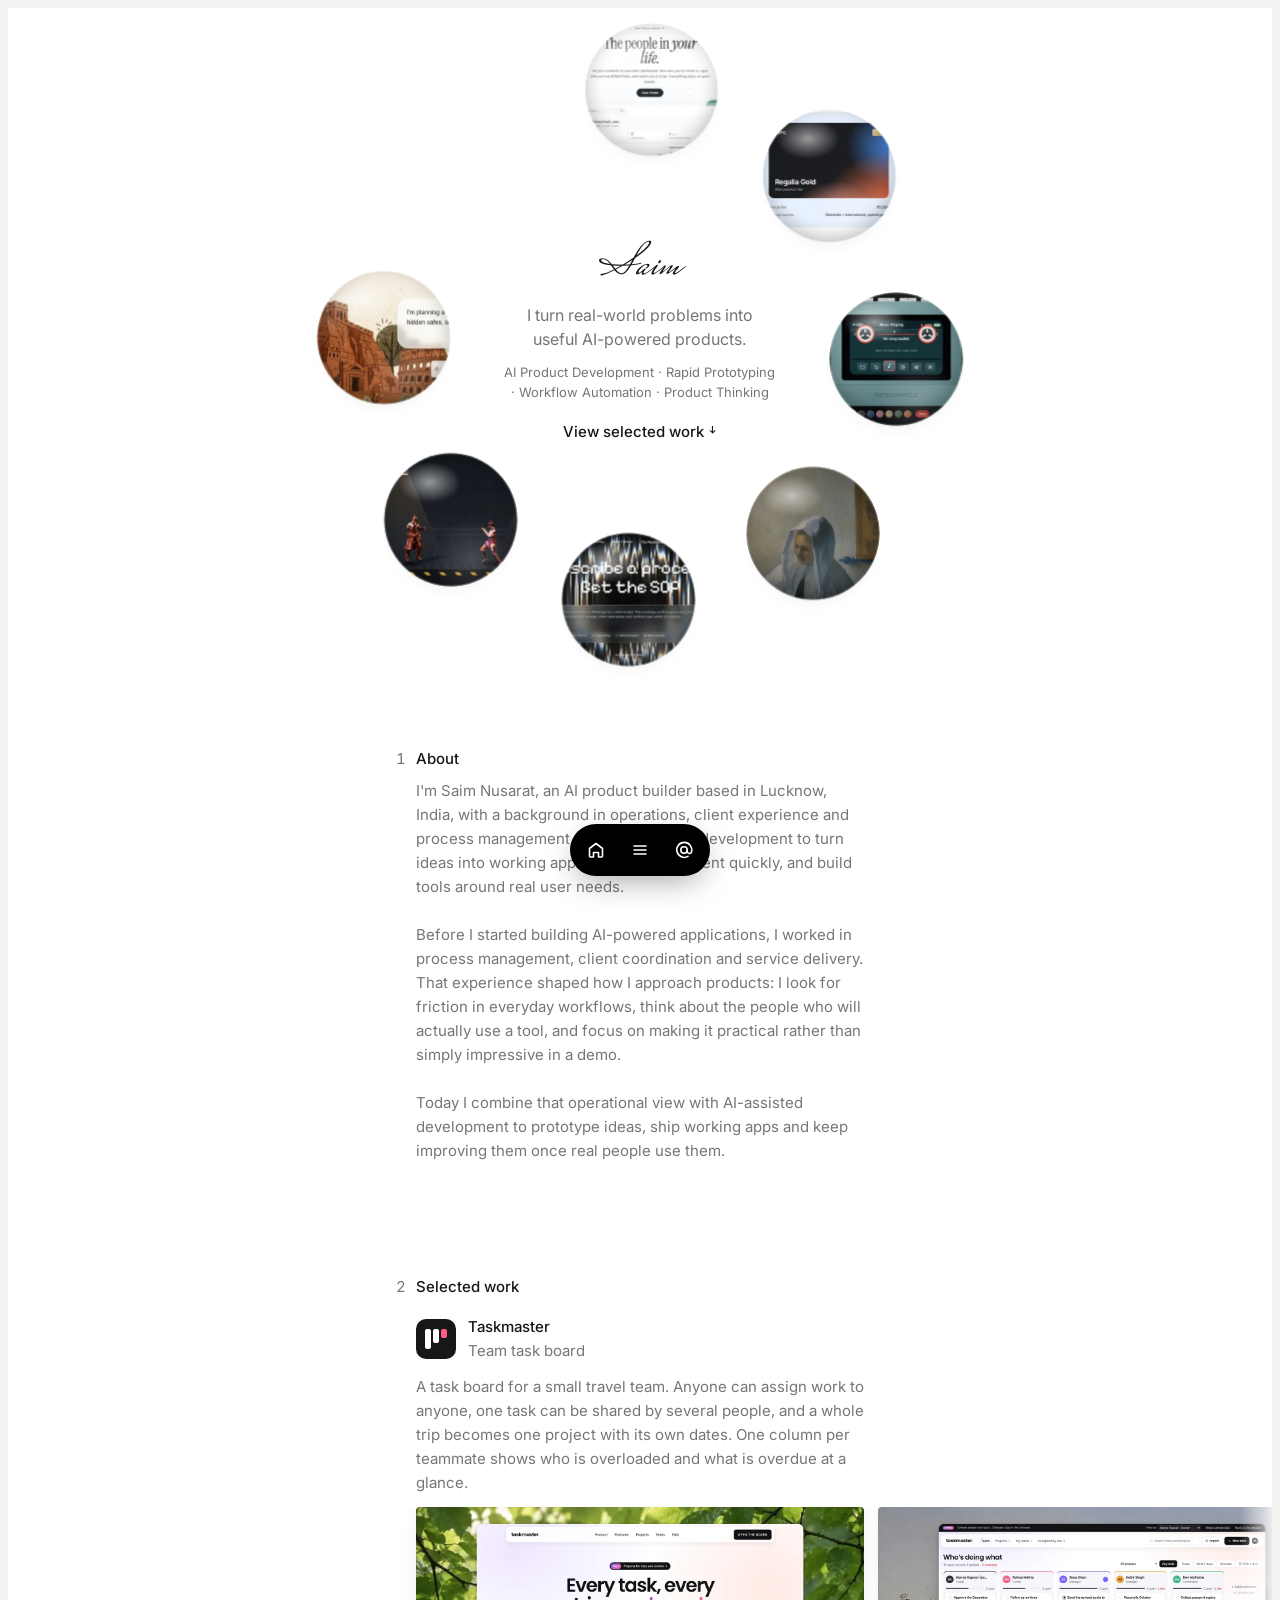
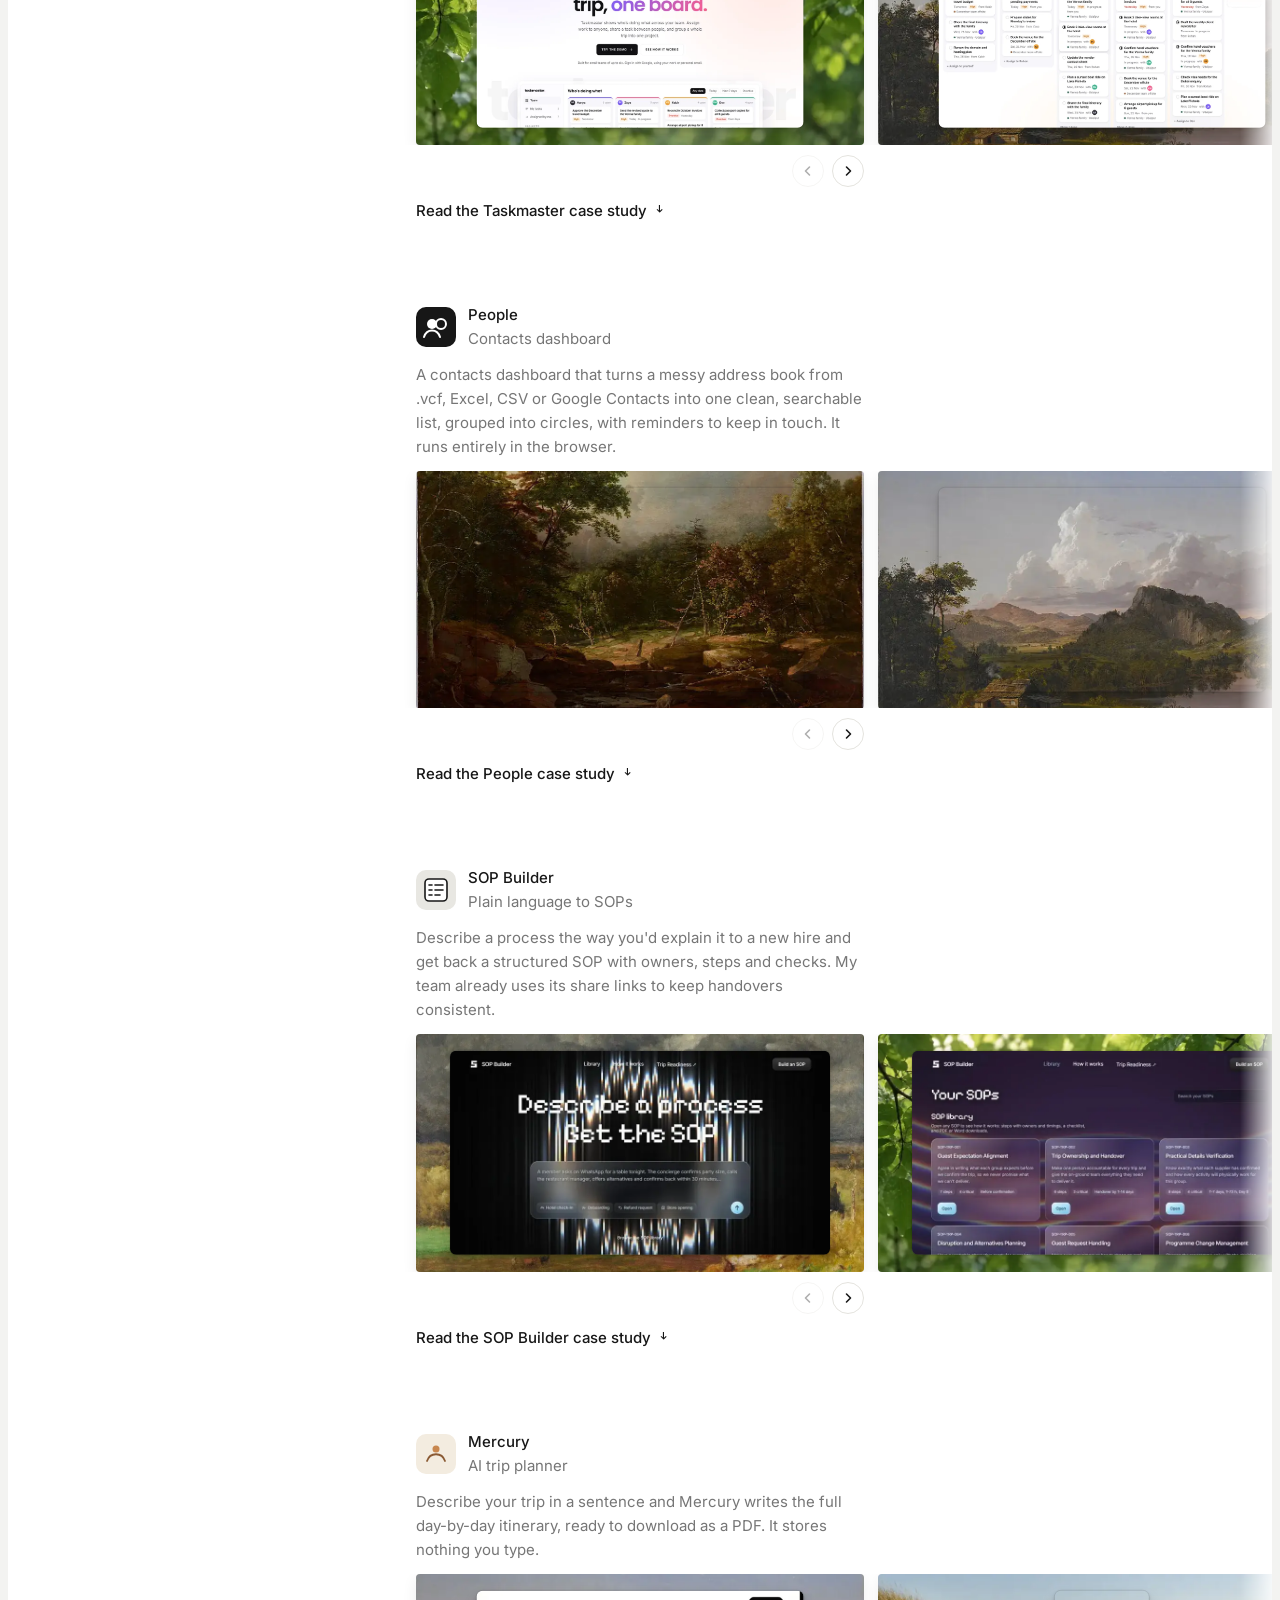
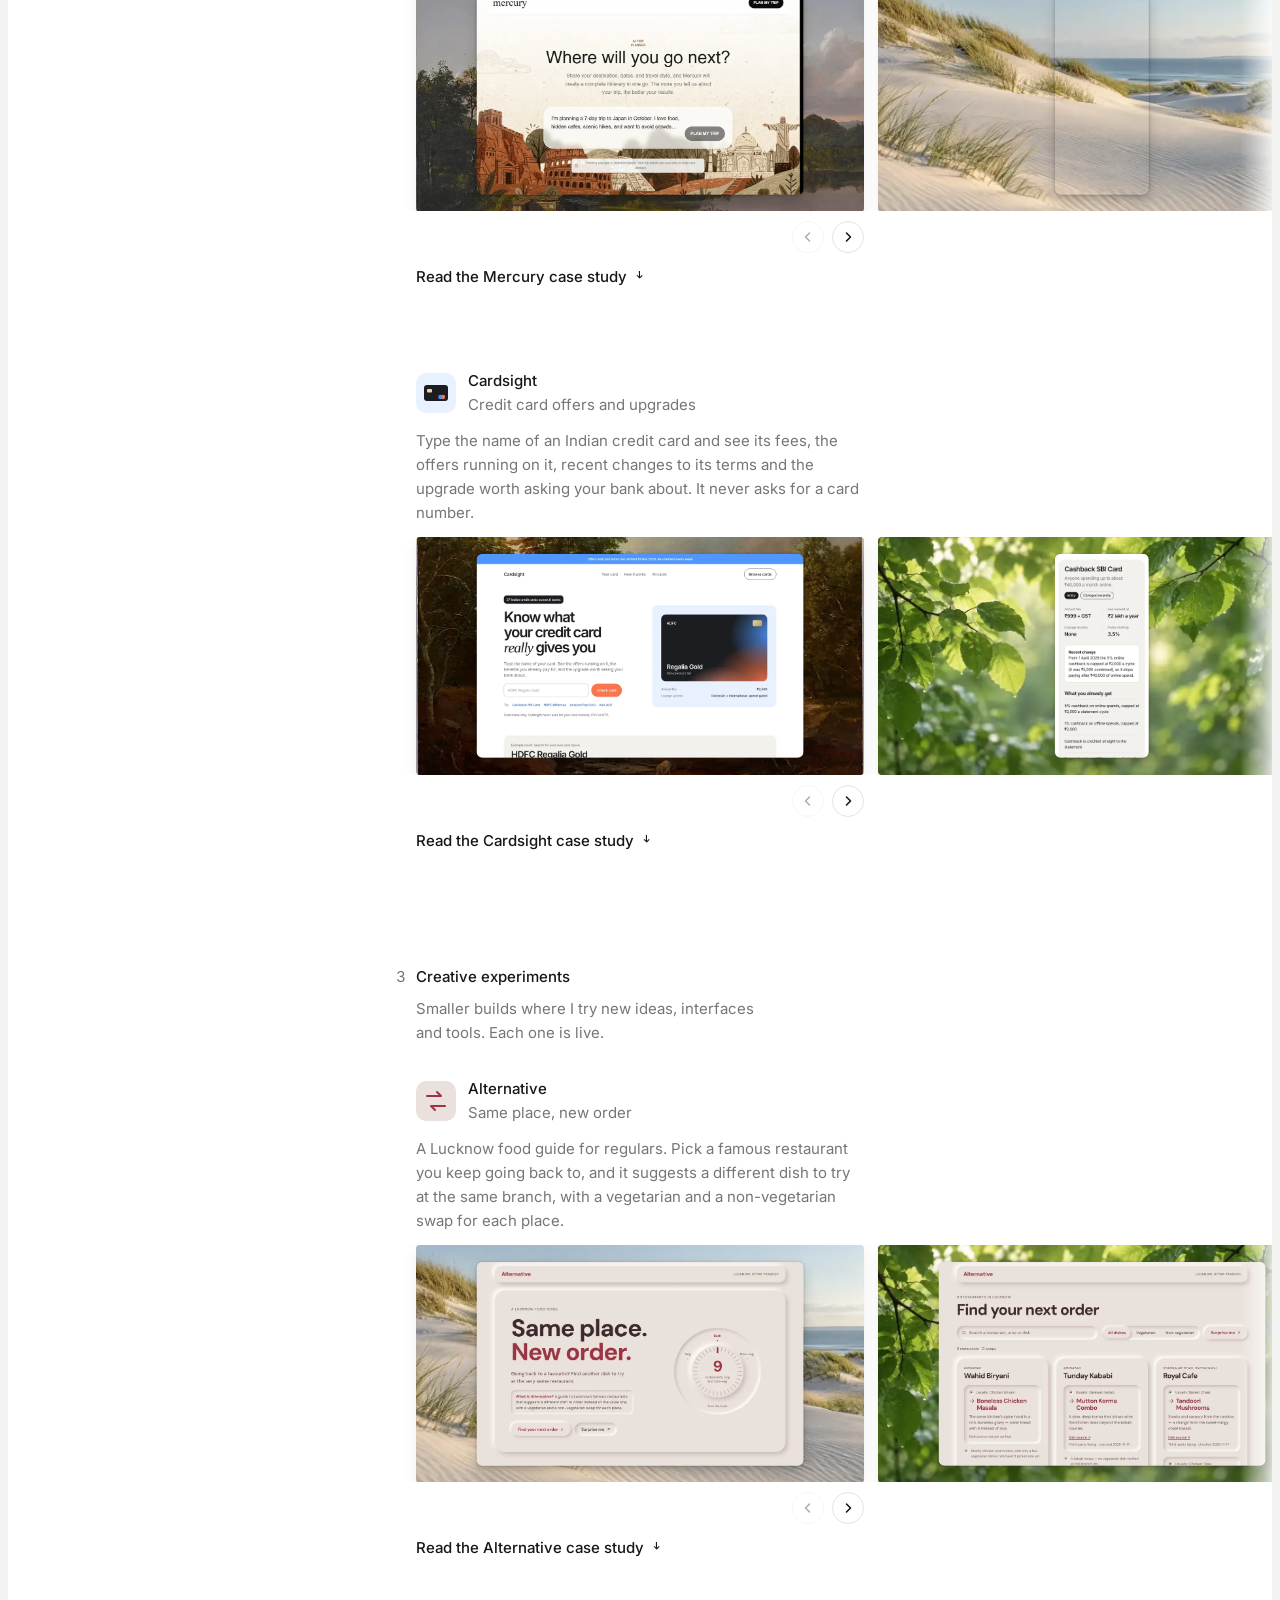
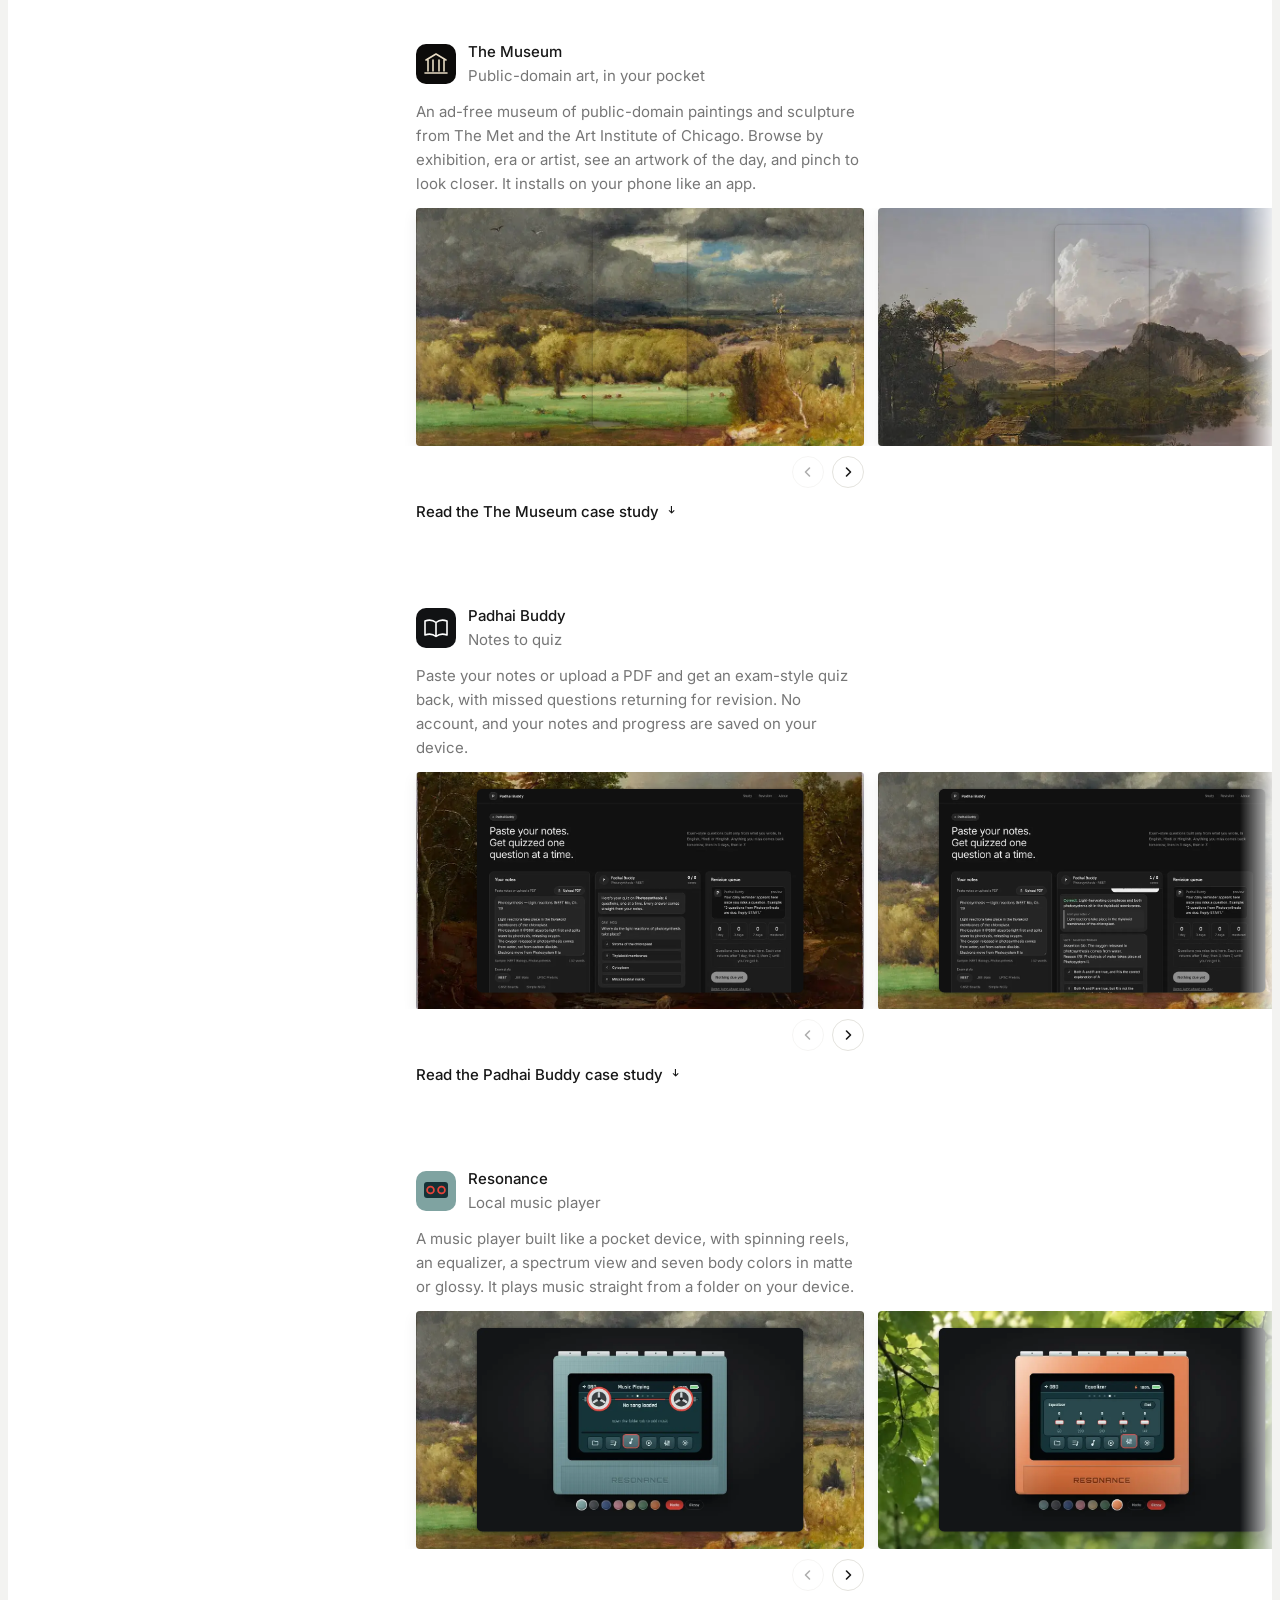
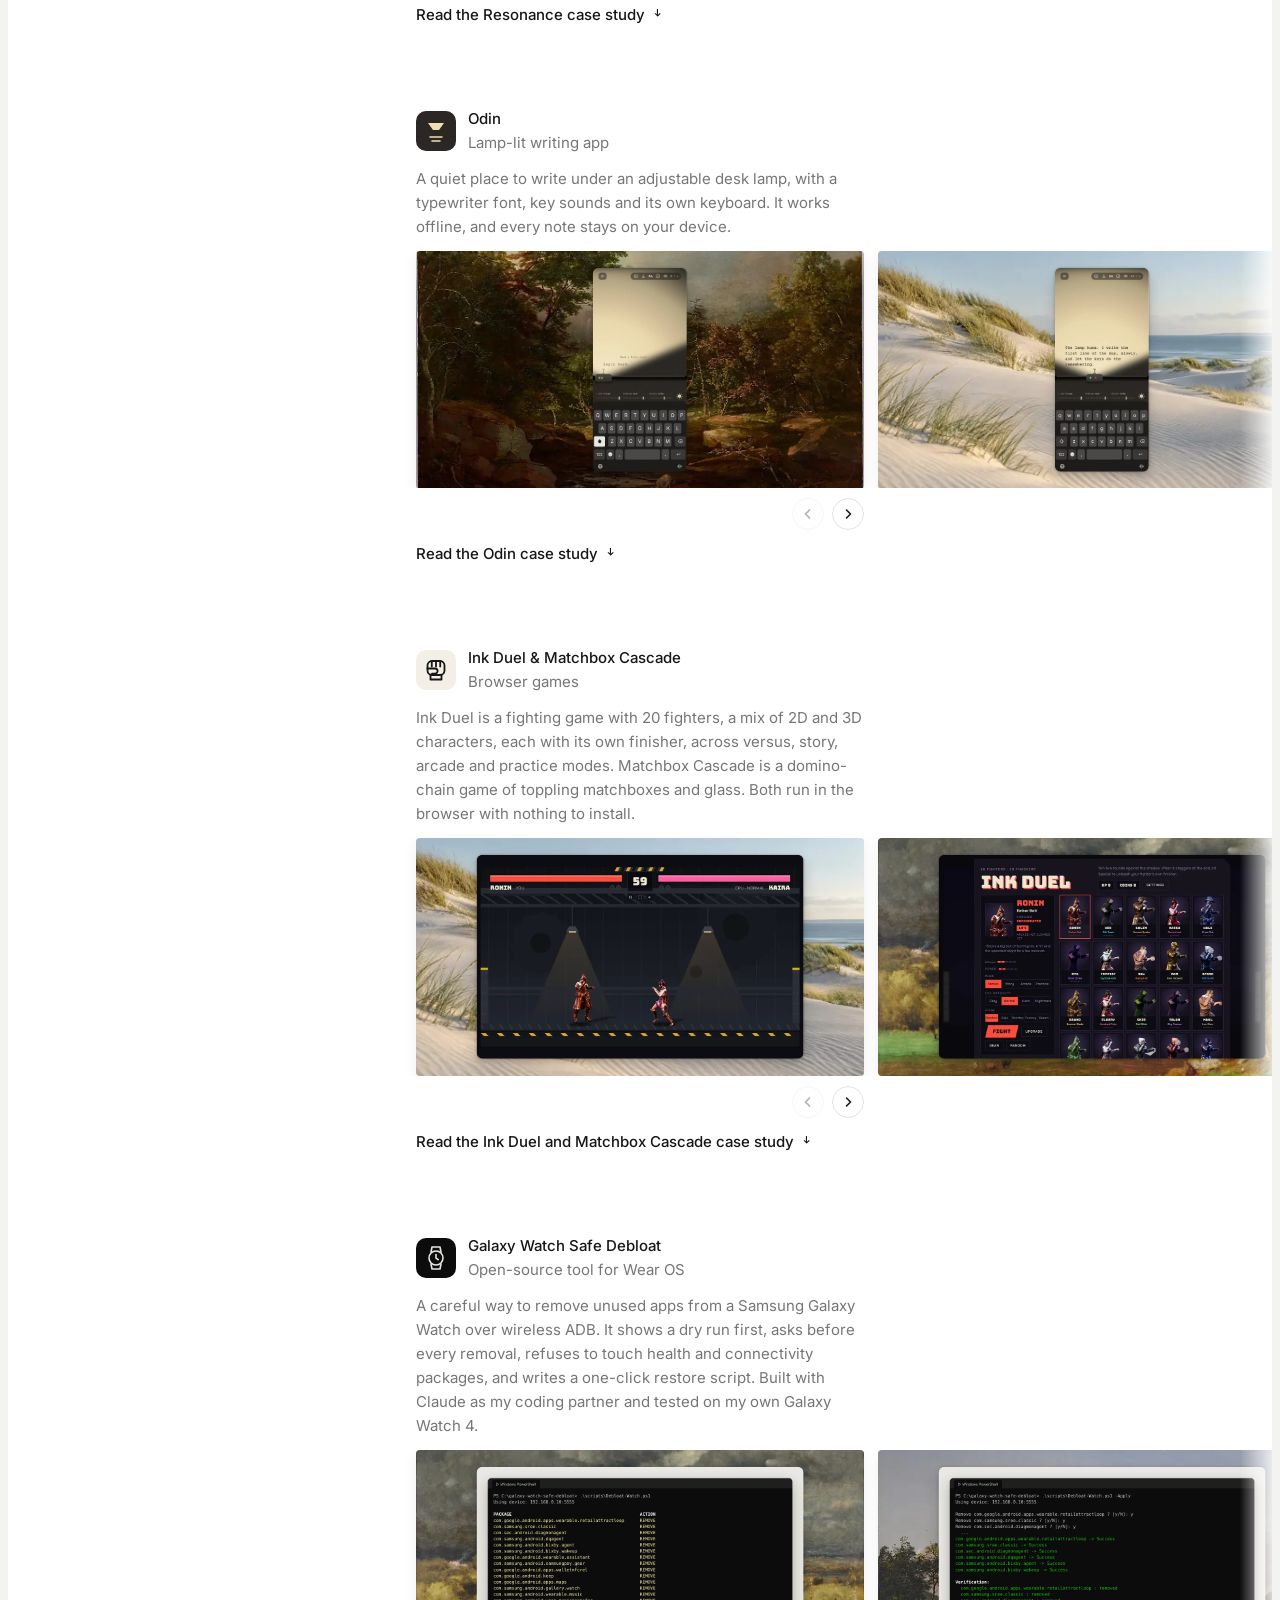
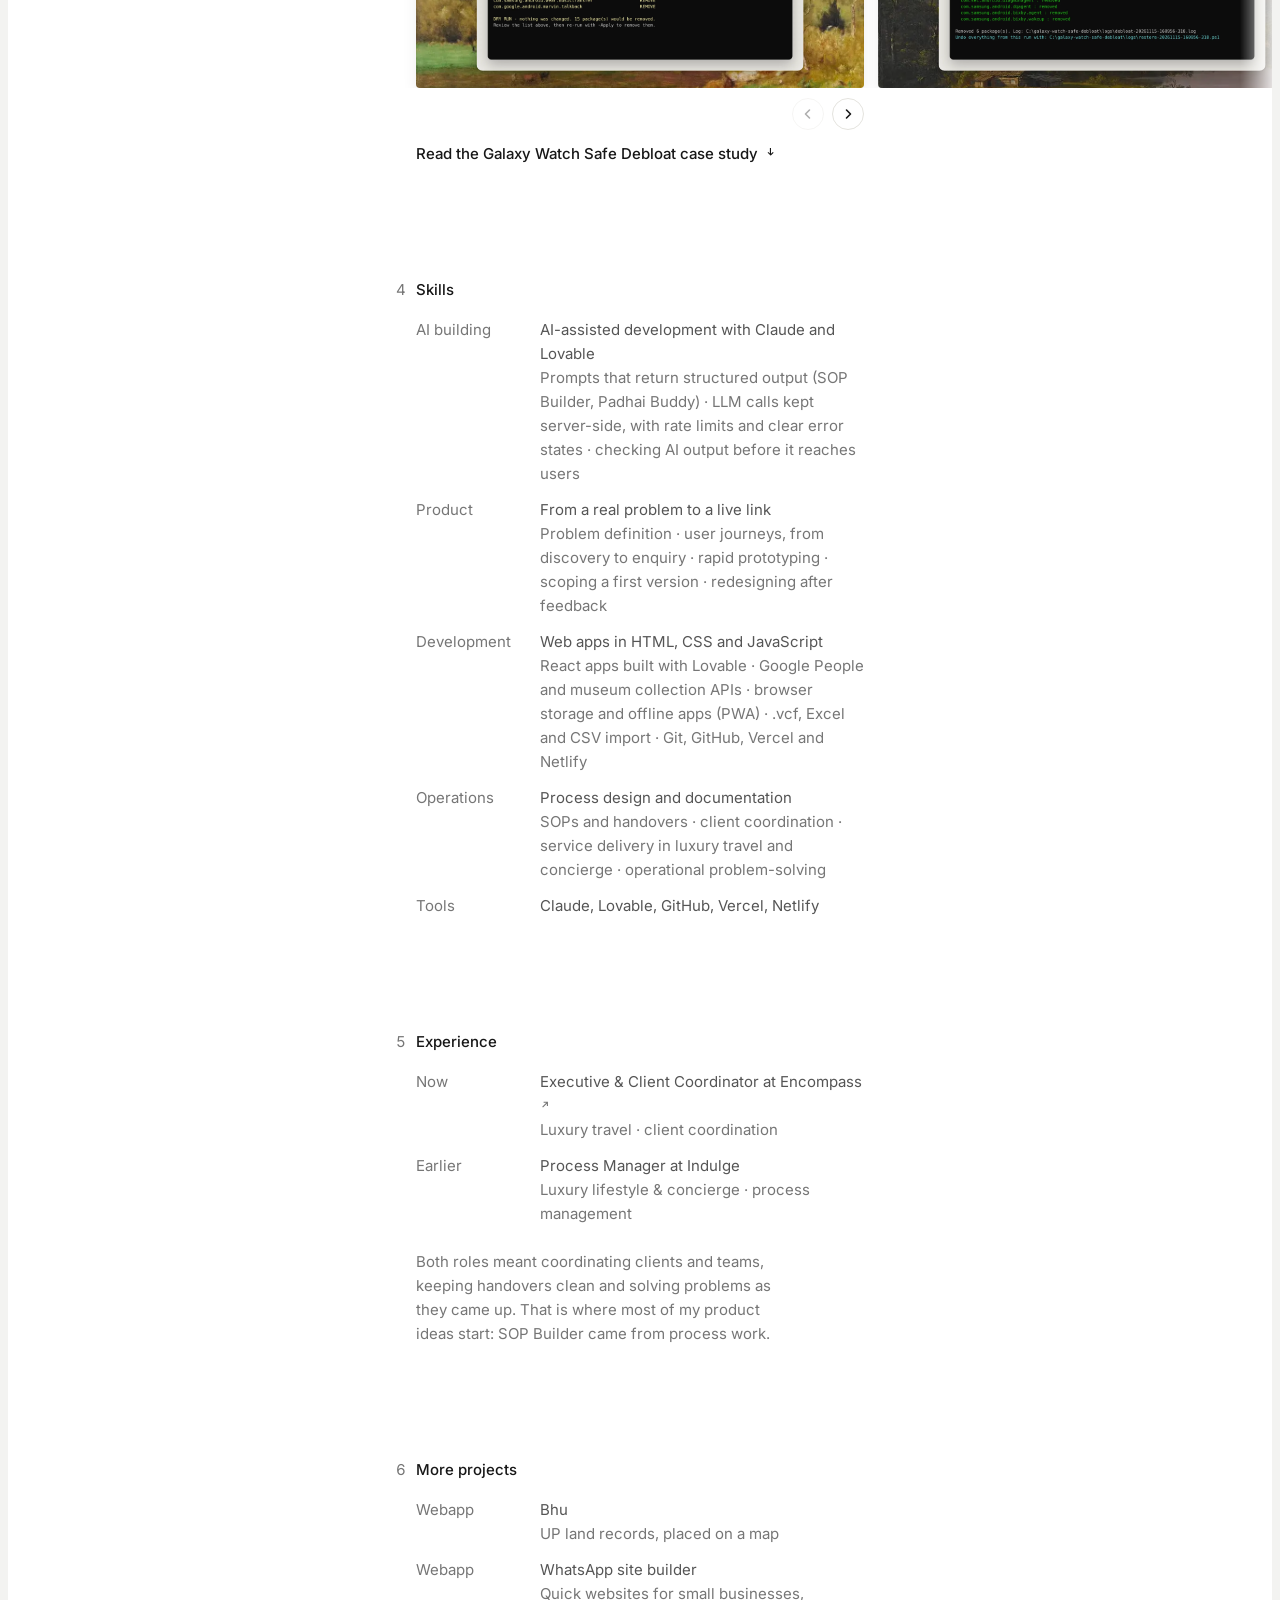
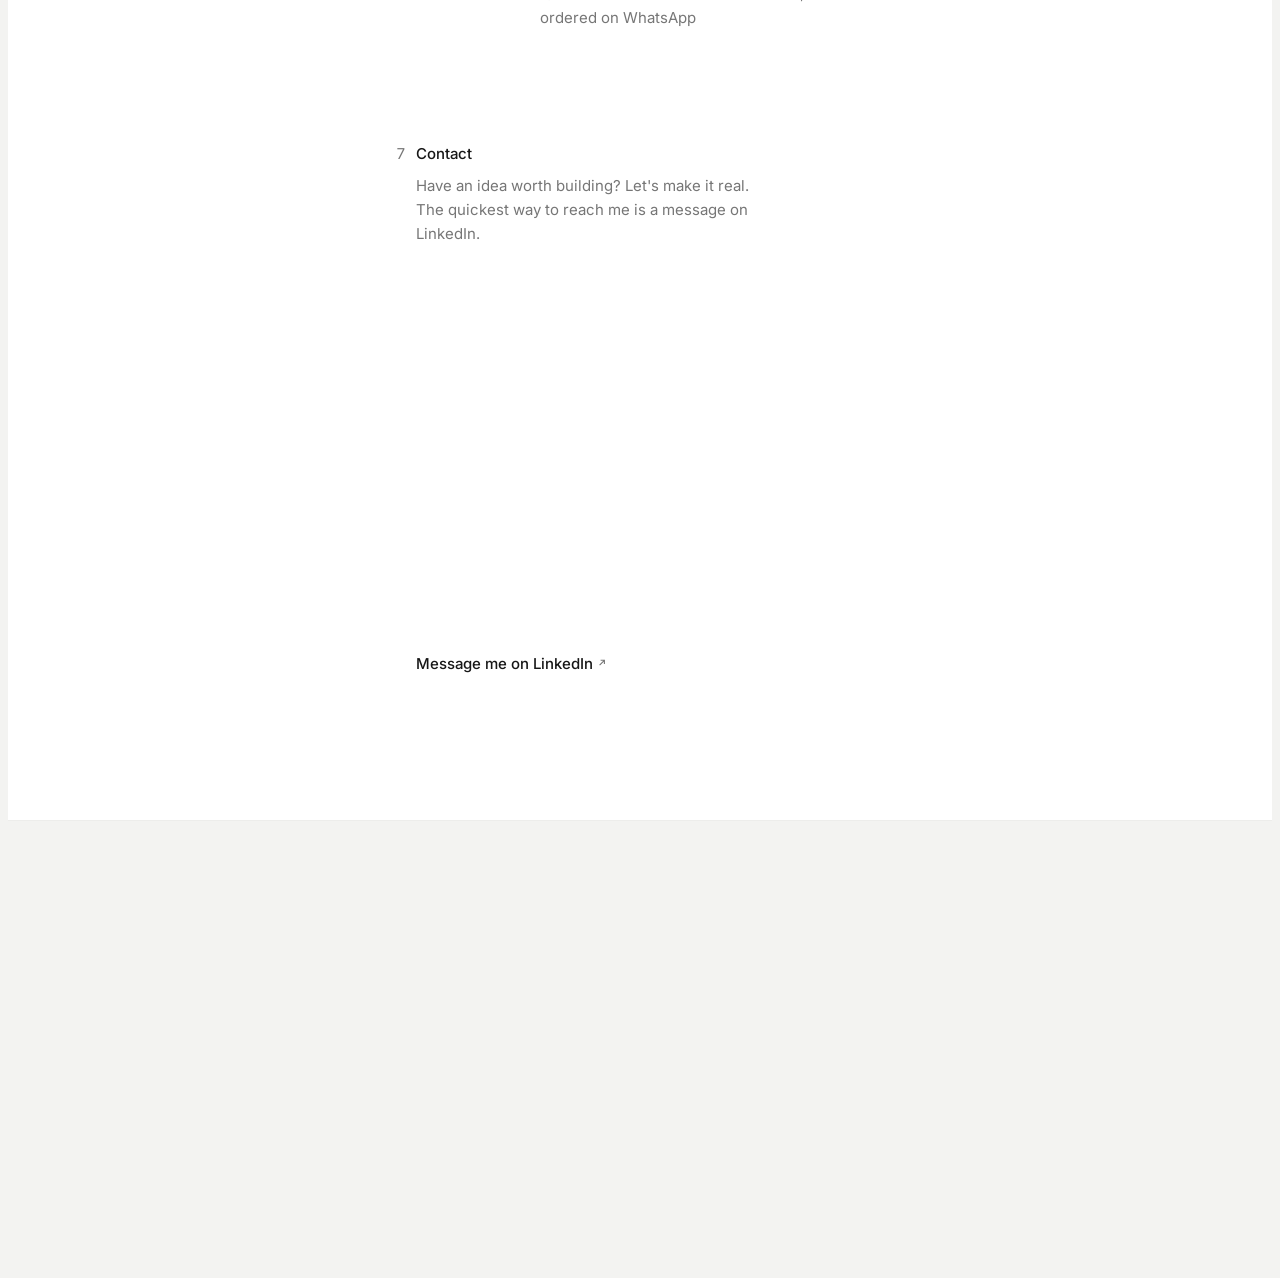
==== index.html @ d8b1626e "Add SOP Builder demo at /sop-builder and link it from the portfolio Co-Authored-By: Claude Opus 5.5 " ====
<!doctype html>
<html lang="en">
<head>
<meta charset="utf-8">
<meta name="viewport" content="width=device-width, initial-scale=1, viewport-fit=cover">
<title>Saim Nusarat — AI Product Builder</title>
<meta name="description" content="Saim Nusarat is an AI product builder with a background in operations, client experience and process management. Case studies of Taskmaster, People, SOP Builder and Mercury.">
<link rel="canonical" href="https://saim-nusarat.vercel.app/">
<link rel="icon" href="data:image/svg+xml,%3Csvg xmlns='http://www.w3.org/2000/svg' viewBox='0 0 64 64'%3E%3Crect width='64' height='64' rx='16' fill='%23171717'/%3E%3Ctext x='32' y='44' font-family='Georgia,serif' font-size='36' font-style='italic' text-anchor='middle' fill='%23fff'%3ES%3C/text%3E%3C/svg%3E">
<meta property="og:title" content="Saim Nusarat — AI Product Builder">
<meta property="og:description" content="I turn real-world problems into useful AI-powered products. Case studies, experiments and résumé.">
<meta property="og:image" content="https://saim-nusarat.vercel.app/og-image.jpg">
<meta property="og:image:width" content="1200">
<meta property="og:image:height" content="630">
<meta property="og:url" content="https://saim-nusarat.vercel.app">
<meta property="og:type" content="website">
<meta name="twitter:card" content="summary_large_image">
<meta name="twitter:title" content="Saim Nusarat — AI Product Builder">
<meta name="twitter:description" content="I turn real-world problems into useful AI-powered products. Case studies, experiments and résumé.">
<meta name="twitter:image" content="https://saim-nusarat.vercel.app/og-image.jpg">
<meta name="claude:viewport-fit-sides" content="cover">
<link rel="preconnect" href="https://fonts.googleapis.com">
<link rel="stylesheet" href="https://fonts.googleapis.com/css2?family=Inter:wght@400;500&family=Mrs+Saint+Delafield&display=swap">
<style>
/* Layout: 448px content column under a hero ring of glass orbs; project galleries bleed full width; content card lifts off a scene-grey footer */
:root{
  color-scheme:light;
  --background:#fff; --scene:#f3f3f1; --foreground:#555; --muted:#767676; --heading:#171717; --preview:#e8e7e2;
  --content:448px; --aspect-project:2874/1524;
  --font-sans:"Inter", Arial, Helvetica, sans-serif;
  --font-sig:"Mrs Saint Delafield", "Brush Script MT", cursive;
}
*{box-sizing:border-box}
html{scroll-behavior:smooth}
body{background:var(--scene);color:var(--foreground);font-family:var(--font-sans);font-size:15px;line-height:24px;-webkit-font-smoothing:antialiased}
a{color:inherit;text-decoration:none}
a:focus-visible,button:focus-visible{outline:2px solid var(--foreground);outline-offset:5px;border-radius:2px}
p,h1,h2,h3,dl,dd{margin:0}
[hidden]{display:none!important}
.sr-only{position:absolute;width:1px;height:1px;overflow:hidden;clip:rect(0 0 0 0)}
.skip{position:absolute;left:-999px}.skip:focus{left:16px;top:16px;z-index:60;background:#fff;padding:12px;border-radius:4px}

main{position:relative;isolation:isolate;min-height:100svh;background:var(--scene)}
.sheet{position:relative;z-index:1;overflow:clip;background:var(--background);box-shadow:0 1px 0 #00000006;transform-origin:bottom center;will-change:transform}

/* hero */
.hero{--hero-height:75svh;--ring:min(320px,37vw,calc(var(--hero-height)*.38));position:relative;height:var(--hero-height);min-height:460px;display:grid;place-items:center;overflow:visible}
.ring{position:absolute;inset:0;pointer-events:none}
.orb{--s:clamp(56px,calc(var(--ring)*.54),128px);position:absolute;left:50%;top:50%;width:var(--s);height:var(--s);margin:calc(var(--s)/-2) 0 0 calc(var(--s)/-2);border-radius:50%;
  pointer-events:auto;cursor:grab;touch-action:none;will-change:transform;
  box-shadow:rgba(255,255,255,.4) 0 0 5px inset,rgba(0,0,0,.06) 0 10px 18px -6px,rgba(0,0,0,.05) 0 2px 5px}
.orb i{position:absolute;inset:0;border-radius:50%;overflow:hidden;background-size:cover;background-position:center;transform:scale(1.04)}
.orb i::before{content:"";position:absolute;inset:0;border-radius:50%;
  background:radial-gradient(circle at 50% 50%,transparent 52%,rgba(0,0,0,.05) 74%,rgba(0,0,0,.24) 100%)}
.orb i::after{content:"";position:absolute;inset:0;border-radius:50%;
  background:radial-gradient(ellipse 34% 22% at 34% 22%,rgba(255,255,255,.55),rgba(255,255,255,0) 70%),
             radial-gradient(circle at 66% 80%,rgba(255,255,255,.18),rgba(255,255,255,0) 30%);
  box-shadow:inset 0 0 0 1px rgba(255,255,255,.25),inset 0 -6px 14px rgba(0,0,0,.18)}
.hero-copy{position:relative;z-index:1;width:min(340px,calc(var(--ring)*1.24));text-align:center;animation:fade .9s ease both .15s}
.sig{display:flex;justify-content:center;margin-bottom:16px;font-family:var(--font-sig);font-weight:400;font-size:46px;line-height:40px;color:var(--heading);letter-spacing:.01em}
.sig span{display:inline-block;padding:0 6px;animation:write 1.8s cubic-bezier(.6,.1,.3,1) both .35s}
@keyframes write{from{clip-path:inset(-20% 100% -20% 0)}to{clip-path:inset(-20% -5% -20% 0)}}
@keyframes fade{from{opacity:.001;transform:translateY(6px)}to{opacity:1;transform:none}}
.hero-copy p{color:var(--muted);font-size:clamp(14px,1.6vw,16px);line-height:1.55;text-wrap:balance}

/* content */
.content{position:relative;padding-top:64px;padding-bottom:144px}
.col{margin:0 auto;width:min(var(--content),calc(100% - 48px));display:flex;flex-direction:column;gap:112px}
.col>section{scroll-margin-top:32px}
h2{position:relative;color:var(--heading);font-size:15px;font-weight:500;line-height:24px;margin-bottom:16px}
h2.tight{margin-bottom:8px}
h2 .n{position:absolute;top:0;right:calc(100% + 4px);width:16px;color:var(--muted);font-weight:400;font-variant-numeric:tabular-nums}
.stack{display:grid;gap:24px;color:var(--muted)}
.works{display:grid;gap:80px;min-width:0}
article{display:flex;flex-direction:column;gap:12px;min-width:0;max-width:var(--content)}
article>p{color:var(--muted)}
.ph{display:flex;width:fit-content;align-items:center;gap:12px}
.ph svg.logo{width:40px;height:40px;flex:none}
.ph h3{font-size:15px;font-weight:500;line-height:24px;color:var(--heading)}
.ph p{color:var(--muted)}
.arr{display:inline-block;width:6px;height:16px;margin-left:2px;vertical-align:text-top;transition:transform .2s,opacity .2s}
.ph .arr{opacity:0}
.ph:hover .arr,.ph:focus-visible .arr{opacity:1;transform:translate(1px,-1px)}
a.ph:not([href]) {cursor:default}

/* gallery */
.gallery{width:100vw;max-width:none;margin-left:calc(224px - 50vw);overflow-x:auto;overscroll-behavior-x:contain;scroll-snap-type:x mandatory;scroll-padding-inline-start:calc(50vw - 224px);scrollbar-width:none;
  -webkit-mask-image:linear-gradient(to right,transparent 0,#000 var(--fs,0px),#000 calc(100% - var(--fe,40px)),transparent 100%);mask-image:linear-gradient(to right,transparent 0,#000 var(--fs,0px),#000 calc(100% - var(--fe,40px)),transparent 100%)}
.gallery::-webkit-scrollbar{display:none}
.track{display:flex;width:max-content;align-items:flex-start;gap:14px;padding-left:calc(50vw - 224px)}
.track>.end{width:calc(50vw - 84px);flex:none}
.card{position:relative;width:var(--content);aspect-ratio:var(--aspect-project);max-width:100%;flex:none;scroll-snap-align:start;scroll-snap-stop:always;container-type:inline-size}
.card>button{position:relative;display:block;width:100%;height:100%;overflow:hidden;border:0;padding:0;border-radius:4px;background:var(--preview) center/cover no-repeat;box-shadow:0 5px 15px #00000012;cursor:zoom-in;appearance:none;font:inherit;text-align:left}
.shot{position:absolute;inset:5%;filter:drop-shadow(0 8px 14px #18160f2e);display:flex}
.shot.n1{inset:12% 21%}.shot.n2{inset:11% 22%}.shot.n3{inset:6% 12%}

.gnav{display:flex;justify-content:flex-end;gap:8px;margin-top:-2px}
.gnav button{width:32px;height:32px;border-radius:50%;border:1px solid #e4e3de;background:#fff;color:var(--heading);display:grid;place-items:center;cursor:pointer;transition:background .15s,opacity .15s}
.gnav button:hover{background:#f3f3f1}.gnav button:disabled{opacity:.35;cursor:default}
.gnav svg{width:14px;height:14px}
.gallery.grab{cursor:grab}.gallery.dragging{cursor:grabbing;scroll-snap-type:none}.gallery.dragging .card>button{cursor:grabbing}
.bgimg{position:absolute;inset:0;width:100%;height:100%;object-fit:cover;user-select:none;-webkit-user-drag:none}
.shotimg{position:absolute;left:50%;top:50%;transform:translate(-50%,-50%);height:86%;width:auto;max-width:92%;object-fit:cover;border-radius:6px;box-shadow:0 0 0 1px rgba(0,0,0,.08),0 8px 14px #18160f2e,0 2px 4px #18160f1f;user-select:none;-webkit-user-drag:none}
/* mini app windows (sized in container units so they scale with the card) */
.w{flex:1;min-width:0;display:flex;flex-direction:column;background:#fbfbfa;border-radius:1.4cqw;border:1px solid rgba(0,0,0,.08);overflow:hidden;font-size:1.75cqw;line-height:1.4;color:#2a2a28;font-family:var(--font-sans)}
.w.dark{background:#111214;color:#e9eaee;border-color:rgba(255,255,255,.08)}
.tb{display:flex;align-items:center;gap:.45em;padding:.6em .8em;border-bottom:1px solid rgba(0,0,0,.06);flex:none}
.dark .tb{border-color:rgba(255,255,255,.07)}
.tb i{width:.62em;height:.62em;border-radius:50%;background:#d9d8d3}.dark .tb i{background:#34363c}
.tb span{margin:0 auto;color:#9a9a95;font-size:.82em;padding-right:2.2em;white-space:nowrap}
.bd{flex:1;min-height:0;display:flex;overflow:hidden}
.side{width:30%;flex:none;border-right:1px solid rgba(0,0,0,.06);padding:.8em .7em;background:#f4f4f1;display:flex;flex-direction:column;gap:.35em}
.side b{font-weight:500;font-size:.8em;color:#9a9a95;text-transform:uppercase;letter-spacing:.06em;margin:.3em 0 .1em}
.side span{padding:.25em .5em;border-radius:.4em;color:#55554f}.side span.on{background:#e7e6e1;color:#1d1d1b}
.mn{flex:1;min-width:0;padding:.9em 1em;display:flex;flex-direction:column;gap:.55em}
.h{font-weight:500;font-size:1.25em;color:#1b1b19;line-height:1.2}.dark .h{color:#f2f3f6}
.m{color:#8d8d87}.dark .m{color:#8b8f99}
.r{display:flex;align-items:center;gap:.55em}.sb{justify-content:space-between}
.li{display:flex;align-items:center;gap:.6em;padding:.38em 0;border-bottom:1px solid rgba(0,0,0,.05)}
.av{width:1.8em;height:1.8em;border-radius:50%;flex:none;display:grid;place-items:center;font-size:.72em;font-weight:500;color:#fff}
.chip{font-size:.78em;padding:.15em .6em;border-radius:99px;border:1px solid rgba(0,0,0,.09);color:#6b6b66;background:#fff;white-space:nowrap}
.chip.k{background:#1b1b19;color:#fff;border-color:transparent}
.dark .chip{background:#1b1d22;border-color:#2a2d34;color:#a9adb7}
.btn{display:inline-block;padding:.35em .9em;border-radius:99px;background:#1b1b19;color:#fff;font-size:.85em;font-weight:500;white-space:nowrap}
.inp{border:1px solid rgba(0,0,0,.1);border-radius:.6em;padding:.6em .7em;background:#fff;color:#8d8d87}
.grid3{display:grid;grid-template-columns:repeat(3,1fr);gap:.6em}
.ph-img{border-radius:.5em;background-size:cover;background-position:center}
.term{font-family:ui-monospace,SFMono-Regular,Menlo,monospace;font-size:.9em}

/* experience / ventures */
dl.tl{display:grid;gap:12px}
dl.tl>div{display:grid;grid-template-columns:89px minmax(0,1fr);gap:35px}
dl.tl dt{white-space:nowrap;color:var(--muted)}
dl.tl dd{color:var(--foreground)}
dl.tl dd span{display:block;color:var(--muted)}
dl.tl a:hover{color:var(--heading)}

/* folders: geometry taken from the reference */
.lead{max-width:360px;margin-bottom:32px;color:var(--muted)}
.folders{display:grid;grid-template-columns:repeat(2,1fr);column-gap:24px;row-gap:30px}
.folder-link{display:block;min-width:0;border-radius:10px}
.folder-shell{--folder-color:#aaa9a3;--folder-edge:#94938e;aspect-ratio:1.34/1;perspective:520px;width:100%;max-width:100%;transform-style:preserve-3d;filter:drop-shadow(rgba(0,0,0,.08) 0 10px 9px) drop-shadow(rgba(0,0,0,.047) 0 2px 2px);display:block;position:relative}
.folder-back{position:absolute;inset:5% 7% 4%;overflow:visible;width:86%;height:91%}
.folder-back path{fill:var(--folder-color);stroke:var(--folder-edge);stroke-width:1px;vector-effect:non-scaling-stroke}
.folder-paper{transform-origin:center bottom;background:#f7f7f3;border:1px solid #ddddd7;border-radius:8px 8px 6px 6px;height:66%;padding:17% 10% 10%;transition:transform .36s cubic-bezier(.2,.75,.2,1);position:absolute;bottom:14%;left:14%;right:14%;overflow:hidden;box-shadow:rgba(0,0,0,.05) 0 1px 2px}
.fp1{transform:translateY(6%) rotate(-2deg)}.fp2{transform:translateY(11%) rotate(1.25deg)}.fp3{transform:translateY(17%) rotate(-.75deg)}
.paper-line{background:#dedfd8;border-radius:99px;width:100%;height:4px;margin-bottom:7px;display:block}
.pl-s{width:48%}.pl-m{width:72%}
.paper-dot{aspect-ratio:1/1;background:#e2e2dc;border-radius:50%;width:15%;position:absolute;top:13%;right:10%}
.folder-front{z-index:2;border:1px solid var(--folder-edge);background:linear-gradient(115deg,#ffffff12 0 25%,transparent 45%),linear-gradient(160deg,color-mix(in oklab,var(--folder-color) 82%,#fff),var(--folder-color) 55%,color-mix(in oklab,var(--folder-color) 86%,#000));transform-origin:center bottom;height:65%;transform-style:preserve-3d;border-radius:8px 8px 15px 15px;justify-content:space-between;align-items:flex-end;padding:0 7% 6%;transition:transform .36s cubic-bezier(.2,.75,.2,1);display:flex;position:absolute;bottom:3%;left:7%;right:7%;overflow:hidden;transform:rotateX(-20deg);box-shadow:rgba(255,255,255,.35) 0 1px inset,color-mix(in oklab,var(--folder-edge) 30%,transparent) 0 -18px 28px inset}
.folder-front::after{content:"";mix-blend-mode:soft-light;opacity:.34;pointer-events:none;background-image:url("data:image/svg+xml,%3Csvg viewBox='0 0 160 160' xmlns='http://www.w3.org/2000/svg'%3E%3Cfilter id='n'%3E%3CfeTurbulence type='fractalNoise' baseFrequency='.85' numOctaves='2' stitchTiles='stitch'/%3E%3C/filter%3E%3Crect width='100%25' height='100%25' filter='url(%23n)' opacity='.16'/%3E%3C/svg%3E");position:absolute;inset:0}
.folder-front span{position:relative;z-index:1;overflow:hidden;text-overflow:ellipsis;white-space:nowrap;font-size:15px;font-weight:500;line-height:20px;letter-spacing:-.01em;color:var(--heading);text-shadow:0 1px #ffffff30}
.folder-link:hover .fp1,.folder-link:focus-visible .fp1{transform:translateY(-3%) rotate(-4deg)}
.folder-link:hover .fp2,.folder-link:focus-visible .fp2{transform:translateY(1%) rotate(2.5deg)}
.folder-link:hover .fp3,.folder-link:focus-visible .fp3{transform:translateY(6%) rotate(-1.25deg)}
.folder-link:hover .folder-front,.folder-link:focus-visible .folder-front{transform:rotateX(-30deg)}

/* dock */
.dock-wrap{position:sticky;bottom:0;z-index:20;height:0}
.dock{position:absolute;bottom:max(24px,calc(env(safe-area-inset-bottom,0px) + 12px));left:50%;transform:translateX(-50%);color:#fff;font-size:14px;line-height:20px;animation:arrive .4s ease both}
@keyframes arrive{from{opacity:0;transform:translate(-50%,16px)}to{opacity:1;transform:translate(-50%,0)}}
.pill{position:relative;width:140px;height:52px;border-radius:28px;background:#000;box-shadow:0 0 0 1px #ffffff14,0 10px 32px -8px #00000066;overflow:hidden;transition:width .42s cubic-bezier(.3,1.25,.4,1),height .42s cubic-bezier(.3,1.25,.4,1),border-radius .42s,box-shadow .3s}
.pill[data-open]{box-shadow:0 0 0 1px #ffffff1f,0 18px 48px -12px #00000080}
.row3{position:absolute;bottom:0;left:50%;margin-left:-70px;display:flex;width:140px;height:52px;padding:4px;transition:opacity .2s,filter .2s}
.pill[data-open] .row3{opacity:0;filter:blur(4px);pointer-events:none}
.db{display:flex;align-items:center;justify-content:center;width:44px;height:44px;flex:none;border:0;border-radius:50%;background:transparent;color:inherit;cursor:pointer;padding:12px;-webkit-tap-highlight-color:transparent;transition:background .14s}
.db:hover{background:rgba(255,255,255,.1)}.db svg{width:20px;height:20px}
.panel{position:absolute;bottom:0;left:50%;margin-left:-134px;width:268px;padding:8px;display:flex;flex-direction:column;opacity:0;pointer-events:none;transition:opacity .2s}
.panel.on{opacity:1;pointer-events:auto;transition-delay:.12s}
.pi{display:flex;align-items:center;gap:12px;height:44px;width:100%;padding:0 14px;border:0;border-radius:20px;background:transparent;color:inherit;font:inherit;font-weight:500;text-align:left;cursor:pointer;white-space:nowrap}
.pi:hover{background:rgba(255,255,255,.1)}
.pi .k{width:20px;text-align:center;color:#a1a1aa;font-variant-numeric:tabular-nums}
.pi svg{width:20px;height:20px;color:#a1a1aa}

/* footer reveal */
footer{height:50svh}
.foot-scene{position:fixed;left:0;right:0;bottom:-25svh;height:100svh;z-index:0;background:var(--scene);pointer-events:none}
.foot-scene .hero{--hero-height:100svh;position:absolute;inset:0;height:100%;min-height:0}
.foot-scene .orb{pointer-events:none}

/* lightbox */
.lb{position:fixed;inset:0;z-index:50;display:grid;place-items:center;background:rgba(243,243,241,.86);backdrop-filter:blur(8px);-webkit-backdrop-filter:blur(8px);padding:24px max(16px,env(safe-area-inset-left,0px));cursor:zoom-out;opacity:0;transition:opacity .25s}
.lb.on{opacity:1}
.lb .card{width:min(1100px,92vw);transition:transform .35s cubic-bezier(.2,.8,.2,1);transform:scale(.96)}
.lb.on .card{transform:none}
.lb .card>button{cursor:zoom-out;box-shadow:0 30px 80px -20px rgba(0,0,0,.35)}

/* hero links + case studies: same type, colours and arrow as the project links above */
.hero-copy p+p{margin-top:10px;font-size:13px}
.hero-links{display:flex;justify-content:center;gap:20px;margin-top:18px}
.hero-links a{color:var(--heading);font-weight:500}
.hero-links a:hover .arr,.hero-links a:focus-visible .arr{transform:translate(1px,-1px)}
details.cs{color:var(--muted)}
details.cs>summary{width:fit-content;cursor:pointer;list-style:none;color:var(--heading);font-weight:500}
details.cs>summary::-webkit-details-marker{display:none}
details.cs>summary .arr{margin-left:6px;transform:rotate(135deg)}
details.cs[open]>summary .arr{transform:rotate(-45deg)}
details.cs>dl{margin-top:16px}
details.cs dd a{color:var(--heading);text-decoration:underline;text-decoration-color:#d4d4d0;text-underline-offset:3px}
.links-row{display:flex;flex-wrap:wrap;gap:6px 20px}

@media (max-width:640px){
  .hero-copy p+p,.hero-links{display:none}
  .hero{--hero-height:62svh}
  .col{width:min(var(--content),calc(100% - 32px));gap:80px}
  .content{padding-top:48px}
  h2 .n{position:static;display:inline-block;margin-right:8px;width:auto}
  .works{gap:64px}
  .gallery{margin-left:-16px;scroll-padding-inline-start:16px}
  .track{padding-left:16px}.track>.end{width:calc(31vw - 16px)}
  .card{width:calc(100vw - 32px)}
  dl.tl>div{grid-template-columns:85px minmax(0,1fr);gap:18px}
  .folders{column-gap:14px;row-gap:24px}
  .folder-front span{font-size:13px}
}
@media (prefers-reduced-motion:reduce){*{animation:none!important;transition:none!important}html{scroll-behavior:auto}}
</style>
</head>
<body>
<a href="#about" class="skip">Skip to content</a>
<main>
<div class="sheet" id="sheet">
  <header class="hero" id="top">
    <div class="ring" data-ring></div>
    <div class="hero-copy">
      <h1 class="sig" aria-label="Saim"><span aria-hidden="true">Saim</span></h1>
      <p>I turn real-world problems into useful AI-powered products.</p>
      <p>AI Product Development · Rapid Prototyping · Workflow Automation · Product Thinking</p>
      <nav class="hero-links" aria-label="Primary">
        <a href="#work">View selected work <svg class="arr" viewBox="0 0 6 16" fill="none" stroke="currentColor" stroke-width="1.1" aria-hidden="true" style="transform:rotate(135deg)"><path d="M.6 11.2 5.4 6.4M1.6 6.2h3.8V10"/></svg></a>
        <a data-resume hidden target="_blank" rel="noreferrer">Download résumé <svg class="arr" viewBox="0 0 6 16" fill="none" stroke="currentColor" stroke-width="1.1" aria-hidden="true"><path d="M.6 11.2 5.4 6.4M1.6 6.2h3.8V10"/></svg></a>
      </nav>
    </div>
  </header>

  <div class="content">
    <div class="col">
      <section id="about" aria-labelledby="about-h">
        <h2 id="about-h" class="tight"><span class="n" aria-hidden="true">1</span>About</h2>
        <div class="stack">
          <p>I'm Saim Nusarat, an AI product builder based in Lucknow, India, with a background in operations, client experience and process management. I use AI-assisted development to turn ideas into working applications, experiment quickly, and build tools around real user needs.</p>
          <p>Before I started building AI-powered applications, I worked in process management, client coordination and service delivery. That experience shaped how I approach products: I look for friction in everyday workflows, think about the people who will actually use a tool, and focus on making it practical rather than simply impressive in a demo.</p>
          <p>Today I combine that operational view with AI-assisted development to prototype ideas, ship working apps and keep improving them once real people use them.</p>
        </div>
      </section>

      <section id="work" aria-labelledby="work-h">
        <h2 id="work-h"><span class="n" aria-hidden="true">2</span>Selected work</h2>
        <div class="works">

          <article>
            <a class="ph" href="https://taskmaster-saim.vercel.app" target="_blank" rel="noreferrer">
              <svg class="logo" viewBox="0 0 40 40" aria-hidden="true"><rect width="40" height="40" rx="10" fill="#171717"/><rect x="9" y="10" width="6" height="20" rx="2" fill="#fff"/><rect x="17" y="10" width="6" height="14" rx="2" fill="#fff"/><rect x="25" y="10" width="6" height="9" rx="2" fill="#ff5c8a"/></svg>
              <div><h3>Taskmaster <svg class="arr" viewBox="0 0 6 16" fill="none" stroke="currentColor" stroke-width="1.1" aria-hidden="true"><path d="M.6 11.2 5.4 6.4M1.6 6.2h3.8V10"/></svg></h3><p>Team task board</p></div>
            </a>
            <p>A task board for a small travel team. Anyone can assign work to anyone, one task can be shared by several people, and a whole trip becomes one project with its own dates. One column per teammate shows who is overloaded and what is overdue at a glance.</p>
            <section class="gallery" aria-label="Taskmaster screenshots"><div class="track"><div class="card"><button type="button" aria-label="Open Taskmaster website"><img class="bgimg" src="img/l_leaves.webp" alt="" loading="lazy" decoding="async"><img class="shotimg" src="img/shot12.webp" alt="Taskmaster website hero" style="aspect-ratio:1.6" draggable="false" loading="lazy" decoding="async"></button></div><div class="card"><button type="button" aria-label="Open Taskmaster team board"><img class="bgimg" src="img/l_lake.webp" alt="" loading="lazy" decoding="async"><img class="shotimg" src="img/shot13.webp" alt="Taskmaster board with one column per teammate" style="aspect-ratio:1.6" draggable="false" loading="lazy" decoding="async"></button></div><div class="card"><button type="button" aria-label="Open Taskmaster trip project"><img class="bgimg" src="img/l_dunes.webp" alt="" loading="lazy" decoding="async"><img class="shotimg" src="img/shot14.webp" alt="A six-guest trip as a Taskmaster project" style="aspect-ratio:1.6" draggable="false" loading="lazy" decoding="async"></button></div><span class="end" aria-hidden="true"></span>
            </div></section>
            <div class="gnav"><button type="button" data-dir="-1" aria-label="Previous screenshot"><svg viewBox="0 0 14 14" fill="none" stroke="currentColor" stroke-width="1.6" stroke-linecap="round" stroke-linejoin="round"><path d="M8.5 3 4.5 7l4 4"/></svg></button><button type="button" data-dir="1" aria-label="Next screenshot"><svg viewBox="0 0 14 14" fill="none" stroke="currentColor" stroke-width="1.6" stroke-linecap="round" stroke-linejoin="round"><path d="M5.5 3l4 4-4 4"/></svg></button></div>
            <details class="cs"><summary>Read the Taskmaster case study <svg class="arr" viewBox="0 0 6 16" fill="none" stroke="currentColor" stroke-width="1.1" aria-hidden="true"><path d="M.6 11.2 5.4 6.4M1.6 6.2h3.8V10"/></svg></summary><dl class="tl"><div><dt>Problem</dt><dd>My team of six plans luxury trips. Our task tool was built for much bigger companies, so most of us avoided it and tasks ended up scattered across WhatsApp threads, where things were missed.</dd></div><div><dt>Users</dt><dd>Owners, a coordinator and managers on a small travel team, mostly working on laptops and sometimes on the move.</dd></div><div><dt>My role</dt><dd>Spotted the problem in my own work, designed the product and its website, and built the clickable demo with AI-assisted development.</dd></div><div><dt>Solution</dt><dd>One board with a column per person. Tasks can go to one person or several and share one status. Trips become projects with travel dates, viewable by person or by date. Filters for today, the next 7 days and overdue, plus a calendar that shows busy days. Old tasks import from the previous tool's Excel export, matched to the same people.</dd></div><div><dt>Built with</dt><dd>A single-page HTML, CSS and JavaScript app with a separate marketing site, hosted on Vercel. The planned full version adds Google sign-in and a Supabase database with row-level security.</dd></div><div><dt>Decisions</dt><dd>Three roles: owners and the coordinator see everything, while managers see their own work and the projects they are part of. Managers can only edit or delete tasks they created. The coordinator role belongs to the job, not the person, so it can be handed over.</dd></div><div><dt>Challenges</dt><dd>Making the board readable with many shared tasks, and keeping permissions strict. I checked every person against every task and project, 630 checks in all, including attempts to change a task around a disabled button.</dd></div><div><dt>Limits</dt><dd>The public demo uses sample data saved in one browser. Real accounts, syncing and reminders come with the full build.</dd></div><div><dt>Evidence</dt><dd>Live demo with sample data. I'll add results here once the team is using it.</dd></div><div><dt>Next</dt><dd>Real sign-in and shared data, email reminders, and a phone layout that works like an app.</dd></div><div><dt>Links</dt><dd><a href="https://taskmaster-saim.vercel.app" target="_blank" rel="noreferrer">Live demo</a></dd></div></dl></details>
          </article>

          <article>
            <a class="ph" href="https://trypeople.vercel.app" target="_blank" rel="noreferrer">
              <svg class="logo" viewBox="0 0 40 40" aria-hidden="true"><rect width="40" height="40" rx="10" fill="#171717"/><circle cx="16" cy="17" r="5" fill="#fff"/><circle cx="25" cy="17" r="5" fill="none" stroke="#fff" stroke-width="2"/><path d="M8 30c1.5-4.5 4.5-6.5 8-6.5s6.5 2 8 6.5" fill="none" stroke="#fff" stroke-width="2" stroke-linecap="round"/></svg>
              <div><h3>People <svg class="arr" viewBox="0 0 6 16" fill="none" stroke="currentColor" stroke-width="1.1" aria-hidden="true"><path d="M.6 11.2 5.4 6.4M1.6 6.2h3.8V10"/></svg></h3><p>Contacts dashboard</p></div>
            </a>
            <p>A contacts dashboard that turns a messy address book from .vcf, Excel, CSV or Google Contacts into one clean, searchable list, grouped into circles, with reminders to keep in touch. It runs entirely in the browser.</p>
            <section class="gallery" aria-label="People screenshots"><div class="track"><div class="card"><button type="button" aria-label="Open People landing page"><img class="bgimg" src="img/l_stream.webp" alt="" loading="lazy" decoding="async"><img class="shotimg" src="img/shot1.webp" alt="People landing page" style="aspect-ratio:1.599" draggable="false" loading="lazy" decoding="async"></button></div><div class="card"><button type="button" aria-label="Open People dashboard"><img class="bgimg" src="img/l_lake.webp" alt="" loading="lazy" decoding="async"><img class="shotimg" src="img/shot2.webp" alt="People dashboard" style="aspect-ratio:1.599" draggable="false" loading="lazy" decoding="async"></button></div><span class="end" aria-hidden="true"></span>
            </div></section>
            <div class="gnav"><button type="button" data-dir="-1" aria-label="Previous screenshot"><svg viewBox="0 0 14 14" fill="none" stroke="currentColor" stroke-width="1.6" stroke-linecap="round" stroke-linejoin="round"><path d="M8.5 3 4.5 7l4 4"/></svg></button><button type="button" data-dir="1" aria-label="Next screenshot"><svg viewBox="0 0 14 14" fill="none" stroke="currentColor" stroke-width="1.6" stroke-linecap="round" stroke-linejoin="round"><path d="M5.5 3l4 4-4 4"/></svg></button></div>
            <details class="cs"><summary>Read the People case study <svg class="arr" viewBox="0 0 6 16" fill="none" stroke="currentColor" stroke-width="1.1" aria-hidden="true"><path d="M.6 11.2 5.4 6.4M1.6 6.2h3.8V10"/></svg></summary><dl class="tl"><div><dt>Problem</dt><dd>Contacts end up scattered across a phone, a Google account and old spreadsheets. My own contacts lived in an .xlsx file, and no tool made it easy to clean them up and remember to stay in touch.</dd></div><div><dt>Users</dt><dd>People who manage a lot of relationships, like client-facing staff and coordinators, who want one tidy list without signing up for a CRM.</dd></div><div><dt>My role</dt><dd>Defined the problem from my own use, designed the flow and the landing page, built it with AI-assisted development and deployed it on Vercel.</dd></div><div><dt>Solution</dt><dd>Import from .vcf, .xlsx, .csv or Google Contacts, then see one cleaned list. Group people into circles, mark favourites, set a keep-in-touch reminder, write private notes, search, and export the clean list back out as a vCard. The dashboard greets you by name.</dd></div><div><dt>Built with</dt><dd>A single-page HTML, CSS and JavaScript app. Google sign-in with the People API, read-only contacts scope. vCard, Excel and CSV parsing in the browser. Data saved in browser storage. Hosted on Vercel.</dd></div><div><dt>Decisions</dt><dd>Local-first storage, so no contact data is sent to a server I run. Read-only Google access, so the app can never change someone's real contacts. Spreadsheet columns are matched automatically, so a group or category column becomes a circle and carries over on export.</dd></div><div><dt>Challenges</dt><dd>Real spreadsheets are messy: odd column names, missing country codes and duplicates. The importer guesses columns by name and explains that adding a country code such as +91 helps catch duplicates.</dd></div><div><dt>Limits</dt><dd>Contacts live in one browser and do not sync between devices. Google import is one-way.</dd></div><div><dt>Evidence</dt><dd>Live and public. I'll add usage and feedback here once I have them.</dd></div><div><dt>Next</dt><dd>Optional account sync across devices, duplicate merging, and two-way Google sync.</dd></div><div><dt>Links</dt><dd><a href="https://trypeople.vercel.app" target="_blank" rel="noreferrer">Live app</a></dd></div></dl></details>
          </article>

          <article>
            <a class="ph" href="/sop-builder/" target="_blank" rel="noreferrer">
              <svg class="logo" viewBox="0 0 40 40" aria-hidden="true"><rect width="40" height="40" rx="10" fill="#e8e7e2"/><rect x="9" y="9" width="22" height="22" rx="4" fill="#fff" stroke="#171717" stroke-width="1.6"/><path d="M13 15h3M19 15h8M13 20h3M19 20h8M13 25h3M19 25h5" stroke="#171717" stroke-width="1.6" stroke-linecap="round"/></svg>
              <div><h3>SOP Builder <svg class="arr" viewBox="0 0 6 16" fill="none" stroke="currentColor" stroke-width="1.1" aria-hidden="true"><path d="M.6 11.2 5.4 6.4M1.6 6.2h3.8V10"/></svg></h3><p>Plain language to SOPs</p></div>
            </a>
            <p>Describe a process the way you'd explain it to a new hire and get back a structured SOP with owners, steps and checks. My team already uses its share links to keep handovers consistent.</p>
            <section class="gallery" aria-label="SOP Builder screenshots"><div class="track"><div class="card"><button type="button" aria-label="Open SOP Builder composer"><img class="bgimg" src="img/l_storm.webp" alt="" loading="lazy" decoding="async"><img class="shotimg" src="img/shot3.webp" alt="SOP Builder composer" style="aspect-ratio:1.860" draggable="false" loading="lazy" decoding="async"></button></div><div class="card"><button type="button" aria-label="Open SOP Builder library"><img class="bgimg" src="img/l_leaves.webp" alt="" loading="lazy" decoding="async"><img class="shotimg" src="img/shot4.webp" alt="SOP Builder library" style="aspect-ratio:1.860" draggable="false" loading="lazy" decoding="async"></button></div><span class="end" aria-hidden="true"></span>
            </div></section>
            <div class="gnav"><button type="button" data-dir="-1" aria-label="Previous screenshot"><svg viewBox="0 0 14 14" fill="none" stroke="currentColor" stroke-width="1.6" stroke-linecap="round" stroke-linejoin="round"><path d="M8.5 3 4.5 7l4 4"/></svg></button><button type="button" data-dir="1" aria-label="Next screenshot"><svg viewBox="0 0 14 14" fill="none" stroke="currentColor" stroke-width="1.6" stroke-linecap="round" stroke-linejoin="round"><path d="M5.5 3l4 4-4 4"/></svg></button></div>
            <details class="cs"><summary>Read the SOP Builder case study <svg class="arr" viewBox="0 0 6 16" fill="none" stroke="currentColor" stroke-width="1.1" aria-hidden="true"><path d="M.6 11.2 5.4 6.4M1.6 6.2h3.8V10"/></svg></summary><dl class="tl"><div><dt>Problem</dt><dd>Teams explain processes out loud and in chat, so handovers depend on who remembers what. Writing proper SOPs takes time nobody has.</dd></div><div><dt>Users</dt><dd>Operations and service teams, team leads, and the new hires they hand work to.</dd></div><div><dt>My role</dt><dd>Came from my own process-management work. I defined the SOP format, wrote the prompt, designed and built the app, and put it in front of my own team first.</dd></div><div><dt>Solution</dt><dd>Describe a process in plain words, or start from an example. Claude returns a titled SOP with 5 to 9 ordered steps, an owner and time for each, critical steps flagged, a checklist, KPIs and an escalation rule. Save it to your library, download it as PDF or Word, copy it as text, or share a read-only link staff can tick through.</dd></div><div><dt>Built with</dt><dd>A Claude artifact using Claude for generation, a per-user saved library, jsPDF for PDF and JSZip for Word export.</dd></div><div><dt>Decisions</dt><dd>The model must reply in a fixed JSON shape, so every SOP renders the same way and can be exported. Staff get a read-only link rather than accounts, so a handover takes one tap. The full version runs inside Claude; this portfolio hosts a public demo with ready-made SOPs, so anyone can try it without signing in.</dd></div><div><dt>Challenges</dt><dd>Model output is not always usable. Descriptions under six words are rejected before sending. Replies without a valid steps list are caught, and rate limits, refusals and cancelled requests each get a clear message instead of a broken page. A Stop button keeps the description so nothing is lost.</dd></div><div><dt>Limits</dt><dd>The public demo shows ready-made SOPs rather than writing new ones. Writing new SOPs, the saved library and share links work in the full version inside Claude.</dd></div><div><dt>Evidence</dt><dd>My team uses its share links to keep handovers consistent.</dd></div><div><dt>Next</dt><dd>Test it with more teams, then add version history and team libraries.</dd></div><div><dt>Links</dt><dd><a href="/sop-builder/" target="_blank" rel="noreferrer">Live demo</a></dd></div></dl></details>
          </article>
          <article>
            <a class="ph" href="https://mercury-travel.lovable.app" target="_blank" rel="noreferrer">
              <svg class="logo" viewBox="0 0 40 40" aria-hidden="true"><rect width="40" height="40" rx="10" fill="#f3ece0"/><path d="M11 27c3-9 15-9 18 0" fill="none" stroke="#8a5a34" stroke-width="1.8" stroke-linecap="round"/><circle cx="20" cy="15" r="3.5" fill="#c8874f"/></svg>
              <div><h3>Mercury <svg class="arr" viewBox="0 0 6 16" fill="none" stroke="currentColor" stroke-width="1.1" aria-hidden="true"><path d="M.6 11.2 5.4 6.4M1.6 6.2h3.8V10"/></svg></h3><p>AI trip planner</p></div>
            </a>
            <p>Describe your trip in a sentence and Mercury writes the full day-by-day itinerary, ready to download as a PDF. It stores nothing you type.</p>
            <section class="gallery" aria-label="Mercury screenshots"><div class="track"><div class="card"><button type="button" aria-label="Open Mercury landing page"><img class="bgimg" src="img/l_lake.webp" alt="" loading="lazy" decoding="async"><img class="shotimg" src="img/merc1.webp" alt="Mercury landing page" style="aspect-ratio:1.600" draggable="false" loading="lazy" decoding="async"></button></div><div class="card"><button type="button" aria-label="Open Mercury on a phone"><img class="bgimg" src="img/l_dunes.webp" alt="" loading="lazy" decoding="async"><img class="shotimg" src="img/merc2.webp" alt="Mercury on a phone" style="aspect-ratio:0.462" draggable="false" loading="lazy" decoding="async"></button></div><span class="end" aria-hidden="true"></span>
            </div></section>
            <div class="gnav"><button type="button" data-dir="-1" aria-label="Previous screenshot"><svg viewBox="0 0 14 14" fill="none" stroke="currentColor" stroke-width="1.6" stroke-linecap="round" stroke-linejoin="round"><path d="M8.5 3 4.5 7l4 4"/></svg></button><button type="button" data-dir="1" aria-label="Next screenshot"><svg viewBox="0 0 14 14" fill="none" stroke="currentColor" stroke-width="1.6" stroke-linecap="round" stroke-linejoin="round"><path d="M5.5 3l4 4-4 4"/></svg></button></div>
            <details class="cs"><summary>Read the Mercury case study <svg class="arr" viewBox="0 0 6 16" fill="none" stroke="currentColor" stroke-width="1.1" aria-hidden="true"><path d="M.6 11.2 5.4 6.4M1.6 6.2h3.8V10"/></svg></summary><dl class="tl"><div><dt>Problem</dt><dd>Planning a trip means stitching together tabs, blogs and notes before you even have a day-by-day plan.</dd></div><div><dt>Users</dt><dd>Travellers who want a complete first draft of an itinerary quickly, to refine or share.</dd></div><div><dt>My role</dt><dd>Built it with Lovable, from the user flow to the interface, and shared it on social media for feedback.</dd></div><div><dt>Solution</dt><dd>Enter your destination, dates and travel style. Mercury writes a complete day-by-day itinerary in one go, which you can download as a PDF.</dd></div><div><dt>Built with</dt><dd>Lovable (React) with a backend function that calls the AI model, so no key sits in the page. The PDF is generated in the browser with jsPDF.</dd></div><div><dt>Decisions</dt><dd>One-shot generation keeps the experience fast. Nothing you type is stored or shared; it is used only to write the itinerary.</dd></div><div><dt>Challenges</dt><dd>Vague requests produce generic plans, so the page asks for more detail up front: the more you share about the trip, the better the itinerary.</dd></div><div><dt>Limits</dt><dd>An AI-written itinerary is a draft. Opening hours, prices and travel times should be checked before booking.</dd></div><div><dt>Evidence</dt><dd>Live and shared publicly for feedback.</dd></div><div><dt>Next</dt><dd>Editing single days without regenerating everything, and live checks on opening hours and travel times.</dd></div><div><dt>Links</dt><dd><a href="https://mercury-travel.lovable.app" target="_blank" rel="noreferrer">Live app</a></dd></div></dl></details>
          </article>

          <article>
            <a class="ph" href="https://card-sight.vercel.app" target="_blank" rel="noreferrer">
              <svg class="logo" viewBox="0 0 40 40" aria-hidden="true"><rect width="40" height="40" rx="10" fill="#e8f1ff"/><rect x="8" y="12" width="24" height="16" rx="3" fill="#1b1d20"/><rect x="11" y="16" width="5" height="3.5" rx="1" fill="#e9d8a6"/><circle cx="27" cy="24" r="2.2" fill="#f9754e"/><circle cx="24.4" cy="24" r="2.2" fill="#5196fe" fill-opacity=".9"/></svg>
              <div><h3>Cardsight <svg class="arr" viewBox="0 0 6 16" fill="none" stroke="currentColor" stroke-width="1.1" aria-hidden="true"><path d="M.6 11.2 5.4 6.4M1.6 6.2h3.8V10"/></svg></h3><p>Credit card offers and upgrades</p></div>
            </a>
            <p>Type the name of an Indian credit card and see its fees, the offers running on it, recent changes to its terms and the upgrade worth asking your bank about. It never asks for a card number.</p>
            <section class="gallery" aria-label="Cardsight screenshots"><div class="track"><div class="card"><button type="button" aria-label="Open Cardsight home"><img class="bgimg" src="img/l_stream.webp" alt="" loading="lazy" decoding="async"><img class="shotimg" src="img/cards1.webp" alt="Cardsight home with card search" style="aspect-ratio:1.600" draggable="false" loading="lazy" decoding="async"></button></div><div class="card"><button type="button" aria-label="Open Cardsight card result on a phone"><img class="bgimg" src="img/l_leaves.webp" alt="" loading="lazy" decoding="async"><img class="shotimg" src="img/cards2.webp" alt="Cardsight result for the Cashback SBI Card on a phone" style="aspect-ratio:0.462" draggable="false" loading="lazy" decoding="async"></button></div><span class="end" aria-hidden="true"></span>
            </div></section>
            <div class="gnav"><button type="button" data-dir="-1" aria-label="Previous screenshot"><svg viewBox="0 0 14 14" fill="none" stroke="currentColor" stroke-width="1.6" stroke-linecap="round" stroke-linejoin="round"><path d="M8.5 3 4.5 7l4 4"/></svg></button><button type="button" data-dir="1" aria-label="Next screenshot"><svg viewBox="0 0 14 14" fill="none" stroke="currentColor" stroke-width="1.6" stroke-linecap="round" stroke-linejoin="round"><path d="M5.5 3l4 4-4 4"/></svg></button></div>
            <details class="cs"><summary>Read the Cardsight case study <svg class="arr" viewBox="0 0 6 16" fill="none" stroke="currentColor" stroke-width="1.1" aria-hidden="true"><path d="M.6 11.2 5.4 6.4M1.6 6.2h3.8V10"/></svg></summary><dl class="tl"><div><dt>Problem</dt><dd>Card terms change quietly. Fee waivers rise, cashback gets capped and lounge access gets tied to spend, and most people only find out after it has cost them. Bank offer pages are scattered and rarely say which card a change affects.</dd></div><div><dt>Users</dt><dd>Indian credit card holders who want to know what their card gives them today, and whether a different card from the same bank would suit them better.</dd></div><div><dt>My role</dt><dd>Came up with the idea, chose the no-API approach and the design direction, and shipped it to Vercel with AI-assisted development.</dd></div><div><dt>Solution</dt><dd>Search by card name to see the annual fee, the spend that waives it, lounge access, forex markup, standing benefits, bank offers with their end dates and the upgrade path within the same bank. Cards whose terms changed in 2026 carry a clear note explaining what changed.</dd></div><div><dt>Built with</dt><dd>A single HTML file with vanilla JavaScript and a hand-checked card database of 27 cards across 8 banks, researched from bank pages and card review sites. Hosted on Vercel.</dd></div><div><dt>Decisions</dt><dd>A curated database instead of live scraping or a paid AI lookup, so searches are instant and free to run. Card name only, never a card number, so people can trust it. Every result shows when it was last verified.</dd></div><div><dt>Challenges</dt><dd>Sources often disagree, especially after a devaluation. Where they did, the card says "check with the bank" instead of guessing, and offers without a published end date say so.</dd></div><div><dt>Limits</dt><dd>Offers go stale between weekly checks, and live bank offers are covered for four banks so far. It is an information tool, not financial advice.</dd></div><div><dt>Evidence</dt><dd>Live and public. I'll add usage and feedback here once I have them.</dd></div><div><dt>Next</dt><dd>An automatic weekly refresh of offers, more cards and banks, and a short quiz that suggests a card from how someone spends.</dd></div><div><dt>Links</dt><dd><a href="https://card-sight.vercel.app" target="_blank" rel="noreferrer">Live app</a></dd></div></dl></details>
          </article>
        </div>
      </section>

      <section id="experiments" aria-labelledby="exp2-h">
        <h2 id="exp2-h" class="tight"><span class="n" aria-hidden="true">3</span>Creative experiments</h2>
        <p class="lead">Smaller builds where I try new ideas, interfaces and tools. Each one is live.</p>
        <div class="works">
          <article>
            <a class="ph" href="https://alternative-lucknow.vercel.app" target="_blank" rel="noreferrer">
              <svg class="logo" viewBox="0 0 40 40" aria-hidden="true"><rect width="40" height="40" rx="10" fill="#ebe1dc"/><path d="M11 15h14l-4-4M29 25H15l4 4" fill="none" stroke="#9b3445" stroke-width="2" stroke-linecap="round" stroke-linejoin="round"/></svg>
              <div><h3>Alternative <svg class="arr" viewBox="0 0 6 16" fill="none" stroke="currentColor" stroke-width="1.1" aria-hidden="true"><path d="M.6 11.2 5.4 6.4M1.6 6.2h3.8V10"/></svg></h3><p>Same place, new order</p></div>
            </a>
            <p>A Lucknow food guide for regulars. Pick a famous restaurant you keep going back to, and it suggests a different dish to try at the same branch, with a vegetarian and a non-vegetarian swap for each place.</p>
            <section class="gallery" aria-label="Alternative screenshots"><div class="track"><div class="card"><button type="button" aria-label="Open Alternative home"><img class="bgimg" src="img/l_dunes.webp" alt="" loading="lazy" decoding="async"><img class="shotimg" src="img/shot15.webp" alt="Alternative home: Same place. New order." style="aspect-ratio:1.6" draggable="false" loading="lazy" decoding="async"></button></div><div class="card"><button type="button" aria-label="Open Alternative guide"><img class="bgimg" src="img/l_leaves.webp" alt="" loading="lazy" decoding="async"><img class="shotimg" src="img/shot16.webp" alt="Alternative guide with search, diet filters and restaurant cards" style="aspect-ratio:1.6" draggable="false" loading="lazy" decoding="async"></button></div><span class="end" aria-hidden="true"></span>
            </div></section>
            <div class="gnav"><button type="button" data-dir="-1" aria-label="Previous screenshot"><svg viewBox="0 0 14 14" fill="none" stroke="currentColor" stroke-width="1.6" stroke-linecap="round" stroke-linejoin="round"><path d="M8.5 3 4.5 7l4 4"/></svg></button><button type="button" data-dir="1" aria-label="Next screenshot"><svg viewBox="0 0 14 14" fill="none" stroke="currentColor" stroke-width="1.6" stroke-linecap="round" stroke-linejoin="round"><path d="M5.5 3l4 4-4 4"/></svg></button></div>
            <details class="cs"><summary>Read the Alternative case study <svg class="arr" viewBox="0 0 6 16" fill="none" stroke="currentColor" stroke-width="1.1" aria-hidden="true"><path d="M.6 11.2 5.4 6.4M1.6 6.2h3.8V10"/></svg></summary><dl class="tl"><div><dt>Problem</dt><dd>At Lucknow's famous places, most people order the one dish the restaurant is known for, every time. The rest of the menu goes untried.</dd></div><div><dt>Users</dt><dd>Locals and visitors heading back to a favourite, vegetarian or not, who want something new without gambling on a new restaurant.</dd></div><div><dt>My role</dt><dd>Came up with the idea, chose the restaurants and swaps, compared nine visual styles before settling on a soft neumorphic look, and built and deployed it with AI-assisted development.</dd></div><div><dt>Solution</dt><dd>Each restaurant card shows the usual order and a different dish to try at the same branch, as a vegetarian and a non-vegetarian pair, with a one-line reason, a source link and directions. Search covers restaurants, areas and dishes, works with the diet filters, and a Surprise me button picks a card for you.</dd></div><div><dt>Built with</dt><dd>A single HTML, CSS and JavaScript page with the guide kept in an editable data list. Hosted on Vercel.</dd></div><div><dt>Decisions</dt><dd>Sources are labelled as an official menu, a delivery listing or a third-party listing, with the date they were checked. Where a pick could not be verified, the card says so instead of guessing, and nothing claims a dish is available right now.</dd></div><div><dt>Challenges</dt><dd>Some famous places are almost all meat or entirely vegetarian, so not every restaurant has both swaps. Those cards say plainly which side is missing and why.</dd></div><div><dt>Limits</dt><dd>Menus change, so visitors are asked to confirm dine-in availability with the branch. Several dish sources still need checking.</dd></div><div><dt>Evidence</dt><dd>Live and public. I'll add usage and feedback here once I have them.</dd></div><div><dt>Next</dt><dd>More restaurants, the missing vegetarian swaps, and official menu links for every pick.</dd></div><div><dt>Links</dt><dd><a href="https://alternative-lucknow.vercel.app" target="_blank" rel="noreferrer">Live app</a></dd></div></dl></details>
          </article>

          <article>
            <a class="ph" href="https://the-museum-flame.vercel.app" target="_blank" rel="noreferrer">
              <svg class="logo" viewBox="0 0 40 40" aria-hidden="true"><rect width="40" height="40" rx="10" fill="#0c0b0a"/><path d="M10 16 20 10l10 6M12 16v11M17 16v11M23 16v11M28 16v11M9 29h22" fill="none" stroke="#e8dcc4" stroke-width="1.6" stroke-linecap="round" stroke-linejoin="round"/></svg>
              <div><h3>The Museum <svg class="arr" viewBox="0 0 6 16" fill="none" stroke="currentColor" stroke-width="1.1" aria-hidden="true"><path d="M.6 11.2 5.4 6.4M1.6 6.2h3.8V10"/></svg></h3><p>Public-domain art, in your pocket</p></div>
            </a>
            <p>An ad-free museum of public-domain paintings and sculpture from The Met and the Art Institute of Chicago. Browse by exhibition, era or artist, see an artwork of the day, and pinch to look closer. It installs on your phone like an app.</p>
            <section class="gallery" aria-label="The Museum screenshots"><div class="track"><div class="card"><button type="button" aria-label="Open The Museum welcome screen"><img class="bgimg" src="img/l_storm.webp" alt="" loading="lazy" decoding="async"><img class="shotimg" src="img/museum1.webp" alt="The Museum welcome screen with a Vermeer painting" style="aspect-ratio:0.462" draggable="false" loading="lazy" decoding="async"></button></div><div class="card"><button type="button" aria-label="Open The Museum home gallery"><img class="bgimg" src="img/l_lake.webp" alt="" loading="lazy" decoding="async"><img class="shotimg" src="img/museum2.webp" alt="The Museum home with search, collection filters and exhibitions" style="aspect-ratio:0.462" draggable="false" loading="lazy" decoding="async"></button></div><span class="end" aria-hidden="true"></span>
            </div></section>
            <div class="gnav"><button type="button" data-dir="-1" aria-label="Previous screenshot"><svg viewBox="0 0 14 14" fill="none" stroke="currentColor" stroke-width="1.6" stroke-linecap="round" stroke-linejoin="round"><path d="M8.5 3 4.5 7l4 4"/></svg></button><button type="button" data-dir="1" aria-label="Next screenshot"><svg viewBox="0 0 14 14" fill="none" stroke="currentColor" stroke-width="1.6" stroke-linecap="round" stroke-linejoin="round"><path d="M5.5 3l4 4-4 4"/></svg></button></div>
            <details class="cs"><summary>Read the The Museum case study <svg class="arr" viewBox="0 0 6 16" fill="none" stroke="currentColor" stroke-width="1.1" aria-hidden="true"><path d="M.6 11.2 5.4 6.4M1.6 6.2h3.8V10"/></svg></summary><dl class="tl"><div><dt>Problem</dt><dd>Great public-domain art is free to look at, but museum websites are built for research, not for browsing on a phone, and most art apps are full of ads.</dd></div><div><dt>Users</dt><dd>Anyone curious about old art who wants to wander a collection on their phone without signing up or seeing ads.</dd></div><div><dt>My role</dt><dd>Chose the idea, compared three design directions of my own and picked the final look, then built and shipped it with AI-assisted development.</dd></div><div><dt>Solution</dt><dd>Paintings and sculpture from The Met and the Art Institute of Chicago, grouped into exhibitions, eras and artists, with an artwork of the day and pinch-to-zoom on every piece. It installs on a phone like an app.</dd></div><div><dt>Built with</dt><dd>HTML, CSS and JavaScript as an installable web app (PWA), reading live from The Met and Art Institute of Chicago open-access collection APIs. Hosted on Vercel.</dd></div><div><dt>Decisions</dt><dd>Only public-domain works, so every image can be shown in full without licensing questions. A dark gallery look with spotlit art and serif captions, so the paintings carry the colour.</dd></div><div><dt>Challenges</dt><dd>The first gallery design looked like a generic image grid. I rebuilt it around the dark museum mockup I started from, which is what made it feel like walking through a gallery.</dd></div><div><dt>Limits</dt><dd>Depends on the two museums' APIs being up, and only covers what they mark as public domain.</dd></div><div><dt>Evidence</dt><dd>Live and public. I'll add usage and feedback here once I have them.</dd></div><div><dt>Next</dt><dd>A history timeline across the collection and saved favourites.</dd></div><div><dt>Links</dt><dd><a href="https://the-museum-flame.vercel.app" target="_blank" rel="noreferrer">Live app</a></dd></div></dl></details>
          </article>

          <article>
            <a class="ph" href="/padhai-buddy/" target="_blank" rel="noreferrer">
              <svg class="logo" viewBox="0 0 40 40" aria-hidden="true"><rect width="40" height="40" rx="10" fill="#111214"/><path d="M9 13c4-1.5 8-1 11 1.5v14c-3-2.5-7-3-11-1.5zM31 13c-4-1.5-8-1-11 1.5v14c3-2.5 7-3 11-1.5z" fill="none" stroke="#fff" stroke-width="1.6" stroke-linejoin="round"/></svg>
              <div><h3>Padhai Buddy <svg class="arr" viewBox="0 0 6 16" fill="none" stroke="currentColor" stroke-width="1.1" aria-hidden="true"><path d="M.6 11.2 5.4 6.4M1.6 6.2h3.8V10"/></svg></h3><p>Notes to quiz</p></div>
            </a>
            <p>Paste your notes or upload a PDF and get an exam-style quiz back, with missed questions returning for revision. No account, and your notes and progress are saved on your device.</p>
            <section class="gallery" aria-label="Padhai Buddy screenshots"><div class="track"><div class="card"><button type="button" aria-label="Open Padhai Buddy quiz"><img class="bgimg" src="img/l_stream.webp" alt="" loading="lazy" decoding="async"><img class="shotimg" src="img/shot7.webp" alt="Padhai Buddy quiz" style="aspect-ratio:1.599" draggable="false" loading="lazy" decoding="async"></button></div><div class="card"><button type="button" aria-label="Open Padhai Buddy answer feedback"><img class="bgimg" src="img/l_storm.webp" alt="" loading="lazy" decoding="async"><img class="shotimg" src="img/shot8.webp" alt="Padhai Buddy answer feedback" style="aspect-ratio:1.599" draggable="false" loading="lazy" decoding="async"></button></div><span class="end" aria-hidden="true"></span>
            </div></section>
            <div class="gnav"><button type="button" data-dir="-1" aria-label="Previous screenshot"><svg viewBox="0 0 14 14" fill="none" stroke="currentColor" stroke-width="1.6" stroke-linecap="round" stroke-linejoin="round"><path d="M8.5 3 4.5 7l4 4"/></svg></button><button type="button" data-dir="1" aria-label="Next screenshot"><svg viewBox="0 0 14 14" fill="none" stroke="currentColor" stroke-width="1.6" stroke-linecap="round" stroke-linejoin="round"><path d="M5.5 3l4 4-4 4"/></svg></button></div>
            <details class="cs"><summary>Read the Padhai Buddy case study <svg class="arr" viewBox="0 0 6 16" fill="none" stroke="currentColor" stroke-width="1.1" aria-hidden="true"><path d="M.6 11.2 5.4 6.4M1.6 6.2h3.8V10"/></svg></summary><dl class="tl"><div><dt>Problem</dt><dd>Students revise by rereading notes, which feels productive but rarely sticks. Turning notes into practice questions by hand takes longer than the revision itself.</dd></div><div><dt>Users</dt><dd>Students preparing for NEET, JEE, UPSC Prelims and CBSE boards, studying in English, Hindi or Hinglish.</dd></div><div><dt>My role</dt><dd>Defined the idea and the exam styles, chose the design direction and built it with AI-assisted development, including the server function that writes the quiz.</dd></div><div><dt>Solution</dt><dd>Paste notes or upload a PDF, pick an exam style and language, and get a quiz one question at a time. Questions you miss come back after 1, 3 and 7 days in a revision queue.</dd></div><div><dt>Built with</dt><dd>A single-page HTML and JavaScript app with pdf.js to read PDFs in the browser, and a Vercel serverless function that asks Claude for the quiz. The API key lives only on the server.</dd></div><div><dt>Decisions</dt><dd>No accounts: notes, progress and the revision queue are kept in the browser on your device, and the notes text is sent only to write the quiz. Each exam style has its own question formats, such as assertion-reason for NEET and statement-based questions for UPSC.</dd></div><div><dt>Challenges</dt><dd>Model output has to be reliable enough to grade. The function asks for a fixed format, rejects notes that are too short, rate-limits to 8 quizzes per 10 minutes, and falls back to a sample quiz when generation is not available.</dd></div><div><dt>Limits</dt><dd>Progress does not sync between devices, and a quiz is only as good as the notes it is written from.</dd></div><div><dt>Evidence</dt><dd>Live and public. I'll add usage and feedback here once I have them.</dd></div><div><dt>Next</dt><dd>Optional sync across devices and question banks shared by a class.</dd></div><div><dt>Links</dt><dd><a href="/padhai-buddy/" target="_blank" rel="noreferrer">Live app</a></dd></div></dl></details>
          </article>


          <article>
            <a class="ph" href="https://resonance-player.netlify.app" target="_blank" rel="noreferrer">
              <svg class="logo" viewBox="0 0 40 40" aria-hidden="true"><rect width="40" height="40" rx="10" fill="#7fa3a1"/><rect x="8" y="11" width="24" height="16" rx="3" fill="#163236"/><circle cx="14.5" cy="19" r="3.4" fill="none" stroke="#e7443a" stroke-width="1.8"/><circle cx="25.5" cy="19" r="3.4" fill="none" stroke="#e7443a" stroke-width="1.8"/></svg>
              <div><h3>Resonance <svg class="arr" viewBox="0 0 6 16" fill="none" stroke="currentColor" stroke-width="1.1" aria-hidden="true"><path d="M.6 11.2 5.4 6.4M1.6 6.2h3.8V10"/></svg></h3><p>Local music player</p></div>
            </a>
            <p>A music player built like a pocket device, with spinning reels, an equalizer, a spectrum view and seven body colors in matte or glossy. It plays music straight from a folder on your device.</p>
            <section class="gallery" aria-label="Resonance screenshots"><div class="track"><div class="card"><button type="button" aria-label="Open Resonance player"><img class="bgimg" src="img/l_storm.webp" alt="" loading="lazy" decoding="async"><img class="shotimg" src="img/reso1.webp" alt="Resonance player" style="aspect-ratio:1.600" draggable="false" loading="lazy" decoding="async"></button></div><div class="card"><button type="button" aria-label="Open Resonance in another color"><img class="bgimg" src="img/l_leaves.webp" alt="" loading="lazy" decoding="async"><img class="shotimg" src="img/reso2.webp" alt="Resonance in another color" style="aspect-ratio:1.600" draggable="false" loading="lazy" decoding="async"></button></div><span class="end" aria-hidden="true"></span>
            </div></section>
            <div class="gnav"><button type="button" data-dir="-1" aria-label="Previous screenshot"><svg viewBox="0 0 14 14" fill="none" stroke="currentColor" stroke-width="1.6" stroke-linecap="round" stroke-linejoin="round"><path d="M8.5 3 4.5 7l4 4"/></svg></button><button type="button" data-dir="1" aria-label="Next screenshot"><svg viewBox="0 0 14 14" fill="none" stroke="currentColor" stroke-width="1.6" stroke-linecap="round" stroke-linejoin="round"><path d="M5.5 3l4 4-4 4"/></svg></button></div>
            <details class="cs"><summary>Read the Resonance case study <svg class="arr" viewBox="0 0 6 16" fill="none" stroke="currentColor" stroke-width="1.1" aria-hidden="true"><path d="M.6 11.2 5.4 6.4M1.6 6.2h3.8V10"/></svg></summary><dl class="tl"><div><dt>Problem</dt><dd>Music players are either streaming apps or plain file lists. I wanted my own music folder to feel like holding a physical device again.</dd></div><div><dt>Users</dt><dd>People with their own music files who want a player with character, starting with me.</dd></div><div><dt>My role</dt><dd>Designed the device, its controls and finishes, and built it with AI-assisted development.</dd></div><div><dt>Solution</dt><dd>A pocket-device player with spinning reels, an equalizer, a spectrum view and seven body colours in matte or glossy. You point it at a folder of music on your device and it plays from there.</dd></div><div><dt>Built with</dt><dd>HTML, CSS and JavaScript using the browser's audio features. Hosted on Netlify.</dd></div><div><dt>Decisions</dt><dd>It plays local files rather than a streaming service, so it works without an account and nothing is uploaded.</dd></div><div><dt>Challenges</dt><dd>A web page cannot read your music on its own, so the player asks you to pick the folder and explains why before it can play anything.</dd></div><div><dt>Limits</dt><dd>Plays only files on the device you open it on.</dd></div><div><dt>Evidence</dt><dd>Live and public.</dd></div><div><dt>Next</dt><dd>Playlists and remembering the last folder between visits.</dd></div><div><dt>Links</dt><dd><a href="https://resonance-player.netlify.app" target="_blank" rel="noreferrer">Live app</a></dd></div></dl></details>
          </article>

          <article>
            <a class="ph" href="https://odin-writer.netlify.app" target="_blank" rel="noreferrer">
              <svg class="logo" viewBox="0 0 40 40" aria-hidden="true"><rect width="40" height="40" rx="10" fill="#2a2724"/><path d="M12 12h16l-5 7h-6z" fill="#f2deb3"/><path d="M14 26h12M16 30h8" stroke="#f2deb3" stroke-width="1.6" stroke-linecap="round"/></svg>
              <div><h3>Odin <svg class="arr" viewBox="0 0 6 16" fill="none" stroke="currentColor" stroke-width="1.1" aria-hidden="true"><path d="M.6 11.2 5.4 6.4M1.6 6.2h3.8V10"/></svg></h3><p>Lamp-lit writing app</p></div>
            </a>
            <p>A quiet place to write under an adjustable desk lamp, with a typewriter font, key sounds and its own keyboard. It works offline, and every note stays on your device.</p>
            <section class="gallery" aria-label="Odin screenshots"><div class="track"><div class="card"><button type="button" aria-label="Open Odin before writing"><img class="bgimg" src="img/l_stream.webp" alt="" loading="lazy" decoding="async"><img class="shotimg" src="img/odin1.webp" alt="Odin before writing" style="aspect-ratio:0.462" draggable="false" loading="lazy" decoding="async"></button></div><div class="card"><button type="button" aria-label="Open Odin with a first line written"><img class="bgimg" src="img/l_dunes.webp" alt="" loading="lazy" decoding="async"><img class="shotimg" src="img/odin2.webp" alt="Odin with a first line written" style="aspect-ratio:0.462" draggable="false" loading="lazy" decoding="async"></button></div><span class="end" aria-hidden="true"></span>
            </div></section>
            <div class="gnav"><button type="button" data-dir="-1" aria-label="Previous screenshot"><svg viewBox="0 0 14 14" fill="none" stroke="currentColor" stroke-width="1.6" stroke-linecap="round" stroke-linejoin="round"><path d="M8.5 3 4.5 7l4 4"/></svg></button><button type="button" data-dir="1" aria-label="Next screenshot"><svg viewBox="0 0 14 14" fill="none" stroke="currentColor" stroke-width="1.6" stroke-linecap="round" stroke-linejoin="round"><path d="M5.5 3l4 4-4 4"/></svg></button></div>
            <details class="cs"><summary>Read the Odin case study <svg class="arr" viewBox="0 0 6 16" fill="none" stroke="currentColor" stroke-width="1.1" aria-hidden="true"><path d="M.6 11.2 5.4 6.4M1.6 6.2h3.8V10"/></svg></summary><dl class="tl"><div><dt>Problem</dt><dd>Writing apps are built for productivity, with sync, menus and notifications. Sometimes you just want a quiet page and a warm light.</dd></div><div><dt>Users</dt><dd>People who write for themselves, like journals, letters and drafts, and want it to stay private.</dd></div><div><dt>My role</dt><dd>Took a writing-screen idea from a video and rebuilt it for English, then designed the details: the lamp, the keyboard, the key sound and the icon. Named it Odin, after the Norse god of letters.</dd></div><div><dt>Solution</dt><dd>A writing page under an adjustable desk lamp, with a typewriter font, a full keyboard of its own, a soft key sound you can turn off and no length limit. Notes are saved on the device.</dd></div><div><dt>Built with</dt><dd>HTML, CSS and JavaScript as an installable offline web app (PWA), with notes kept in browser storage. Hosted on Netlify.</dd></div><div><dt>Decisions</dt><dd>Fully offline, with a clear note that nothing is collected or sent anywhere. A custom keyboard so typing never drops letters on a phone.</dd></div><div><dt>Challenges</dt><dd>The first key sound was a loud chime. I replaced it with a quieter, Apple-style click so typing feels calm rather than noisy.</dd></div><div><dt>Limits</dt><dd>Notes live in one browser, so clearing site data deletes them, and the app warns about this.</dd></div><div><dt>Evidence</dt><dd>Used by me and people I know.</dd></div><div><dt>Next</dt><dd>Export notes to a file.</dd></div><div><dt>Links</dt><dd><a href="https://odin-writer.netlify.app" target="_blank" rel="noreferrer">Live app</a></dd></div></dl></details>
          </article>

          <article>
            <a class="ph" href="https://inkduel.netlify.app" target="_blank" rel="noreferrer">
              <svg class="logo" viewBox="0 0 40 40" aria-hidden="true"><rect width="40" height="40" rx="10" fill="#f4efe6"/><g fill="none" stroke="#171717" stroke-width="1.8" stroke-linecap="round" stroke-linejoin="round"><rect x="11.5" y="11" width="17" height="14" rx="4.5"/><path d="M15.8 11v5.5M20 11v5.5M24.2 11v5.5"/><path d="M11.5 18.5h7.5a2.6 2.6 0 0 1 0 5.2h-3"/><path d="M14.5 25v4.5h11V25"/></g></svg>
              <div><h3>Ink Duel &amp; Matchbox Cascade <svg class="arr" viewBox="0 0 6 16" fill="none" stroke="currentColor" stroke-width="1.1" aria-hidden="true"><path d="M.6 11.2 5.4 6.4M1.6 6.2h3.8V10"/></svg></h3><p>Browser games</p></div>
            </a>
            <p>Ink Duel is a fighting game with 20 fighters, a mix of 2D and 3D characters, each with its own finisher, across versus, story, arcade and practice modes. Matchbox Cascade is a domino-chain game of toppling matchboxes and glass. Both run in the browser with nothing to install.</p>
            <section class="gallery" aria-label="Game screenshots"><div class="track"><div class="card"><button type="button" aria-label="Open Ink Duel fight"><img class="bgimg" src="img/l_dunes.webp" alt="" loading="lazy" decoding="async"><img class="shotimg" src="img/shot9.webp" alt="Ink Duel fight" style="aspect-ratio:1.600" draggable="false" loading="lazy" decoding="async"></button></div><div class="card"><button type="button" aria-label="Open Ink Duel fighter select"><img class="bgimg" src="img/l_storm.webp" alt="" loading="lazy" decoding="async"><img class="shotimg" src="img/shot10.webp" alt="Ink Duel fighter select" style="aspect-ratio:1.600" draggable="false" loading="lazy" decoding="async"></button></div><div class="card"><button type="button" aria-label="Open Matchbox Cascade levels"><img class="bgimg" src="img/l_leaves.webp" alt="" loading="lazy" decoding="async"><img class="shotimg" src="img/shot11.webp" alt="Matchbox Cascade levels" style="aspect-ratio:1.599" draggable="false" loading="lazy" decoding="async"></button></div><span class="end" aria-hidden="true"></span>
            </div></section>
            <div class="gnav"><button type="button" data-dir="-1" aria-label="Previous screenshot"><svg viewBox="0 0 14 14" fill="none" stroke="currentColor" stroke-width="1.6" stroke-linecap="round" stroke-linejoin="round"><path d="M8.5 3 4.5 7l4 4"/></svg></button><button type="button" data-dir="1" aria-label="Next screenshot"><svg viewBox="0 0 14 14" fill="none" stroke="currentColor" stroke-width="1.6" stroke-linecap="round" stroke-linejoin="round"><path d="M5.5 3l4 4-4 4"/></svg></button></div>
            <details class="cs"><summary>Read the Ink Duel and Matchbox Cascade case study <svg class="arr" viewBox="0 0 6 16" fill="none" stroke="currentColor" stroke-width="1.1" aria-hidden="true"><path d="M.6 11.2 5.4 6.4M1.6 6.2h3.8V10"/></svg></summary><dl class="tl"><div><dt>Problem</dt><dd>I wanted to see how far browser games built with AI assistance could go, from a full fighting game to a small physics toy.</dd></div><div><dt>Users</dt><dd>Anyone with a browser and a few minutes, on a laptop or a phone.</dd></div><div><dt>My role</dt><dd>Designed both games, their modes and their look, and built and deployed them with AI-assisted development.</dd></div><div><dt>Solution</dt><dd>Ink Duel is a fighting game with 20 fighters, a mix of 2D and 3D characters, each with its own finisher, across versus, story, arcade and practice modes. Matchbox Cascade is a domino-chain puzzle where you lay a trail of matchboxes and glass pieces and topple it in one push, across levels from beginner to master.</dd></div><div><dt>Built with</dt><dd>HTML canvas and JavaScript. Ink Duel is deployed from GitHub to Vercel and Netlify.</dd></div><div><dt>Decisions</dt><dd>Nothing to install and no account, so a link is all it takes to play. Matchbox Cascade started from a video of a real matchbox domino run.</dd></div><div><dt>Challenges</dt><dd>A fighting game needs 20 fighters to feel different from each other, so each has its own finisher rather than sharing one move set.</dd></div><div><dt>Limits</dt><dd>No online multiplayer and no saved progress between devices.</dd></div><div><dt>Evidence</dt><dd>Both live and playable.</dd></div><div><dt>Next</dt><dd>More in-game features for Ink Duel, without changing its look.</dd></div><div><dt>Links</dt><dd><span class="links-row"><a href="https://inkduel.netlify.app" target="_blank" rel="noreferrer">Play Ink Duel</a><a href="https://github.com/saimvibecoder/Inkduel" target="_blank" rel="noreferrer">Source code</a></span></dd></div></dl></details>
          </article>

          <article>
            <a class="ph" href="https://github.com/saimvibecoder/galaxy-watch-safe-debloat" target="_blank" rel="noreferrer">
              <svg class="logo" viewBox="0 0 40 40" aria-hidden="true"><rect width="40" height="40" rx="10" fill="#0c0c0c"/><g fill="none" stroke="#e8e6e1" stroke-width="1.6" stroke-linecap="round" stroke-linejoin="round"><path d="M16 9h8l1 5M16 9l-1 5M16 31h8l1-5M16 31l-1-5"/><circle cx="20" cy="20" r="7"/><path d="M20 16.5V20l2.2 1.6"/></g></svg>
              <div><h3>Galaxy Watch Safe Debloat <svg class="arr" viewBox="0 0 6 16" fill="none" stroke="currentColor" stroke-width="1.1" aria-hidden="true"><path d="M.6 11.2 5.4 6.4M1.6 6.2h3.8V10"/></svg></h3><p>Open-source tool for Wear OS</p></div>
            </a>
            <p>A careful way to remove unused apps from a Samsung Galaxy Watch over wireless ADB. It shows a dry run first, asks before every removal, refuses to touch health and connectivity packages, and writes a one-click restore script. Built with Claude as my coding partner and tested on my own Galaxy Watch 4.</p>
            <section class="gallery" aria-label="Galaxy Watch Safe Debloat screenshots"><div class="track"><div class="card"><button type="button" aria-label="Open the dry-run plan"><img class="bgimg" src="img/l_storm.webp" alt="" loading="lazy" decoding="async"><img class="shotimg" src="img/watch1.webp" alt="PowerShell dry run listing 15 watch packages it would remove, with nothing changed" style="aspect-ratio:1.600" draggable="false" loading="lazy" decoding="async"></button></div><div class="card"><button type="button" aria-label="Open the removal and verification"><img class="bgimg" src="img/l_lake.webp" alt="" loading="lazy" decoding="async"><img class="shotimg" src="img/watch2.webp" alt="PowerShell removing approved packages, verifying each one, and pointing to a restore script" style="aspect-ratio:1.600" draggable="false" loading="lazy" decoding="async"></button></div><span class="end" aria-hidden="true"></span>
            </div></section>
            <div class="gnav"><button type="button" data-dir="-1" aria-label="Previous screenshot"><svg viewBox="0 0 14 14" fill="none" stroke="currentColor" stroke-width="1.6" stroke-linecap="round" stroke-linejoin="round"><path d="M8.5 3 4.5 7l4 4"/></svg></button><button type="button" data-dir="1" aria-label="Next screenshot"><svg viewBox="0 0 14 14" fill="none" stroke="currentColor" stroke-width="1.6" stroke-linecap="round" stroke-linejoin="round"><path d="M5.5 3l4 4-4 4"/></svg></button></div>
            <details class="cs"><summary>Read the Galaxy Watch Safe Debloat case study <svg class="arr" viewBox="0 0 6 16" fill="none" stroke="currentColor" stroke-width="1.1" aria-hidden="true"><path d="M.6 11.2 5.4 6.4M1.6 6.2h3.8V10"/></svg></summary><dl class="tl"><div><dt>Problem</dt><dd>Galaxy Watches ship with apps many people never use. Most debloat guides online are long removal lists with no explanations, and a wrong removal can break health tracking, notifications or the phone connection.</dd></div><div><dt>Users</dt><dd>Galaxy Watch owners who want a faster, quieter watch without risking their health data or having to factory reset.</dd></div><div><dt>My role</dt><dd>Ran the whole process on my own Galaxy Watch 4, decided which packages to remove and which to keep, and turned it into a public tool. Built with Claude as my coding partner, credited as co-author on GitHub.</dd></div><div><dt>Solution</dt><dd>Four PowerShell scripts and a guide. The debloater does a dry run first, then asks before every removal, writes a log and generates a one-click restore script. Separate scripts save a snapshot of packages and settings, restore any package, and speed up animations.</dd></div><div><dt>Built with</dt><dd>PowerShell 5.1 and 7, Android Debug Bridge (ADB) over Wi-Fi, and Markdown docs. Open source under the MIT license.</dd></div><div><dt>Decisions</dt><dd>Nothing is permanently deleted: packages are removed for the user only, so each one can be brought back without a reset. Health, connectivity, safety and update packages are on a protected list the script refuses to touch. Packages whose role is unclear are left out of the list, not guessed at.</dd></div><div><dt>Challenges</dt><dd>Wireless pairing uses a different port from connecting, which tripped me up on the first run, so the guide now has a troubleshooting table built from the real errors I hit.</dd></div><div><dt>Limits</dt><dd>Windows only for now. Tested on one Galaxy Watch 4; package names can differ by model, region and firmware.</dd></div><div><dt>Evidence</dt><dd>Removed 15 packages from my own watch, with notifications, health tracking and the phone connection still working. Every script was tested against a simulated watch loaded with my real list of 232 packages.</dd></div><div><dt>Next</dt><dd>A macOS and Linux version, and package notes from other Galaxy Watch models.</dd></div><div><dt>Links</dt><dd><a href="https://github.com/saimvibecoder/galaxy-watch-safe-debloat" target="_blank" rel="noreferrer">Source code and guide</a></dd></div></dl></details>
          </article>

        </div>
      </section>

      <section id="skills" aria-labelledby="skills-h">
        <h2 id="skills-h"><span class="n" aria-hidden="true">4</span>Skills</h2>
        <!-- Edit a row's text to change a skill; add or remove a whole <div> row to add or remove a group. -->
        <dl class="tl">
          <div><dt>AI building</dt><dd>AI-assisted development with Claude and Lovable<span>Prompts that return structured output (SOP Builder, Padhai Buddy) · LLM calls kept server-side, with rate limits and clear error states · checking AI output before it reaches users</span></dd></div>
          <div><dt>Product</dt><dd>From a real problem to a live link<span>Problem definition · user journeys, from discovery to enquiry · rapid prototyping · scoping a first version · redesigning after feedback</span></dd></div>
          <div><dt>Development</dt><dd>Web apps in HTML, CSS and JavaScript<span>React apps built with Lovable · Google People and museum collection APIs · browser storage and offline apps (PWA) · .vcf, Excel and CSV import · Git, GitHub, Vercel and Netlify</span></dd></div>
          <div><dt>Operations</dt><dd>Process design and documentation<span>SOPs and handovers · client coordination · service delivery in luxury travel and concierge · operational problem-solving</span></dd></div>
          <div><dt>Tools</dt><dd>Claude, Lovable, GitHub, Vercel, Netlify</dd></div>
        </dl>
      </section>

      <section id="experience" aria-labelledby="exp-h">
        <h2 id="exp-h"><span class="n" aria-hidden="true">5</span>Experience</h2>
        <dl class="tl">
          <div><dt>Now</dt><dd><a href="https://goencompass.in" target="_blank" rel="noreferrer">Executive &amp; Client Coordinator at Encompass <svg class="arr" style="color:var(--muted)" viewBox="0 0 6 16" fill="none" stroke="currentColor" stroke-width="1.1" aria-hidden="true"><path d="M.6 11.2 5.4 6.4M1.6 6.2h3.8V10"/></svg></a><span>Luxury travel · client coordination</span></dd></div>
          <div><dt>Earlier</dt><dd>Process Manager at Indulge<span>Luxury lifestyle &amp; concierge · process management</span></dd></div>
        </dl>
        <p class="lead" style="margin:24px 0 0">Both roles meant coordinating clients and teams, keeping handovers clean and solving problems as they came up. That is where most of my product ideas start: SOP Builder came from process work.</p>
      </section>

      <section id="more" aria-labelledby="ven-h">
        <h2 id="ven-h"><span class="n" aria-hidden="true">6</span>More projects</h2>
        <dl class="tl">
          <div><dt>Webapp</dt><dd>Bhu<span>UP land records, placed on a map</span></dd></div>
          <div><dt>Webapp</dt><dd>WhatsApp site builder<span>Quick websites for small businesses, ordered on WhatsApp</span></dd></div>
        </dl>
      </section>

      <section id="contact" aria-labelledby="else-h">
        <h2 id="else-h" class="tight"><span class="n" aria-hidden="true">7</span>Contact</h2>
        <p class="lead">Have an idea worth building? Let's make it real. The quickest way to reach me is a message on LinkedIn.</p>
        <div class="folders"><a class="folder-link" href="https://in.linkedin.com/in/saimnusarat" target="_blank" rel="noreferrer" aria-label="Saim Nusarat on LinkedIn"><span class="folder-shell" aria-hidden="true" style="--folder-color:#9db4d4;--folder-edge:#8199bb"><svg class="folder-back" viewBox="0 0 200 120" preserveAspectRatio="none" focusable="false" aria-hidden="true"><path d="M17 4H79C83 4 86 5 89 8L102 20H185C193 20 197 25 197 32V106C197 113 192 117 185 117H15C8 117 3 112 3 105V18C3 10 9 4 17 4Z"/></svg><span class="folder-paper fp1"><span class="paper-line pl-s"></span><span class="paper-line"></span><span class="paper-line"></span></span><span class="folder-paper fp2"><span class="paper-dot"></span><span class="paper-line pl-s"></span><span class="paper-line"></span></span><span class="folder-paper fp3"><span class="paper-line pl-s"></span><span class="paper-line"></span><span class="paper-line pl-m"></span></span><span class="folder-front"><span>LinkedIn</span></span></span></a><a class="folder-link" href="https://github.com/saimvibecoder" target="_blank" rel="noreferrer" aria-label="Code on GitHub"><span class="folder-shell" aria-hidden="true" style="--folder-color:#b3b6c2;--folder-edge:#9a9dab"><svg class="folder-back" viewBox="0 0 200 120" preserveAspectRatio="none" focusable="false" aria-hidden="true"><path d="M17 4H79C83 4 86 5 89 8L102 20H185C193 20 197 25 197 32V106C197 113 192 117 185 117H15C8 117 3 112 3 105V18C3 10 9 4 17 4Z"/></svg><span class="folder-paper fp1"><span class="paper-line pl-s"></span><span class="paper-line"></span><span class="paper-line"></span></span><span class="folder-paper fp2"><span class="paper-dot"></span><span class="paper-line pl-s"></span><span class="paper-line"></span></span><span class="folder-paper fp3"><span class="paper-line pl-s"></span><span class="paper-line"></span><span class="paper-line pl-m"></span></span><span class="folder-front"><span>GitHub</span></span></span></a><a class="folder-link" href="https://trypeople.vercel.app" target="_blank" rel="noreferrer" aria-label="People, contacts dashboard"><span class="folder-shell" aria-hidden="true" style="--folder-color:#b9b2dc;--folder-edge:#9f97c8"><svg class="folder-back" viewBox="0 0 200 120" preserveAspectRatio="none" focusable="false" aria-hidden="true"><path d="M17 4H79C83 4 86 5 89 8L102 20H185C193 20 197 25 197 32V106C197 113 192 117 185 117H15C8 117 3 112 3 105V18C3 10 9 4 17 4Z"/></svg><span class="folder-paper fp1"><span class="paper-line pl-s"></span><span class="paper-line"></span><span class="paper-line"></span></span><span class="folder-paper fp2"><span class="paper-dot"></span><span class="paper-line pl-s"></span><span class="paper-line"></span></span><span class="folder-paper fp3"><span class="paper-line pl-s"></span><span class="paper-line"></span><span class="paper-line pl-m"></span></span><span class="folder-front"><span>People</span></span></span></a><a class="folder-link" href="https://inkduel.netlify.app" target="_blank" rel="noreferrer" aria-label="Ink Duel, browser game"><span class="folder-shell" aria-hidden="true" style="--folder-color:#ddb29c;--folder-edge:#c69a84"><svg class="folder-back" viewBox="0 0 200 120" preserveAspectRatio="none" focusable="false" aria-hidden="true"><path d="M17 4H79C83 4 86 5 89 8L102 20H185C193 20 197 25 197 32V106C197 113 192 117 185 117H15C8 117 3 112 3 105V18C3 10 9 4 17 4Z"/></svg><span class="folder-paper fp1"><span class="paper-line pl-s"></span><span class="paper-line"></span><span class="paper-line"></span></span><span class="folder-paper fp2"><span class="paper-dot"></span><span class="paper-line pl-s"></span><span class="paper-line"></span></span><span class="folder-paper fp3"><span class="paper-line pl-s"></span><span class="paper-line"></span><span class="paper-line pl-m"></span></span><span class="folder-front"><span>Ink Duel</span></span></span></a></div>
        <p class="links-row" style="margin-top:28px"><a href="https://in.linkedin.com/in/saimnusarat" target="_blank" rel="noreferrer" style="color:var(--heading);font-weight:500">Message me on LinkedIn <svg class="arr" style="color:var(--muted)" viewBox="0 0 6 16" fill="none" stroke="currentColor" stroke-width="1.1" aria-hidden="true"><path d="M.6 11.2 5.4 6.4M1.6 6.2h3.8V10"/></svg></a><a data-resume hidden target="_blank" rel="noreferrer" style="color:var(--heading);font-weight:500">Download résumé <svg class="arr" style="color:var(--muted)" viewBox="0 0 6 16" fill="none" stroke="currentColor" stroke-width="1.1" aria-hidden="true"><path d="M.6 11.2 5.4 6.4M1.6 6.2h3.8V10"/></svg></a></p>
      </section>
    </div>
  </div>

  <div class="dock-wrap">
    <nav class="dock" aria-label="Site navigation">
      <div class="pill" id="pill">
        <div class="row3">
          <button class="db" type="button" data-act="home" aria-label="Home"><svg viewBox="0 0 20 20" fill="none" stroke="currentColor" stroke-width="1.6" stroke-linejoin="round"><path d="M3.5 8.5 10 3.5l6.5 5V16a1 1 0 0 1-1 1h-3v-4.5h-5V17h-3a1 1 0 0 1-1-1z"/></svg></button>
          <button class="db" type="button" data-act="sections" aria-label="Sections" aria-expanded="false"><svg viewBox="0 0 20 20" fill="none" stroke="currentColor" stroke-width="1.6" stroke-linecap="round"><path d="M4 6h12M4 10h12M4 14h12"/></svg></button>
          <button class="db" type="button" data-act="contact" aria-label="Links" aria-expanded="false"><svg viewBox="0 0 20 20" fill="none" stroke="currentColor" stroke-width="1.6"><circle cx="10" cy="10" r="3.2"/><path d="M13.2 10v1.3a2.2 2.2 0 0 0 4.3.6A7.5 7.5 0 1 0 14 16.4" stroke-linecap="round"/></svg></button>
        </div>
        <div class="panel" id="p-sections" inert>
          <a class="pi" href="#about"><span class="k">1</span>About</a>
          <a class="pi" href="#work"><span class="k">2</span>Work</a>
          <a class="pi" href="#experiments"><span class="k">3</span>Experiments</a>
          <a class="pi" href="#skills"><span class="k">4</span>Skills</a>
          <a class="pi" href="#experience"><span class="k">5</span>Experience</a>
          <a class="pi" href="#more"><span class="k">6</span>More projects</a>
          <a class="pi" href="#contact"><span class="k">7</span>Contact</a>
          <button class="pi" type="button" data-act="back"><svg viewBox="0 0 20 20" fill="none" stroke="currentColor" stroke-width="1.6" stroke-linecap="round" stroke-linejoin="round"><path d="M11.5 5.5 7 10l4.5 4.5"/></svg>Back</button>
        </div>
        <div class="panel" id="p-contact" inert>
          <a class="pi" href="https://in.linkedin.com/in/saimnusarat" target="_blank" rel="noreferrer"><svg viewBox="0 0 20 20" fill="currentColor"><path d="M4.5 3a1.7 1.7 0 1 1 0 3.4 1.7 1.7 0 0 1 0-3.4zM3 7.8h3V17H3zM8 7.8h2.9v1.3c.4-.8 1.4-1.5 2.9-1.5 3 0 3.6 2 3.6 4.5V17h-3v-4.3c0-1 0-2.4-1.5-2.4s-1.8 1.1-1.8 2.3V17H8z"/></svg>LinkedIn</a>
          <a class="pi" href="https://github.com/saimvibecoder" target="_blank" rel="noreferrer"><svg viewBox="0 0 20 20" fill="currentColor"><path d="M10 2a8 8 0 0 0-2.5 15.6c.4 0 .5-.2.5-.4v-1.4c-2.2.5-2.7-1-2.7-1-.4-.9-.9-1.2-.9-1.2-.7-.5.1-.5.1-.5.8.1 1.2.8 1.2.8.7 1.3 1.9.9 2.4.7 0-.5.3-.9.5-1.1-1.8-.2-3.6-.9-3.6-4 0-.9.3-1.6.8-2.1-.1-.2-.4-1 .1-2.1 0 0 .7-.2 2.2.8a7.5 7.5 0 0 1 4 0c1.5-1 2.2-.8 2.2-.8.4 1.1.2 1.9.1 2.1.5.6.8 1.3.8 2.1 0 3.1-1.9 3.8-3.6 4 .3.3.6.8.6 1.5v2.2c0 .2.1.5.6.4A8 8 0 0 0 10 2z"/></svg>GitHub</a>
          <a class="pi" href="https://trypeople.vercel.app" target="_blank" rel="noreferrer"><svg viewBox="0 0 20 20" fill="none" stroke="currentColor" stroke-width="1.6"><circle cx="8" cy="7.5" r="3"/><path d="M2.5 16c.8-3 3-4.5 5.5-4.5s4.7 1.5 5.5 4.5M13 4.8a3 3 0 0 1 0 5.4M15.5 12.2c1 .8 1.7 2.1 2 3.8" stroke-linecap="round"/></svg>People</a>
          <a class="pi" href="https://inkduel.netlify.app" target="_blank" rel="noreferrer"><svg viewBox="0 0 20 20" fill="none" stroke="currentColor" stroke-width="1.6" stroke-linecap="round"><rect x="4.5" y="3.5" width="11" height="9" rx="3"/><path d="M7.3 3.5V7M10 3.5V7M12.7 3.5V7M4.5 8.3h4.7a1.7 1.7 0 0 1 0 3.4H7.4M6.5 12.5v3.5h7v-3.5"/></svg>Ink Duel</a>
          <a class="pi" data-resume hidden target="_blank" rel="noreferrer"><svg viewBox="0 0 20 20" fill="none" stroke="currentColor" stroke-width="1.6" stroke-linecap="round" stroke-linejoin="round"><path d="M11.5 2.5H5.5a1 1 0 0 0-1 1v13a1 1 0 0 0 1 1h9a1 1 0 0 0 1-1V6.5z"/><path d="M11.5 2.5v4h4M10 9.5v5M7.8 12.3 10 14.5l2.2-2.2"/></svg>Résumé</a>
          <button class="pi" type="button" data-act="back"><svg viewBox="0 0 20 20" fill="none" stroke="currentColor" stroke-width="1.6" stroke-linecap="round" stroke-linejoin="round"><path d="M11.5 5.5 7 10l4.5 4.5"/></svg>Back</button>
        </div>
      </div>
    </nav>
  </div>
</div>

<footer aria-hidden="true"><div class="foot-scene"><div class="hero"><div class="ring" data-ring data-foot></div></div></div></footer>
</main>

<script>
/* RÉSUMÉ: put your PDF in this repo (for example resume.pdf) and set its path here.
   While it is empty, every "Download résumé" link stays hidden, so nothing on the page points to a missing file. */
var RESUME_URL = "";
(function(){
  if(RESUME_URL){document.querySelectorAll("[data-resume]").forEach(function(a){a.href=RESUME_URL;a.hidden=false;if(/\.pdf$/i.test(RESUME_URL))a.setAttribute("download","")})}
  var ORBS=["img/orb0.webp", "img/orb1.webp", "img/orb3.webp", "img/orb4.webp", "img/orb5.webp", "img/orb6.webp", "img/orb7.webp"];
  var reduce=matchMedia("(prefers-reduced-motion: reduce)").matches;
  var rings=[].map.call(document.querySelectorAll("[data-ring]"),function(el){
    var orbs=ORBS.map(function(src,i){var o=document.createElement("div");o.className="orb";o.innerHTML='<i style="background-image:url('+src+')"></i>';el.appendChild(o);return o});
    return {el:el,orbs:orbs,off:el.hasAttribute("data-foot")?Math.PI/8:-Math.PI*5/8+Math.PI/8,vel:0,drag:null,foot:el.hasAttribute("data-foot")};
  });
  function layout(r,t){
    var R=r.el.getBoundingClientRect(),rad=Math.min(320,innerWidth*.37,R.height*.38);
    if(r.foot){if(document.documentElement.scrollHeight-innerHeight-scrollY>innerHeight)return}else if(R.bottom<0||R.top>innerHeight)return;
    r.orbs.forEach(function(o,i){
      var a=r.off+i*Math.PI/4,bob=reduce?0:Math.sin(t/1400+i*1.3)*3;
      var x=Math.cos(a)*rad,y=Math.sin(a)*rad+bob;
      var d=r.drag===i?1.08:1;
      o.style.transform="translate("+x.toFixed(1)+"px,"+y.toFixed(1)+"px) scale("+d+")";
      o.firstChild.style.backgroundPosition=(50+Math.cos(a)*14).toFixed(1)+"% "+(50+Math.sin(a)*14).toFixed(1)+"%";
    });
  }
  rings.forEach(function(r){
    if(r.foot)return;
    r.orbs.forEach(function(o,i){
      var last=null;
      o.addEventListener("pointerdown",function(e){r.drag=i;o.setPointerCapture(e.pointerId);o.style.cursor="grabbing";last=angle(e)});
      o.addEventListener("pointermove",function(e){if(r.drag!==i)return;var a=angle(e),d=a-last;if(d>Math.PI)d-=2*Math.PI;if(d<-Math.PI)d+=2*Math.PI;r.off+=d;r.vel=d;last=a});
      o.addEventListener("pointerup",function(){r.drag=null;o.style.cursor=""});
      o.addEventListener("pointercancel",function(){r.drag=null;o.style.cursor=""});
    });
    function angle(e){var b=r.el.getBoundingClientRect();return Math.atan2(e.clientY-(b.top+b.height/2),e.clientX-(b.left+b.width/2))}
  });
  function tick(t){
    rings.forEach(function(r){
      if(r.drag===null){r.vel*=.94;r.off+=r.vel+(reduce?0:.00045)}
      layout(r,t);
    });
    rings.forEach(function(r){var f=r.foot;r.foot=false;layout(r,0);r.foot=f});
  requestAnimationFrame(tick);
  }
  requestAnimationFrame(tick);

  /* sheet lifts off the footer scene as you reach the end */
  var sheet=document.getElementById("sheet");
  function onScroll(){
    var rest=document.documentElement.scrollHeight-innerHeight-scrollY,f=innerHeight*.5,p=Math.max(0,Math.min(1,1-rest/f));
    var rad=(p*16).toFixed(1)+"px";
    sheet.style.borderBottomLeftRadius=rad;sheet.style.borderBottomRightRadius=rad;
    sheet.style.transform=p>0?"scale("+(1-p*.03).toFixed(4)+")":"none";
  }
  addEventListener("scroll",onScroll,{passive:true});addEventListener("resize",onScroll);onScroll();

  /* gallery: arrows, mouse drag, edge fades */
  document.querySelectorAll(".gallery").forEach(function(g){
    var nav=g.parentNode.querySelector(".gnav"),prev=nav&&nav.children[0],next=nav&&nav.children[1];
    function f(){var m=g.scrollWidth-g.clientWidth;g.style.setProperty("--fs",Math.min(40,g.scrollLeft)+"px");g.style.setProperty("--fe",Math.min(40,m-g.scrollLeft)+"px");
      if(prev){prev.disabled=g.scrollLeft<4;next.disabled=g.scrollLeft>m-4}}
    g.addEventListener("scroll",f,{passive:true});addEventListener("resize",f);f();
    function step(d){var c=g.querySelector(".card");g.scrollBy({left:d*(c.offsetWidth+14),behavior:reduce?"auto":"smooth"})}
    if(nav)nav.addEventListener("click",function(e){var b=e.target.closest("button[data-dir]");if(b)step(+b.dataset.dir)});
    g.tabIndex=-1;g.addEventListener("keydown",function(e){if(e.key==="ArrowRight"){e.preventDefault();step(1)}if(e.key==="ArrowLeft"){e.preventDefault();step(-1)}});
    var down=null,moved=false;g.classList.add("grab");
    g.addEventListener("pointerdown",function(e){if(e.pointerType!=="mouse"||e.button!==0)return;down={x:e.clientX,s:g.scrollLeft};moved=false});
    addEventListener("pointermove",function(e){if(!down)return;var dx=e.clientX-down.x;if(Math.abs(dx)>5){moved=true;g.classList.add("dragging")}if(moved){g.scrollLeft=down.s-dx;e.preventDefault()}});
    addEventListener("pointerup",function(){if(!down)return;down=null;if(moved){g.classList.remove("dragging");var c=g.querySelector(".card"),w=c.offsetWidth+14;g.scrollTo({left:Math.round(g.scrollLeft/w)*w,behavior:"smooth"})}});
    g.addEventListener("click",function(e){if(moved){e.stopPropagation();e.preventDefault();moved=false}},true);
    g.addEventListener("dragstart",function(e){e.preventDefault()});
  });

  /* lightbox */
  document.querySelectorAll(".card>button").forEach(function(b){
    b.addEventListener("click",function(){
      var lb=document.createElement("div");lb.className="lb";lb.setAttribute("role","dialog");lb.setAttribute("aria-label",b.getAttribute("aria-label").replace("Open ",""));
      var c=b.parentNode.cloneNode(true);lb.appendChild(c);document.body.appendChild(lb);
      requestAnimationFrame(function(){lb.classList.add("on")});
      var btn=c.querySelector("button");btn.focus();
      function close(){lb.classList.remove("on");setTimeout(function(){lb.remove()},250);removeEventListener("keydown",k);b.focus()}
      function k(e){if(e.key==="Escape")close()}
      lb.addEventListener("click",close);addEventListener("keydown",k);
    });
  });

  /* dock */
  var pill=document.getElementById("pill"),rows=function(id){return [].filter.call(document.getElementById(id).children,function(c){return !c.hidden}).length},sizes={sections:[268,rows("p-sections")*44+16],contact:[268,rows("p-contact")*44+16]};
  function open(name){
    pill.querySelectorAll(".panel").forEach(function(p){var on=p.id==="p-"+name;p.classList.toggle("on",on);if(on)p.removeAttribute("inert");else p.setAttribute("inert","")});
    pill.querySelectorAll("[aria-expanded]").forEach(function(b){b.setAttribute("aria-expanded",b.dataset.act===name)});
    if(name){var s=sizes[name];pill.style.width=s[0]+"px";pill.style.height=s[1]+"px";pill.style.borderRadius="28px";pill.setAttribute("data-open","")}
    else{pill.style.width="";pill.style.height="";pill.removeAttribute("data-open")}
  }
  pill.addEventListener("click",function(e){
    var t=e.target.closest("[data-act],a.pi");if(!t)return;
    if(t.matches("a.pi")){open(null);return}
    var a=t.dataset.act;
    if(a==="home"){scrollTo({top:0,behavior:reduce?"auto":"smooth"})}
    else if(a==="back"){open(null)}
    else open(a);
  });
  document.addEventListener("click",function(e){if(!pill.contains(e.target))open(null)});
  addEventListener("keydown",function(e){if(e.key==="Escape")open(null)});
})();
</script>
</body>
</html>
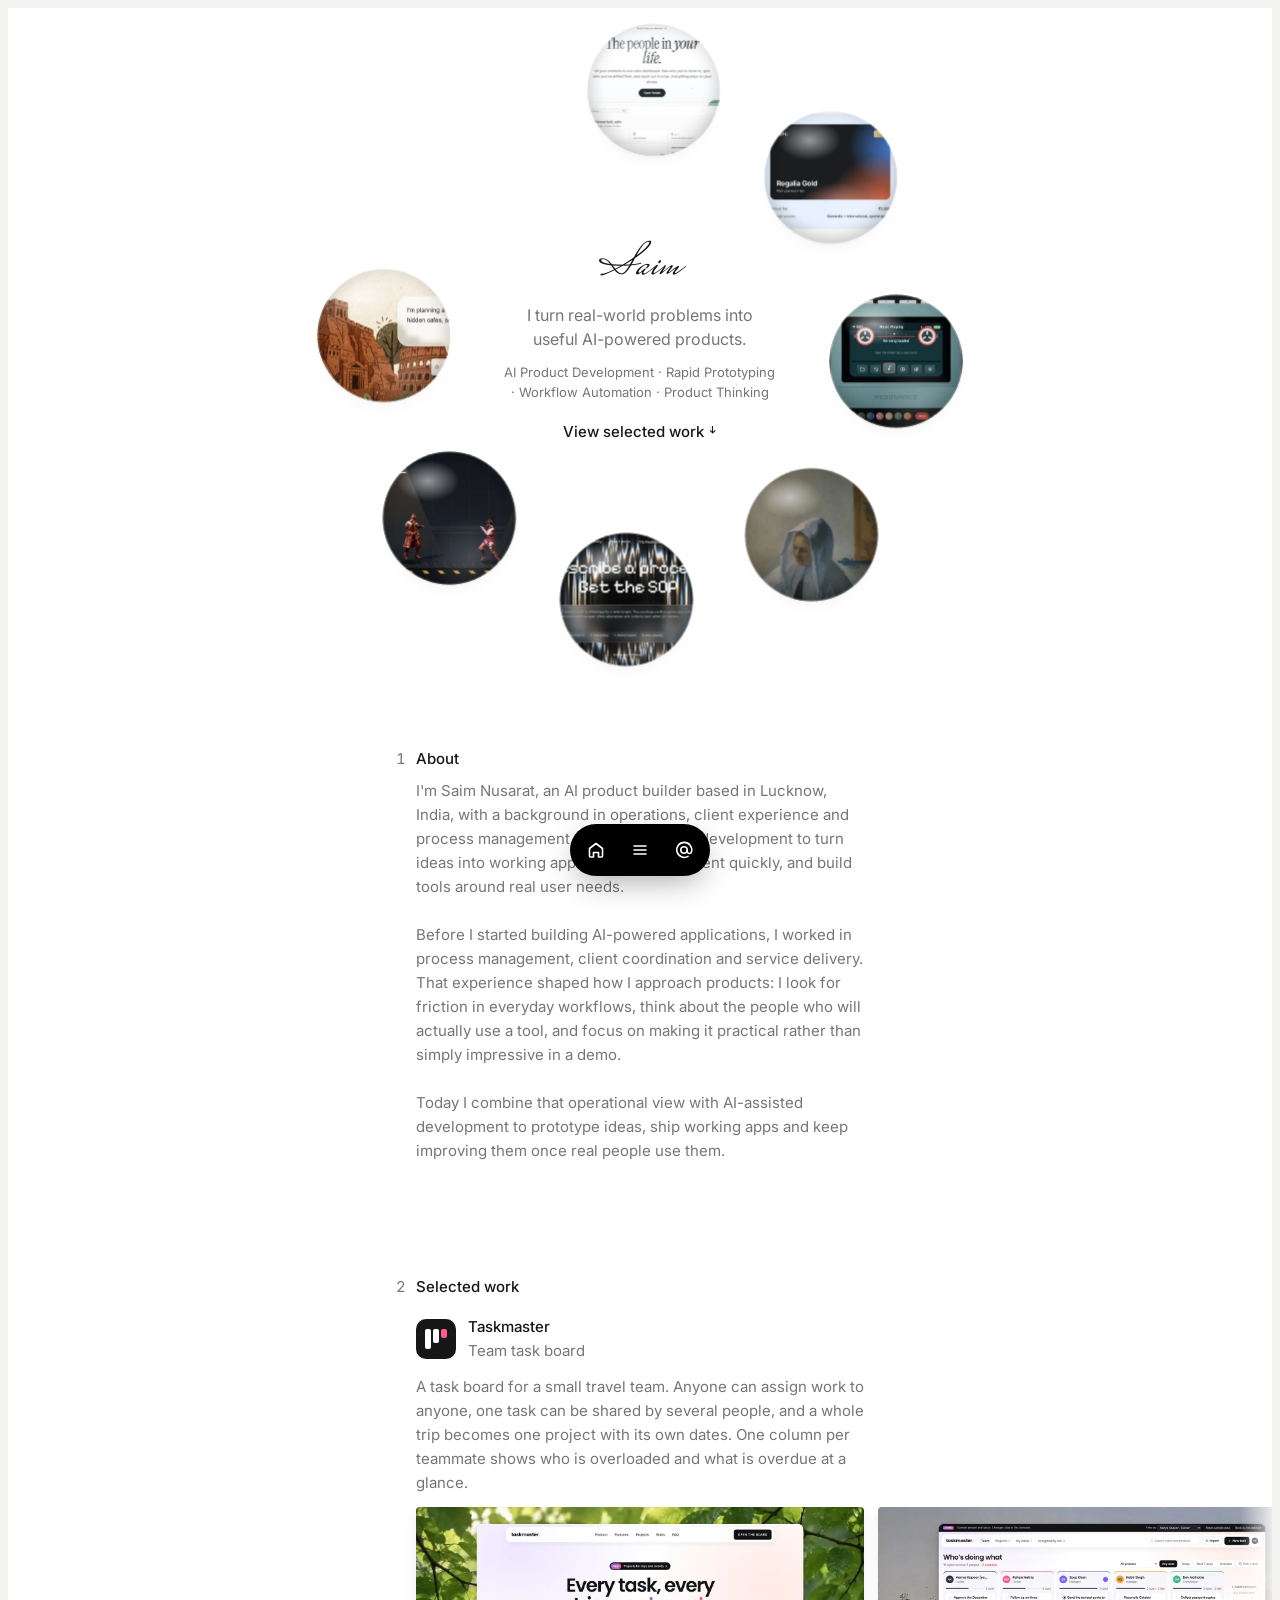
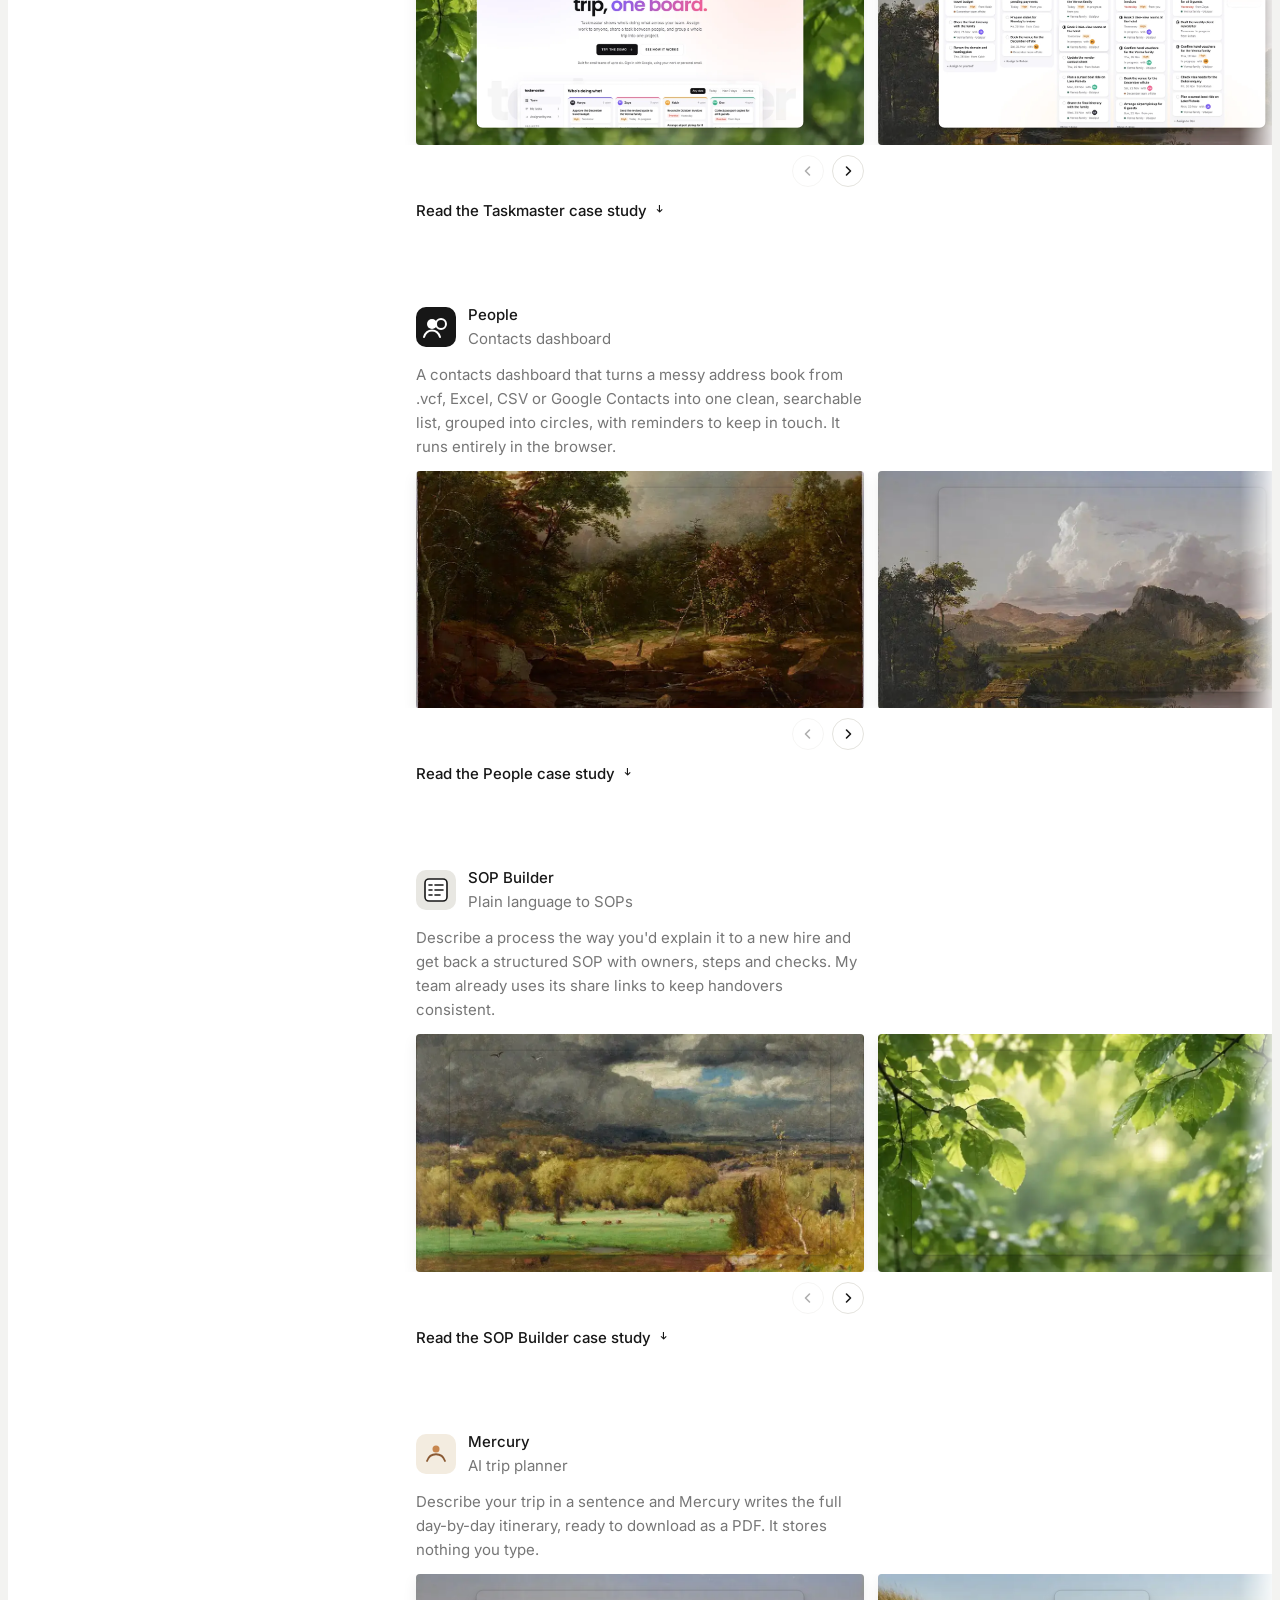
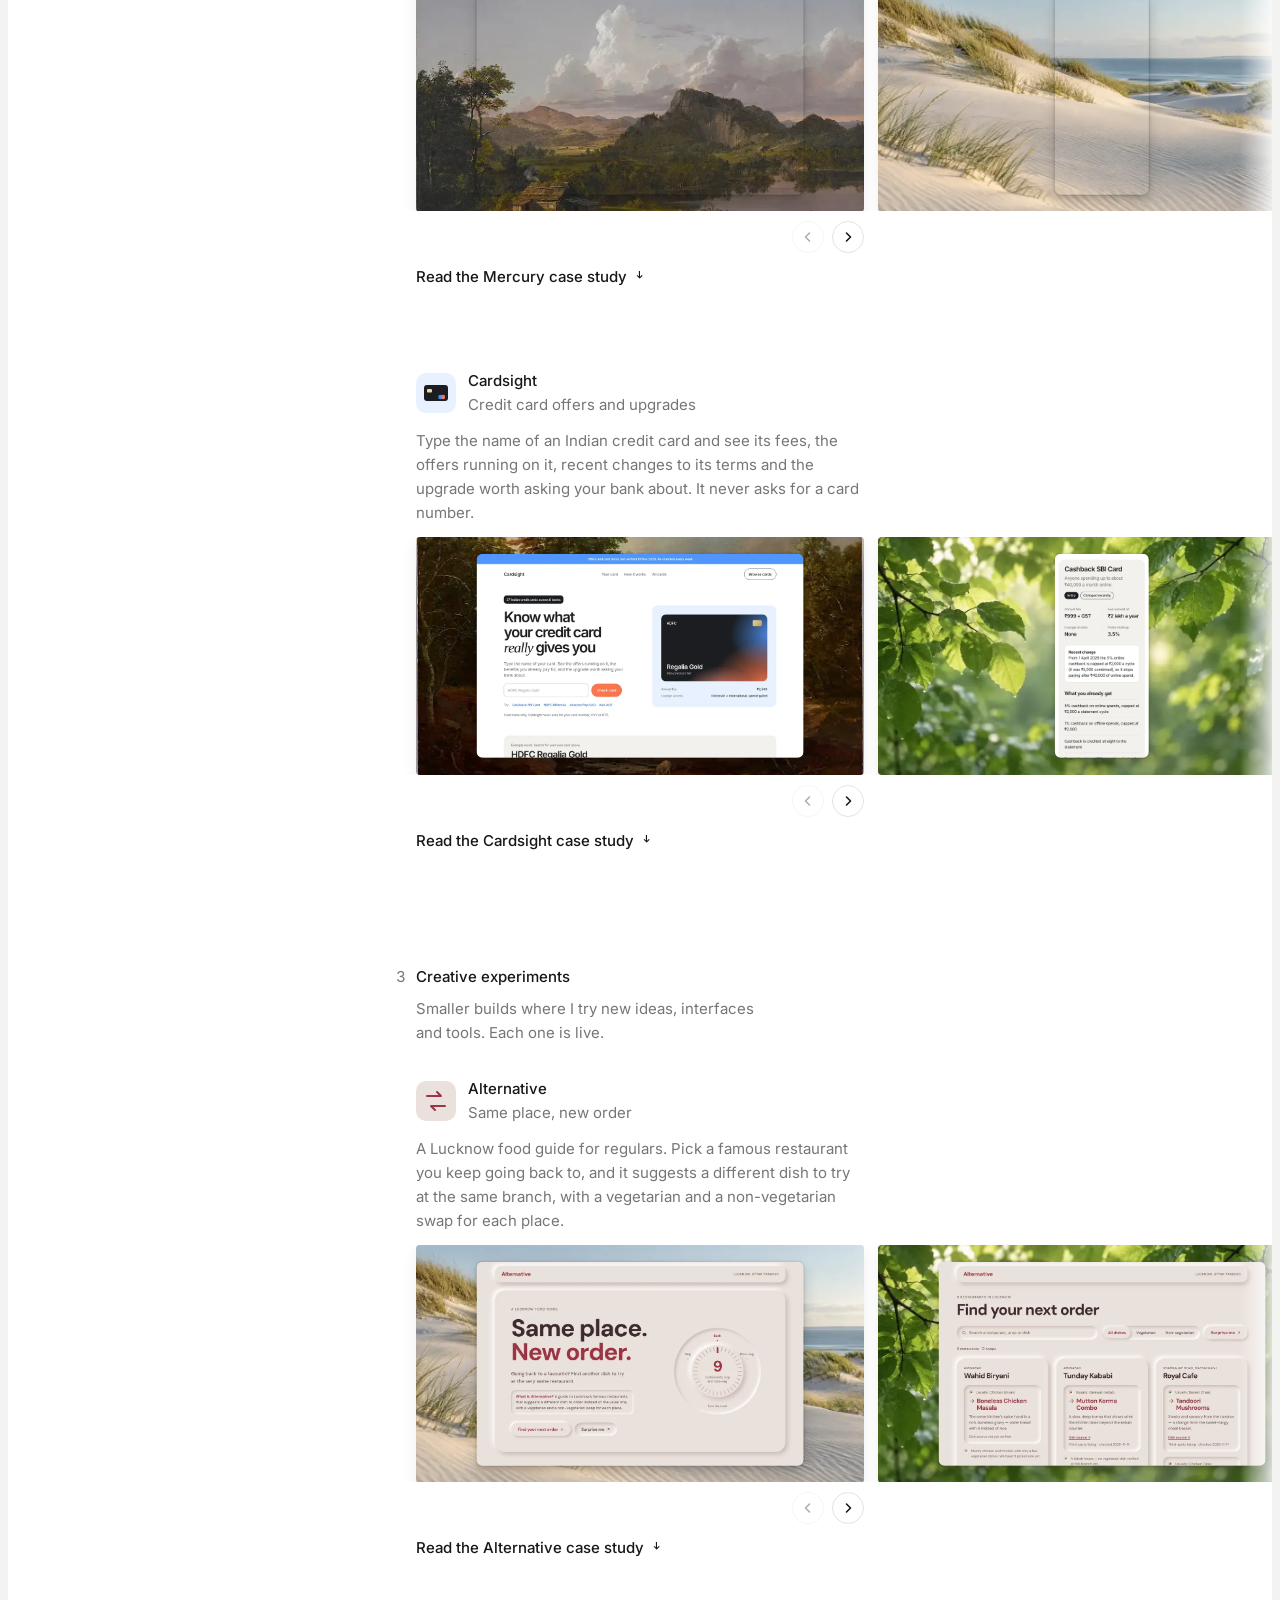
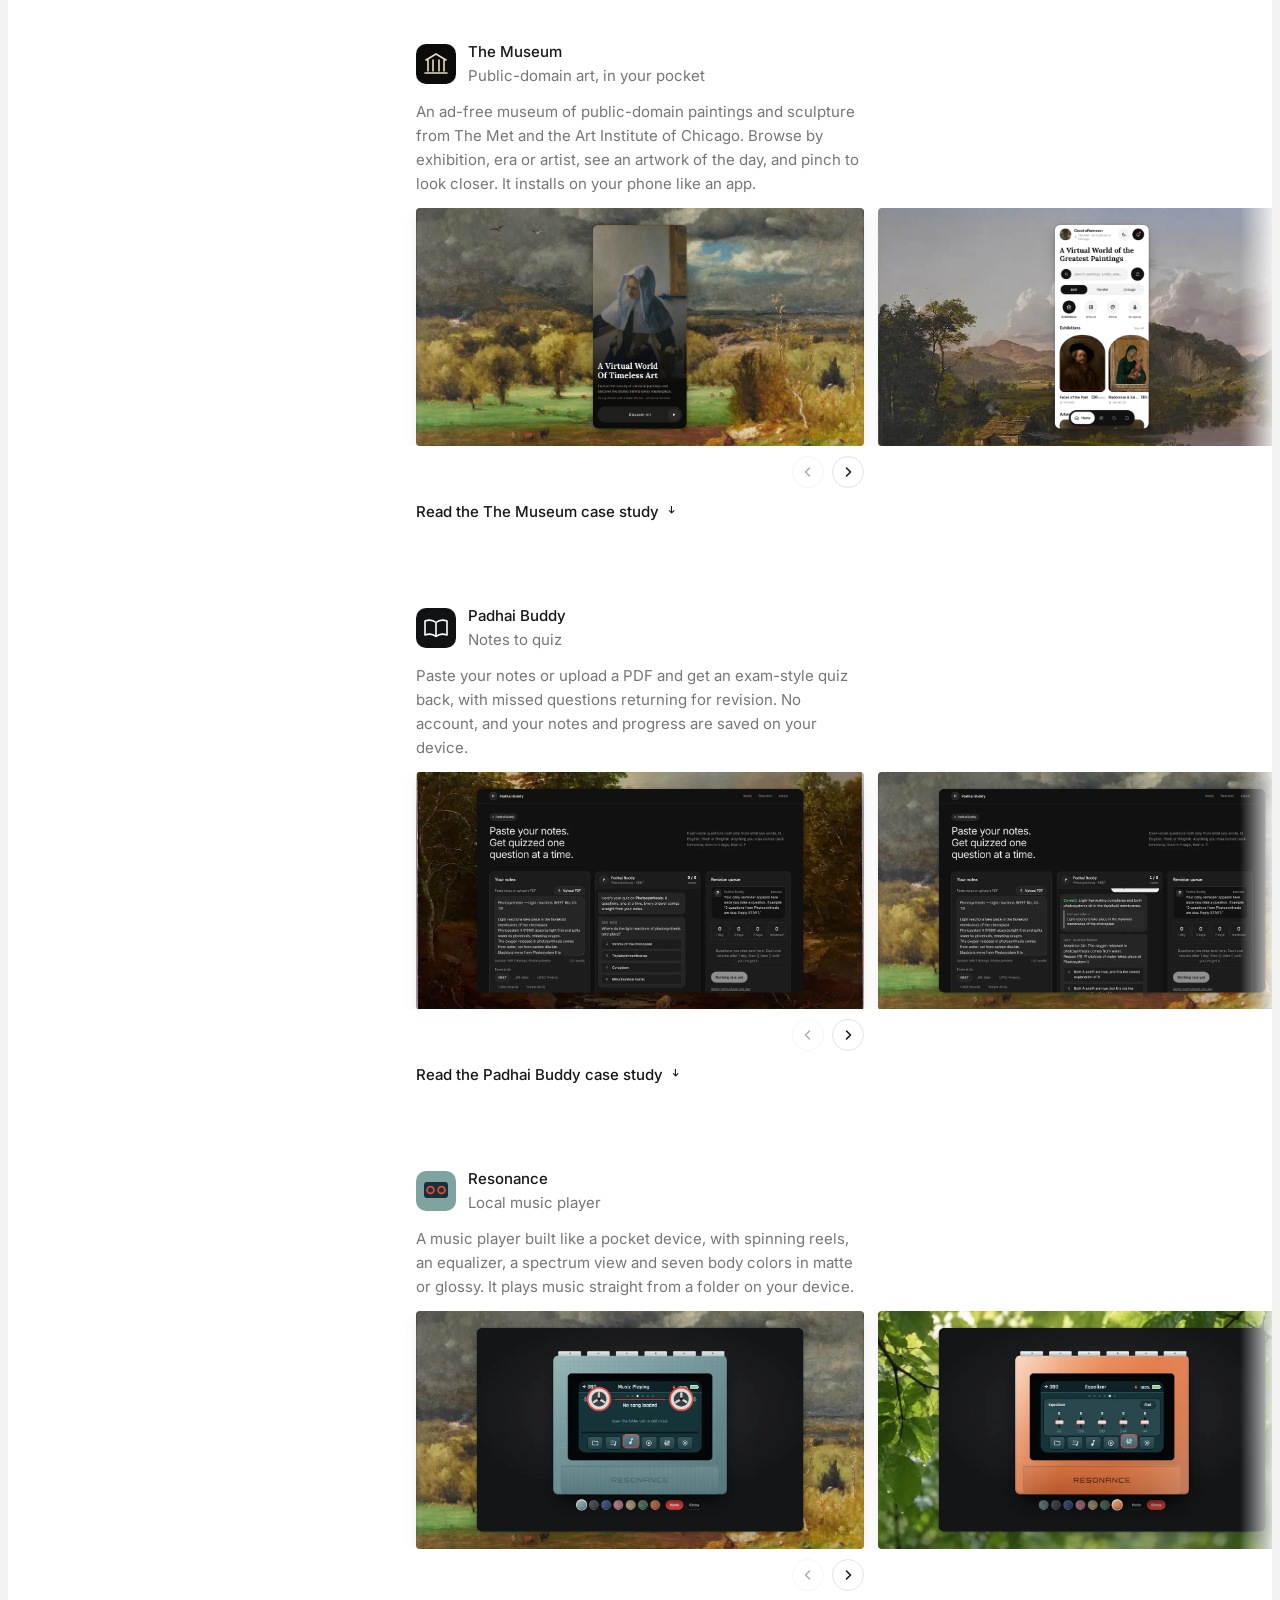
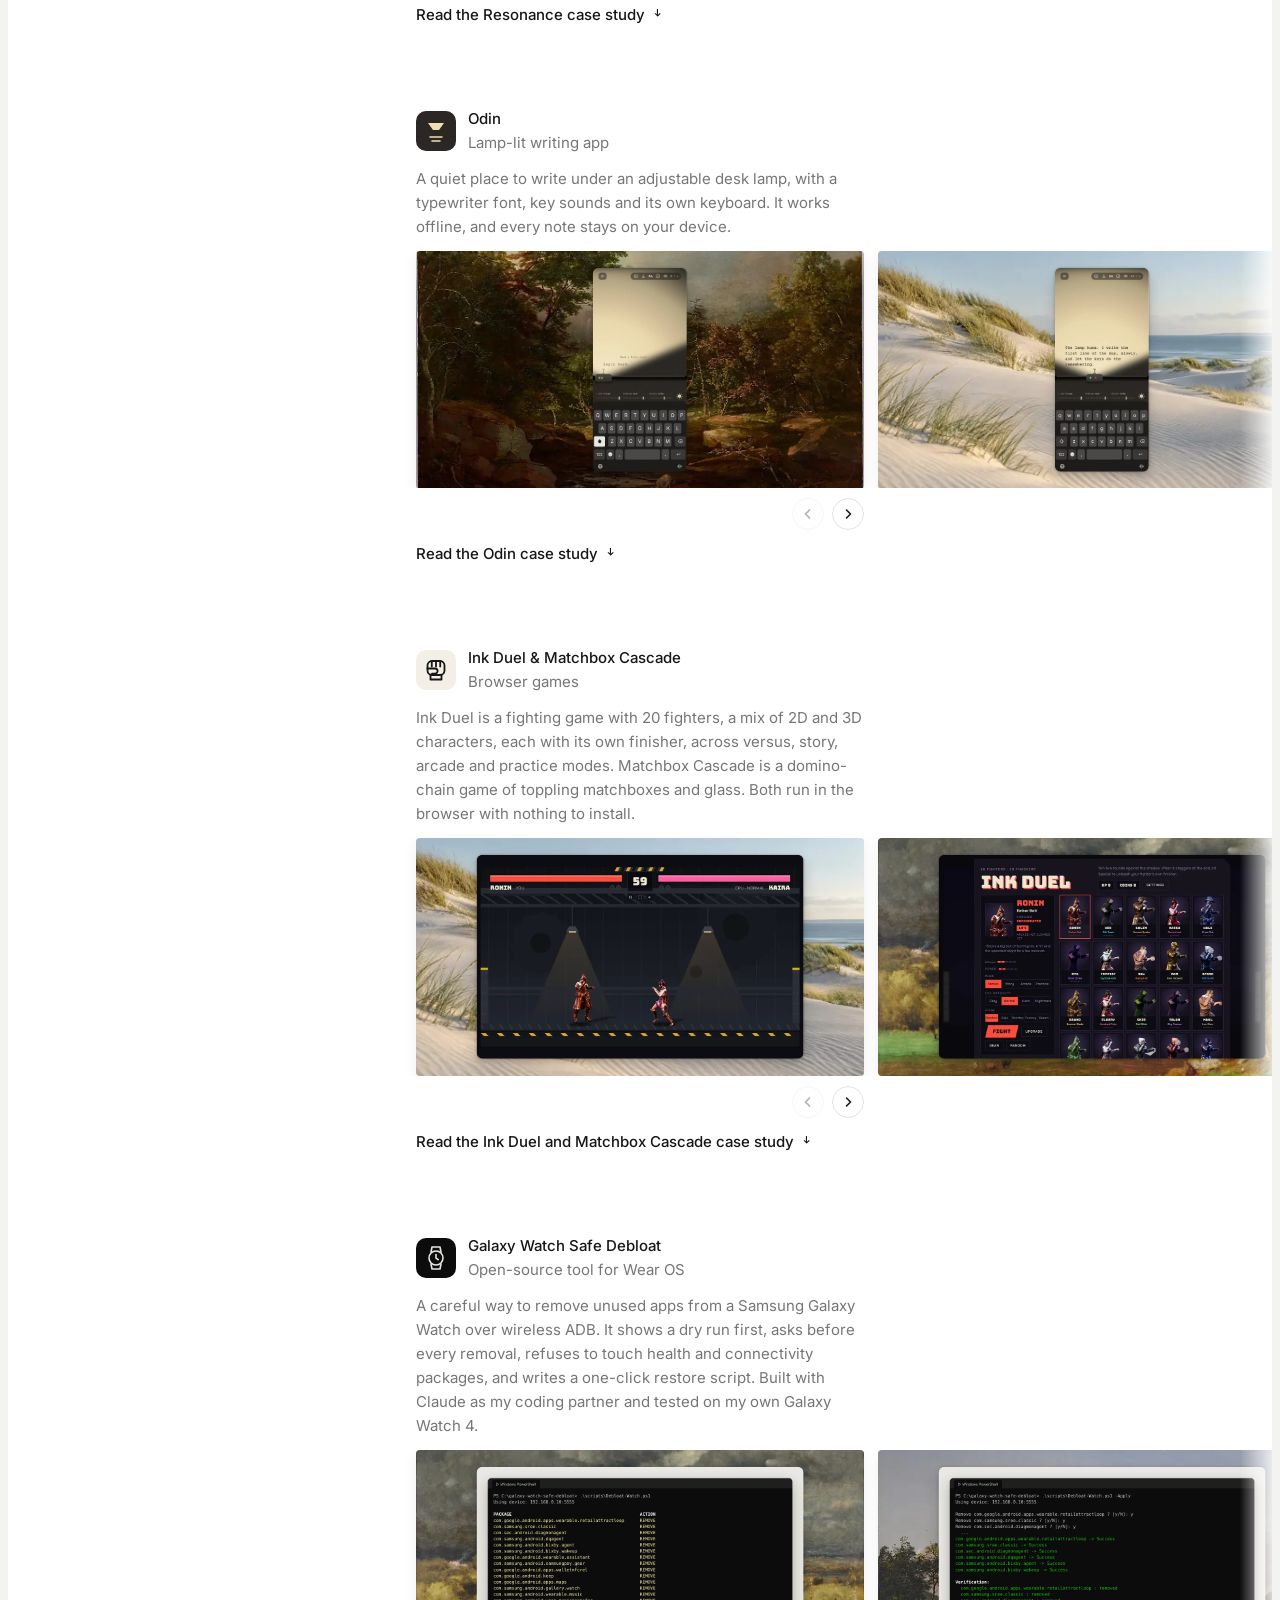
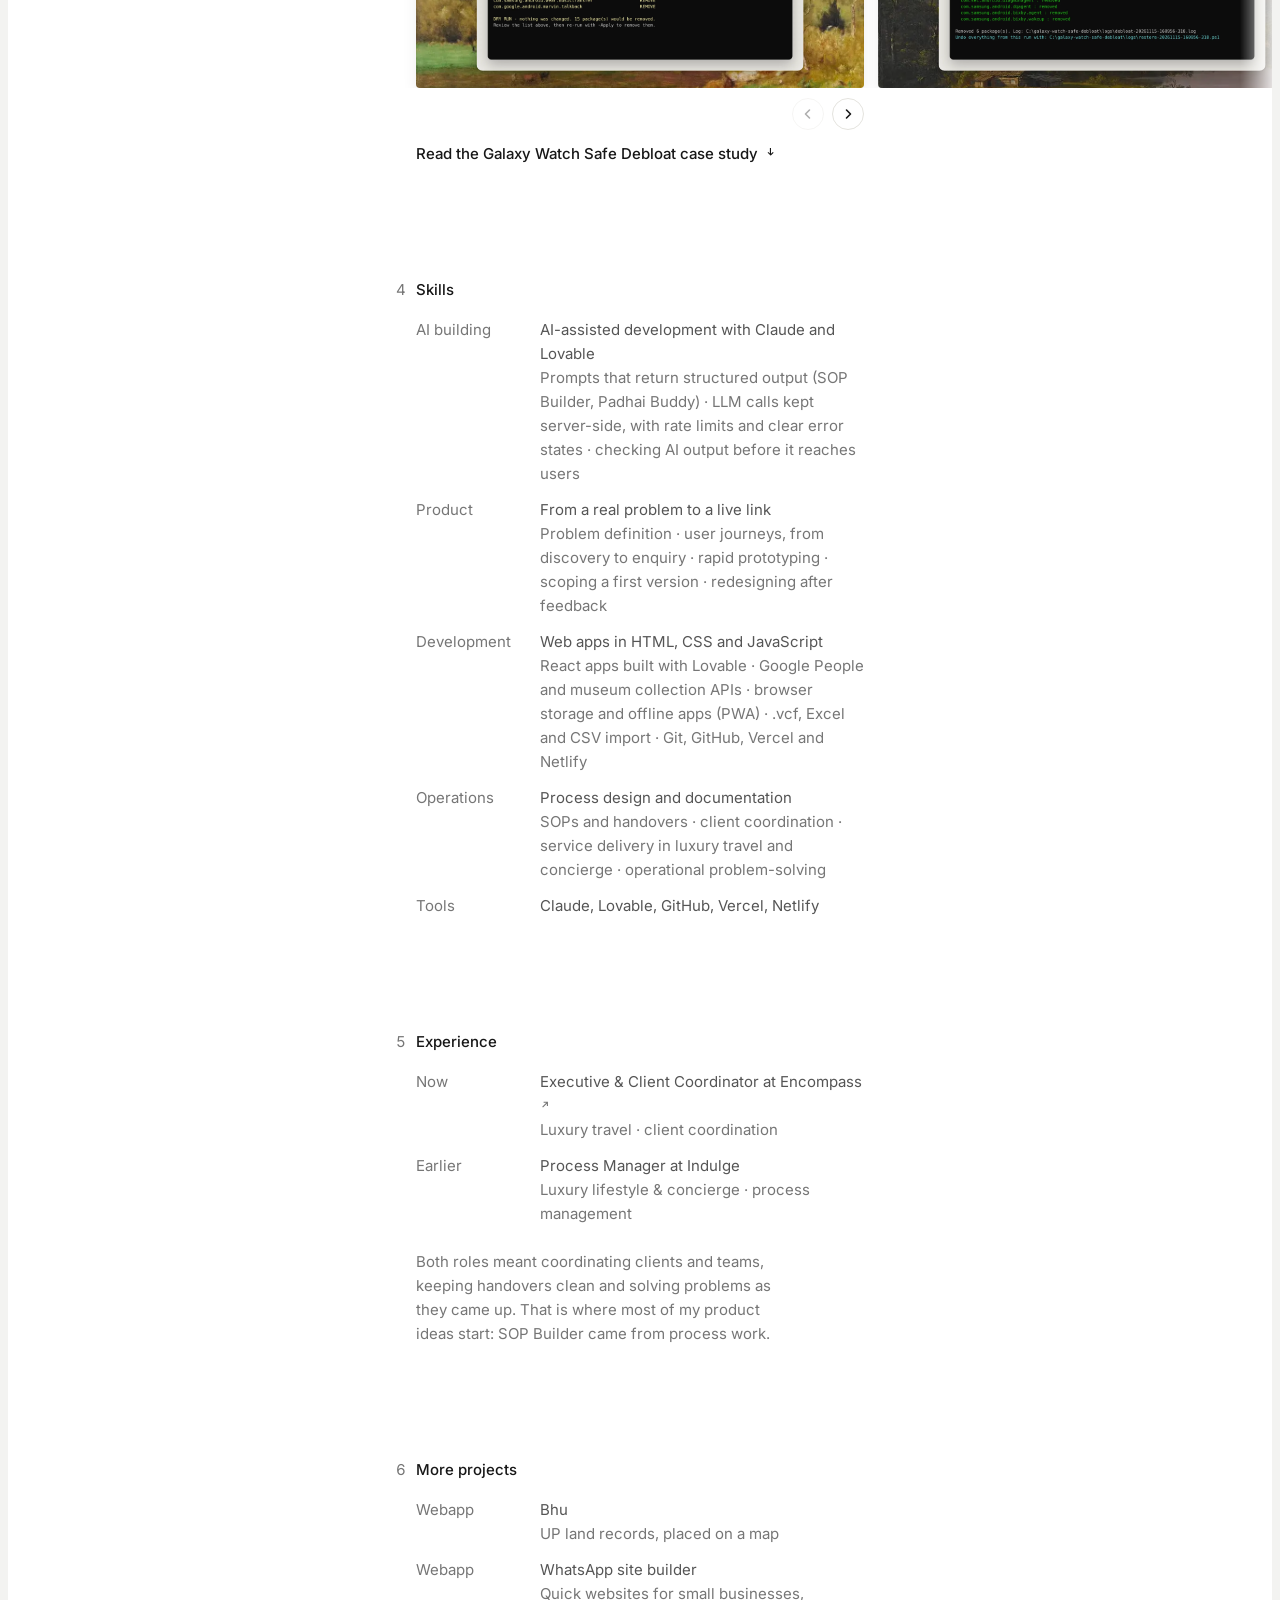
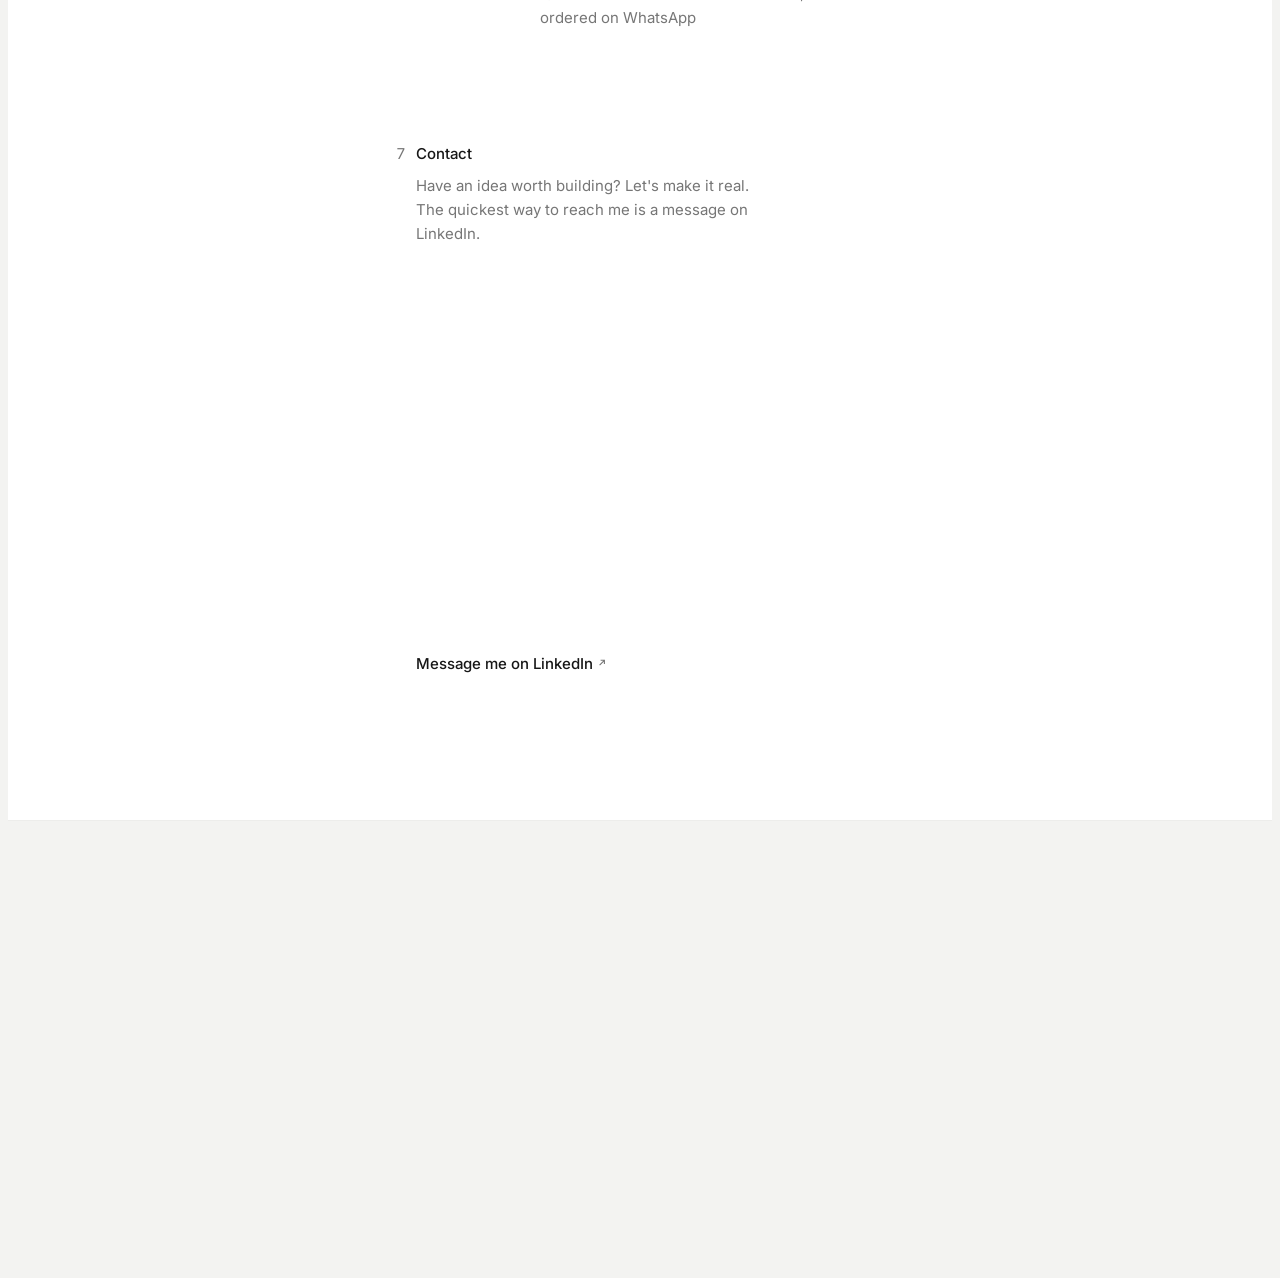
==== commit 5602b89a: "SOP Builder: own link, use cases on site and in case study Co-Authored-By: Claude Opus 5.5 <noreply@" ====
--- a/index.html
+++ b/index.html
@@ -273,7 +273,7 @@
           </article>
 
           <article>
-            <a class="ph" href="/sop-builder/" target="_blank" rel="noreferrer">
+            <a class="ph" href="https://sop-builder-saim.vercel.app" target="_blank" rel="noreferrer">
               <svg class="logo" viewBox="0 0 40 40" aria-hidden="true"><rect width="40" height="40" rx="10" fill="#e8e7e2"/><rect x="9" y="9" width="22" height="22" rx="4" fill="#fff" stroke="#171717" stroke-width="1.6"/><path d="M13 15h3M19 15h8M13 20h3M19 20h8M13 25h3M19 25h5" stroke="#171717" stroke-width="1.6" stroke-linecap="round"/></svg>
               <div><h3>SOP Builder <svg class="arr" viewBox="0 0 6 16" fill="none" stroke="currentColor" stroke-width="1.1" aria-hidden="true"><path d="M.6 11.2 5.4 6.4M1.6 6.2h3.8V10"/></svg></h3><p>Plain language to SOPs</p></div>
             </a>
@@ -281,7 +281,7 @@
             <section class="gallery" aria-label="SOP Builder screenshots"><div class="track"><div class="card"><button type="button" aria-label="Open SOP Builder composer"><img class="bgimg" src="img/l_storm.webp" alt="" loading="lazy" decoding="async"><img class="shotimg" src="img/shot3.webp" alt="SOP Builder composer" style="aspect-ratio:1.860" draggable="false" loading="lazy" decoding="async"></button></div><div class="card"><button type="button" aria-label="Open SOP Builder library"><img class="bgimg" src="img/l_leaves.webp" alt="" loading="lazy" decoding="async"><img class="shotimg" src="img/shot4.webp" alt="SOP Builder library" style="aspect-ratio:1.860" draggable="false" loading="lazy" decoding="async"></button></div><span class="end" aria-hidden="true"></span>
             </div></section>
             <div class="gnav"><button type="button" data-dir="-1" aria-label="Previous screenshot"><svg viewBox="0 0 14 14" fill="none" stroke="currentColor" stroke-width="1.6" stroke-linecap="round" stroke-linejoin="round"><path d="M8.5 3 4.5 7l4 4"/></svg></button><button type="button" data-dir="1" aria-label="Next screenshot"><svg viewBox="0 0 14 14" fill="none" stroke="currentColor" stroke-width="1.6" stroke-linecap="round" stroke-linejoin="round"><path d="M5.5 3l4 4-4 4"/></svg></button></div>
-            <details class="cs"><summary>Read the SOP Builder case study <svg class="arr" viewBox="0 0 6 16" fill="none" stroke="currentColor" stroke-width="1.1" aria-hidden="true"><path d="M.6 11.2 5.4 6.4M1.6 6.2h3.8V10"/></svg></summary><dl class="tl"><div><dt>Problem</dt><dd>Teams explain processes out loud and in chat, so handovers depend on who remembers what. Writing proper SOPs takes time nobody has.</dd></div><div><dt>Users</dt><dd>Operations and service teams, team leads, and the new hires they hand work to.</dd></div><div><dt>My role</dt><dd>Came from my own process-management work. I defined the SOP format, wrote the prompt, designed and built the app, and put it in front of my own team first.</dd></div><div><dt>Solution</dt><dd>Describe a process in plain words, or start from an example. Claude returns a titled SOP with 5 to 9 ordered steps, an owner and time for each, critical steps flagged, a checklist, KPIs and an escalation rule. Save it to your library, download it as PDF or Word, copy it as text, or share a read-only link staff can tick through.</dd></div><div><dt>Built with</dt><dd>A Claude artifact using Claude for generation, a per-user saved library, jsPDF for PDF and JSZip for Word export.</dd></div><div><dt>Decisions</dt><dd>The model must reply in a fixed JSON shape, so every SOP renders the same way and can be exported. Staff get a read-only link rather than accounts, so a handover takes one tap. The full version runs inside Claude; this portfolio hosts a public demo with ready-made SOPs, so anyone can try it without signing in.</dd></div><div><dt>Challenges</dt><dd>Model output is not always usable. Descriptions under six words are rejected before sending. Replies without a valid steps list are caught, and rate limits, refusals and cancelled requests each get a clear message instead of a broken page. A Stop button keeps the description so nothing is lost.</dd></div><div><dt>Limits</dt><dd>The public demo shows ready-made SOPs rather than writing new ones. Writing new SOPs, the saved library and share links work in the full version inside Claude.</dd></div><div><dt>Evidence</dt><dd>My team uses its share links to keep handovers consistent.</dd></div><div><dt>Next</dt><dd>Test it with more teams, then add version history and team libraries.</dd></div><div><dt>Links</dt><dd><a href="/sop-builder/" target="_blank" rel="noreferrer">Live demo</a></dd></div></dl></details>
+            <details class="cs"><summary>Read the SOP Builder case study <svg class="arr" viewBox="0 0 6 16" fill="none" stroke="currentColor" stroke-width="1.1" aria-hidden="true"><path d="M.6 11.2 5.4 6.4M1.6 6.2h3.8V10"/></svg></summary><dl class="tl"><div><dt>Problem</dt><dd>Teams explain processes out loud and in chat, so handovers depend on who remembers what. Writing proper SOPs takes time nobody has.</dd></div><div><dt>Users</dt><dd>Operations and service teams, team leads, and the new hires they hand work to.</dd></div><div><dt>Use cases</dt><dd>Hotel front desks writing check-in steps for new staff, retail stores standardising opening and closing, HR teams turning onboarding into a checklist, support teams documenting refunds and escalations, and concierge teams handling same-day requests. Any team that explains a process out loud and wants it written down the same way every time.</dd></div><div><dt>My role</dt><dd>Came from my own process-management work. I defined the SOP format, wrote the prompt, designed and built the app, and put it in front of my own team first.</dd></div><div><dt>Solution</dt><dd>Describe a process in plain words, or start from an example. Claude returns a titled SOP with 5 to 9 ordered steps, an owner and time for each, critical steps flagged, a checklist, KPIs and an escalation rule. Save it to your library, download it as PDF or Word, copy it as text, or share a read-only link staff can tick through.</dd></div><div><dt>Built with</dt><dd>A Claude artifact using Claude for generation, a per-user saved library, jsPDF for PDF and JSZip for Word export.</dd></div><div><dt>Decisions</dt><dd>The model must reply in a fixed JSON shape, so every SOP renders the same way and can be exported. Staff get a read-only link rather than accounts, so a handover takes one tap. The full version runs inside Claude; this portfolio hosts a public demo with ready-made SOPs, so anyone can try it without signing in.</dd></div><div><dt>Challenges</dt><dd>Model output is not always usable. Descriptions under six words are rejected before sending. Replies without a valid steps list are caught, and rate limits, refusals and cancelled requests each get a clear message instead of a broken page. A Stop button keeps the description so nothing is lost.</dd></div><div><dt>Limits</dt><dd>The public demo shows ready-made SOPs rather than writing new ones. Writing new SOPs, the saved library and share links work in the full version inside Claude.</dd></div><div><dt>Evidence</dt><dd>My team uses its share links to keep handovers consistent.</dd></div><div><dt>Next</dt><dd>Test it with more teams, then add version history and team libraries.</dd></div><div><dt>Links</dt><dd><a href="https://sop-builder-saim.vercel.app" target="_blank" rel="noreferrer">Live demo</a></dd></div></dl></details>
           </article>
           <article>
             <a class="ph" href="https://mercury-travel.lovable.app" target="_blank" rel="noreferrer">
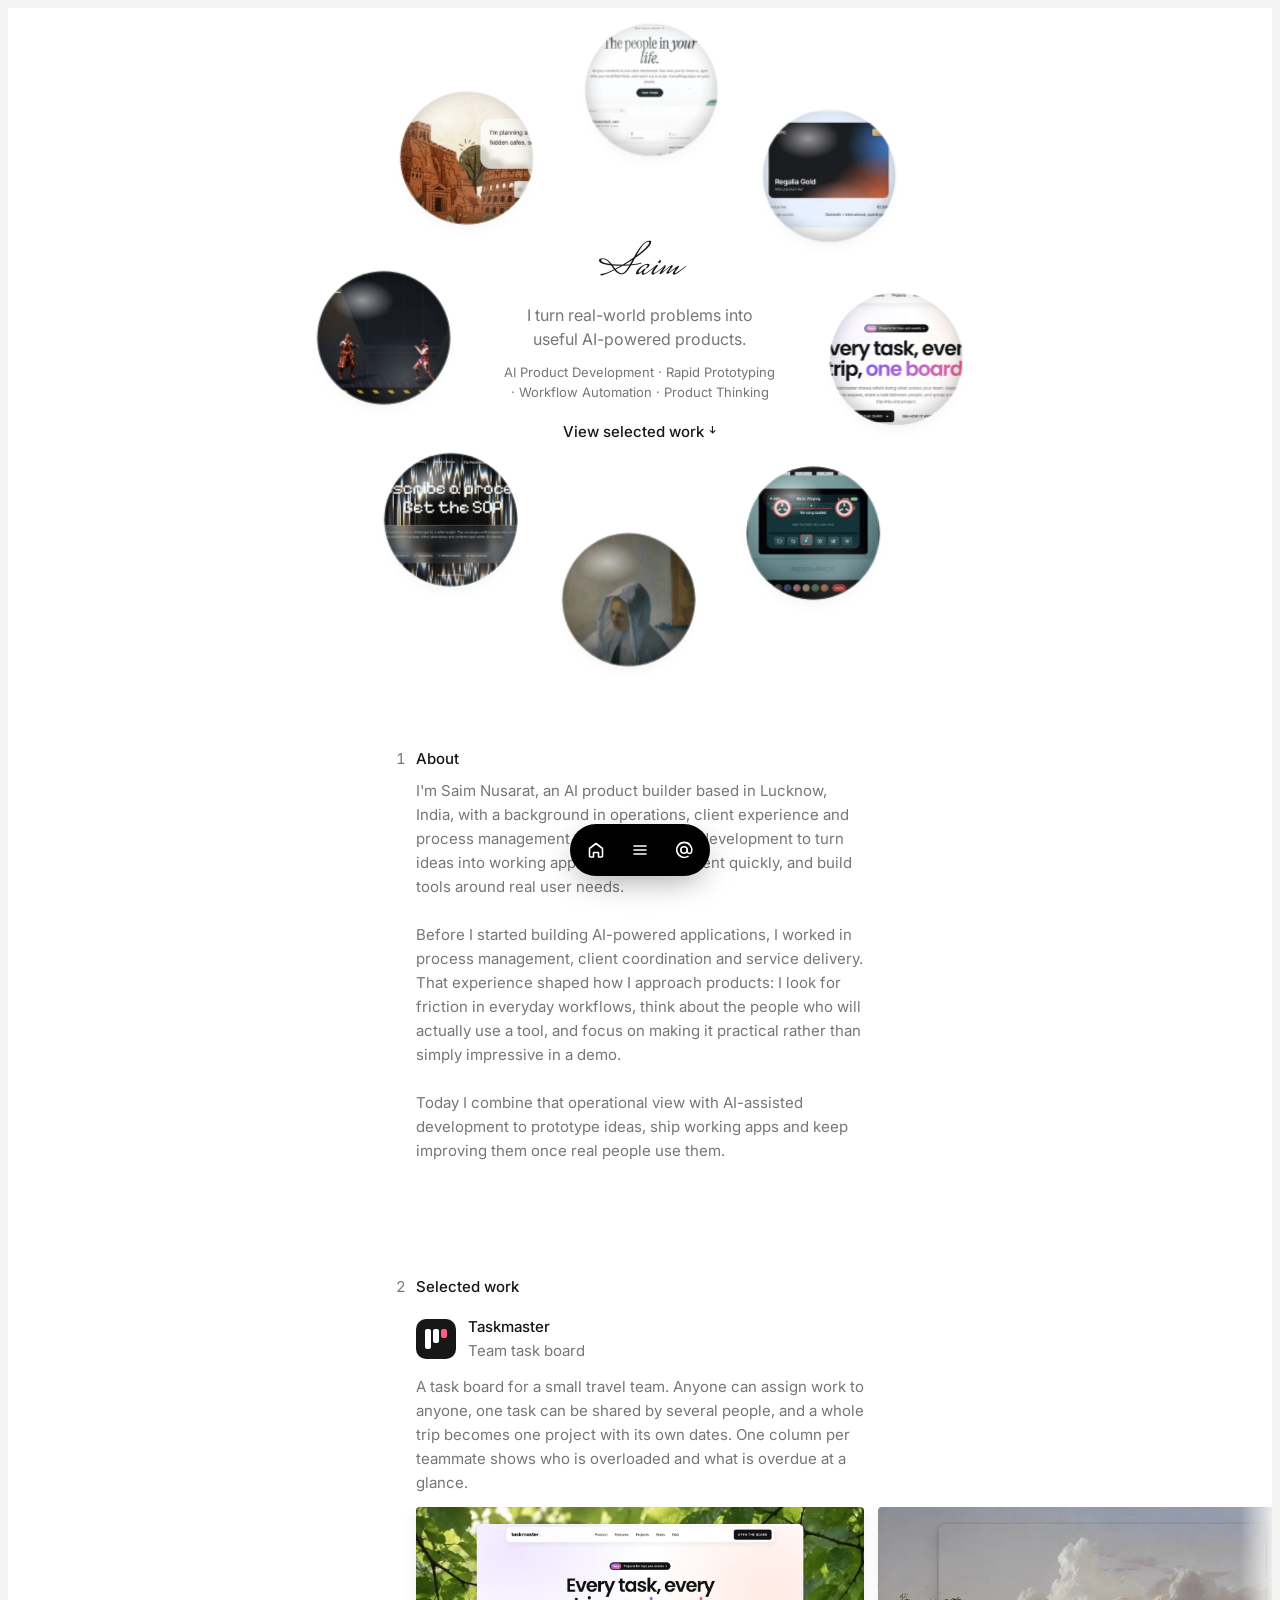
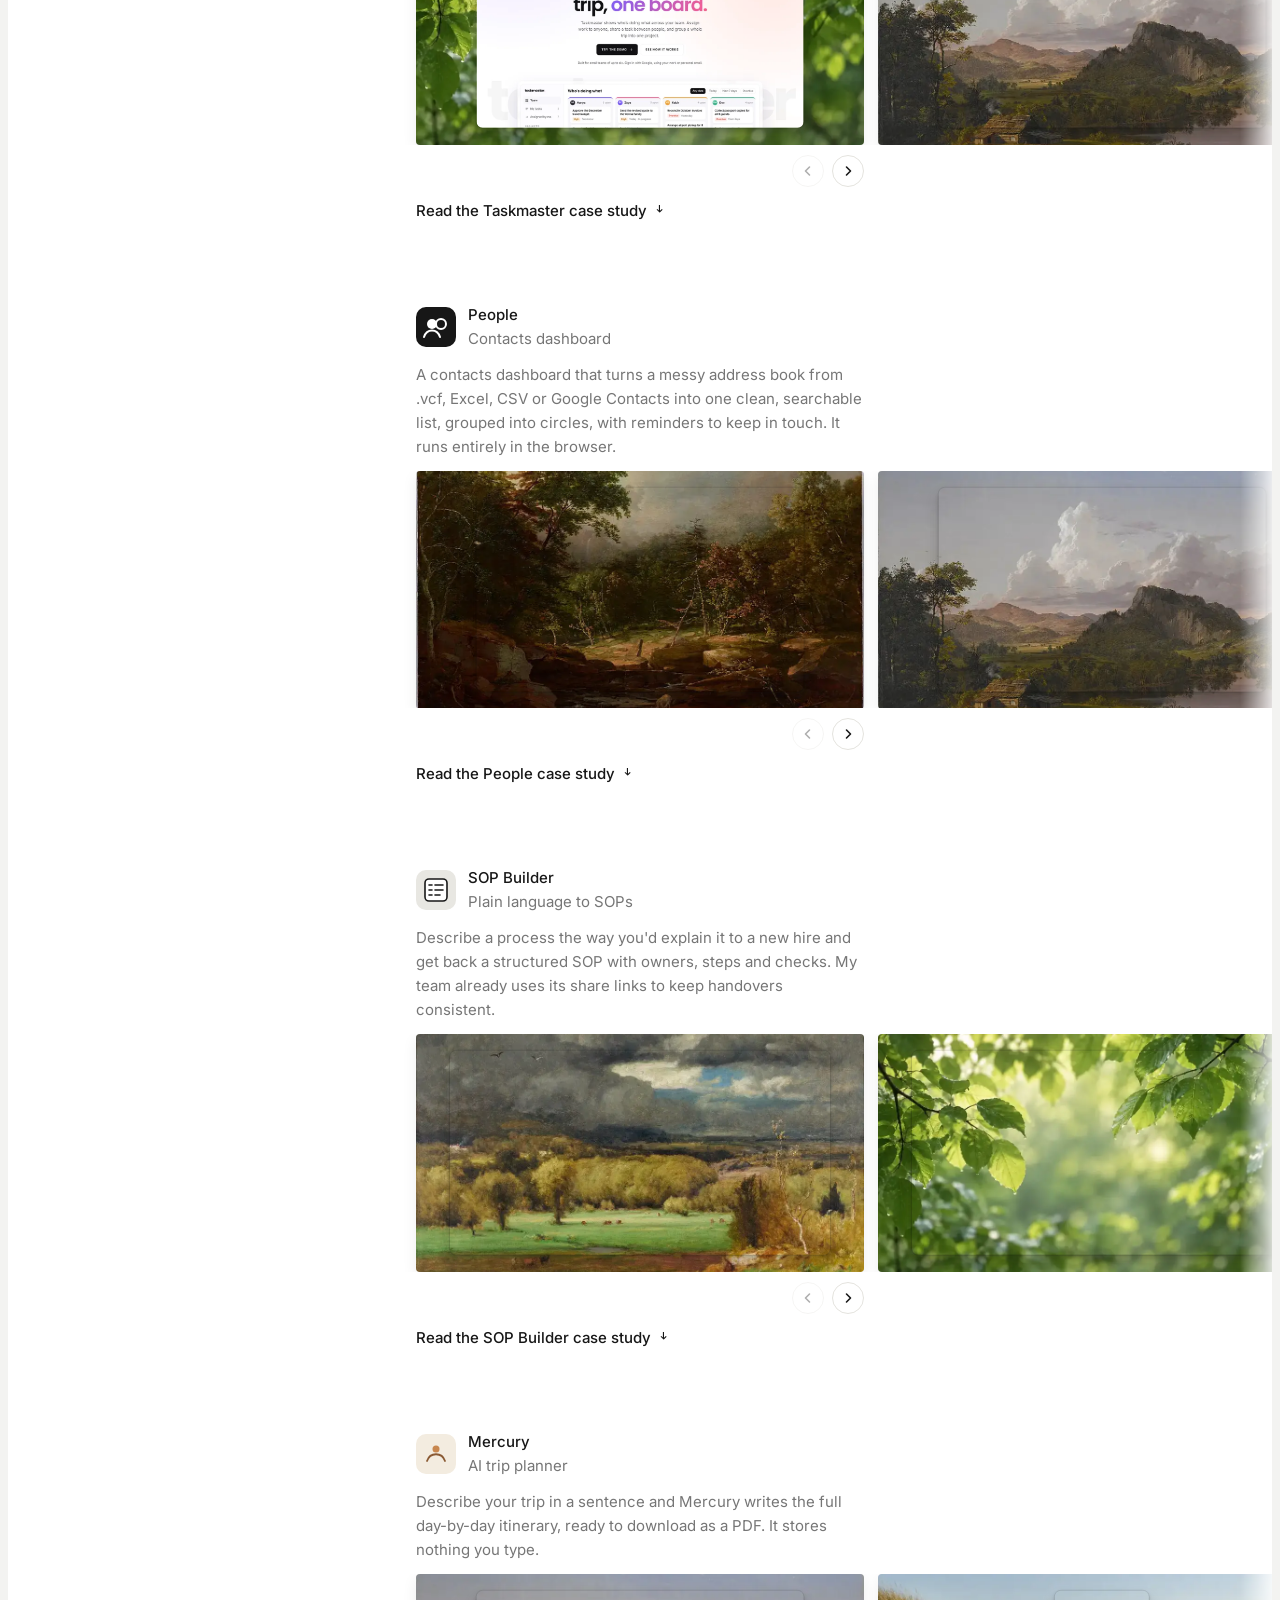
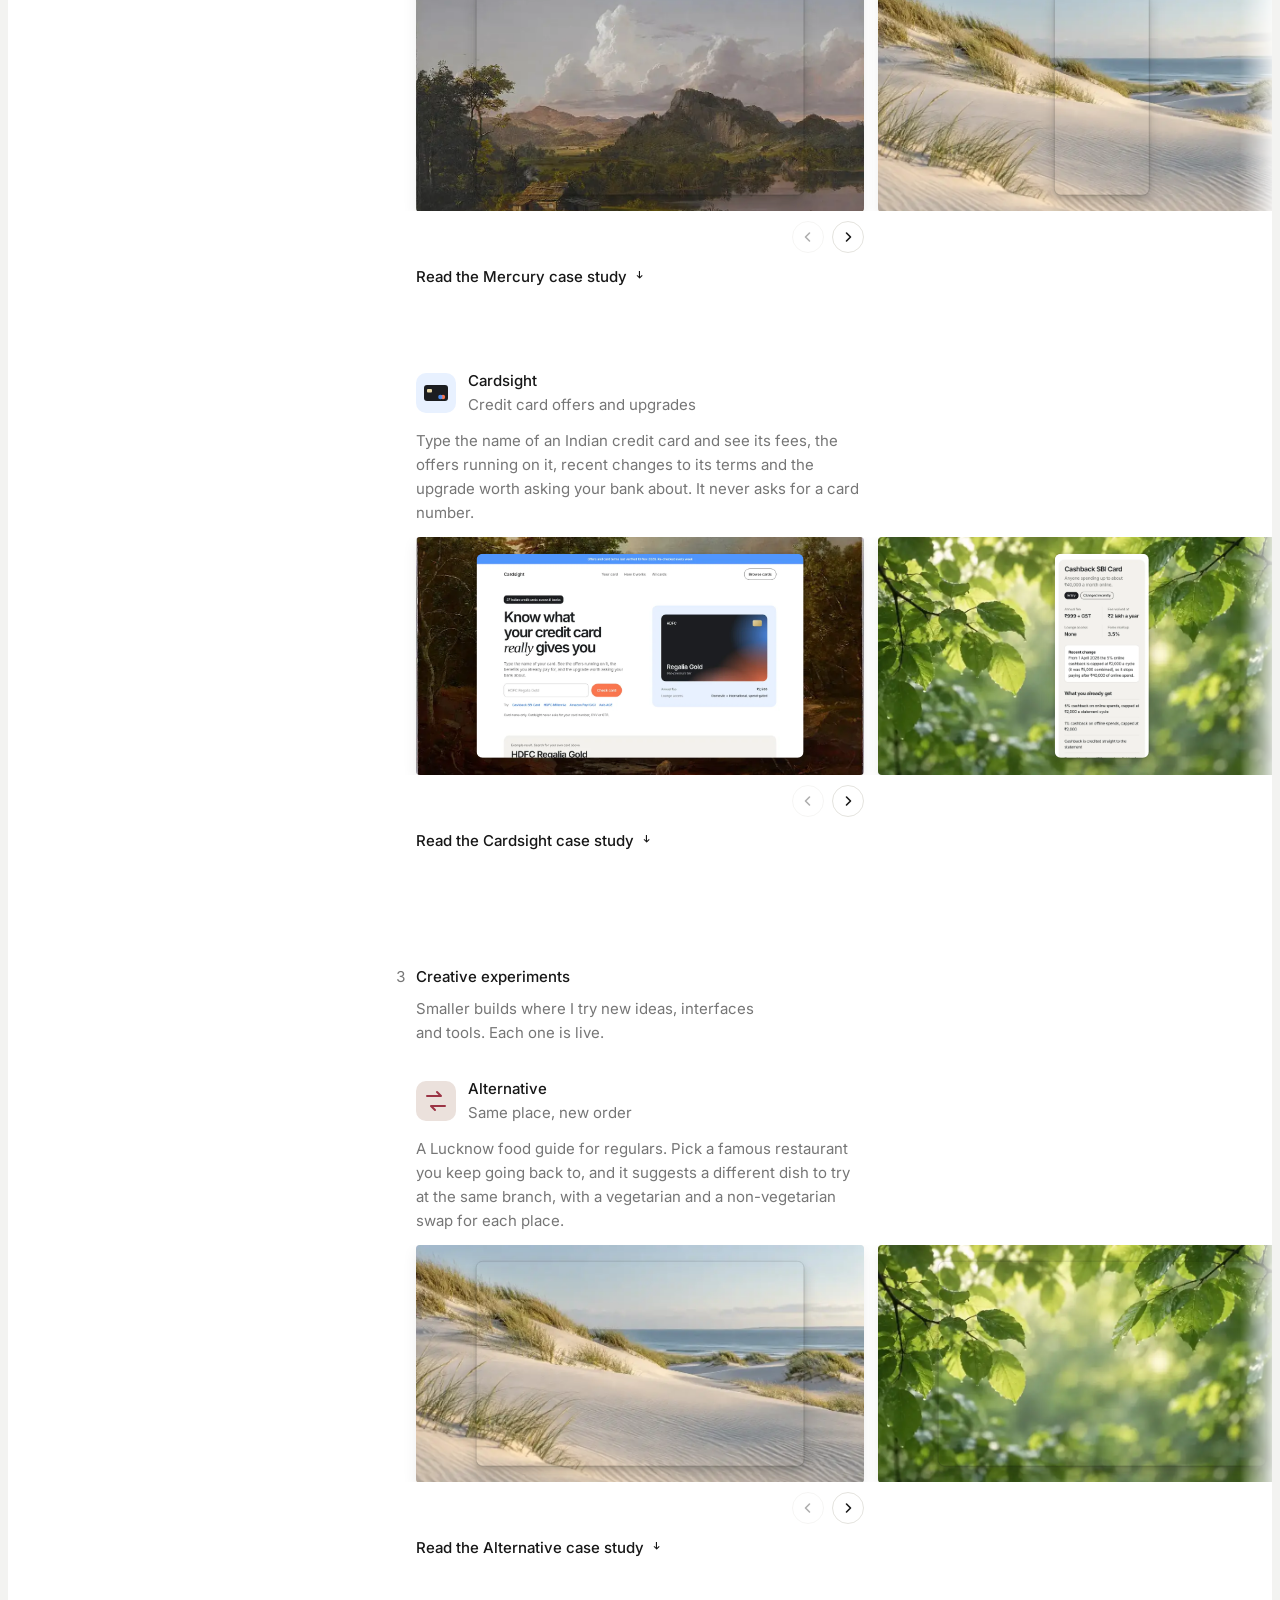
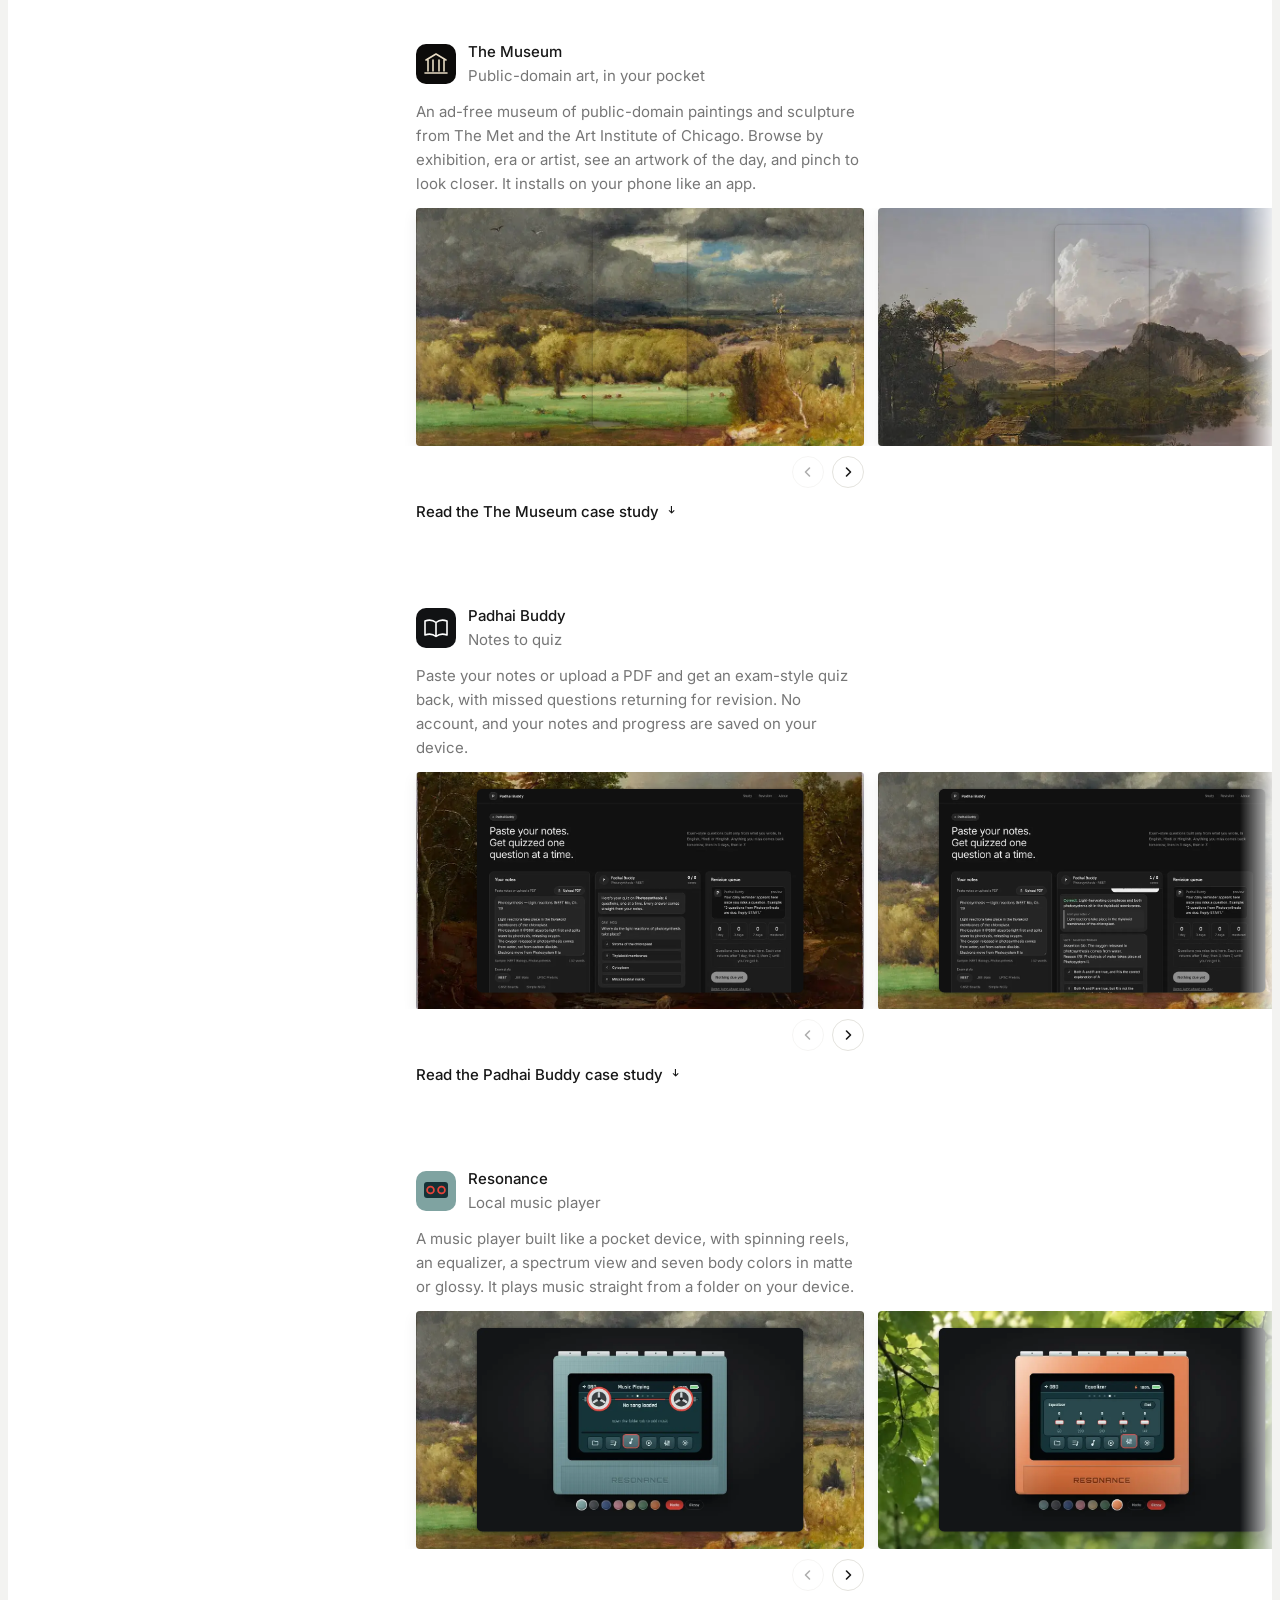
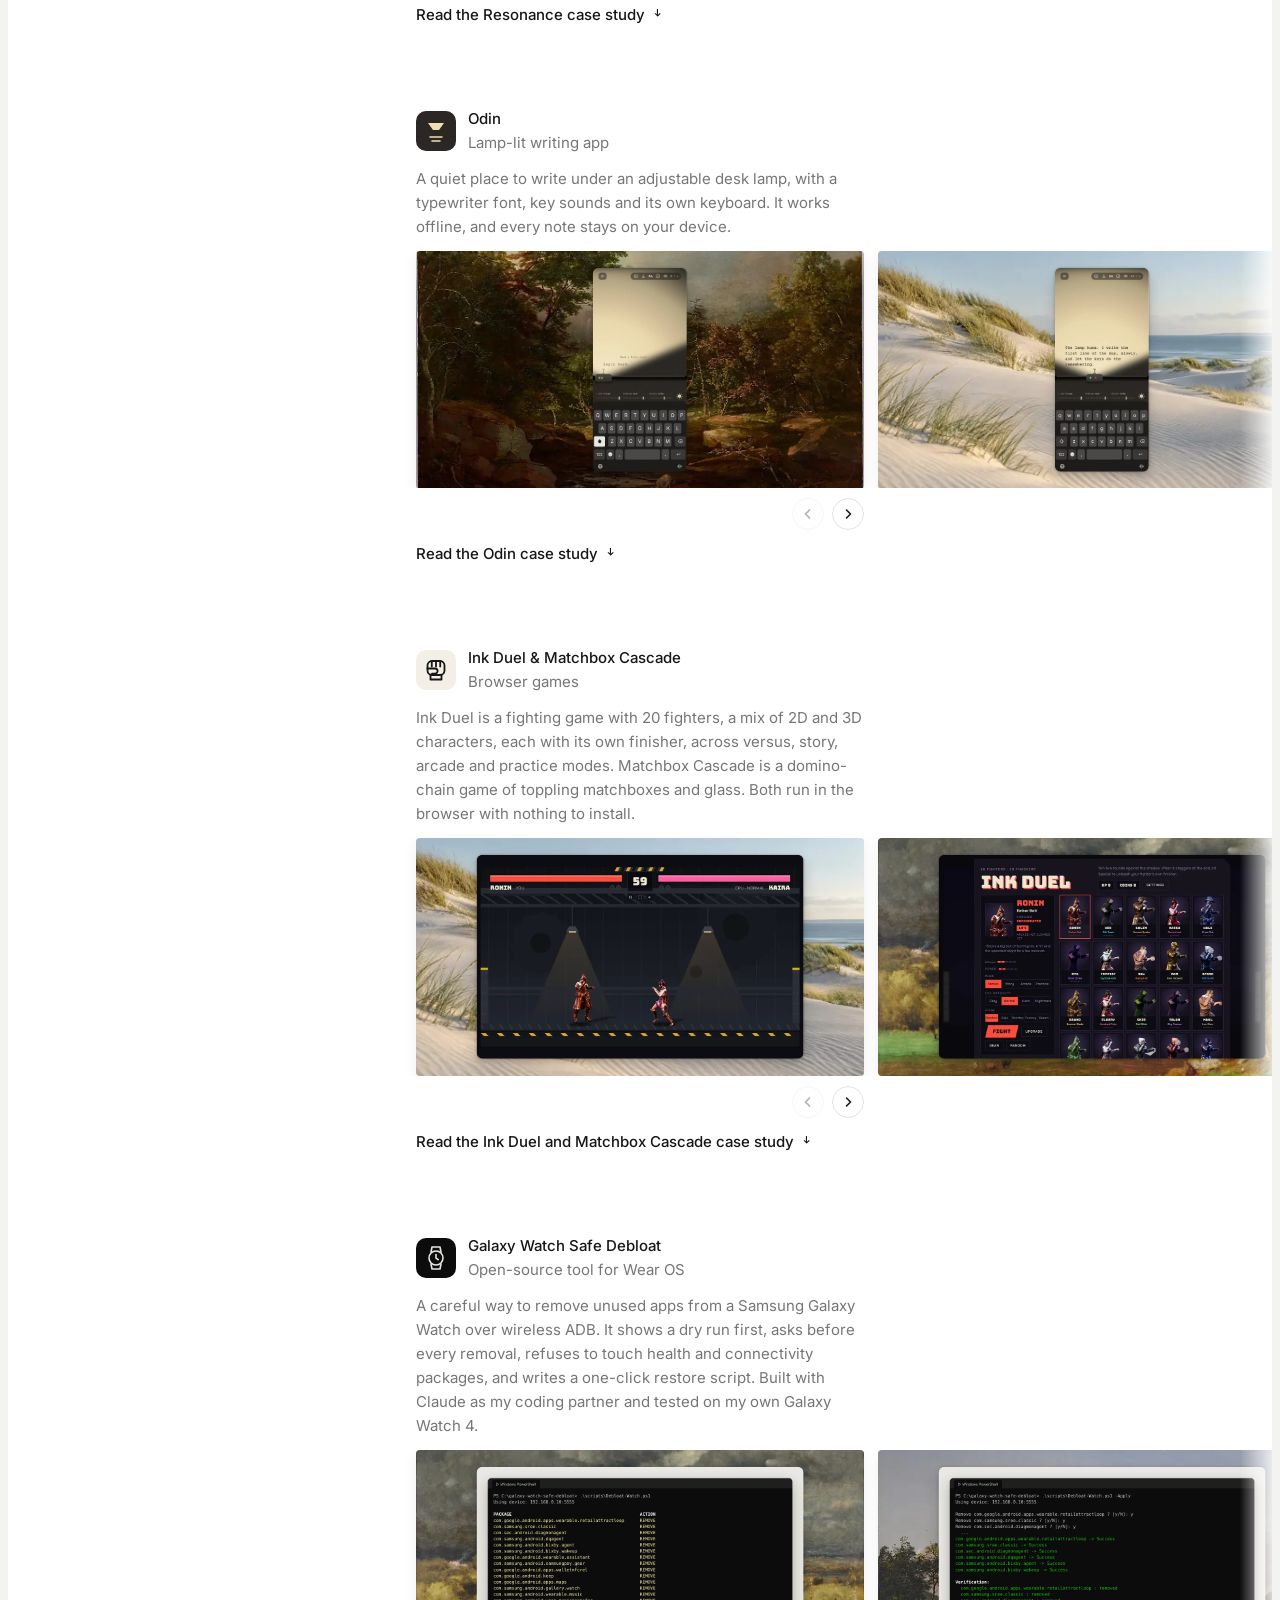
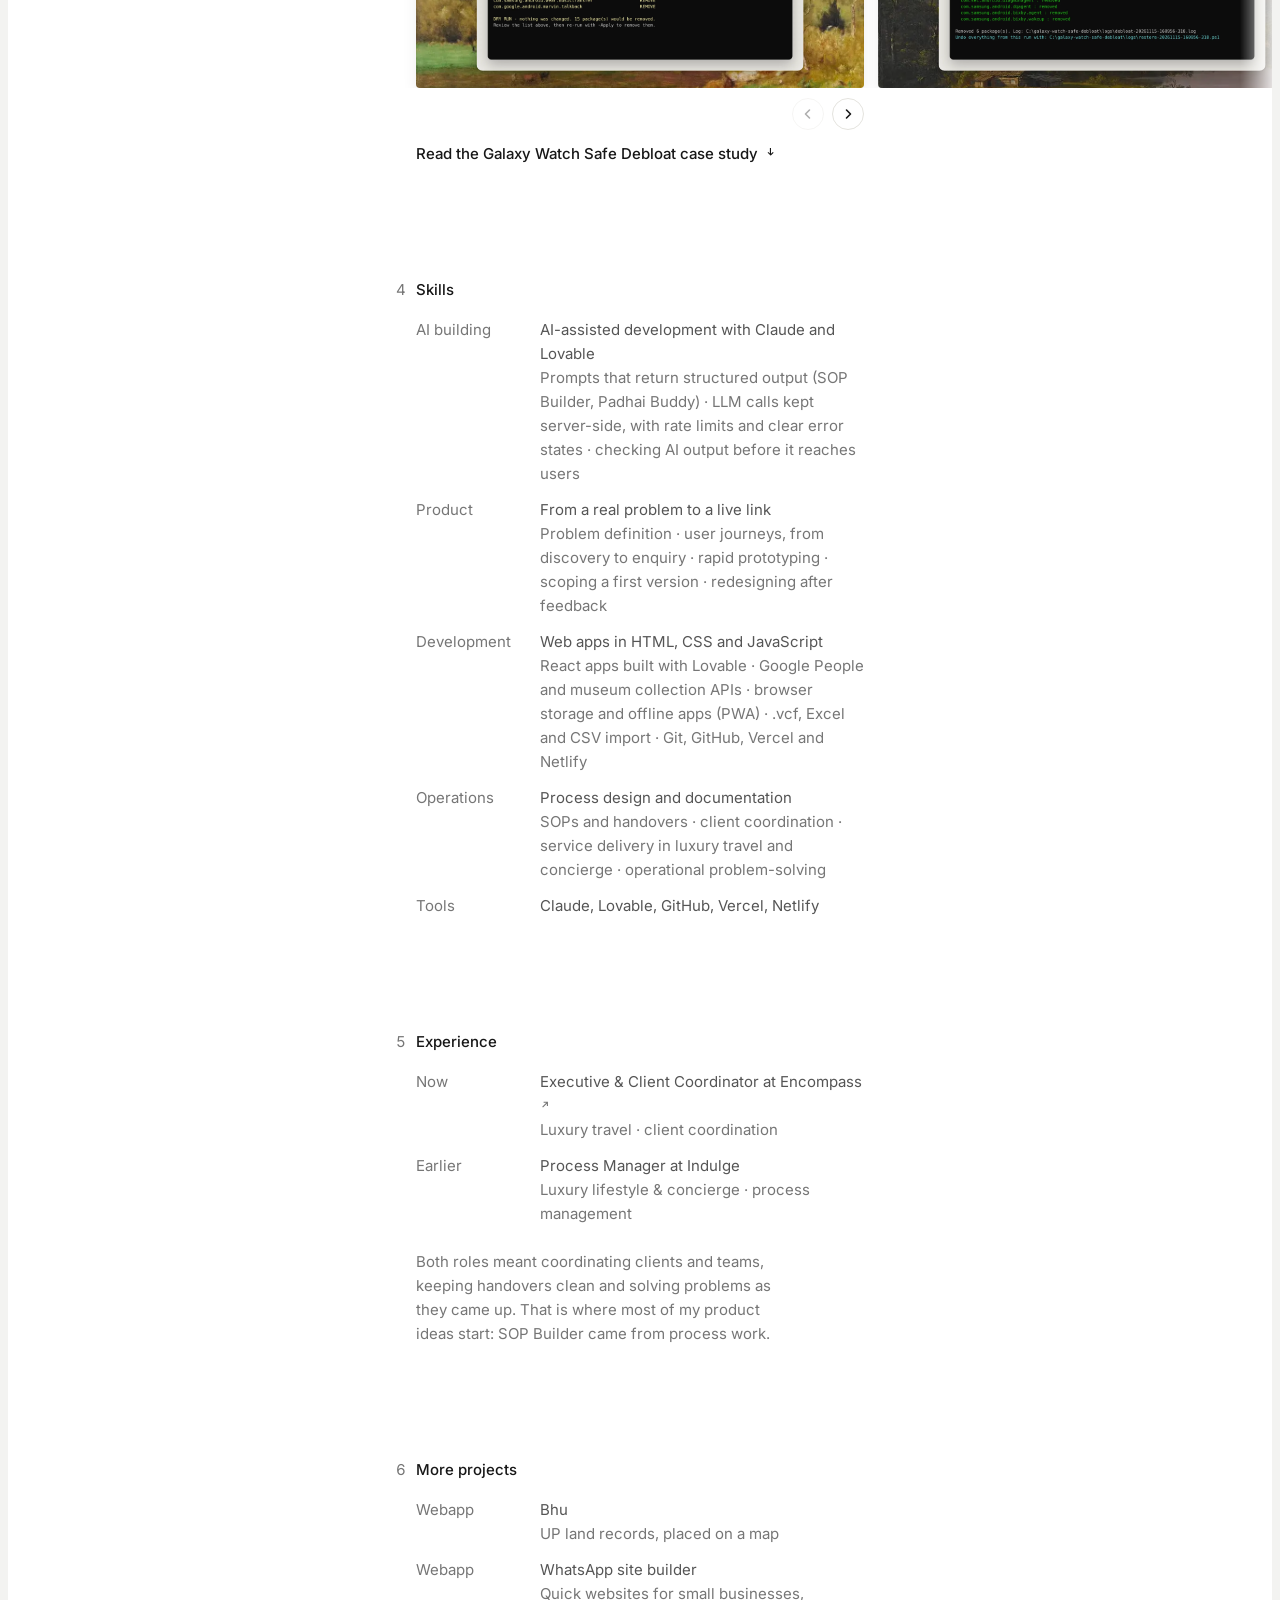
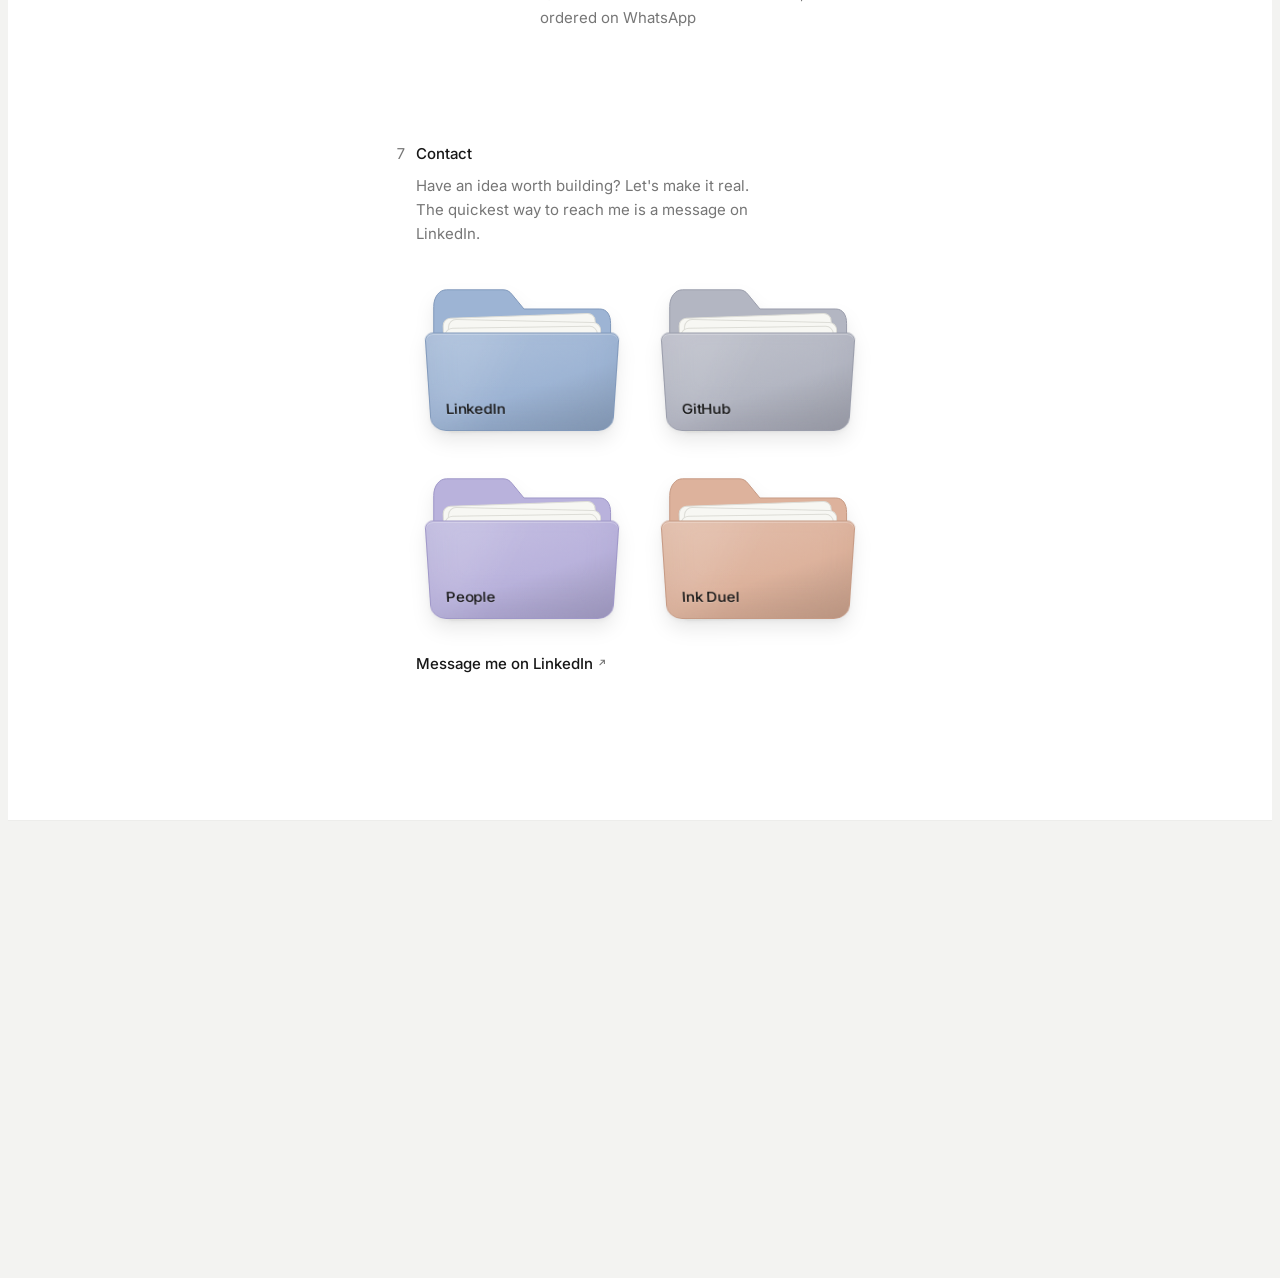
==== commit adc839ed: "Fill hero ring with Taskmaster circle, add Use cases to every project Co-Authored-By: Claude Opus 5." ====
--- a/index.html
+++ b/index.html
@@ -257,7 +257,7 @@
             <section class="gallery" aria-label="Taskmaster screenshots"><div class="track"><div class="card"><button type="button" aria-label="Open Taskmaster website"><img class="bgimg" src="img/l_leaves.webp" alt="" loading="lazy" decoding="async"><img class="shotimg" src="img/shot12.webp" alt="Taskmaster website hero" style="aspect-ratio:1.6" draggable="false" loading="lazy" decoding="async"></button></div><div class="card"><button type="button" aria-label="Open Taskmaster team board"><img class="bgimg" src="img/l_lake.webp" alt="" loading="lazy" decoding="async"><img class="shotimg" src="img/shot13.webp" alt="Taskmaster board with one column per teammate" style="aspect-ratio:1.6" draggable="false" loading="lazy" decoding="async"></button></div><div class="card"><button type="button" aria-label="Open Taskmaster trip project"><img class="bgimg" src="img/l_dunes.webp" alt="" loading="lazy" decoding="async"><img class="shotimg" src="img/shot14.webp" alt="A six-guest trip as a Taskmaster project" style="aspect-ratio:1.6" draggable="false" loading="lazy" decoding="async"></button></div><span class="end" aria-hidden="true"></span>
             </div></section>
             <div class="gnav"><button type="button" data-dir="-1" aria-label="Previous screenshot"><svg viewBox="0 0 14 14" fill="none" stroke="currentColor" stroke-width="1.6" stroke-linecap="round" stroke-linejoin="round"><path d="M8.5 3 4.5 7l4 4"/></svg></button><button type="button" data-dir="1" aria-label="Next screenshot"><svg viewBox="0 0 14 14" fill="none" stroke="currentColor" stroke-width="1.6" stroke-linecap="round" stroke-linejoin="round"><path d="M5.5 3l4 4-4 4"/></svg></button></div>
-            <details class="cs"><summary>Read the Taskmaster case study <svg class="arr" viewBox="0 0 6 16" fill="none" stroke="currentColor" stroke-width="1.1" aria-hidden="true"><path d="M.6 11.2 5.4 6.4M1.6 6.2h3.8V10"/></svg></summary><dl class="tl"><div><dt>Problem</dt><dd>My team of six plans luxury trips. Our task tool was built for much bigger companies, so most of us avoided it and tasks ended up scattered across WhatsApp threads, where things were missed.</dd></div><div><dt>Users</dt><dd>Owners, a coordinator and managers on a small travel team, mostly working on laptops and sometimes on the move.</dd></div><div><dt>My role</dt><dd>Spotted the problem in my own work, designed the product and its website, and built the clickable demo with AI-assisted development.</dd></div><div><dt>Solution</dt><dd>One board with a column per person. Tasks can go to one person or several and share one status. Trips become projects with travel dates, viewable by person or by date. Filters for today, the next 7 days and overdue, plus a calendar that shows busy days. Old tasks import from the previous tool's Excel export, matched to the same people.</dd></div><div><dt>Built with</dt><dd>A single-page HTML, CSS and JavaScript app with a separate marketing site, hosted on Vercel. The planned full version adds Google sign-in and a Supabase database with row-level security.</dd></div><div><dt>Decisions</dt><dd>Three roles: owners and the coordinator see everything, while managers see their own work and the projects they are part of. Managers can only edit or delete tasks they created. The coordinator role belongs to the job, not the person, so it can be handed over.</dd></div><div><dt>Challenges</dt><dd>Making the board readable with many shared tasks, and keeping permissions strict. I checked every person against every task and project, 630 checks in all, including attempts to change a task around a disabled button.</dd></div><div><dt>Limits</dt><dd>The public demo uses sample data saved in one browser. Real accounts, syncing and reminders come with the full build.</dd></div><div><dt>Evidence</dt><dd>Live demo with sample data. I'll add results here once the team is using it.</dd></div><div><dt>Next</dt><dd>Real sign-in and shared data, email reminders, and a phone layout that works like an app.</dd></div><div><dt>Links</dt><dd><a href="https://taskmaster-saim.vercel.app" target="_blank" rel="noreferrer">Live demo</a></dd></div></dl></details>
+            <details class="cs"><summary>Read the Taskmaster case study <svg class="arr" viewBox="0 0 6 16" fill="none" stroke="currentColor" stroke-width="1.1" aria-hidden="true"><path d="M.6 11.2 5.4 6.4M1.6 6.2h3.8V10"/></svg></summary><dl class="tl"><div><dt>Problem</dt><dd>My team of six plans luxury trips. Our task tool was built for much bigger companies, so most of us avoided it and tasks ended up scattered across WhatsApp threads, where things were missed.</dd></div><div><dt>Users</dt><dd>Owners, a coordinator and managers on a small travel team, mostly working on laptops and sometimes on the move.</dd></div><div><dt>Use cases</dt><dd>Seeing who is overloaded before assigning a new task, splitting one booking between two people, tracking everything for a group trip or event in one project, and checking what is overdue at the start of the day.</dd></div><div><dt>My role</dt><dd>Spotted the problem in my own work, designed the product and its website, and built the clickable demo with AI-assisted development.</dd></div><div><dt>Solution</dt><dd>One board with a column per person. Tasks can go to one person or several and share one status. Trips become projects with travel dates, viewable by person or by date. Filters for today, the next 7 days and overdue, plus a calendar that shows busy days. Old tasks import from the previous tool's Excel export, matched to the same people.</dd></div><div><dt>Built with</dt><dd>A single-page HTML, CSS and JavaScript app with a separate marketing site, hosted on Vercel. The planned full version adds Google sign-in and a Supabase database with row-level security.</dd></div><div><dt>Decisions</dt><dd>Three roles: owners and the coordinator see everything, while managers see their own work and the projects they are part of. Managers can only edit or delete tasks they created. The coordinator role belongs to the job, not the person, so it can be handed over.</dd></div><div><dt>Challenges</dt><dd>Making the board readable with many shared tasks, and keeping permissions strict. I checked every person against every task and project, 630 checks in all, including attempts to change a task around a disabled button.</dd></div><div><dt>Limits</dt><dd>The public demo uses sample data saved in one browser. Real accounts, syncing and reminders come with the full build.</dd></div><div><dt>Evidence</dt><dd>Live demo with sample data. I'll add results here once the team is using it.</dd></div><div><dt>Next</dt><dd>Real sign-in and shared data, email reminders, and a phone layout that works like an app.</dd></div><div><dt>Links</dt><dd><a href="https://taskmaster-saim.vercel.app" target="_blank" rel="noreferrer">Live demo</a></dd></div></dl></details>
           </article>
 
           <article>
@@ -269,7 +269,7 @@
             <section class="gallery" aria-label="People screenshots"><div class="track"><div class="card"><button type="button" aria-label="Open People landing page"><img class="bgimg" src="img/l_stream.webp" alt="" loading="lazy" decoding="async"><img class="shotimg" src="img/shot1.webp" alt="People landing page" style="aspect-ratio:1.599" draggable="false" loading="lazy" decoding="async"></button></div><div class="card"><button type="button" aria-label="Open People dashboard"><img class="bgimg" src="img/l_lake.webp" alt="" loading="lazy" decoding="async"><img class="shotimg" src="img/shot2.webp" alt="People dashboard" style="aspect-ratio:1.599" draggable="false" loading="lazy" decoding="async"></button></div><span class="end" aria-hidden="true"></span>
             </div></section>
             <div class="gnav"><button type="button" data-dir="-1" aria-label="Previous screenshot"><svg viewBox="0 0 14 14" fill="none" stroke="currentColor" stroke-width="1.6" stroke-linecap="round" stroke-linejoin="round"><path d="M8.5 3 4.5 7l4 4"/></svg></button><button type="button" data-dir="1" aria-label="Next screenshot"><svg viewBox="0 0 14 14" fill="none" stroke="currentColor" stroke-width="1.6" stroke-linecap="round" stroke-linejoin="round"><path d="M5.5 3l4 4-4 4"/></svg></button></div>
-            <details class="cs"><summary>Read the People case study <svg class="arr" viewBox="0 0 6 16" fill="none" stroke="currentColor" stroke-width="1.1" aria-hidden="true"><path d="M.6 11.2 5.4 6.4M1.6 6.2h3.8V10"/></svg></summary><dl class="tl"><div><dt>Problem</dt><dd>Contacts end up scattered across a phone, a Google account and old spreadsheets. My own contacts lived in an .xlsx file, and no tool made it easy to clean them up and remember to stay in touch.</dd></div><div><dt>Users</dt><dd>People who manage a lot of relationships, like client-facing staff and coordinators, who want one tidy list without signing up for a CRM.</dd></div><div><dt>My role</dt><dd>Defined the problem from my own use, designed the flow and the landing page, built it with AI-assisted development and deployed it on Vercel.</dd></div><div><dt>Solution</dt><dd>Import from .vcf, .xlsx, .csv or Google Contacts, then see one cleaned list. Group people into circles, mark favourites, set a keep-in-touch reminder, write private notes, search, and export the clean list back out as a vCard. The dashboard greets you by name.</dd></div><div><dt>Built with</dt><dd>A single-page HTML, CSS and JavaScript app. Google sign-in with the People API, read-only contacts scope. vCard, Excel and CSV parsing in the browser. Data saved in browser storage. Hosted on Vercel.</dd></div><div><dt>Decisions</dt><dd>Local-first storage, so no contact data is sent to a server I run. Read-only Google access, so the app can never change someone's real contacts. Spreadsheet columns are matched automatically, so a group or category column becomes a circle and carries over on export.</dd></div><div><dt>Challenges</dt><dd>Real spreadsheets are messy: odd column names, missing country codes and duplicates. The importer guesses columns by name and explains that adding a country code such as +91 helps catch duplicates.</dd></div><div><dt>Limits</dt><dd>Contacts live in one browser and do not sync between devices. Google import is one-way.</dd></div><div><dt>Evidence</dt><dd>Live and public. I'll add usage and feedback here once I have them.</dd></div><div><dt>Next</dt><dd>Optional account sync across devices, duplicate merging, and two-way Google sync.</dd></div><div><dt>Links</dt><dd><a href="https://trypeople.vercel.app" target="_blank" rel="noreferrer">Live app</a></dd></div></dl></details>
+            <details class="cs"><summary>Read the People case study <svg class="arr" viewBox="0 0 6 16" fill="none" stroke="currentColor" stroke-width="1.1" aria-hidden="true"><path d="M.6 11.2 5.4 6.4M1.6 6.2h3.8V10"/></svg></summary><dl class="tl"><div><dt>Problem</dt><dd>Contacts end up scattered across a phone, a Google account and old spreadsheets. My own contacts lived in an .xlsx file, and no tool made it easy to clean them up and remember to stay in touch.</dd></div><div><dt>Users</dt><dd>People who manage a lot of relationships, like client-facing staff and coordinators, who want one tidy list without signing up for a CRM.</dd></div><div><dt>Use cases</dt><dd>Cleaning up a messy contact list after changing phones, keeping client and supplier contacts in one place, getting a nudge to call someone you've lost touch with, and keeping private notes on people you meet.</dd></div><div><dt>My role</dt><dd>Defined the problem from my own use, designed the flow and the landing page, built it with AI-assisted development and deployed it on Vercel.</dd></div><div><dt>Solution</dt><dd>Import from .vcf, .xlsx, .csv or Google Contacts, then see one cleaned list. Group people into circles, mark favourites, set a keep-in-touch reminder, write private notes, search, and export the clean list back out as a vCard. The dashboard greets you by name.</dd></div><div><dt>Built with</dt><dd>A single-page HTML, CSS and JavaScript app. Google sign-in with the People API, read-only contacts scope. vCard, Excel and CSV parsing in the browser. Data saved in browser storage. Hosted on Vercel.</dd></div><div><dt>Decisions</dt><dd>Local-first storage, so no contact data is sent to a server I run. Read-only Google access, so the app can never change someone's real contacts. Spreadsheet columns are matched automatically, so a group or category column becomes a circle and carries over on export.</dd></div><div><dt>Challenges</dt><dd>Real spreadsheets are messy: odd column names, missing country codes and duplicates. The importer guesses columns by name and explains that adding a country code such as +91 helps catch duplicates.</dd></div><div><dt>Limits</dt><dd>Contacts live in one browser and do not sync between devices. Google import is one-way.</dd></div><div><dt>Evidence</dt><dd>Live and public. I'll add usage and feedback here once I have them.</dd></div><div><dt>Next</dt><dd>Optional account sync across devices, duplicate merging, and two-way Google sync.</dd></div><div><dt>Links</dt><dd><a href="https://trypeople.vercel.app" target="_blank" rel="noreferrer">Live app</a></dd></div></dl></details>
           </article>
 
           <article>
@@ -292,7 +292,7 @@
             <section class="gallery" aria-label="Mercury screenshots"><div class="track"><div class="card"><button type="button" aria-label="Open Mercury landing page"><img class="bgimg" src="img/l_lake.webp" alt="" loading="lazy" decoding="async"><img class="shotimg" src="img/merc1.webp" alt="Mercury landing page" style="aspect-ratio:1.600" draggable="false" loading="lazy" decoding="async"></button></div><div class="card"><button type="button" aria-label="Open Mercury on a phone"><img class="bgimg" src="img/l_dunes.webp" alt="" loading="lazy" decoding="async"><img class="shotimg" src="img/merc2.webp" alt="Mercury on a phone" style="aspect-ratio:0.462" draggable="false" loading="lazy" decoding="async"></button></div><span class="end" aria-hidden="true"></span>
             </div></section>
             <div class="gnav"><button type="button" data-dir="-1" aria-label="Previous screenshot"><svg viewBox="0 0 14 14" fill="none" stroke="currentColor" stroke-width="1.6" stroke-linecap="round" stroke-linejoin="round"><path d="M8.5 3 4.5 7l4 4"/></svg></button><button type="button" data-dir="1" aria-label="Next screenshot"><svg viewBox="0 0 14 14" fill="none" stroke="currentColor" stroke-width="1.6" stroke-linecap="round" stroke-linejoin="round"><path d="M5.5 3l4 4-4 4"/></svg></button></div>
-            <details class="cs"><summary>Read the Mercury case study <svg class="arr" viewBox="0 0 6 16" fill="none" stroke="currentColor" stroke-width="1.1" aria-hidden="true"><path d="M.6 11.2 5.4 6.4M1.6 6.2h3.8V10"/></svg></summary><dl class="tl"><div><dt>Problem</dt><dd>Planning a trip means stitching together tabs, blogs and notes before you even have a day-by-day plan.</dd></div><div><dt>Users</dt><dd>Travellers who want a complete first draft of an itinerary quickly, to refine or share.</dd></div><div><dt>My role</dt><dd>Built it with Lovable, from the user flow to the interface, and shared it on social media for feedback.</dd></div><div><dt>Solution</dt><dd>Enter your destination, dates and travel style. Mercury writes a complete day-by-day itinerary in one go, which you can download as a PDF.</dd></div><div><dt>Built with</dt><dd>Lovable (React) with a backend function that calls the AI model, so no key sits in the page. The PDF is generated in the browser with jsPDF.</dd></div><div><dt>Decisions</dt><dd>One-shot generation keeps the experience fast. Nothing you type is stored or shared; it is used only to write the itinerary.</dd></div><div><dt>Challenges</dt><dd>Vague requests produce generic plans, so the page asks for more detail up front: the more you share about the trip, the better the itinerary.</dd></div><div><dt>Limits</dt><dd>An AI-written itinerary is a draft. Opening hours, prices and travel times should be checked before booking.</dd></div><div><dt>Evidence</dt><dd>Live and shared publicly for feedback.</dd></div><div><dt>Next</dt><dd>Editing single days without regenerating everything, and live checks on opening hours and travel times.</dd></div><div><dt>Links</dt><dd><a href="https://mercury-travel.lovable.app" target="_blank" rel="noreferrer">Live app</a></dd></div></dl></details>
+            <details class="cs"><summary>Read the Mercury case study <svg class="arr" viewBox="0 0 6 16" fill="none" stroke="currentColor" stroke-width="1.1" aria-hidden="true"><path d="M.6 11.2 5.4 6.4M1.6 6.2h3.8V10"/></svg></summary><dl class="tl"><div><dt>Problem</dt><dd>Planning a trip means stitching together tabs, blogs and notes before you even have a day-by-day plan.</dd></div><div><dt>Users</dt><dd>Travellers who want a complete first draft of an itinerary quickly, to refine or share.</dd></div><div><dt>Use cases</dt><dd>Getting a first-draft plan for a weekend away, sharing a day-by-day itinerary with friends or family before booking, and comparing two destinations by seeing what a few days in each would look like.</dd></div><div><dt>My role</dt><dd>Built it with Lovable, from the user flow to the interface, and shared it on social media for feedback.</dd></div><div><dt>Solution</dt><dd>Enter your destination, dates and travel style. Mercury writes a complete day-by-day itinerary in one go, which you can download as a PDF.</dd></div><div><dt>Built with</dt><dd>Lovable (React) with a backend function that calls the AI model, so no key sits in the page. The PDF is generated in the browser with jsPDF.</dd></div><div><dt>Decisions</dt><dd>One-shot generation keeps the experience fast. Nothing you type is stored or shared; it is used only to write the itinerary.</dd></div><div><dt>Challenges</dt><dd>Vague requests produce generic plans, so the page asks for more detail up front: the more you share about the trip, the better the itinerary.</dd></div><div><dt>Limits</dt><dd>An AI-written itinerary is a draft. Opening hours, prices and travel times should be checked before booking.</dd></div><div><dt>Evidence</dt><dd>Live and shared publicly for feedback.</dd></div><div><dt>Next</dt><dd>Editing single days without regenerating everything, and live checks on opening hours and travel times.</dd></div><div><dt>Links</dt><dd><a href="https://mercury-travel.lovable.app" target="_blank" rel="noreferrer">Live app</a></dd></div></dl></details>
           </article>
 
           <article>
@@ -304,7 +304,7 @@
             <section class="gallery" aria-label="Cardsight screenshots"><div class="track"><div class="card"><button type="button" aria-label="Open Cardsight home"><img class="bgimg" src="img/l_stream.webp" alt="" loading="lazy" decoding="async"><img class="shotimg" src="img/cards1.webp" alt="Cardsight home with card search" style="aspect-ratio:1.600" draggable="false" loading="lazy" decoding="async"></button></div><div class="card"><button type="button" aria-label="Open Cardsight card result on a phone"><img class="bgimg" src="img/l_leaves.webp" alt="" loading="lazy" decoding="async"><img class="shotimg" src="img/cards2.webp" alt="Cardsight result for the Cashback SBI Card on a phone" style="aspect-ratio:0.462" draggable="false" loading="lazy" decoding="async"></button></div><span class="end" aria-hidden="true"></span>
             </div></section>
             <div class="gnav"><button type="button" data-dir="-1" aria-label="Previous screenshot"><svg viewBox="0 0 14 14" fill="none" stroke="currentColor" stroke-width="1.6" stroke-linecap="round" stroke-linejoin="round"><path d="M8.5 3 4.5 7l4 4"/></svg></button><button type="button" data-dir="1" aria-label="Next screenshot"><svg viewBox="0 0 14 14" fill="none" stroke="currentColor" stroke-width="1.6" stroke-linecap="round" stroke-linejoin="round"><path d="M5.5 3l4 4-4 4"/></svg></button></div>
-            <details class="cs"><summary>Read the Cardsight case study <svg class="arr" viewBox="0 0 6 16" fill="none" stroke="currentColor" stroke-width="1.1" aria-hidden="true"><path d="M.6 11.2 5.4 6.4M1.6 6.2h3.8V10"/></svg></summary><dl class="tl"><div><dt>Problem</dt><dd>Card terms change quietly. Fee waivers rise, cashback gets capped and lounge access gets tied to spend, and most people only find out after it has cost them. Bank offer pages are scattered and rarely say which card a change affects.</dd></div><div><dt>Users</dt><dd>Indian credit card holders who want to know what their card gives them today, and whether a different card from the same bank would suit them better.</dd></div><div><dt>My role</dt><dd>Came up with the idea, chose the no-API approach and the design direction, and shipped it to Vercel with AI-assisted development.</dd></div><div><dt>Solution</dt><dd>Search by card name to see the annual fee, the spend that waives it, lounge access, forex markup, standing benefits, bank offers with their end dates and the upgrade path within the same bank. Cards whose terms changed in 2026 carry a clear note explaining what changed.</dd></div><div><dt>Built with</dt><dd>A single HTML file with vanilla JavaScript and a hand-checked card database of 27 cards across 8 banks, researched from bank pages and card review sites. Hosted on Vercel.</dd></div><div><dt>Decisions</dt><dd>A curated database instead of live scraping or a paid AI lookup, so searches are instant and free to run. Card name only, never a card number, so people can trust it. Every result shows when it was last verified.</dd></div><div><dt>Challenges</dt><dd>Sources often disagree, especially after a devaluation. Where they did, the card says "check with the bank" instead of guessing, and offers without a published end date say so.</dd></div><div><dt>Limits</dt><dd>Offers go stale between weekly checks, and live bank offers are covered for four banks so far. It is an information tool, not financial advice.</dd></div><div><dt>Evidence</dt><dd>Live and public. I'll add usage and feedback here once I have them.</dd></div><div><dt>Next</dt><dd>An automatic weekly refresh of offers, more cards and banks, and a short quiz that suggests a card from how someone spends.</dd></div><div><dt>Links</dt><dd><a href="https://card-sight.vercel.app" target="_blank" rel="noreferrer">Live app</a></dd></div></dl></details>
+            <details class="cs"><summary>Read the Cardsight case study <svg class="arr" viewBox="0 0 6 16" fill="none" stroke="currentColor" stroke-width="1.1" aria-hidden="true"><path d="M.6 11.2 5.4 6.4M1.6 6.2h3.8V10"/></svg></summary><dl class="tl"><div><dt>Problem</dt><dd>Card terms change quietly. Fee waivers rise, cashback gets capped and lounge access gets tied to spend, and most people only find out after it has cost them. Bank offer pages are scattered and rarely say which card a change affects.</dd></div><div><dt>Users</dt><dd>Indian credit card holders who want to know what their card gives them today, and whether a different card from the same bank would suit them better.</dd></div><div><dt>Use cases</dt><dd>Checking whether your card's fee is still worth paying, finding the offer to use on a big purchase this month, seeing if your card's benefits were cut quietly, and deciding which card to ask your bank to upgrade to.</dd></div><div><dt>My role</dt><dd>Came up with the idea, chose the no-API approach and the design direction, and shipped it to Vercel with AI-assisted development.</dd></div><div><dt>Solution</dt><dd>Search by card name to see the annual fee, the spend that waives it, lounge access, forex markup, standing benefits, bank offers with their end dates and the upgrade path within the same bank. Cards whose terms changed in 2026 carry a clear note explaining what changed.</dd></div><div><dt>Built with</dt><dd>A single HTML file with vanilla JavaScript and a hand-checked card database of 27 cards across 8 banks, researched from bank pages and card review sites. Hosted on Vercel.</dd></div><div><dt>Decisions</dt><dd>A curated database instead of live scraping or a paid AI lookup, so searches are instant and free to run. Card name only, never a card number, so people can trust it. Every result shows when it was last verified.</dd></div><div><dt>Challenges</dt><dd>Sources often disagree, especially after a devaluation. Where they did, the card says "check with the bank" instead of guessing, and offers without a published end date say so.</dd></div><div><dt>Limits</dt><dd>Offers go stale between weekly checks, and live bank offers are covered for four banks so far. It is an information tool, not financial advice.</dd></div><div><dt>Evidence</dt><dd>Live and public. I'll add usage and feedback here once I have them.</dd></div><div><dt>Next</dt><dd>An automatic weekly refresh of offers, more cards and banks, and a short quiz that suggests a card from how someone spends.</dd></div><div><dt>Links</dt><dd><a href="https://card-sight.vercel.app" target="_blank" rel="noreferrer">Live app</a></dd></div></dl></details>
           </article>
         </div>
       </section>
@@ -322,7 +322,7 @@
             <section class="gallery" aria-label="Alternative screenshots"><div class="track"><div class="card"><button type="button" aria-label="Open Alternative home"><img class="bgimg" src="img/l_dunes.webp" alt="" loading="lazy" decoding="async"><img class="shotimg" src="img/shot15.webp" alt="Alternative home: Same place. New order." style="aspect-ratio:1.6" draggable="false" loading="lazy" decoding="async"></button></div><div class="card"><button type="button" aria-label="Open Alternative guide"><img class="bgimg" src="img/l_leaves.webp" alt="" loading="lazy" decoding="async"><img class="shotimg" src="img/shot16.webp" alt="Alternative guide with search, diet filters and restaurant cards" style="aspect-ratio:1.6" draggable="false" loading="lazy" decoding="async"></button></div><span class="end" aria-hidden="true"></span>
             </div></section>
             <div class="gnav"><button type="button" data-dir="-1" aria-label="Previous screenshot"><svg viewBox="0 0 14 14" fill="none" stroke="currentColor" stroke-width="1.6" stroke-linecap="round" stroke-linejoin="round"><path d="M8.5 3 4.5 7l4 4"/></svg></button><button type="button" data-dir="1" aria-label="Next screenshot"><svg viewBox="0 0 14 14" fill="none" stroke="currentColor" stroke-width="1.6" stroke-linecap="round" stroke-linejoin="round"><path d="M5.5 3l4 4-4 4"/></svg></button></div>
-            <details class="cs"><summary>Read the Alternative case study <svg class="arr" viewBox="0 0 6 16" fill="none" stroke="currentColor" stroke-width="1.1" aria-hidden="true"><path d="M.6 11.2 5.4 6.4M1.6 6.2h3.8V10"/></svg></summary><dl class="tl"><div><dt>Problem</dt><dd>At Lucknow's famous places, most people order the one dish the restaurant is known for, every time. The rest of the menu goes untried.</dd></div><div><dt>Users</dt><dd>Locals and visitors heading back to a favourite, vegetarian or not, who want something new without gambling on a new restaurant.</dd></div><div><dt>My role</dt><dd>Came up with the idea, chose the restaurants and swaps, compared nine visual styles before settling on a soft neumorphic look, and built and deployed it with AI-assisted development.</dd></div><div><dt>Solution</dt><dd>Each restaurant card shows the usual order and a different dish to try at the same branch, as a vegetarian and a non-vegetarian pair, with a one-line reason, a source link and directions. Search covers restaurants, areas and dishes, works with the diet filters, and a Surprise me button picks a card for you.</dd></div><div><dt>Built with</dt><dd>A single HTML, CSS and JavaScript page with the guide kept in an editable data list. Hosted on Vercel.</dd></div><div><dt>Decisions</dt><dd>Sources are labelled as an official menu, a delivery listing or a third-party listing, with the date they were checked. Where a pick could not be verified, the card says so instead of guessing, and nothing claims a dish is available right now.</dd></div><div><dt>Challenges</dt><dd>Some famous places are almost all meat or entirely vegetarian, so not every restaurant has both swaps. Those cards say plainly which side is missing and why.</dd></div><div><dt>Limits</dt><dd>Menus change, so visitors are asked to confirm dine-in availability with the branch. Several dish sources still need checking.</dd></div><div><dt>Evidence</dt><dd>Live and public. I'll add usage and feedback here once I have them.</dd></div><div><dt>Next</dt><dd>More restaurants, the missing vegetarian swaps, and official menu links for every pick.</dd></div><div><dt>Links</dt><dd><a href="https://alternative-lucknow.vercel.app" target="_blank" rel="noreferrer">Live app</a></dd></div></dl></details>
+            <details class="cs"><summary>Read the Alternative case study <svg class="arr" viewBox="0 0 6 16" fill="none" stroke="currentColor" stroke-width="1.1" aria-hidden="true"><path d="M.6 11.2 5.4 6.4M1.6 6.2h3.8V10"/></svg></summary><dl class="tl"><div><dt>Problem</dt><dd>At Lucknow's famous places, most people order the one dish the restaurant is known for, every time. The rest of the menu goes untried.</dd></div><div><dt>Users</dt><dd>Locals and visitors heading back to a favourite, vegetarian or not, who want something new without gambling on a new restaurant.</dd></div><div><dt>Use cases</dt><dd>Trying something new at a favourite restaurant, finding a vegetarian pick at a famous non-vegetarian place, and showing visiting friends more of Lucknow's food than the one famous dish.</dd></div><div><dt>My role</dt><dd>Came up with the idea, chose the restaurants and swaps, compared nine visual styles before settling on a soft neumorphic look, and built and deployed it with AI-assisted development.</dd></div><div><dt>Solution</dt><dd>Each restaurant card shows the usual order and a different dish to try at the same branch, as a vegetarian and a non-vegetarian pair, with a one-line reason, a source link and directions. Search covers restaurants, areas and dishes, works with the diet filters, and a Surprise me button picks a card for you.</dd></div><div><dt>Built with</dt><dd>A single HTML, CSS and JavaScript page with the guide kept in an editable data list. Hosted on Vercel.</dd></div><div><dt>Decisions</dt><dd>Sources are labelled as an official menu, a delivery listing or a third-party listing, with the date they were checked. Where a pick could not be verified, the card says so instead of guessing, and nothing claims a dish is available right now.</dd></div><div><dt>Challenges</dt><dd>Some famous places are almost all meat or entirely vegetarian, so not every restaurant has both swaps. Those cards say plainly which side is missing and why.</dd></div><div><dt>Limits</dt><dd>Menus change, so visitors are asked to confirm dine-in availability with the branch. Several dish sources still need checking.</dd></div><div><dt>Evidence</dt><dd>Live and public. I'll add usage and feedback here once I have them.</dd></div><div><dt>Next</dt><dd>More restaurants, the missing vegetarian swaps, and official menu links for every pick.</dd></div><div><dt>Links</dt><dd><a href="https://alternative-lucknow.vercel.app" target="_blank" rel="noreferrer">Live app</a></dd></div></dl></details>
           </article>
 
           <article>
@@ -334,7 +334,7 @@
             <section class="gallery" aria-label="The Museum screenshots"><div class="track"><div class="card"><button type="button" aria-label="Open The Museum welcome screen"><img class="bgimg" src="img/l_storm.webp" alt="" loading="lazy" decoding="async"><img class="shotimg" src="img/museum1.webp" alt="The Museum welcome screen with a Vermeer painting" style="aspect-ratio:0.462" draggable="false" loading="lazy" decoding="async"></button></div><div class="card"><button type="button" aria-label="Open The Museum home gallery"><img class="bgimg" src="img/l_lake.webp" alt="" loading="lazy" decoding="async"><img class="shotimg" src="img/museum2.webp" alt="The Museum home with search, collection filters and exhibitions" style="aspect-ratio:0.462" draggable="false" loading="lazy" decoding="async"></button></div><span class="end" aria-hidden="true"></span>
             </div></section>
             <div class="gnav"><button type="button" data-dir="-1" aria-label="Previous screenshot"><svg viewBox="0 0 14 14" fill="none" stroke="currentColor" stroke-width="1.6" stroke-linecap="round" stroke-linejoin="round"><path d="M8.5 3 4.5 7l4 4"/></svg></button><button type="button" data-dir="1" aria-label="Next screenshot"><svg viewBox="0 0 14 14" fill="none" stroke="currentColor" stroke-width="1.6" stroke-linecap="round" stroke-linejoin="round"><path d="M5.5 3l4 4-4 4"/></svg></button></div>
-            <details class="cs"><summary>Read the The Museum case study <svg class="arr" viewBox="0 0 6 16" fill="none" stroke="currentColor" stroke-width="1.1" aria-hidden="true"><path d="M.6 11.2 5.4 6.4M1.6 6.2h3.8V10"/></svg></summary><dl class="tl"><div><dt>Problem</dt><dd>Great public-domain art is free to look at, but museum websites are built for research, not for browsing on a phone, and most art apps are full of ads.</dd></div><div><dt>Users</dt><dd>Anyone curious about old art who wants to wander a collection on their phone without signing up or seeing ads.</dd></div><div><dt>My role</dt><dd>Chose the idea, compared three design directions of my own and picked the final look, then built and shipped it with AI-assisted development.</dd></div><div><dt>Solution</dt><dd>Paintings and sculpture from The Met and the Art Institute of Chicago, grouped into exhibitions, eras and artists, with an artwork of the day and pinch-to-zoom on every piece. It installs on a phone like an app.</dd></div><div><dt>Built with</dt><dd>HTML, CSS and JavaScript as an installable web app (PWA), reading live from The Met and Art Institute of Chicago open-access collection APIs. Hosted on Vercel.</dd></div><div><dt>Decisions</dt><dd>Only public-domain works, so every image can be shown in full without licensing questions. A dark gallery look with spotlit art and serif captions, so the paintings carry the colour.</dd></div><div><dt>Challenges</dt><dd>The first gallery design looked like a generic image grid. I rebuilt it around the dark museum mockup I started from, which is what made it feel like walking through a gallery.</dd></div><div><dt>Limits</dt><dd>Depends on the two museums' APIs being up, and only covers what they mark as public domain.</dd></div><div><dt>Evidence</dt><dd>Live and public. I'll add usage and feedback here once I have them.</dd></div><div><dt>Next</dt><dd>A history timeline across the collection and saved favourites.</dd></div><div><dt>Links</dt><dd><a href="https://the-museum-flame.vercel.app" target="_blank" rel="noreferrer">Live app</a></dd></div></dl></details>
+            <details class="cs"><summary>Read the The Museum case study <svg class="arr" viewBox="0 0 6 16" fill="none" stroke="currentColor" stroke-width="1.1" aria-hidden="true"><path d="M.6 11.2 5.4 6.4M1.6 6.2h3.8V10"/></svg></summary><dl class="tl"><div><dt>Problem</dt><dd>Great public-domain art is free to look at, but museum websites are built for research, not for browsing on a phone, and most art apps are full of ads.</dd></div><div><dt>Users</dt><dd>Anyone curious about old art who wants to wander a collection on their phone without signing up or seeing ads.</dd></div><div><dt>Use cases</dt><dd>Browsing great paintings on a commute, discovering an artist through a themed exhibition, looking closely at details with zoom, and keeping an artwork of the day as a small daily habit.</dd></div><div><dt>My role</dt><dd>Chose the idea, compared three design directions of my own and picked the final look, then built and shipped it with AI-assisted development.</dd></div><div><dt>Solution</dt><dd>Paintings and sculpture from The Met and the Art Institute of Chicago, grouped into exhibitions, eras and artists, with an artwork of the day and pinch-to-zoom on every piece. It installs on a phone like an app.</dd></div><div><dt>Built with</dt><dd>HTML, CSS and JavaScript as an installable web app (PWA), reading live from The Met and Art Institute of Chicago open-access collection APIs. Hosted on Vercel.</dd></div><div><dt>Decisions</dt><dd>Only public-domain works, so every image can be shown in full without licensing questions. A dark gallery look with spotlit art and serif captions, so the paintings carry the colour.</dd></div><div><dt>Challenges</dt><dd>The first gallery design looked like a generic image grid. I rebuilt it around the dark museum mockup I started from, which is what made it feel like walking through a gallery.</dd></div><div><dt>Limits</dt><dd>Depends on the two museums' APIs being up, and only covers what they mark as public domain.</dd></div><div><dt>Evidence</dt><dd>Live and public. I'll add usage and feedback here once I have them.</dd></div><div><dt>Next</dt><dd>A history timeline across the collection and saved favourites.</dd></div><div><dt>Links</dt><dd><a href="https://the-museum-flame.vercel.app" target="_blank" rel="noreferrer">Live app</a></dd></div></dl></details>
           </article>
 
           <article>
@@ -346,7 +346,7 @@
             <section class="gallery" aria-label="Padhai Buddy screenshots"><div class="track"><div class="card"><button type="button" aria-label="Open Padhai Buddy quiz"><img class="bgimg" src="img/l_stream.webp" alt="" loading="lazy" decoding="async"><img class="shotimg" src="img/shot7.webp" alt="Padhai Buddy quiz" style="aspect-ratio:1.599" draggable="false" loading="lazy" decoding="async"></button></div><div class="card"><button type="button" aria-label="Open Padhai Buddy answer feedback"><img class="bgimg" src="img/l_storm.webp" alt="" loading="lazy" decoding="async"><img class="shotimg" src="img/shot8.webp" alt="Padhai Buddy answer feedback" style="aspect-ratio:1.599" draggable="false" loading="lazy" decoding="async"></button></div><span class="end" aria-hidden="true"></span>
             </div></section>
             <div class="gnav"><button type="button" data-dir="-1" aria-label="Previous screenshot"><svg viewBox="0 0 14 14" fill="none" stroke="currentColor" stroke-width="1.6" stroke-linecap="round" stroke-linejoin="round"><path d="M8.5 3 4.5 7l4 4"/></svg></button><button type="button" data-dir="1" aria-label="Next screenshot"><svg viewBox="0 0 14 14" fill="none" stroke="currentColor" stroke-width="1.6" stroke-linecap="round" stroke-linejoin="round"><path d="M5.5 3l4 4-4 4"/></svg></button></div>
-            <details class="cs"><summary>Read the Padhai Buddy case study <svg class="arr" viewBox="0 0 6 16" fill="none" stroke="currentColor" stroke-width="1.1" aria-hidden="true"><path d="M.6 11.2 5.4 6.4M1.6 6.2h3.8V10"/></svg></summary><dl class="tl"><div><dt>Problem</dt><dd>Students revise by rereading notes, which feels productive but rarely sticks. Turning notes into practice questions by hand takes longer than the revision itself.</dd></div><div><dt>Users</dt><dd>Students preparing for NEET, JEE, UPSC Prelims and CBSE boards, studying in English, Hindi or Hinglish.</dd></div><div><dt>My role</dt><dd>Defined the idea and the exam styles, chose the design direction and built it with AI-assisted development, including the server function that writes the quiz.</dd></div><div><dt>Solution</dt><dd>Paste notes or upload a PDF, pick an exam style and language, and get a quiz one question at a time. Questions you miss come back after 1, 3 and 7 days in a revision queue.</dd></div><div><dt>Built with</dt><dd>A single-page HTML and JavaScript app with pdf.js to read PDFs in the browser, and a Vercel serverless function that asks Claude for the quiz. The API key lives only on the server.</dd></div><div><dt>Decisions</dt><dd>No accounts: notes, progress and the revision queue are kept in the browser on your device, and the notes text is sent only to write the quiz. Each exam style has its own question formats, such as assertion-reason for NEET and statement-based questions for UPSC.</dd></div><div><dt>Challenges</dt><dd>Model output has to be reliable enough to grade. The function asks for a fixed format, rejects notes that are too short, rate-limits to 8 quizzes per 10 minutes, and falls back to a sample quiz when generation is not available.</dd></div><div><dt>Limits</dt><dd>Progress does not sync between devices, and a quiz is only as good as the notes it is written from.</dd></div><div><dt>Evidence</dt><dd>Live and public. I'll add usage and feedback here once I have them.</dd></div><div><dt>Next</dt><dd>Optional sync across devices and question banks shared by a class.</dd></div><div><dt>Links</dt><dd><a href="/padhai-buddy/" target="_blank" rel="noreferrer">Live app</a></dd></div></dl></details>
+            <details class="cs"><summary>Read the Padhai Buddy case study <svg class="arr" viewBox="0 0 6 16" fill="none" stroke="currentColor" stroke-width="1.1" aria-hidden="true"><path d="M.6 11.2 5.4 6.4M1.6 6.2h3.8V10"/></svg></summary><dl class="tl"><div><dt>Problem</dt><dd>Students revise by rereading notes, which feels productive but rarely sticks. Turning notes into practice questions by hand takes longer than the revision itself.</dd></div><div><dt>Users</dt><dd>Students preparing for NEET, JEE, UPSC Prelims and CBSE boards, studying in English, Hindi or Hinglish.</dd></div><div><dt>Use cases</dt><dd>Turning a chapter of notes into a quick test before an exam, revising in Hindi or Hinglish, practising in the style of a specific exam, and going back over the questions you got wrong a few days later.</dd></div><div><dt>My role</dt><dd>Defined the idea and the exam styles, chose the design direction and built it with AI-assisted development, including the server function that writes the quiz.</dd></div><div><dt>Solution</dt><dd>Paste notes or upload a PDF, pick an exam style and language, and get a quiz one question at a time. Questions you miss come back after 1, 3 and 7 days in a revision queue.</dd></div><div><dt>Built with</dt><dd>A single-page HTML and JavaScript app with pdf.js to read PDFs in the browser, and a Vercel serverless function that asks Claude for the quiz. The API key lives only on the server.</dd></div><div><dt>Decisions</dt><dd>No accounts: notes, progress and the revision queue are kept in the browser on your device, and the notes text is sent only to write the quiz. Each exam style has its own question formats, such as assertion-reason for NEET and statement-based questions for UPSC.</dd></div><div><dt>Challenges</dt><dd>Model output has to be reliable enough to grade. The function asks for a fixed format, rejects notes that are too short, rate-limits to 8 quizzes per 10 minutes, and falls back to a sample quiz when generation is not available.</dd></div><div><dt>Limits</dt><dd>Progress does not sync between devices, and a quiz is only as good as the notes it is written from.</dd></div><div><dt>Evidence</dt><dd>Live and public. I'll add usage and feedback here once I have them.</dd></div><div><dt>Next</dt><dd>Optional sync across devices and question banks shared by a class.</dd></div><div><dt>Links</dt><dd><a href="/padhai-buddy/" target="_blank" rel="noreferrer">Live app</a></dd></div></dl></details>
           </article>
 
 
@@ -359,7 +359,7 @@
             <section class="gallery" aria-label="Resonance screenshots"><div class="track"><div class="card"><button type="button" aria-label="Open Resonance player"><img class="bgimg" src="img/l_storm.webp" alt="" loading="lazy" decoding="async"><img class="shotimg" src="img/reso1.webp" alt="Resonance player" style="aspect-ratio:1.600" draggable="false" loading="lazy" decoding="async"></button></div><div class="card"><button type="button" aria-label="Open Resonance in another color"><img class="bgimg" src="img/l_leaves.webp" alt="" loading="lazy" decoding="async"><img class="shotimg" src="img/reso2.webp" alt="Resonance in another color" style="aspect-ratio:1.600" draggable="false" loading="lazy" decoding="async"></button></div><span class="end" aria-hidden="true"></span>
             </div></section>
             <div class="gnav"><button type="button" data-dir="-1" aria-label="Previous screenshot"><svg viewBox="0 0 14 14" fill="none" stroke="currentColor" stroke-width="1.6" stroke-linecap="round" stroke-linejoin="round"><path d="M8.5 3 4.5 7l4 4"/></svg></button><button type="button" data-dir="1" aria-label="Next screenshot"><svg viewBox="0 0 14 14" fill="none" stroke="currentColor" stroke-width="1.6" stroke-linecap="round" stroke-linejoin="round"><path d="M5.5 3l4 4-4 4"/></svg></button></div>
-            <details class="cs"><summary>Read the Resonance case study <svg class="arr" viewBox="0 0 6 16" fill="none" stroke="currentColor" stroke-width="1.1" aria-hidden="true"><path d="M.6 11.2 5.4 6.4M1.6 6.2h3.8V10"/></svg></summary><dl class="tl"><div><dt>Problem</dt><dd>Music players are either streaming apps or plain file lists. I wanted my own music folder to feel like holding a physical device again.</dd></div><div><dt>Users</dt><dd>People with their own music files who want a player with character, starting with me.</dd></div><div><dt>My role</dt><dd>Designed the device, its controls and finishes, and built it with AI-assisted development.</dd></div><div><dt>Solution</dt><dd>A pocket-device player with spinning reels, an equalizer, a spectrum view and seven body colours in matte or glossy. You point it at a folder of music on your device and it plays from there.</dd></div><div><dt>Built with</dt><dd>HTML, CSS and JavaScript using the browser's audio features. Hosted on Netlify.</dd></div><div><dt>Decisions</dt><dd>It plays local files rather than a streaming service, so it works without an account and nothing is uploaded.</dd></div><div><dt>Challenges</dt><dd>A web page cannot read your music on its own, so the player asks you to pick the folder and explains why before it can play anything.</dd></div><div><dt>Limits</dt><dd>Plays only files on the device you open it on.</dd></div><div><dt>Evidence</dt><dd>Live and public.</dd></div><div><dt>Next</dt><dd>Playlists and remembering the last folder between visits.</dd></div><div><dt>Links</dt><dd><a href="https://resonance-player.netlify.app" target="_blank" rel="noreferrer">Live app</a></dd></div></dl></details>
+            <details class="cs"><summary>Read the Resonance case study <svg class="arr" viewBox="0 0 6 16" fill="none" stroke="currentColor" stroke-width="1.1" aria-hidden="true"><path d="M.6 11.2 5.4 6.4M1.6 6.2h3.8V10"/></svg></summary><dl class="tl"><div><dt>Problem</dt><dd>Music players are either streaming apps or plain file lists. I wanted my own music folder to feel like holding a physical device again.</dd></div><div><dt>Users</dt><dd>People with their own music files who want a player with character, starting with me.</dd></div><div><dt>Use cases</dt><dd>Listening to your own downloaded music without a streaming subscription, playing music offline, and giving a personal music collection a player that feels like a real device.</dd></div><div><dt>My role</dt><dd>Designed the device, its controls and finishes, and built it with AI-assisted development.</dd></div><div><dt>Solution</dt><dd>A pocket-device player with spinning reels, an equalizer, a spectrum view and seven body colours in matte or glossy. You point it at a folder of music on your device and it plays from there.</dd></div><div><dt>Built with</dt><dd>HTML, CSS and JavaScript using the browser's audio features. Hosted on Netlify.</dd></div><div><dt>Decisions</dt><dd>It plays local files rather than a streaming service, so it works without an account and nothing is uploaded.</dd></div><div><dt>Challenges</dt><dd>A web page cannot read your music on its own, so the player asks you to pick the folder and explains why before it can play anything.</dd></div><div><dt>Limits</dt><dd>Plays only files on the device you open it on.</dd></div><div><dt>Evidence</dt><dd>Live and public.</dd></div><div><dt>Next</dt><dd>Playlists and remembering the last folder between visits.</dd></div><div><dt>Links</dt><dd><a href="https://resonance-player.netlify.app" target="_blank" rel="noreferrer">Live app</a></dd></div></dl></details>
           </article>
 
           <article>
@@ -371,7 +371,7 @@
             <section class="gallery" aria-label="Odin screenshots"><div class="track"><div class="card"><button type="button" aria-label="Open Odin before writing"><img class="bgimg" src="img/l_stream.webp" alt="" loading="lazy" decoding="async"><img class="shotimg" src="img/odin1.webp" alt="Odin before writing" style="aspect-ratio:0.462" draggable="false" loading="lazy" decoding="async"></button></div><div class="card"><button type="button" aria-label="Open Odin with a first line written"><img class="bgimg" src="img/l_dunes.webp" alt="" loading="lazy" decoding="async"><img class="shotimg" src="img/odin2.webp" alt="Odin with a first line written" style="aspect-ratio:0.462" draggable="false" loading="lazy" decoding="async"></button></div><span class="end" aria-hidden="true"></span>
             </div></section>
             <div class="gnav"><button type="button" data-dir="-1" aria-label="Previous screenshot"><svg viewBox="0 0 14 14" fill="none" stroke="currentColor" stroke-width="1.6" stroke-linecap="round" stroke-linejoin="round"><path d="M8.5 3 4.5 7l4 4"/></svg></button><button type="button" data-dir="1" aria-label="Next screenshot"><svg viewBox="0 0 14 14" fill="none" stroke="currentColor" stroke-width="1.6" stroke-linecap="round" stroke-linejoin="round"><path d="M5.5 3l4 4-4 4"/></svg></button></div>
-            <details class="cs"><summary>Read the Odin case study <svg class="arr" viewBox="0 0 6 16" fill="none" stroke="currentColor" stroke-width="1.1" aria-hidden="true"><path d="M.6 11.2 5.4 6.4M1.6 6.2h3.8V10"/></svg></summary><dl class="tl"><div><dt>Problem</dt><dd>Writing apps are built for productivity, with sync, menus and notifications. Sometimes you just want a quiet page and a warm light.</dd></div><div><dt>Users</dt><dd>People who write for themselves, like journals, letters and drafts, and want it to stay private.</dd></div><div><dt>My role</dt><dd>Took a writing-screen idea from a video and rebuilt it for English, then designed the details: the lamp, the keyboard, the key sound and the icon. Named it Odin, after the Norse god of letters.</dd></div><div><dt>Solution</dt><dd>A writing page under an adjustable desk lamp, with a typewriter font, a full keyboard of its own, a soft key sound you can turn off and no length limit. Notes are saved on the device.</dd></div><div><dt>Built with</dt><dd>HTML, CSS and JavaScript as an installable offline web app (PWA), with notes kept in browser storage. Hosted on Netlify.</dd></div><div><dt>Decisions</dt><dd>Fully offline, with a clear note that nothing is collected or sent anywhere. A custom keyboard so typing never drops letters on a phone.</dd></div><div><dt>Challenges</dt><dd>The first key sound was a loud chime. I replaced it with a quieter, Apple-style click so typing feels calm rather than noisy.</dd></div><div><dt>Limits</dt><dd>Notes live in one browser, so clearing site data deletes them, and the app warns about this.</dd></div><div><dt>Evidence</dt><dd>Used by me and people I know.</dd></div><div><dt>Next</dt><dd>Export notes to a file.</dd></div><div><dt>Links</dt><dd><a href="https://odin-writer.netlify.app" target="_blank" rel="noreferrer">Live app</a></dd></div></dl></details>
+            <details class="cs"><summary>Read the Odin case study <svg class="arr" viewBox="0 0 6 16" fill="none" stroke="currentColor" stroke-width="1.1" aria-hidden="true"><path d="M.6 11.2 5.4 6.4M1.6 6.2h3.8V10"/></svg></summary><dl class="tl"><div><dt>Problem</dt><dd>Writing apps are built for productivity, with sync, menus and notifications. Sometimes you just want a quiet page and a warm light.</dd></div><div><dt>Users</dt><dd>People who write for themselves, like journals, letters and drafts, and want it to stay private.</dd></div><div><dt>Use cases</dt><dd>Journaling at the end of the day, drafting a letter or a message you're not ready to send, and writing without notifications or distractions.</dd></div><div><dt>My role</dt><dd>Took a writing-screen idea from a video and rebuilt it for English, then designed the details: the lamp, the keyboard, the key sound and the icon. Named it Odin, after the Norse god of letters.</dd></div><div><dt>Solution</dt><dd>A writing page under an adjustable desk lamp, with a typewriter font, a full keyboard of its own, a soft key sound you can turn off and no length limit. Notes are saved on the device.</dd></div><div><dt>Built with</dt><dd>HTML, CSS and JavaScript as an installable offline web app (PWA), with notes kept in browser storage. Hosted on Netlify.</dd></div><div><dt>Decisions</dt><dd>Fully offline, with a clear note that nothing is collected or sent anywhere. A custom keyboard so typing never drops letters on a phone.</dd></div><div><dt>Challenges</dt><dd>The first key sound was a loud chime. I replaced it with a quieter, Apple-style click so typing feels calm rather than noisy.</dd></div><div><dt>Limits</dt><dd>Notes live in one browser, so clearing site data deletes them, and the app warns about this.</dd></div><div><dt>Evidence</dt><dd>Used by me and people I know.</dd></div><div><dt>Next</dt><dd>Export notes to a file.</dd></div><div><dt>Links</dt><dd><a href="https://odin-writer.netlify.app" target="_blank" rel="noreferrer">Live app</a></dd></div></dl></details>
           </article>
 
           <article>
@@ -383,7 +383,7 @@
             <section class="gallery" aria-label="Game screenshots"><div class="track"><div class="card"><button type="button" aria-label="Open Ink Duel fight"><img class="bgimg" src="img/l_dunes.webp" alt="" loading="lazy" decoding="async"><img class="shotimg" src="img/shot9.webp" alt="Ink Duel fight" style="aspect-ratio:1.600" draggable="false" loading="lazy" decoding="async"></button></div><div class="card"><button type="button" aria-label="Open Ink Duel fighter select"><img class="bgimg" src="img/l_storm.webp" alt="" loading="lazy" decoding="async"><img class="shotimg" src="img/shot10.webp" alt="Ink Duel fighter select" style="aspect-ratio:1.600" draggable="false" loading="lazy" decoding="async"></button></div><div class="card"><button type="button" aria-label="Open Matchbox Cascade levels"><img class="bgimg" src="img/l_leaves.webp" alt="" loading="lazy" decoding="async"><img class="shotimg" src="img/shot11.webp" alt="Matchbox Cascade levels" style="aspect-ratio:1.599" draggable="false" loading="lazy" decoding="async"></button></div><span class="end" aria-hidden="true"></span>
             </div></section>
             <div class="gnav"><button type="button" data-dir="-1" aria-label="Previous screenshot"><svg viewBox="0 0 14 14" fill="none" stroke="currentColor" stroke-width="1.6" stroke-linecap="round" stroke-linejoin="round"><path d="M8.5 3 4.5 7l4 4"/></svg></button><button type="button" data-dir="1" aria-label="Next screenshot"><svg viewBox="0 0 14 14" fill="none" stroke="currentColor" stroke-width="1.6" stroke-linecap="round" stroke-linejoin="round"><path d="M5.5 3l4 4-4 4"/></svg></button></div>
-            <details class="cs"><summary>Read the Ink Duel and Matchbox Cascade case study <svg class="arr" viewBox="0 0 6 16" fill="none" stroke="currentColor" stroke-width="1.1" aria-hidden="true"><path d="M.6 11.2 5.4 6.4M1.6 6.2h3.8V10"/></svg></summary><dl class="tl"><div><dt>Problem</dt><dd>I wanted to see how far browser games built with AI assistance could go, from a full fighting game to a small physics toy.</dd></div><div><dt>Users</dt><dd>Anyone with a browser and a few minutes, on a laptop or a phone.</dd></div><div><dt>My role</dt><dd>Designed both games, their modes and their look, and built and deployed them with AI-assisted development.</dd></div><div><dt>Solution</dt><dd>Ink Duel is a fighting game with 20 fighters, a mix of 2D and 3D characters, each with its own finisher, across versus, story, arcade and practice modes. Matchbox Cascade is a domino-chain puzzle where you lay a trail of matchboxes and glass pieces and topple it in one push, across levels from beginner to master.</dd></div><div><dt>Built with</dt><dd>HTML canvas and JavaScript. Ink Duel is deployed from GitHub to Vercel and Netlify.</dd></div><div><dt>Decisions</dt><dd>Nothing to install and no account, so a link is all it takes to play. Matchbox Cascade started from a video of a real matchbox domino run.</dd></div><div><dt>Challenges</dt><dd>A fighting game needs 20 fighters to feel different from each other, so each has its own finisher rather than sharing one move set.</dd></div><div><dt>Limits</dt><dd>No online multiplayer and no saved progress between devices.</dd></div><div><dt>Evidence</dt><dd>Both live and playable.</dd></div><div><dt>Next</dt><dd>More in-game features for Ink Duel, without changing its look.</dd></div><div><dt>Links</dt><dd><span class="links-row"><a href="https://inkduel.netlify.app" target="_blank" rel="noreferrer">Play Ink Duel</a><a href="https://github.com/saimvibecoder/Inkduel" target="_blank" rel="noreferrer">Source code</a></span></dd></div></dl></details>
+            <details class="cs"><summary>Read the Ink Duel and Matchbox Cascade case study <svg class="arr" viewBox="0 0 6 16" fill="none" stroke="currentColor" stroke-width="1.1" aria-hidden="true"><path d="M.6 11.2 5.4 6.4M1.6 6.2h3.8V10"/></svg></summary><dl class="tl"><div><dt>Problem</dt><dd>I wanted to see how far browser games built with AI assistance could go, from a full fighting game to a small physics toy.</dd></div><div><dt>Users</dt><dd>Anyone with a browser and a few minutes, on a laptop or a phone.</dd></div><div><dt>Use cases</dt><dd>A quick game in a short break, playing a friend on the same screen, and showing what browser games built with AI can do.</dd></div><div><dt>My role</dt><dd>Designed both games, their modes and their look, and built and deployed them with AI-assisted development.</dd></div><div><dt>Solution</dt><dd>Ink Duel is a fighting game with 20 fighters, a mix of 2D and 3D characters, each with its own finisher, across versus, story, arcade and practice modes. Matchbox Cascade is a domino-chain puzzle where you lay a trail of matchboxes and glass pieces and topple it in one push, across levels from beginner to master.</dd></div><div><dt>Built with</dt><dd>HTML canvas and JavaScript. Ink Duel is deployed from GitHub to Vercel and Netlify.</dd></div><div><dt>Decisions</dt><dd>Nothing to install and no account, so a link is all it takes to play. Matchbox Cascade started from a video of a real matchbox domino run.</dd></div><div><dt>Challenges</dt><dd>A fighting game needs 20 fighters to feel different from each other, so each has its own finisher rather than sharing one move set.</dd></div><div><dt>Limits</dt><dd>No online multiplayer and no saved progress between devices.</dd></div><div><dt>Evidence</dt><dd>Both live and playable.</dd></div><div><dt>Next</dt><dd>More in-game features for Ink Duel, without changing its look.</dd></div><div><dt>Links</dt><dd><span class="links-row"><a href="https://inkduel.netlify.app" target="_blank" rel="noreferrer">Play Ink Duel</a><a href="https://github.com/saimvibecoder/Inkduel" target="_blank" rel="noreferrer">Source code</a></span></dd></div></dl></details>
           </article>
 
           <article>
@@ -395,7 +395,7 @@
             <section class="gallery" aria-label="Galaxy Watch Safe Debloat screenshots"><div class="track"><div class="card"><button type="button" aria-label="Open the dry-run plan"><img class="bgimg" src="img/l_storm.webp" alt="" loading="lazy" decoding="async"><img class="shotimg" src="img/watch1.webp" alt="PowerShell dry run listing 15 watch packages it would remove, with nothing changed" style="aspect-ratio:1.600" draggable="false" loading="lazy" decoding="async"></button></div><div class="card"><button type="button" aria-label="Open the removal and verification"><img class="bgimg" src="img/l_lake.webp" alt="" loading="lazy" decoding="async"><img class="shotimg" src="img/watch2.webp" alt="PowerShell removing approved packages, verifying each one, and pointing to a restore script" style="aspect-ratio:1.600" draggable="false" loading="lazy" decoding="async"></button></div><span class="end" aria-hidden="true"></span>
             </div></section>
             <div class="gnav"><button type="button" data-dir="-1" aria-label="Previous screenshot"><svg viewBox="0 0 14 14" fill="none" stroke="currentColor" stroke-width="1.6" stroke-linecap="round" stroke-linejoin="round"><path d="M8.5 3 4.5 7l4 4"/></svg></button><button type="button" data-dir="1" aria-label="Next screenshot"><svg viewBox="0 0 14 14" fill="none" stroke="currentColor" stroke-width="1.6" stroke-linecap="round" stroke-linejoin="round"><path d="M5.5 3l4 4-4 4"/></svg></button></div>
-            <details class="cs"><summary>Read the Galaxy Watch Safe Debloat case study <svg class="arr" viewBox="0 0 6 16" fill="none" stroke="currentColor" stroke-width="1.1" aria-hidden="true"><path d="M.6 11.2 5.4 6.4M1.6 6.2h3.8V10"/></svg></summary><dl class="tl"><div><dt>Problem</dt><dd>Galaxy Watches ship with apps many people never use. Most debloat guides online are long removal lists with no explanations, and a wrong removal can break health tracking, notifications or the phone connection.</dd></div><div><dt>Users</dt><dd>Galaxy Watch owners who want a faster, quieter watch without risking their health data or having to factory reset.</dd></div><div><dt>My role</dt><dd>Ran the whole process on my own Galaxy Watch 4, decided which packages to remove and which to keep, and turned it into a public tool. Built with Claude as my coding partner, credited as co-author on GitHub.</dd></div><div><dt>Solution</dt><dd>Four PowerShell scripts and a guide. The debloater does a dry run first, then asks before every removal, writes a log and generates a one-click restore script. Separate scripts save a snapshot of packages and settings, restore any package, and speed up animations.</dd></div><div><dt>Built with</dt><dd>PowerShell 5.1 and 7, Android Debug Bridge (ADB) over Wi-Fi, and Markdown docs. Open source under the MIT license.</dd></div><div><dt>Decisions</dt><dd>Nothing is permanently deleted: packages are removed for the user only, so each one can be brought back without a reset. Health, connectivity, safety and update packages are on a protected list the script refuses to touch. Packages whose role is unclear are left out of the list, not guessed at.</dd></div><div><dt>Challenges</dt><dd>Wireless pairing uses a different port from connecting, which tripped me up on the first run, so the guide now has a troubleshooting table built from the real errors I hit.</dd></div><div><dt>Limits</dt><dd>Windows only for now. Tested on one Galaxy Watch 4; package names can differ by model, region and firmware.</dd></div><div><dt>Evidence</dt><dd>Removed 15 packages from my own watch, with notifications, health tracking and the phone connection still working. Every script was tested against a simulated watch loaded with my real list of 232 packages.</dd></div><div><dt>Next</dt><dd>A macOS and Linux version, and package notes from other Galaxy Watch models.</dd></div><div><dt>Links</dt><dd><a href="https://github.com/saimvibecoder/galaxy-watch-safe-debloat" target="_blank" rel="noreferrer">Source code and guide</a></dd></div></dl></details>
+            <details class="cs"><summary>Read the Galaxy Watch Safe Debloat case study <svg class="arr" viewBox="0 0 6 16" fill="none" stroke="currentColor" stroke-width="1.1" aria-hidden="true"><path d="M.6 11.2 5.4 6.4M1.6 6.2h3.8V10"/></svg></summary><dl class="tl"><div><dt>Problem</dt><dd>Galaxy Watches ship with apps many people never use. Most debloat guides online are long removal lists with no explanations, and a wrong removal can break health tracking, notifications or the phone connection.</dd></div><div><dt>Users</dt><dd>Galaxy Watch owners who want a faster, quieter watch without risking their health data or having to factory reset.</dd></div><div><dt>Use cases</dt><dd>Speeding up a slow watch, extending battery life by removing apps you never use, and undoing any change safely with the restore script.</dd></div><div><dt>My role</dt><dd>Ran the whole process on my own Galaxy Watch 4, decided which packages to remove and which to keep, and turned it into a public tool. Built with Claude as my coding partner, credited as co-author on GitHub.</dd></div><div><dt>Solution</dt><dd>Four PowerShell scripts and a guide. The debloater does a dry run first, then asks before every removal, writes a log and generates a one-click restore script. Separate scripts save a snapshot of packages and settings, restore any package, and speed up animations.</dd></div><div><dt>Built with</dt><dd>PowerShell 5.1 and 7, Android Debug Bridge (ADB) over Wi-Fi, and Markdown docs. Open source under the MIT license.</dd></div><div><dt>Decisions</dt><dd>Nothing is permanently deleted: packages are removed for the user only, so each one can be brought back without a reset. Health, connectivity, safety and update packages are on a protected list the script refuses to touch. Packages whose role is unclear are left out of the list, not guessed at.</dd></div><div><dt>Challenges</dt><dd>Wireless pairing uses a different port from connecting, which tripped me up on the first run, so the guide now has a troubleshooting table built from the real errors I hit.</dd></div><div><dt>Limits</dt><dd>Windows only for now. Tested on one Galaxy Watch 4; package names can differ by model, region and firmware.</dd></div><div><dt>Evidence</dt><dd>Removed 15 packages from my own watch, with notifications, health tracking and the phone connection still working. Every script was tested against a simulated watch loaded with my real list of 232 packages.</dd></div><div><dt>Next</dt><dd>A macOS and Linux version, and package notes from other Galaxy Watch models.</dd></div><div><dt>Links</dt><dd><a href="https://github.com/saimvibecoder/galaxy-watch-safe-debloat" target="_blank" rel="noreferrer">Source code and guide</a></dd></div></dl></details>
           </article>
 
         </div>
@@ -479,7 +479,7 @@
 var RESUME_URL = "";
 (function(){
   if(RESUME_URL){document.querySelectorAll("[data-resume]").forEach(function(a){a.href=RESUME_URL;a.hidden=false;if(/\.pdf$/i.test(RESUME_URL))a.setAttribute("download","")})}
-  var ORBS=["img/orb0.webp", "img/orb1.webp", "img/orb3.webp", "img/orb4.webp", "img/orb5.webp", "img/orb6.webp", "img/orb7.webp"];
+  var ORBS=["img/orb0.webp", "img/orb1.webp", "img/orb8.webp", "img/orb3.webp", "img/orb4.webp", "img/orb5.webp", "img/orb6.webp", "img/orb7.webp"];
   var reduce=matchMedia("(prefers-reduced-motion: reduce)").matches;
   var rings=[].map.call(document.querySelectorAll("[data-ring]"),function(el){
     var orbs=ORBS.map(function(src,i){var o=document.createElement("div");o.className="orb";o.innerHTML='<i style="background-image:url('+src+')"></i>';el.appendChild(o);return o});
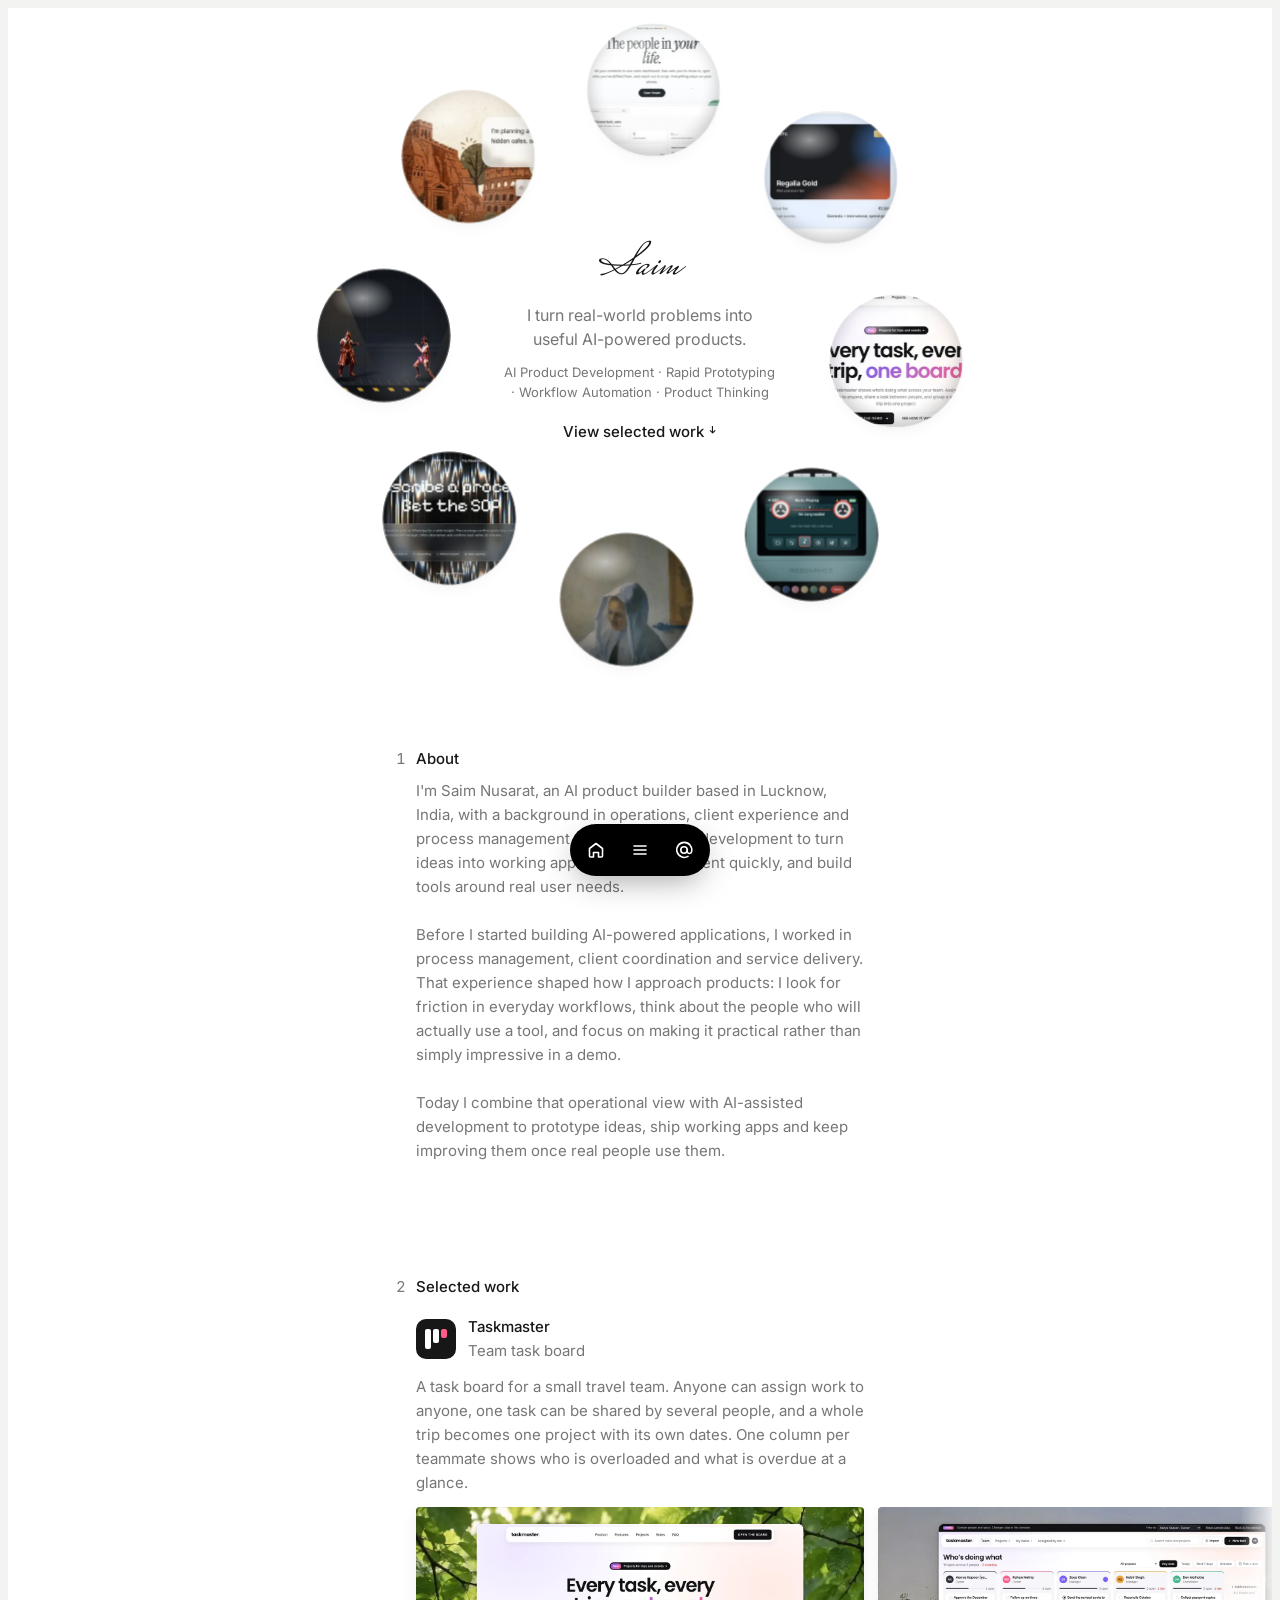
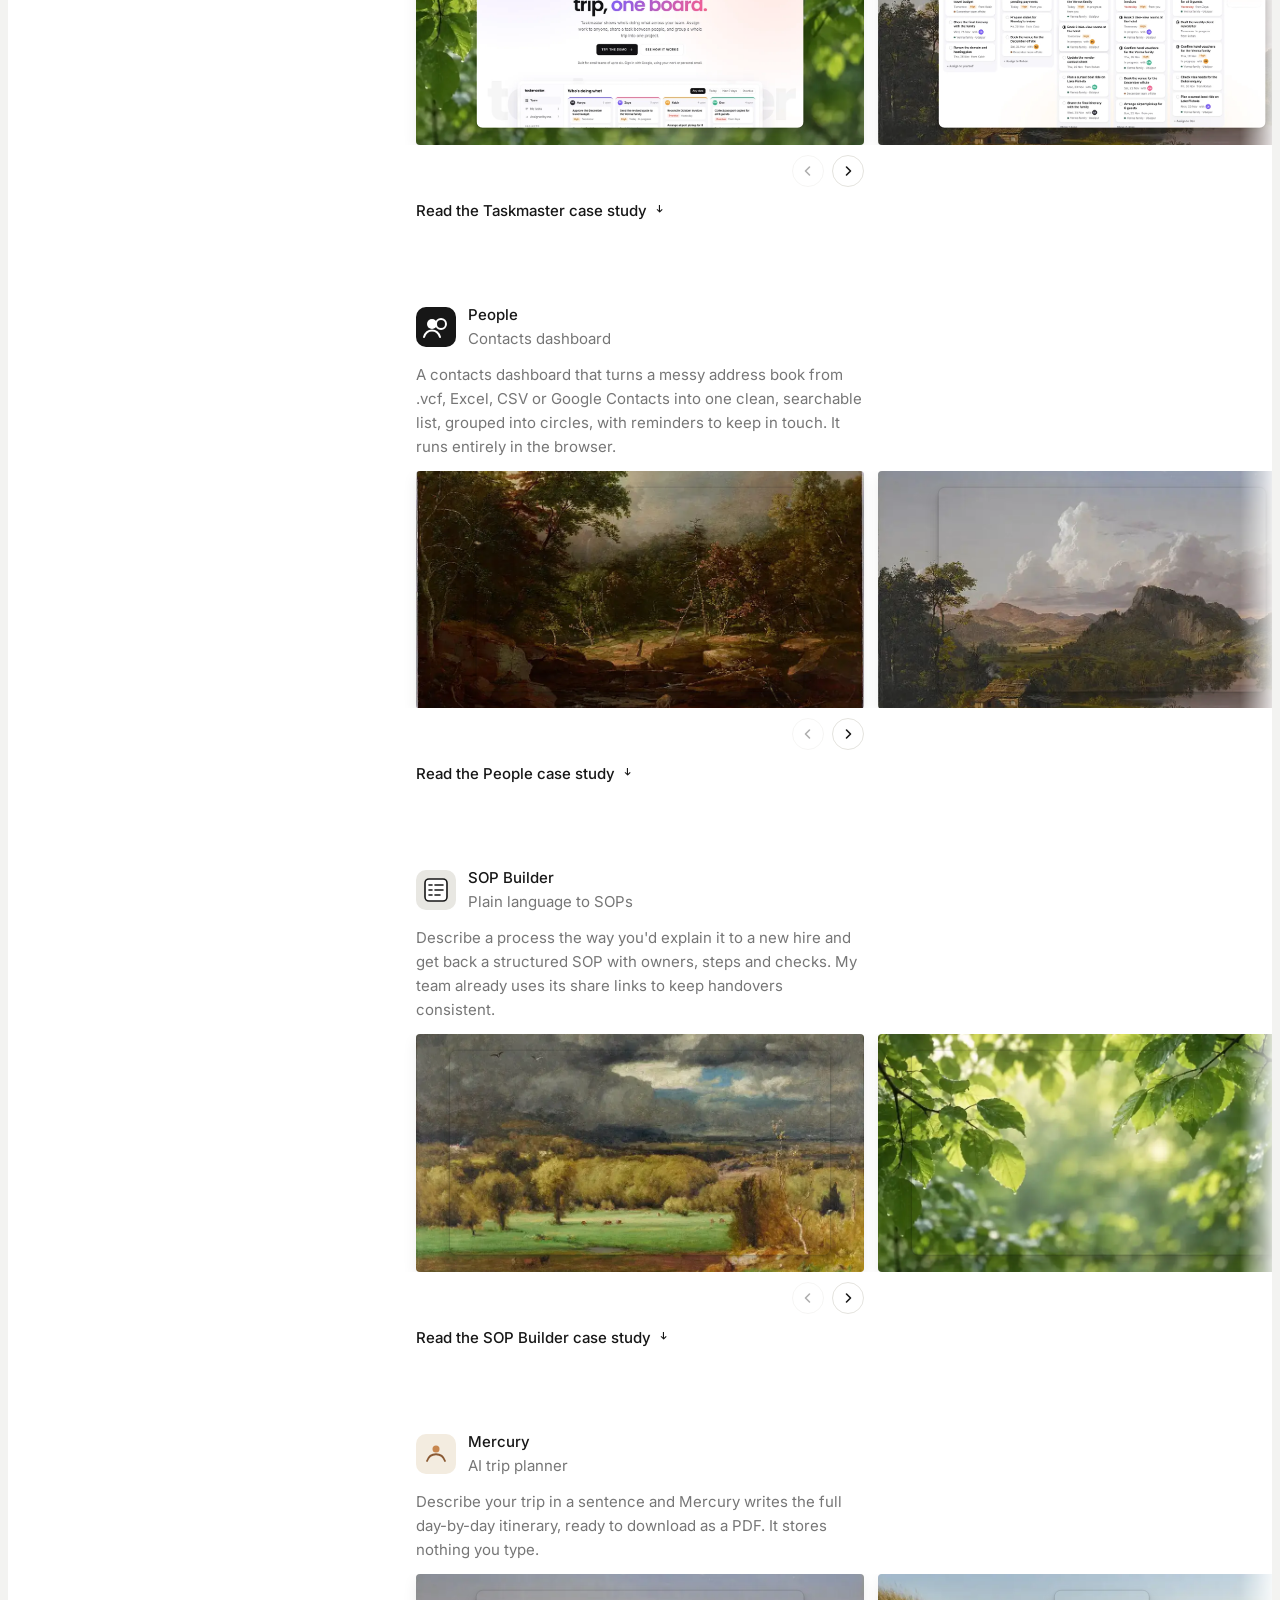
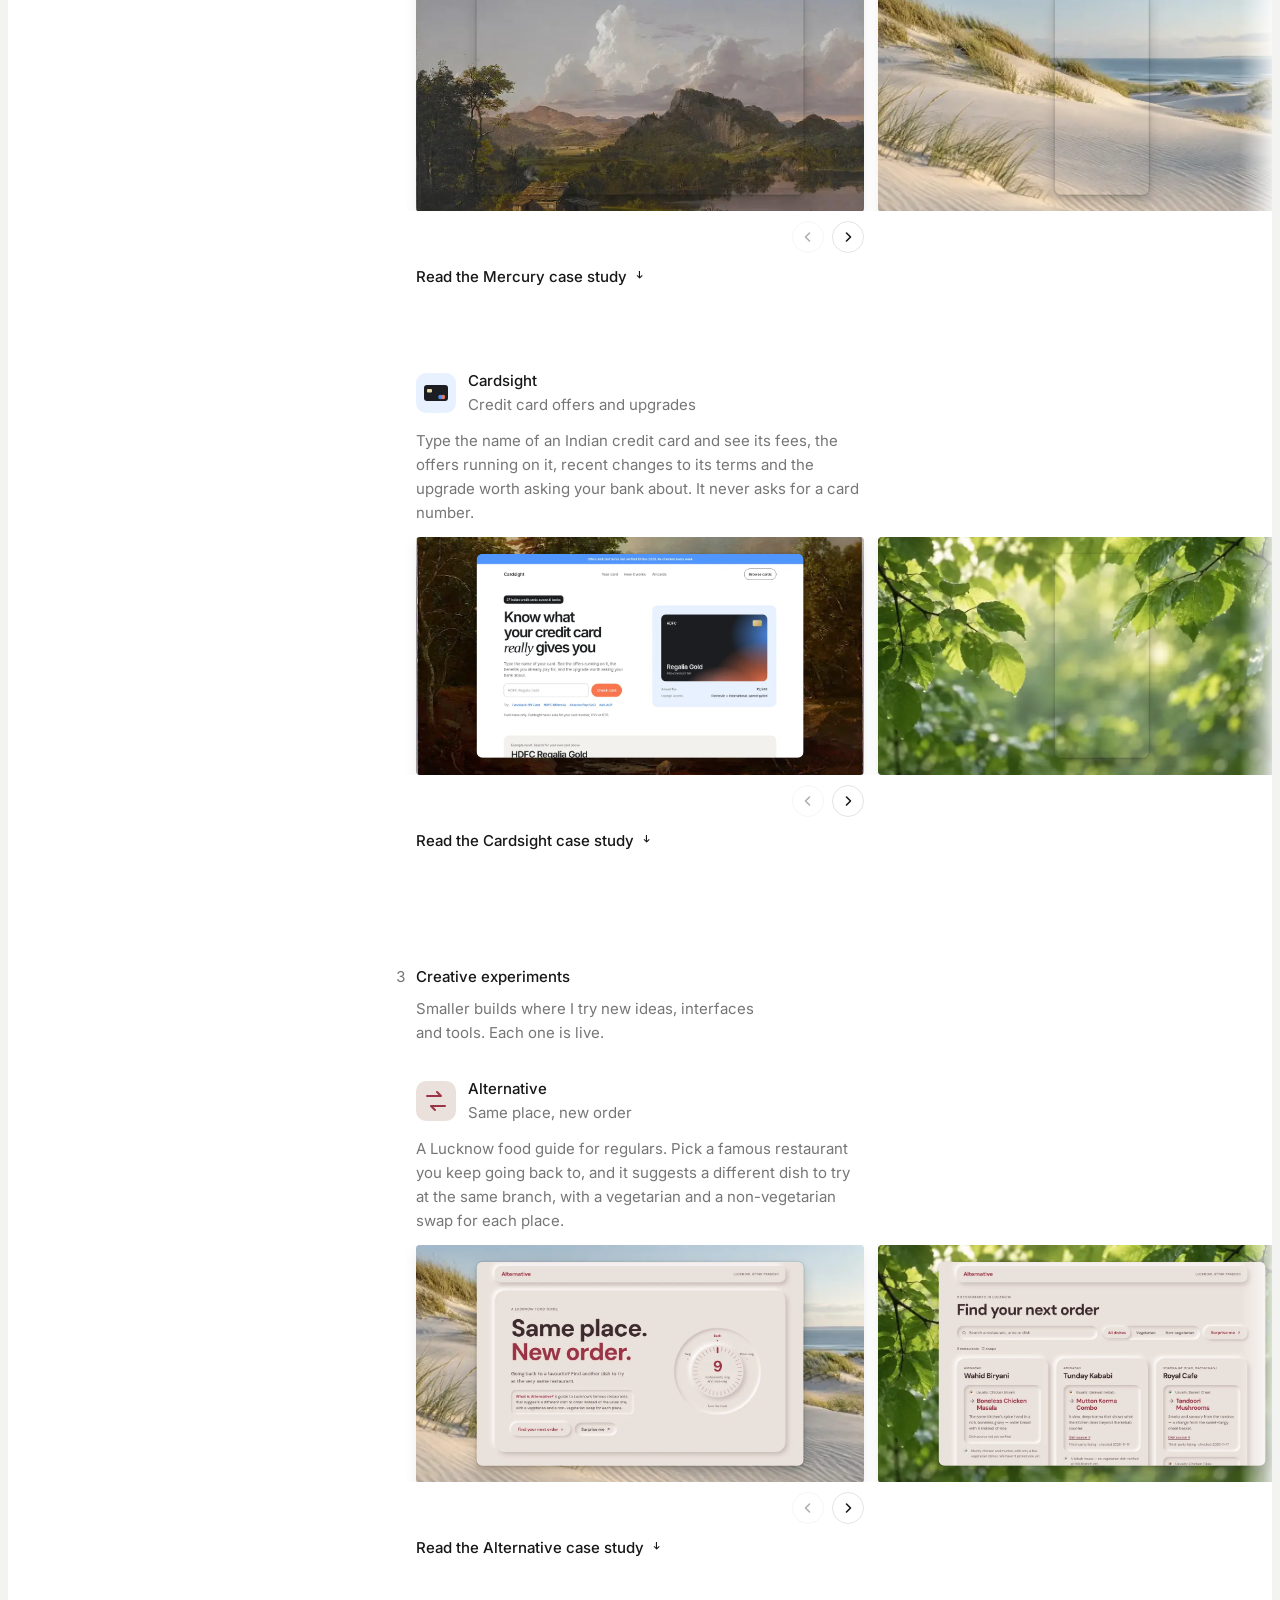
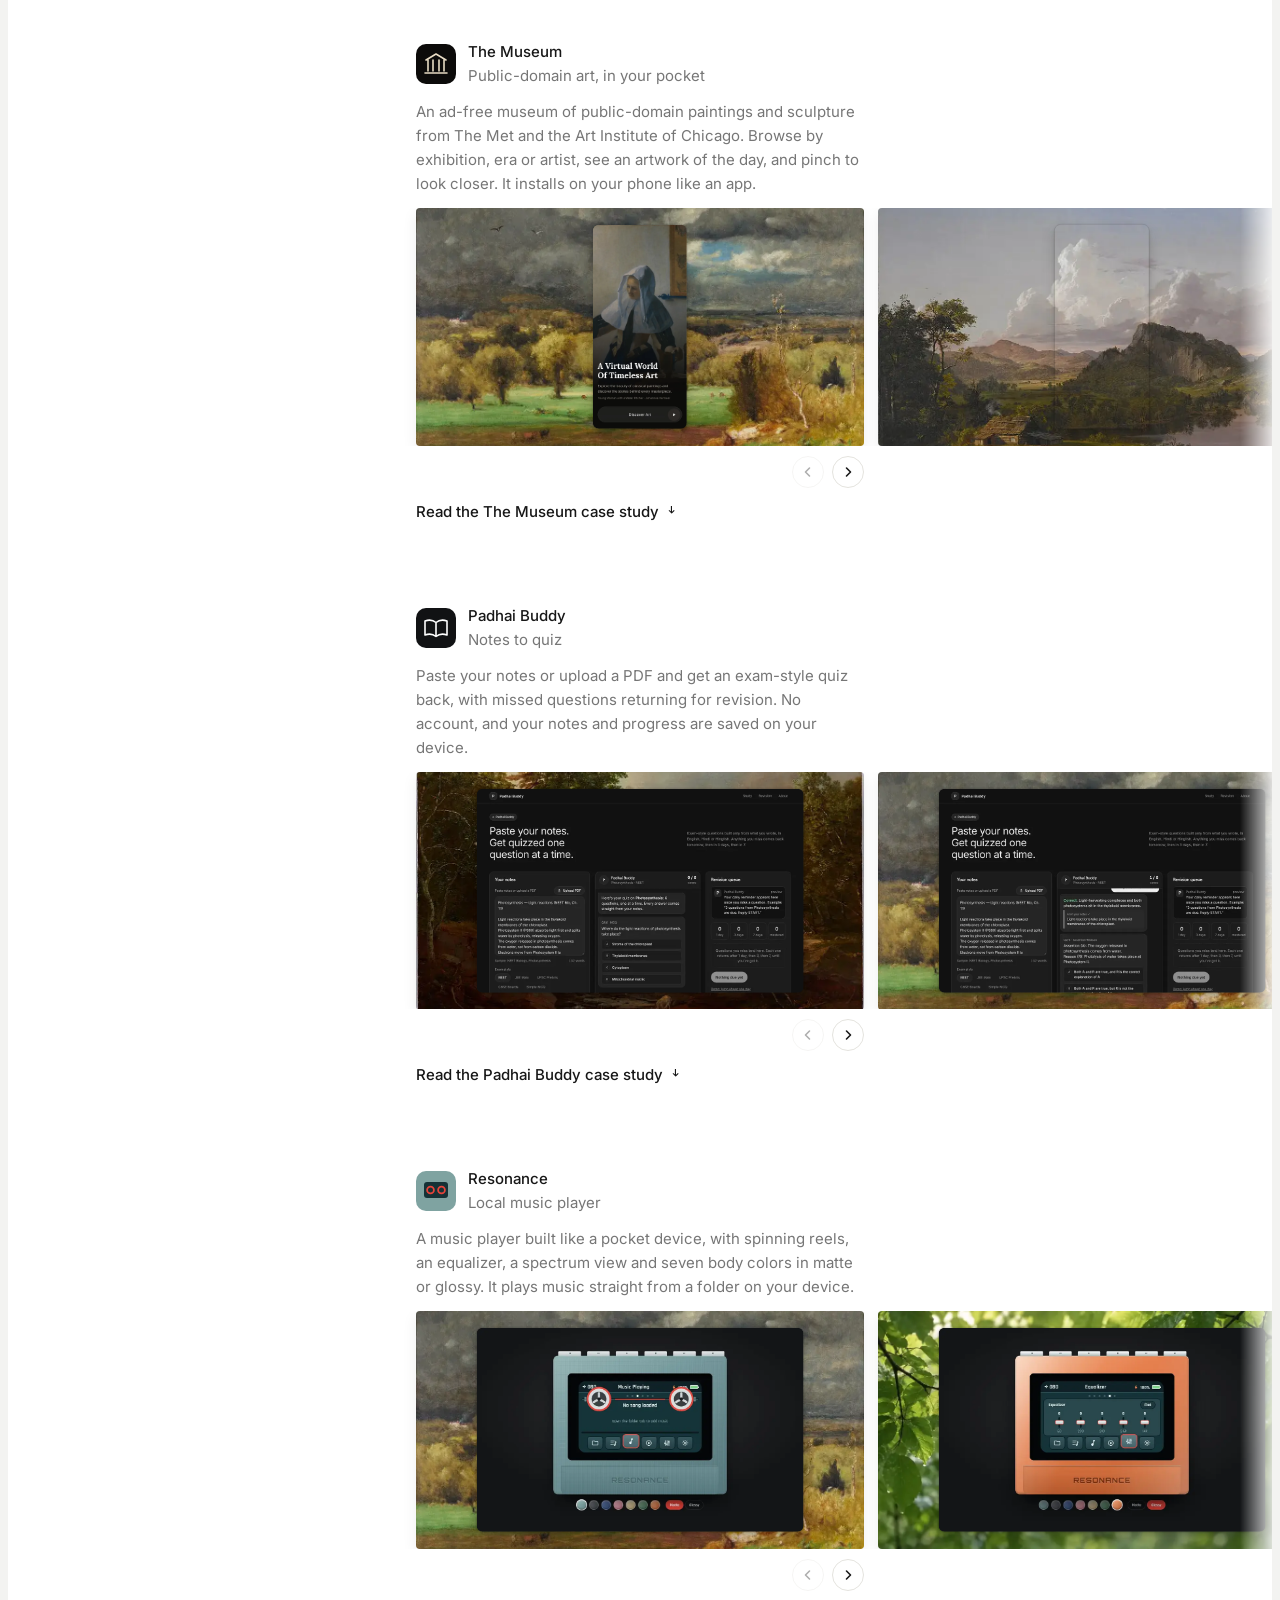
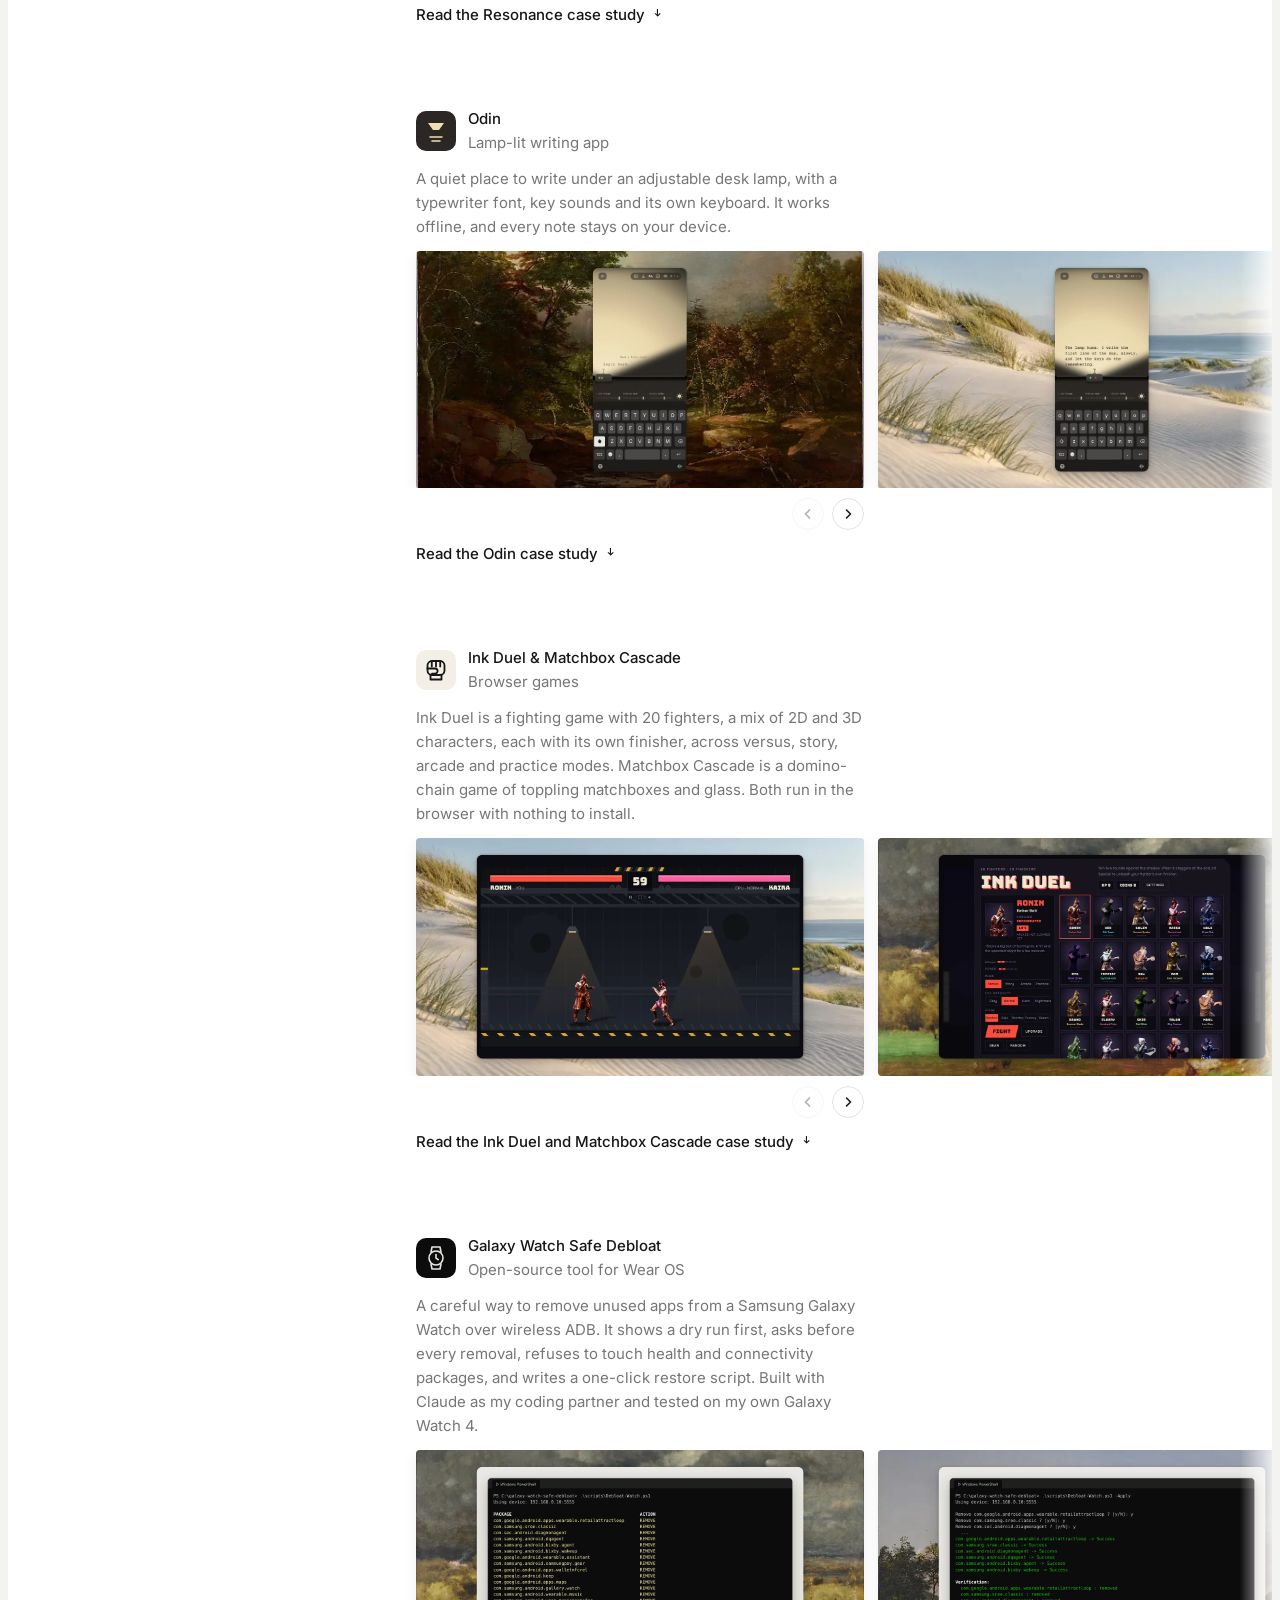
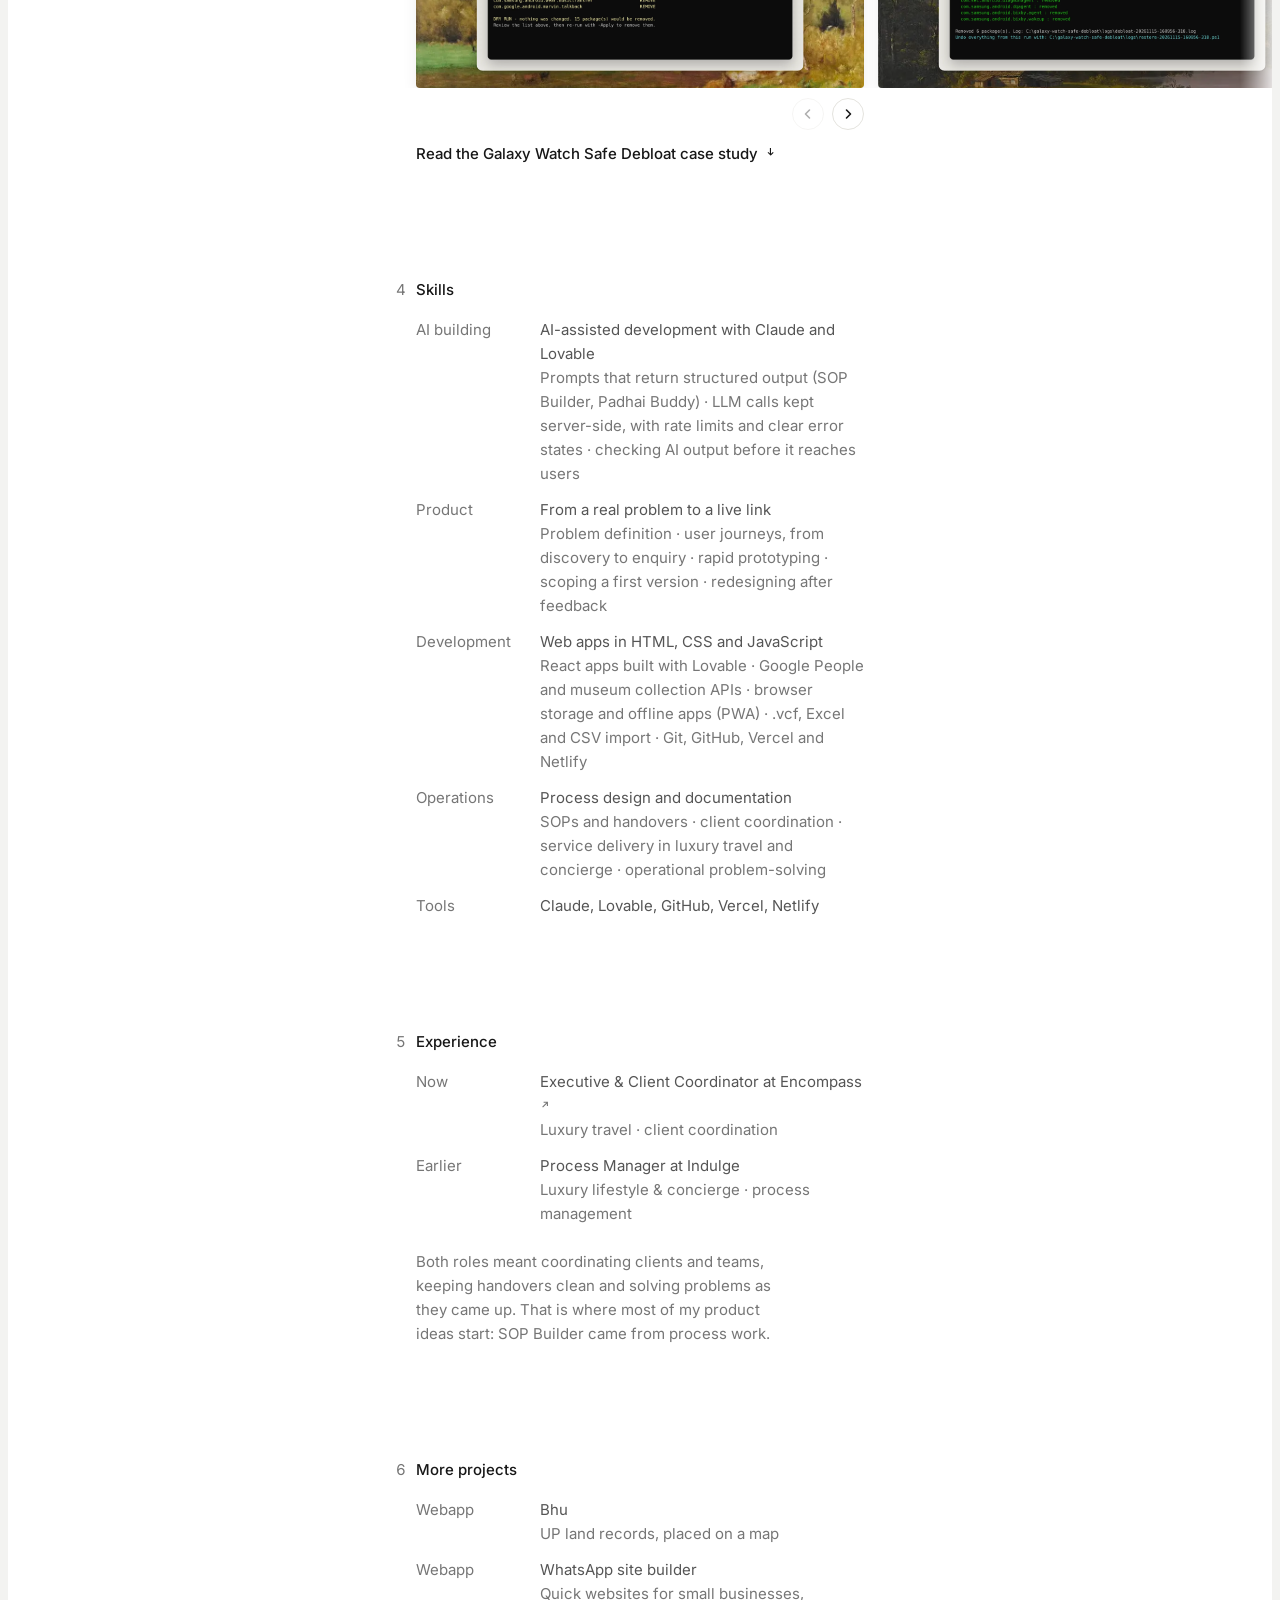
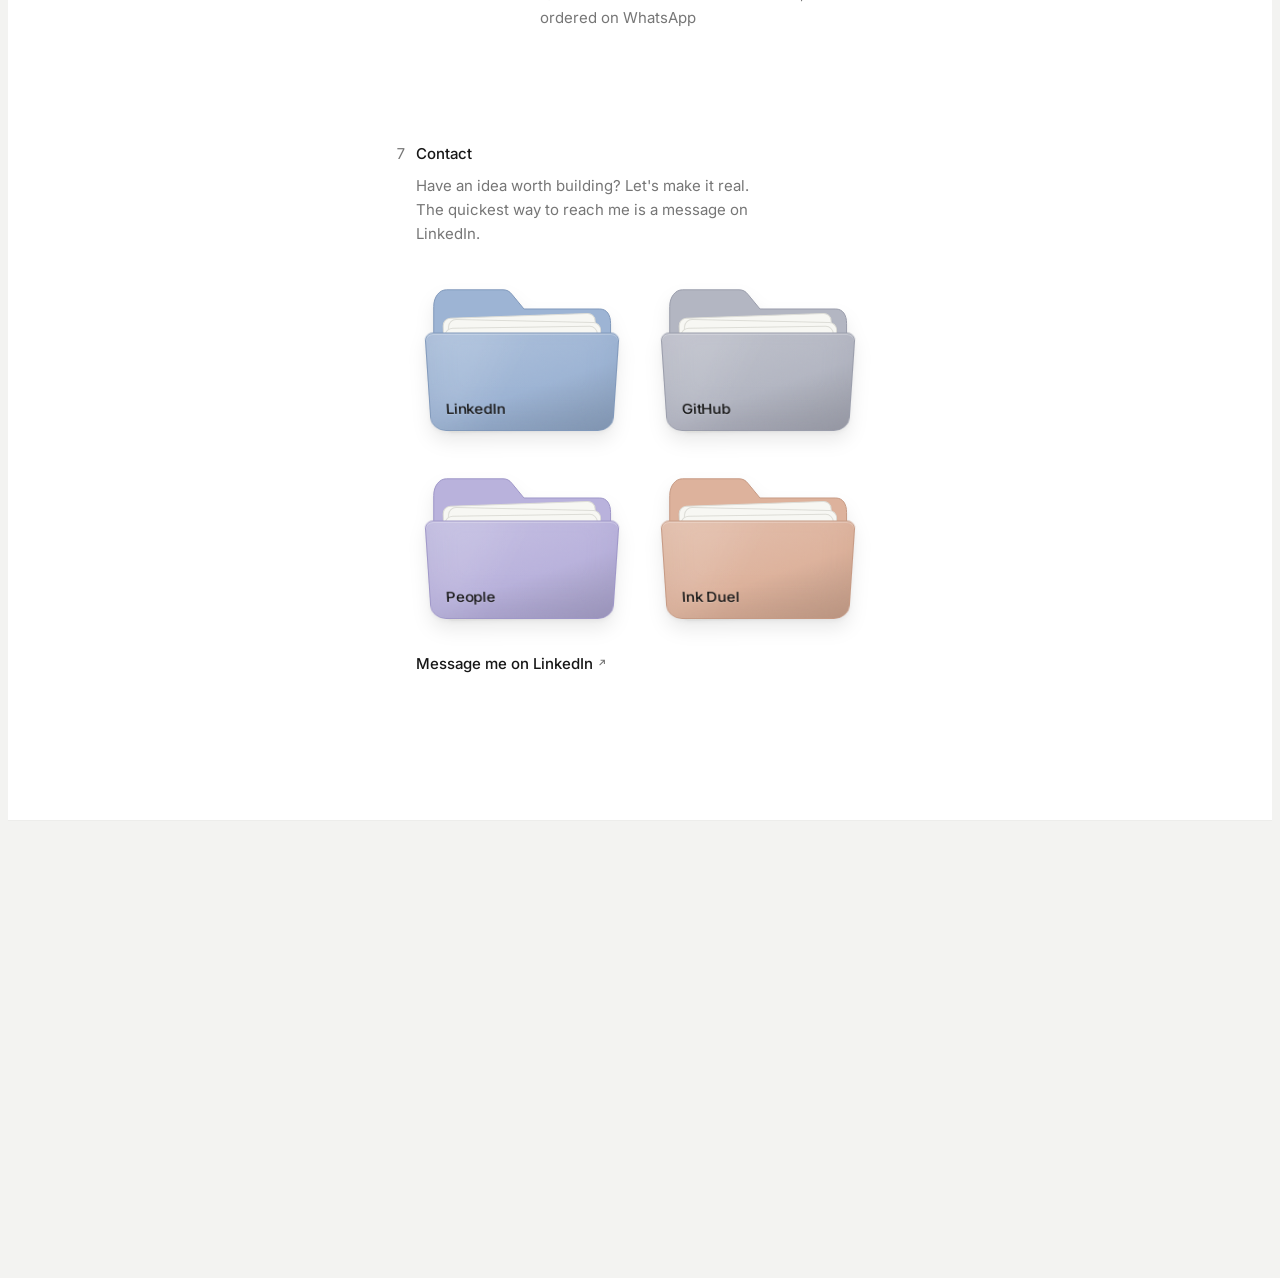
==== commit 2a1fba50: "Install and Configure Vercel Web Analytics Implemented Vercel Web Analytics for this static HTML por" ====
--- a/index.html
+++ b/index.html
@@ -21,6 +21,10 @@
 <meta name="claude:viewport-fit-sides" content="cover">
 <link rel="preconnect" href="https://fonts.googleapis.com">
 <link rel="stylesheet" href="https://fonts.googleapis.com/css2?family=Inter:wght@400;500&family=Mrs+Saint+Delafield&display=swap">
+<script>
+  window.va = window.va || function () { (window.vaq = window.vaq || []).push(arguments); };
+</script>
+<script defer src="/_vercel/insights/script.js"></script>
 <style>
 /* Layout: 448px content column under a hero ring of glass orbs; project galleries bleed full width; content card lifts off a scene-grey footer */
 :root{
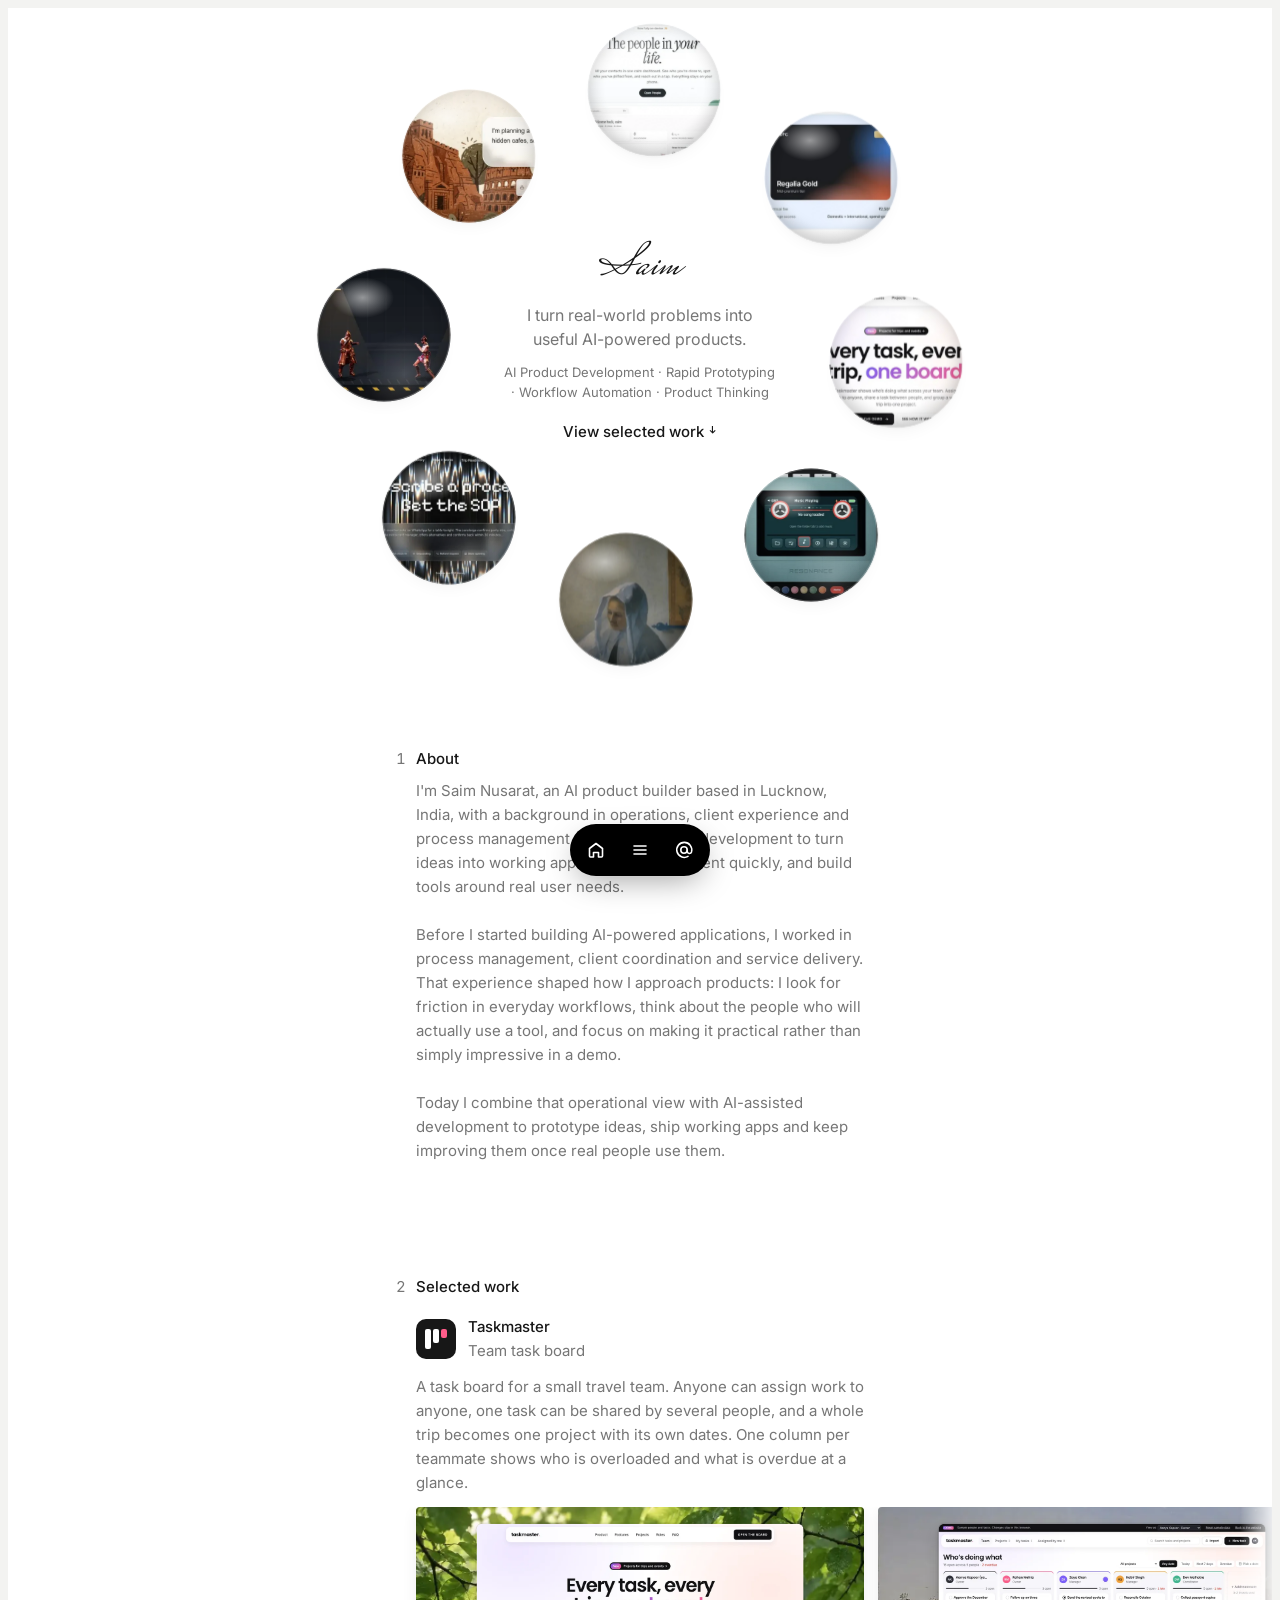
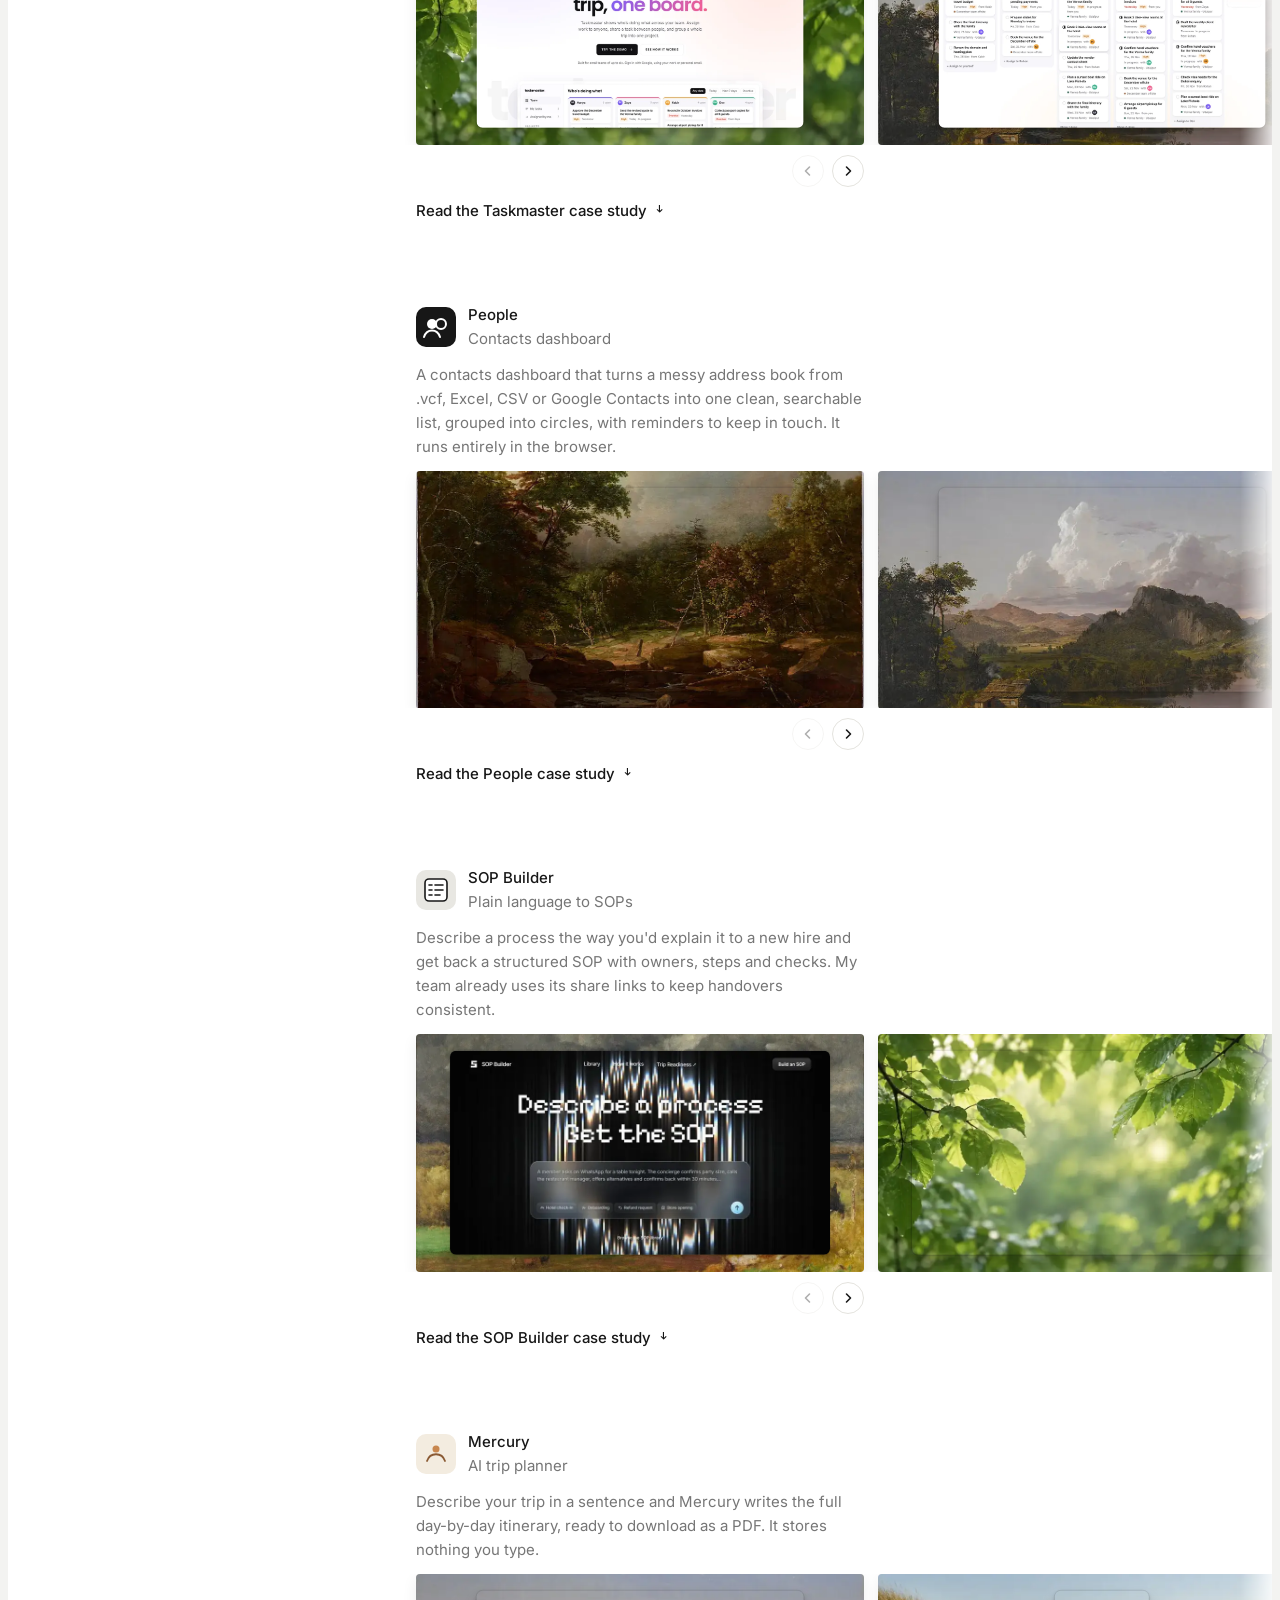
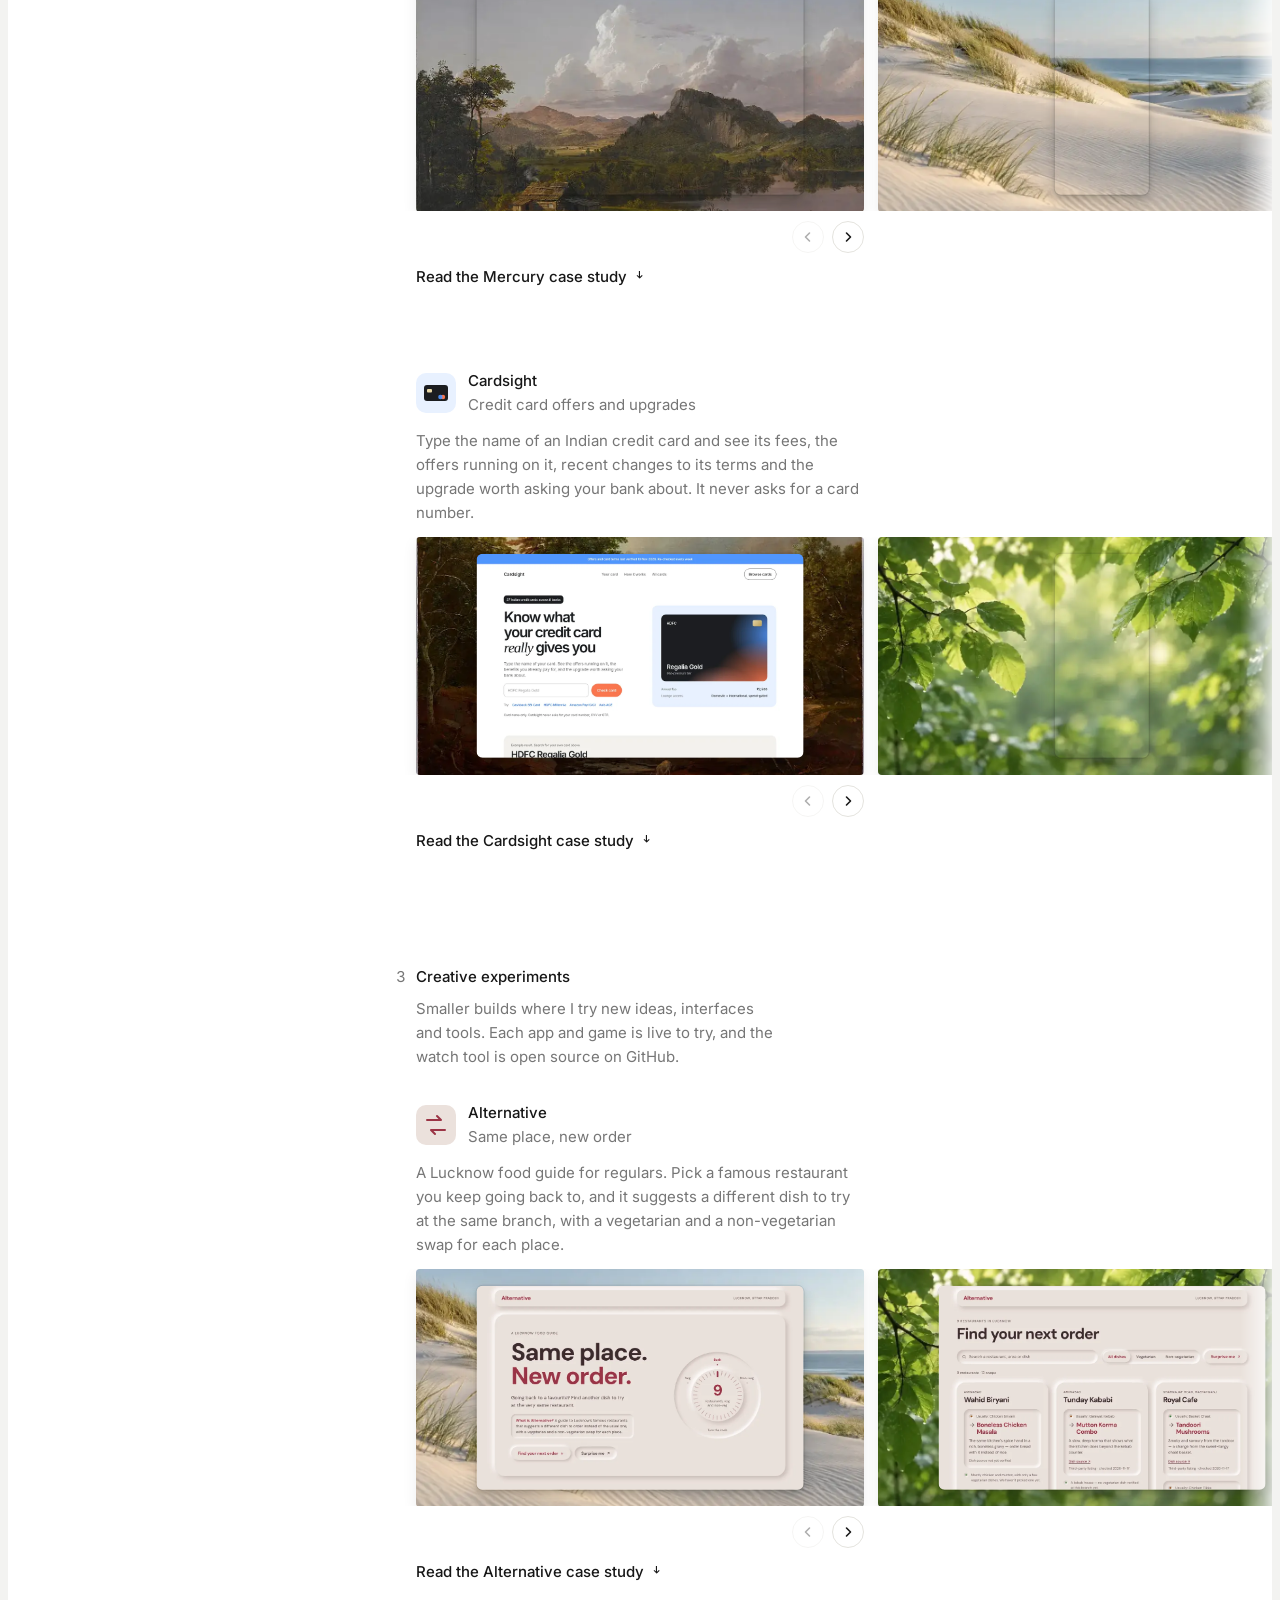
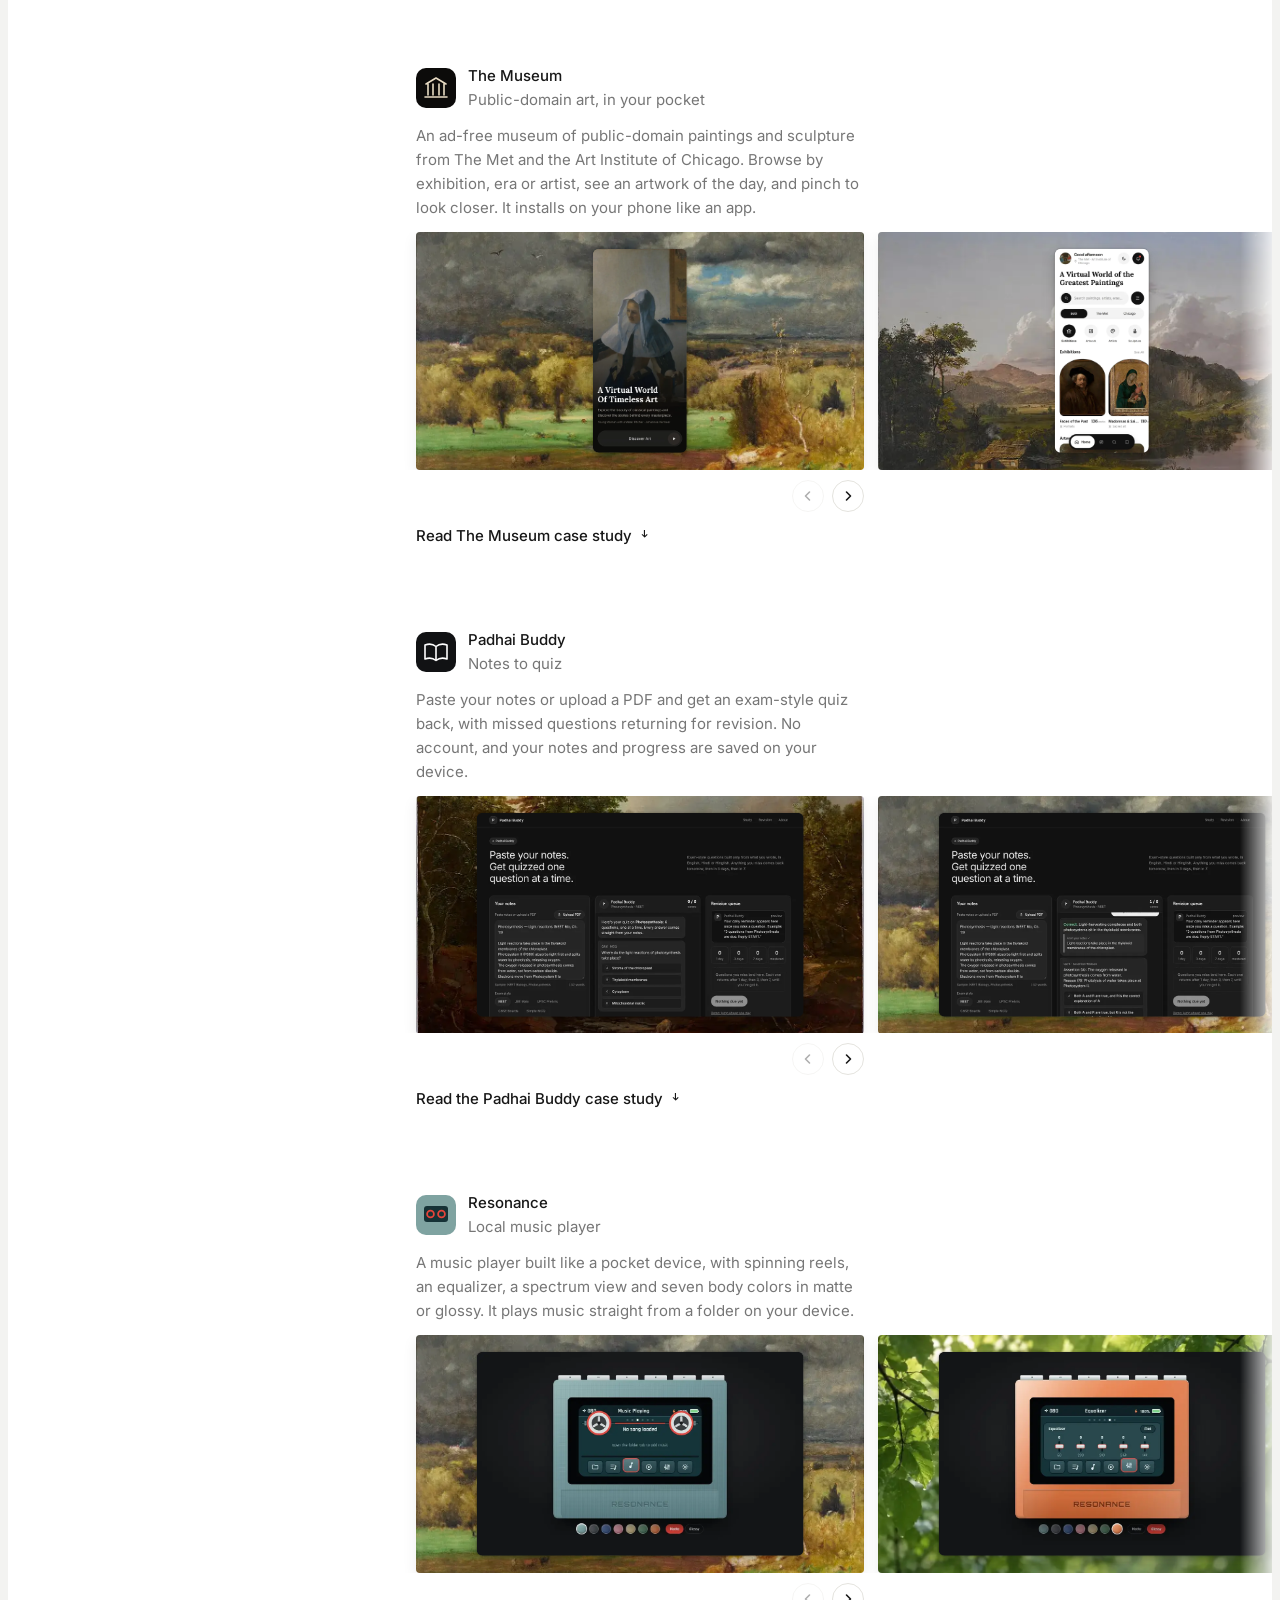
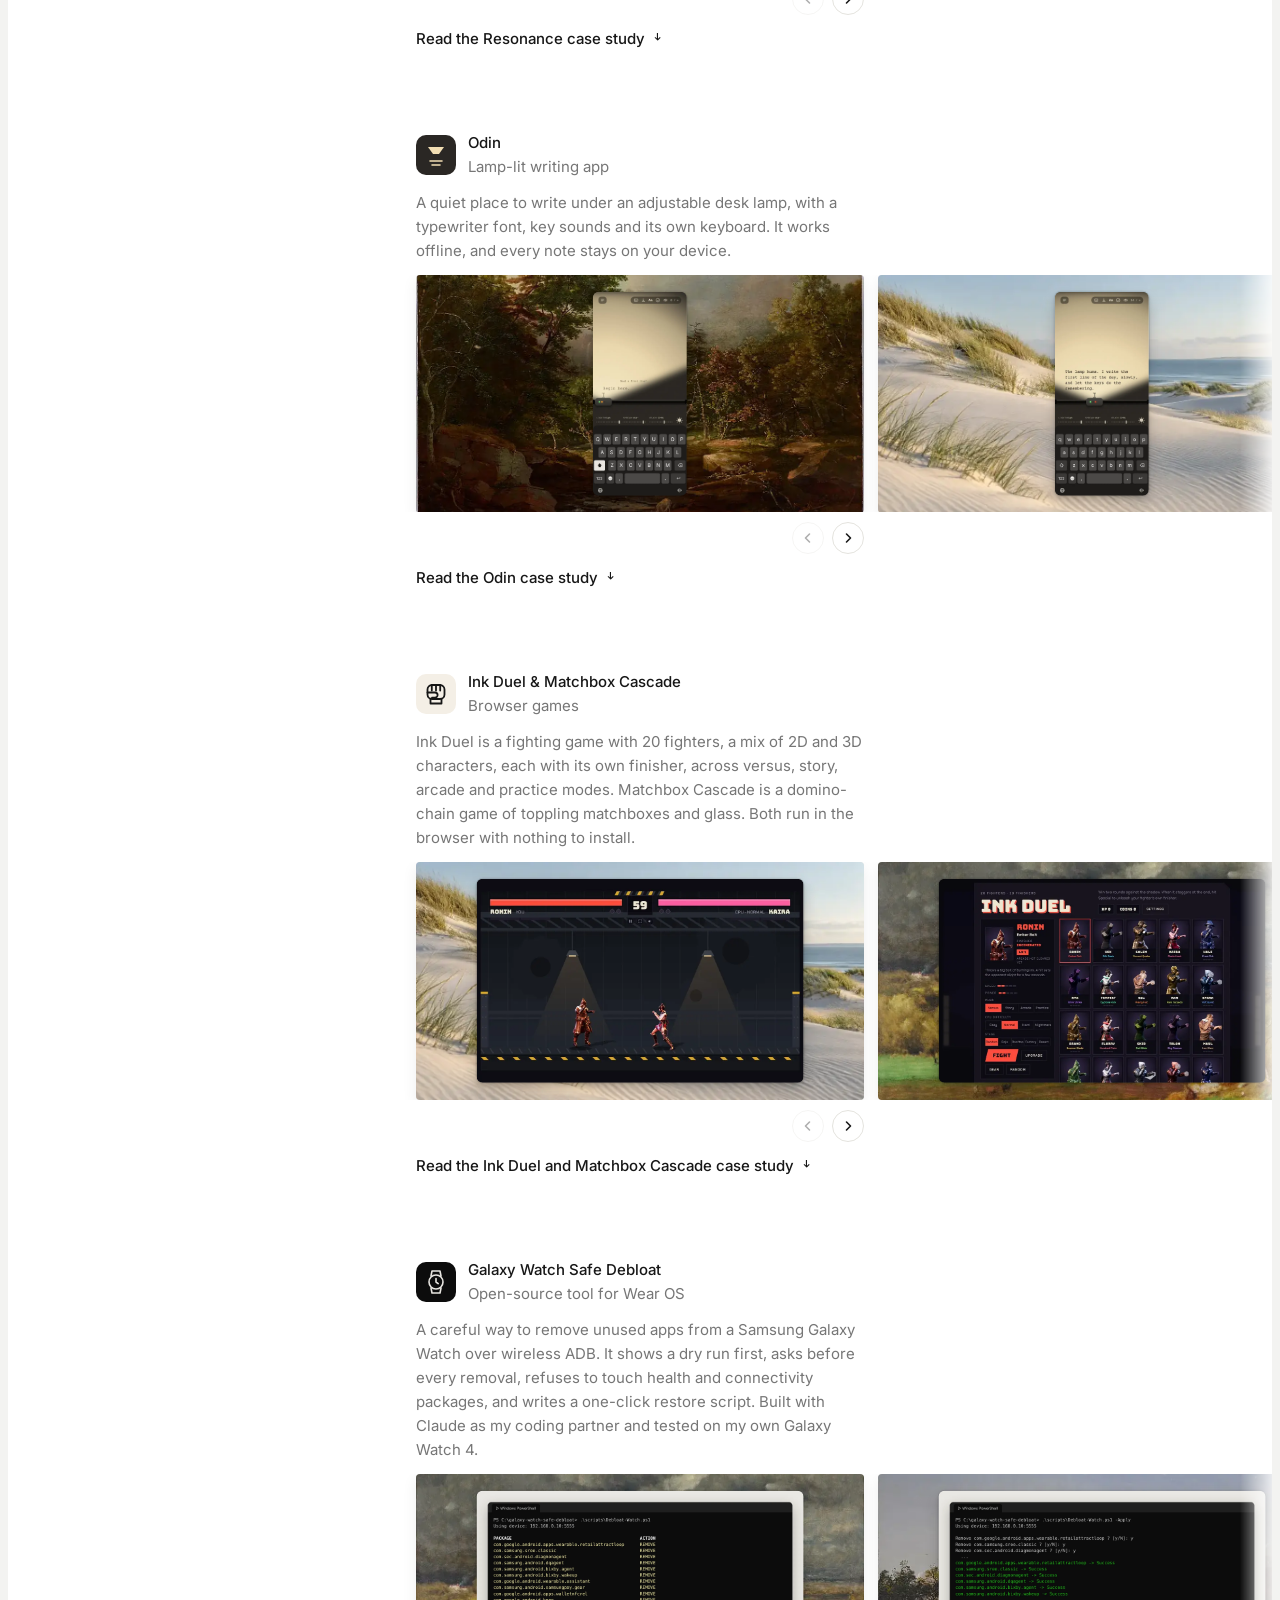
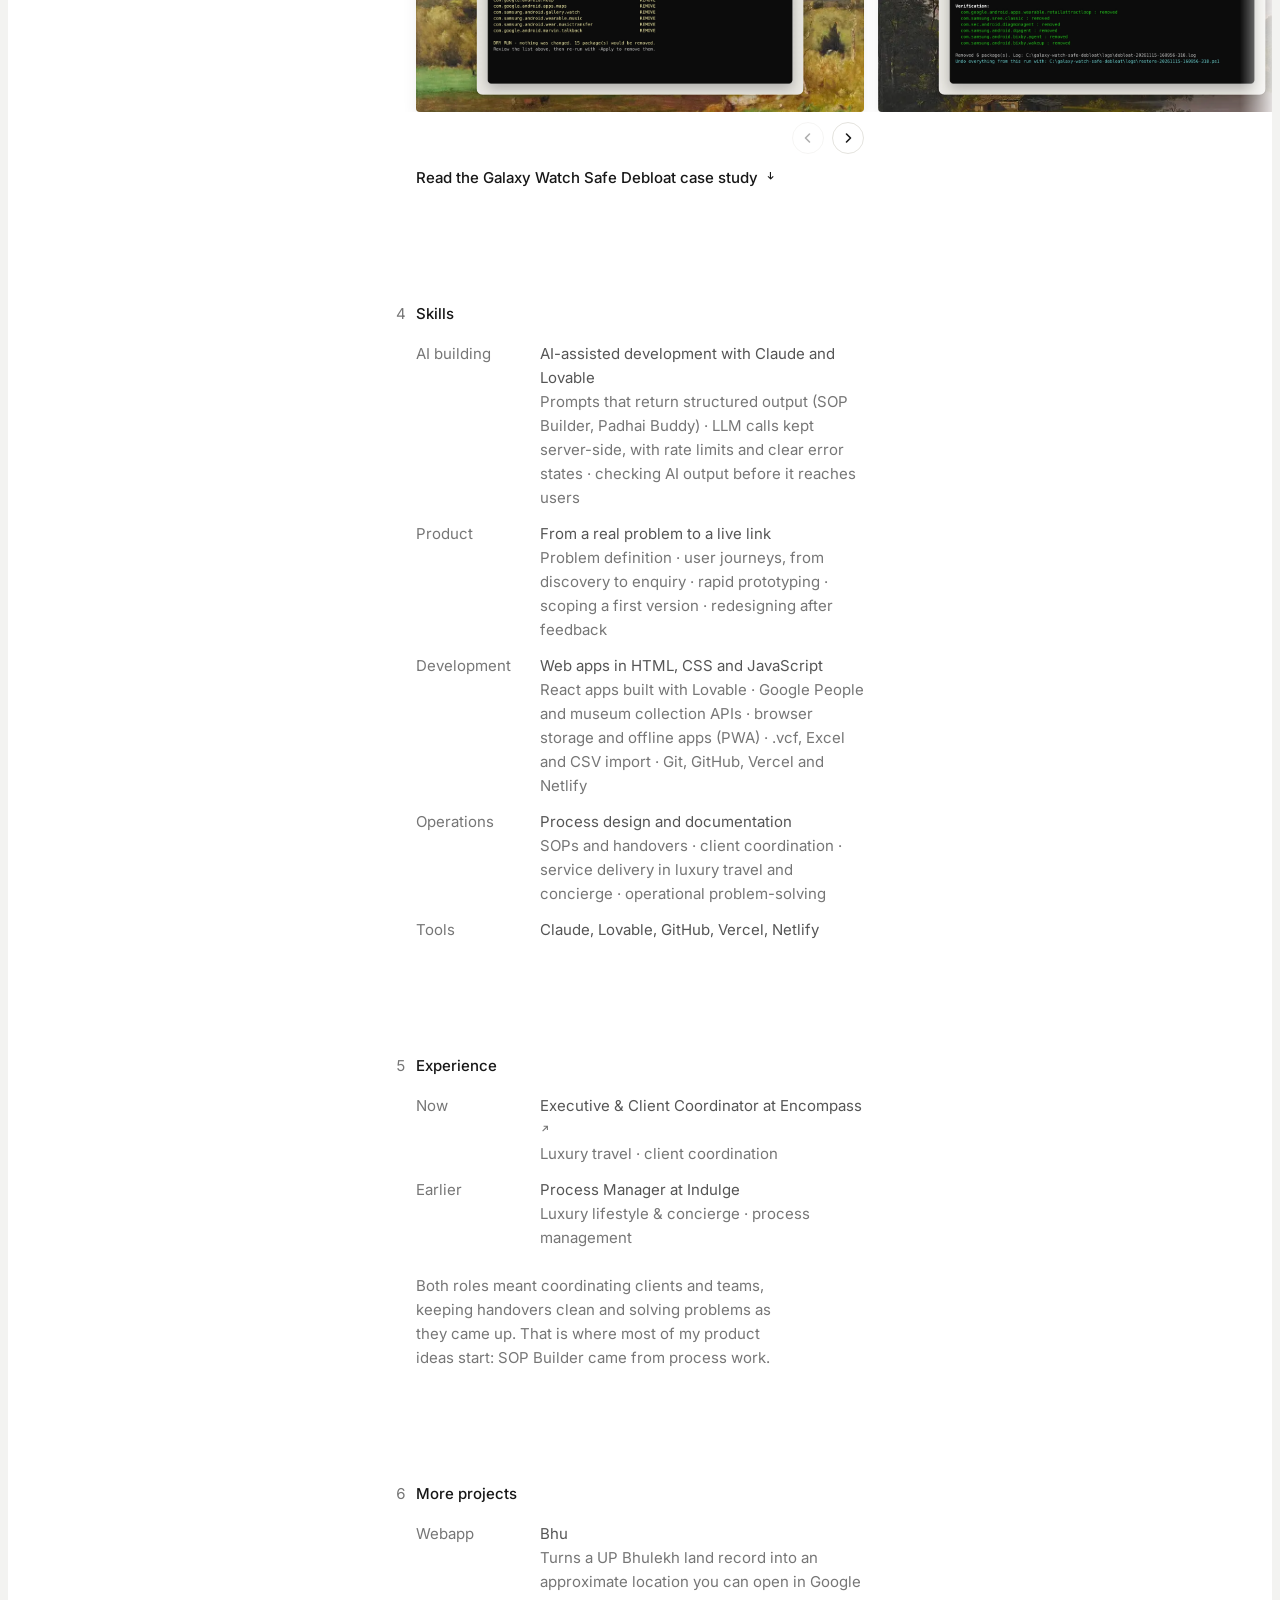
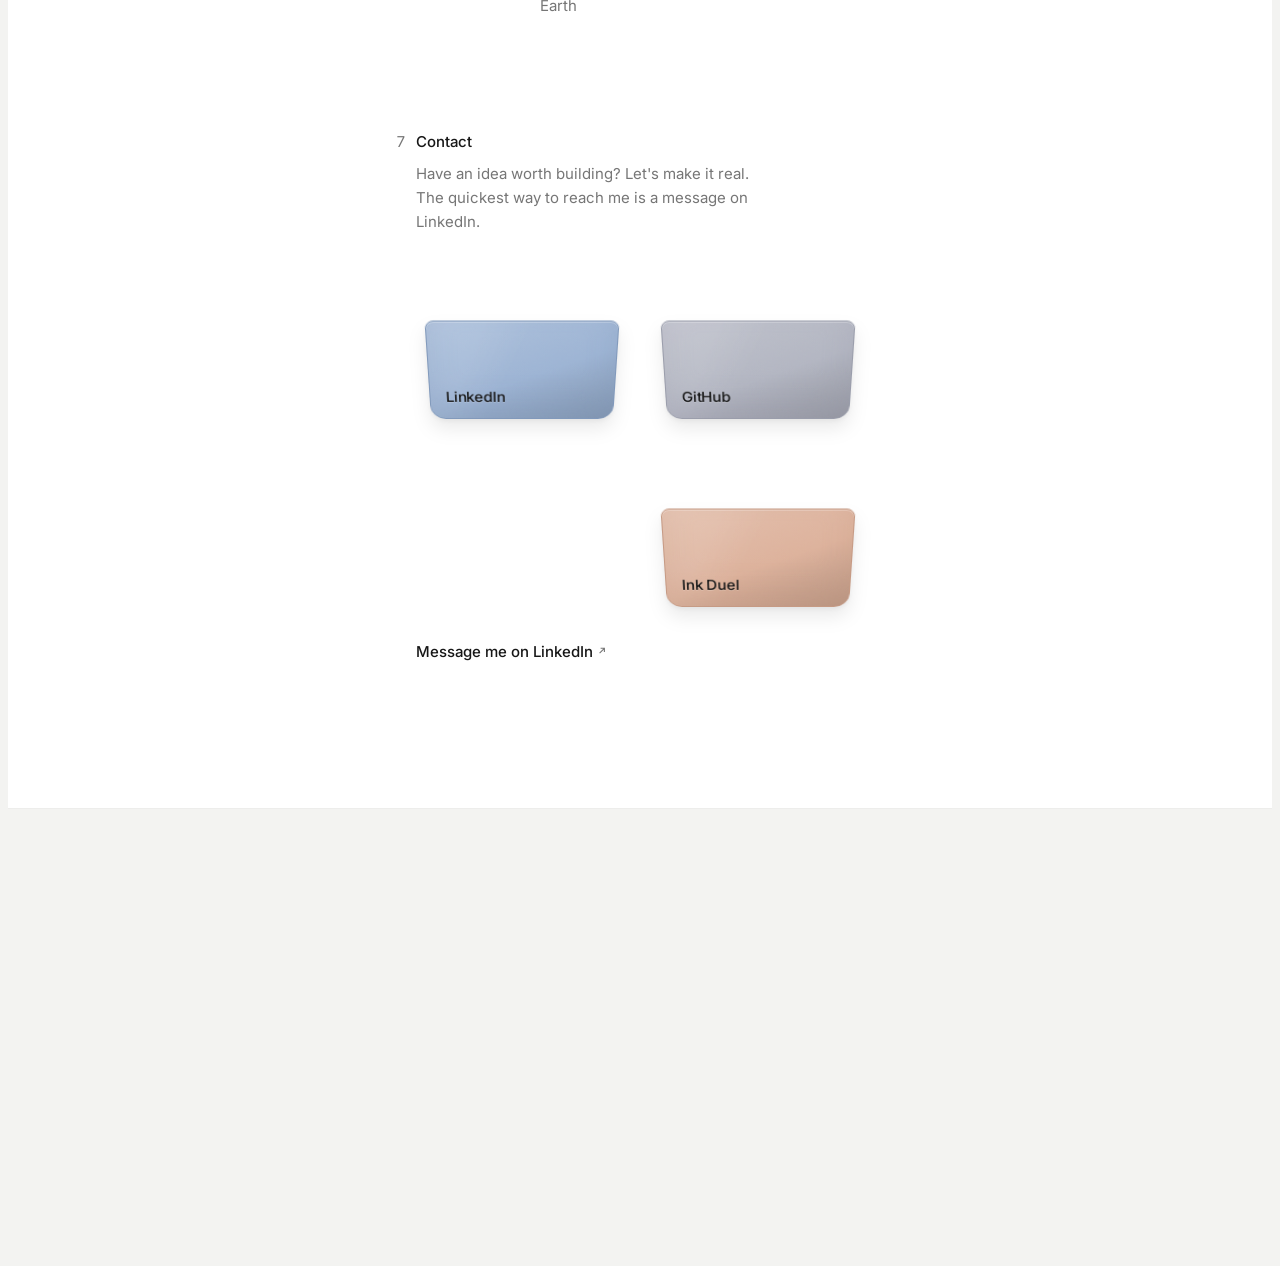
==== commit c4440b50: "Portfolio fixes: typo, live-links copy, Matchbox Cascade link, Bhu line, remove WhatsApp builder, li" ====
--- a/index.html
+++ b/index.html
@@ -12,7 +12,7 @@
 <meta property="og:image" content="https://saim-nusarat.vercel.app/og-image.jpg">
 <meta property="og:image:width" content="1200">
 <meta property="og:image:height" content="630">
-<meta property="og:url" content="https://saim-nusarat.vercel.app">
+<meta property="og:url" content="https://saim-nusarat.vercel.app/">
 <meta property="og:type" content="website">
 <meta name="twitter:card" content="summary_large_image">
 <meta name="twitter:title" content="Saim Nusarat — AI Product Builder">
@@ -136,7 +136,7 @@
 dl.tl>div{display:grid;grid-template-columns:89px minmax(0,1fr);gap:35px}
 dl.tl dt{white-space:nowrap;color:var(--muted)}
 dl.tl dd{color:var(--foreground)}
-dl.tl dd span{display:block;color:var(--muted)}
+dl.tl dd span{display:block;color:var(--muted)}.tl dd .links-row{display:flex}
 dl.tl a:hover{color:var(--heading)}
 
 /* folders: geometry taken from the reference */
@@ -227,7 +227,7 @@
   <header class="hero" id="top">
     <div class="ring" data-ring></div>
     <div class="hero-copy">
-      <h1 class="sig" aria-label="Saim"><span aria-hidden="true">Saim</span></h1>
+      <h1 class="sig" aria-label="Saim Nusarat"><span aria-hidden="true">Saim</span></h1>
       <p>I turn real-world problems into useful AI-powered products.</p>
       <p>AI Product Development · Rapid Prototyping · Workflow Automation · Product Thinking</p>
       <nav class="hero-links" aria-label="Primary">
@@ -315,7 +315,7 @@
 
       <section id="experiments" aria-labelledby="exp2-h">
         <h2 id="exp2-h" class="tight"><span class="n" aria-hidden="true">3</span>Creative experiments</h2>
-        <p class="lead">Smaller builds where I try new ideas, interfaces and tools. Each one is live.</p>
+        <p class="lead">Smaller builds where I try new ideas, interfaces and tools. Each app and game is live to try, and the watch tool is open source on GitHub.</p>
         <div class="works">
           <article>
             <a class="ph" href="https://alternative-lucknow.vercel.app" target="_blank" rel="noreferrer">
@@ -338,7 +338,7 @@
             <section class="gallery" aria-label="The Museum screenshots"><div class="track"><div class="card"><button type="button" aria-label="Open The Museum welcome screen"><img class="bgimg" src="img/l_storm.webp" alt="" loading="lazy" decoding="async"><img class="shotimg" src="img/museum1.webp" alt="The Museum welcome screen with a Vermeer painting" style="aspect-ratio:0.462" draggable="false" loading="lazy" decoding="async"></button></div><div class="card"><button type="button" aria-label="Open The Museum home gallery"><img class="bgimg" src="img/l_lake.webp" alt="" loading="lazy" decoding="async"><img class="shotimg" src="img/museum2.webp" alt="The Museum home with search, collection filters and exhibitions" style="aspect-ratio:0.462" draggable="false" loading="lazy" decoding="async"></button></div><span class="end" aria-hidden="true"></span>
             </div></section>
             <div class="gnav"><button type="button" data-dir="-1" aria-label="Previous screenshot"><svg viewBox="0 0 14 14" fill="none" stroke="currentColor" stroke-width="1.6" stroke-linecap="round" stroke-linejoin="round"><path d="M8.5 3 4.5 7l4 4"/></svg></button><button type="button" data-dir="1" aria-label="Next screenshot"><svg viewBox="0 0 14 14" fill="none" stroke="currentColor" stroke-width="1.6" stroke-linecap="round" stroke-linejoin="round"><path d="M5.5 3l4 4-4 4"/></svg></button></div>
-            <details class="cs"><summary>Read the The Museum case study <svg class="arr" viewBox="0 0 6 16" fill="none" stroke="currentColor" stroke-width="1.1" aria-hidden="true"><path d="M.6 11.2 5.4 6.4M1.6 6.2h3.8V10"/></svg></summary><dl class="tl"><div><dt>Problem</dt><dd>Great public-domain art is free to look at, but museum websites are built for research, not for browsing on a phone, and most art apps are full of ads.</dd></div><div><dt>Users</dt><dd>Anyone curious about old art who wants to wander a collection on their phone without signing up or seeing ads.</dd></div><div><dt>Use cases</dt><dd>Browsing great paintings on a commute, discovering an artist through a themed exhibition, looking closely at details with zoom, and keeping an artwork of the day as a small daily habit.</dd></div><div><dt>My role</dt><dd>Chose the idea, compared three design directions of my own and picked the final look, then built and shipped it with AI-assisted development.</dd></div><div><dt>Solution</dt><dd>Paintings and sculpture from The Met and the Art Institute of Chicago, grouped into exhibitions, eras and artists, with an artwork of the day and pinch-to-zoom on every piece. It installs on a phone like an app.</dd></div><div><dt>Built with</dt><dd>HTML, CSS and JavaScript as an installable web app (PWA), reading live from The Met and Art Institute of Chicago open-access collection APIs. Hosted on Vercel.</dd></div><div><dt>Decisions</dt><dd>Only public-domain works, so every image can be shown in full without licensing questions. A dark gallery look with spotlit art and serif captions, so the paintings carry the colour.</dd></div><div><dt>Challenges</dt><dd>The first gallery design looked like a generic image grid. I rebuilt it around the dark museum mockup I started from, which is what made it feel like walking through a gallery.</dd></div><div><dt>Limits</dt><dd>Depends on the two museums' APIs being up, and only covers what they mark as public domain.</dd></div><div><dt>Evidence</dt><dd>Live and public. I'll add usage and feedback here once I have them.</dd></div><div><dt>Next</dt><dd>A history timeline across the collection and saved favourites.</dd></div><div><dt>Links</dt><dd><a href="https://the-museum-flame.vercel.app" target="_blank" rel="noreferrer">Live app</a></dd></div></dl></details>
+            <details class="cs"><summary>Read The Museum case study <svg class="arr" viewBox="0 0 6 16" fill="none" stroke="currentColor" stroke-width="1.1" aria-hidden="true"><path d="M.6 11.2 5.4 6.4M1.6 6.2h3.8V10"/></svg></summary><dl class="tl"><div><dt>Problem</dt><dd>Great public-domain art is free to look at, but museum websites are built for research, not for browsing on a phone, and most art apps are full of ads.</dd></div><div><dt>Users</dt><dd>Anyone curious about old art who wants to wander a collection on their phone without signing up or seeing ads.</dd></div><div><dt>Use cases</dt><dd>Browsing great paintings on a commute, discovering an artist through a themed exhibition, looking closely at details with zoom, and keeping an artwork of the day as a small daily habit.</dd></div><div><dt>My role</dt><dd>Chose the idea, compared three design directions of my own and picked the final look, then built and shipped it with AI-assisted development.</dd></div><div><dt>Solution</dt><dd>Paintings and sculpture from The Met and the Art Institute of Chicago, grouped into exhibitions, eras and artists, with an artwork of the day and pinch-to-zoom on every piece. It installs on a phone like an app.</dd></div><div><dt>Built with</dt><dd>HTML, CSS and JavaScript as an installable web app (PWA), reading live from The Met and Art Institute of Chicago open-access collection APIs. Hosted on Vercel.</dd></div><div><dt>Decisions</dt><dd>Only public-domain works, so every image can be shown in full without licensing questions. A dark gallery look with spotlit art and serif captions, so the paintings carry the colour.</dd></div><div><dt>Challenges</dt><dd>The first gallery design looked like a generic image grid. I rebuilt it around the dark museum mockup I started from, which is what made it feel like walking through a gallery.</dd></div><div><dt>Limits</dt><dd>Depends on the two museums' APIs being up, and only covers what they mark as public domain.</dd></div><div><dt>Evidence</dt><dd>Live and public. I'll add usage and feedback here once I have them.</dd></div><div><dt>Next</dt><dd>A history timeline across the collection and saved favourites.</dd></div><div><dt>Links</dt><dd><a href="https://the-museum-flame.vercel.app" target="_blank" rel="noreferrer">Live app</a></dd></div></dl></details>
           </article>
 
           <article>
@@ -387,7 +387,7 @@
             <section class="gallery" aria-label="Game screenshots"><div class="track"><div class="card"><button type="button" aria-label="Open Ink Duel fight"><img class="bgimg" src="img/l_dunes.webp" alt="" loading="lazy" decoding="async"><img class="shotimg" src="img/shot9.webp" alt="Ink Duel fight" style="aspect-ratio:1.600" draggable="false" loading="lazy" decoding="async"></button></div><div class="card"><button type="button" aria-label="Open Ink Duel fighter select"><img class="bgimg" src="img/l_storm.webp" alt="" loading="lazy" decoding="async"><img class="shotimg" src="img/shot10.webp" alt="Ink Duel fighter select" style="aspect-ratio:1.600" draggable="false" loading="lazy" decoding="async"></button></div><div class="card"><button type="button" aria-label="Open Matchbox Cascade levels"><img class="bgimg" src="img/l_leaves.webp" alt="" loading="lazy" decoding="async"><img class="shotimg" src="img/shot11.webp" alt="Matchbox Cascade levels" style="aspect-ratio:1.599" draggable="false" loading="lazy" decoding="async"></button></div><span class="end" aria-hidden="true"></span>
             </div></section>
             <div class="gnav"><button type="button" data-dir="-1" aria-label="Previous screenshot"><svg viewBox="0 0 14 14" fill="none" stroke="currentColor" stroke-width="1.6" stroke-linecap="round" stroke-linejoin="round"><path d="M8.5 3 4.5 7l4 4"/></svg></button><button type="button" data-dir="1" aria-label="Next screenshot"><svg viewBox="0 0 14 14" fill="none" stroke="currentColor" stroke-width="1.6" stroke-linecap="round" stroke-linejoin="round"><path d="M5.5 3l4 4-4 4"/></svg></button></div>
-            <details class="cs"><summary>Read the Ink Duel and Matchbox Cascade case study <svg class="arr" viewBox="0 0 6 16" fill="none" stroke="currentColor" stroke-width="1.1" aria-hidden="true"><path d="M.6 11.2 5.4 6.4M1.6 6.2h3.8V10"/></svg></summary><dl class="tl"><div><dt>Problem</dt><dd>I wanted to see how far browser games built with AI assistance could go, from a full fighting game to a small physics toy.</dd></div><div><dt>Users</dt><dd>Anyone with a browser and a few minutes, on a laptop or a phone.</dd></div><div><dt>Use cases</dt><dd>A quick game in a short break, playing a friend on the same screen, and showing what browser games built with AI can do.</dd></div><div><dt>My role</dt><dd>Designed both games, their modes and their look, and built and deployed them with AI-assisted development.</dd></div><div><dt>Solution</dt><dd>Ink Duel is a fighting game with 20 fighters, a mix of 2D and 3D characters, each with its own finisher, across versus, story, arcade and practice modes. Matchbox Cascade is a domino-chain puzzle where you lay a trail of matchboxes and glass pieces and topple it in one push, across levels from beginner to master.</dd></div><div><dt>Built with</dt><dd>HTML canvas and JavaScript. Ink Duel is deployed from GitHub to Vercel and Netlify.</dd></div><div><dt>Decisions</dt><dd>Nothing to install and no account, so a link is all it takes to play. Matchbox Cascade started from a video of a real matchbox domino run.</dd></div><div><dt>Challenges</dt><dd>A fighting game needs 20 fighters to feel different from each other, so each has its own finisher rather than sharing one move set.</dd></div><div><dt>Limits</dt><dd>No online multiplayer and no saved progress between devices.</dd></div><div><dt>Evidence</dt><dd>Both live and playable.</dd></div><div><dt>Next</dt><dd>More in-game features for Ink Duel, without changing its look.</dd></div><div><dt>Links</dt><dd><span class="links-row"><a href="https://inkduel.netlify.app" target="_blank" rel="noreferrer">Play Ink Duel</a><a href="https://github.com/saimvibecoder/Inkduel" target="_blank" rel="noreferrer">Source code</a></span></dd></div></dl></details>
+            <details class="cs"><summary>Read the Ink Duel and Matchbox Cascade case study <svg class="arr" viewBox="0 0 6 16" fill="none" stroke="currentColor" stroke-width="1.1" aria-hidden="true"><path d="M.6 11.2 5.4 6.4M1.6 6.2h3.8V10"/></svg></summary><dl class="tl"><div><dt>Problem</dt><dd>I wanted to see how far browser games built with AI assistance could go, from a full fighting game to a small physics toy.</dd></div><div><dt>Users</dt><dd>Anyone with a browser and a few minutes, on a laptop or a phone.</dd></div><div><dt>Use cases</dt><dd>A quick game in a short break, playing a friend on the same screen, and showing what browser games built with AI can do.</dd></div><div><dt>My role</dt><dd>Designed both games, their modes and their look, and built and deployed them with AI-assisted development.</dd></div><div><dt>Solution</dt><dd>Ink Duel is a fighting game with 20 fighters, a mix of 2D and 3D characters, each with its own finisher, across versus, story, arcade and practice modes. Matchbox Cascade is a domino-chain puzzle where you lay a trail of matchboxes and glass pieces and topple it in one push, across levels from beginner to master.</dd></div><div><dt>Built with</dt><dd>HTML canvas and JavaScript. Ink Duel is deployed from GitHub to Netlify, and Matchbox Cascade to Vercel.</dd></div><div><dt>Decisions</dt><dd>Nothing to install and no account, so a link is all it takes to play. Matchbox Cascade started from a video of a real matchbox domino run.</dd></div><div><dt>Challenges</dt><dd>A fighting game needs 20 fighters to feel different from each other, so each has its own finisher rather than sharing one move set.</dd></div><div><dt>Limits</dt><dd>No online multiplayer and no saved progress between devices.</dd></div><div><dt>Evidence</dt><dd>Both live and playable.</dd></div><div><dt>Next</dt><dd>More in-game features for Ink Duel, without changing its look.</dd></div><div><dt>Links</dt><dd><span class="links-row"><a href="https://inkduel.netlify.app" target="_blank" rel="noreferrer">Play Ink Duel</a><a href="https://matchboxdomino.vercel.app" target="_blank" rel="noreferrer">Play Matchbox Cascade</a><a href="https://github.com/saimvibecoder/Inkduel" target="_blank" rel="noreferrer">Source code</a></span></dd></div></dl></details>
           </article>
 
           <article>
@@ -429,8 +429,7 @@
       <section id="more" aria-labelledby="ven-h">
         <h2 id="ven-h"><span class="n" aria-hidden="true">6</span>More projects</h2>
         <dl class="tl">
-          <div><dt>Webapp</dt><dd>Bhu<span>UP land records, placed on a map</span></dd></div>
-          <div><dt>Webapp</dt><dd>WhatsApp site builder<span>Quick websites for small businesses, ordered on WhatsApp</span></dd></div>
+          <div><dt>Webapp</dt><dd>Bhu<span>Turns a UP Bhulekh land record into an approximate location you can open in Google Earth</span></dd></div>
         </dl>
       </section>
 
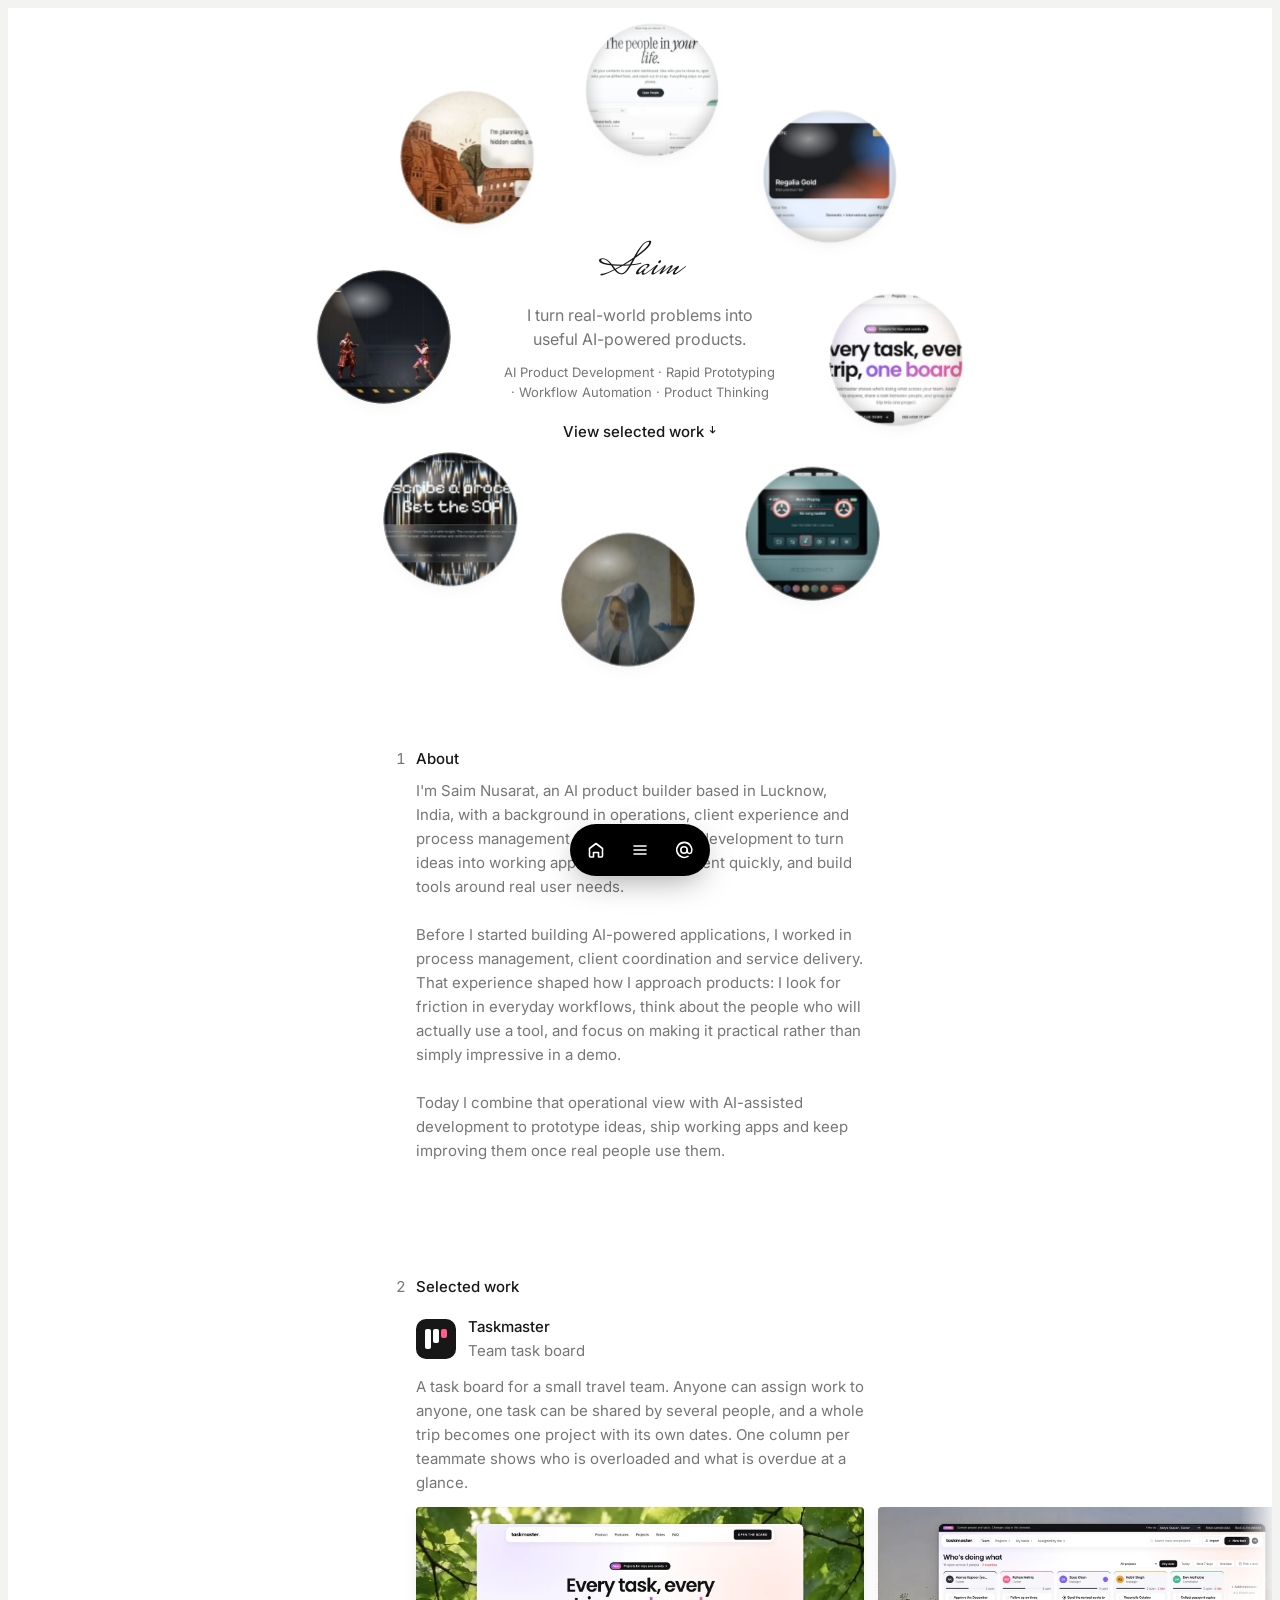
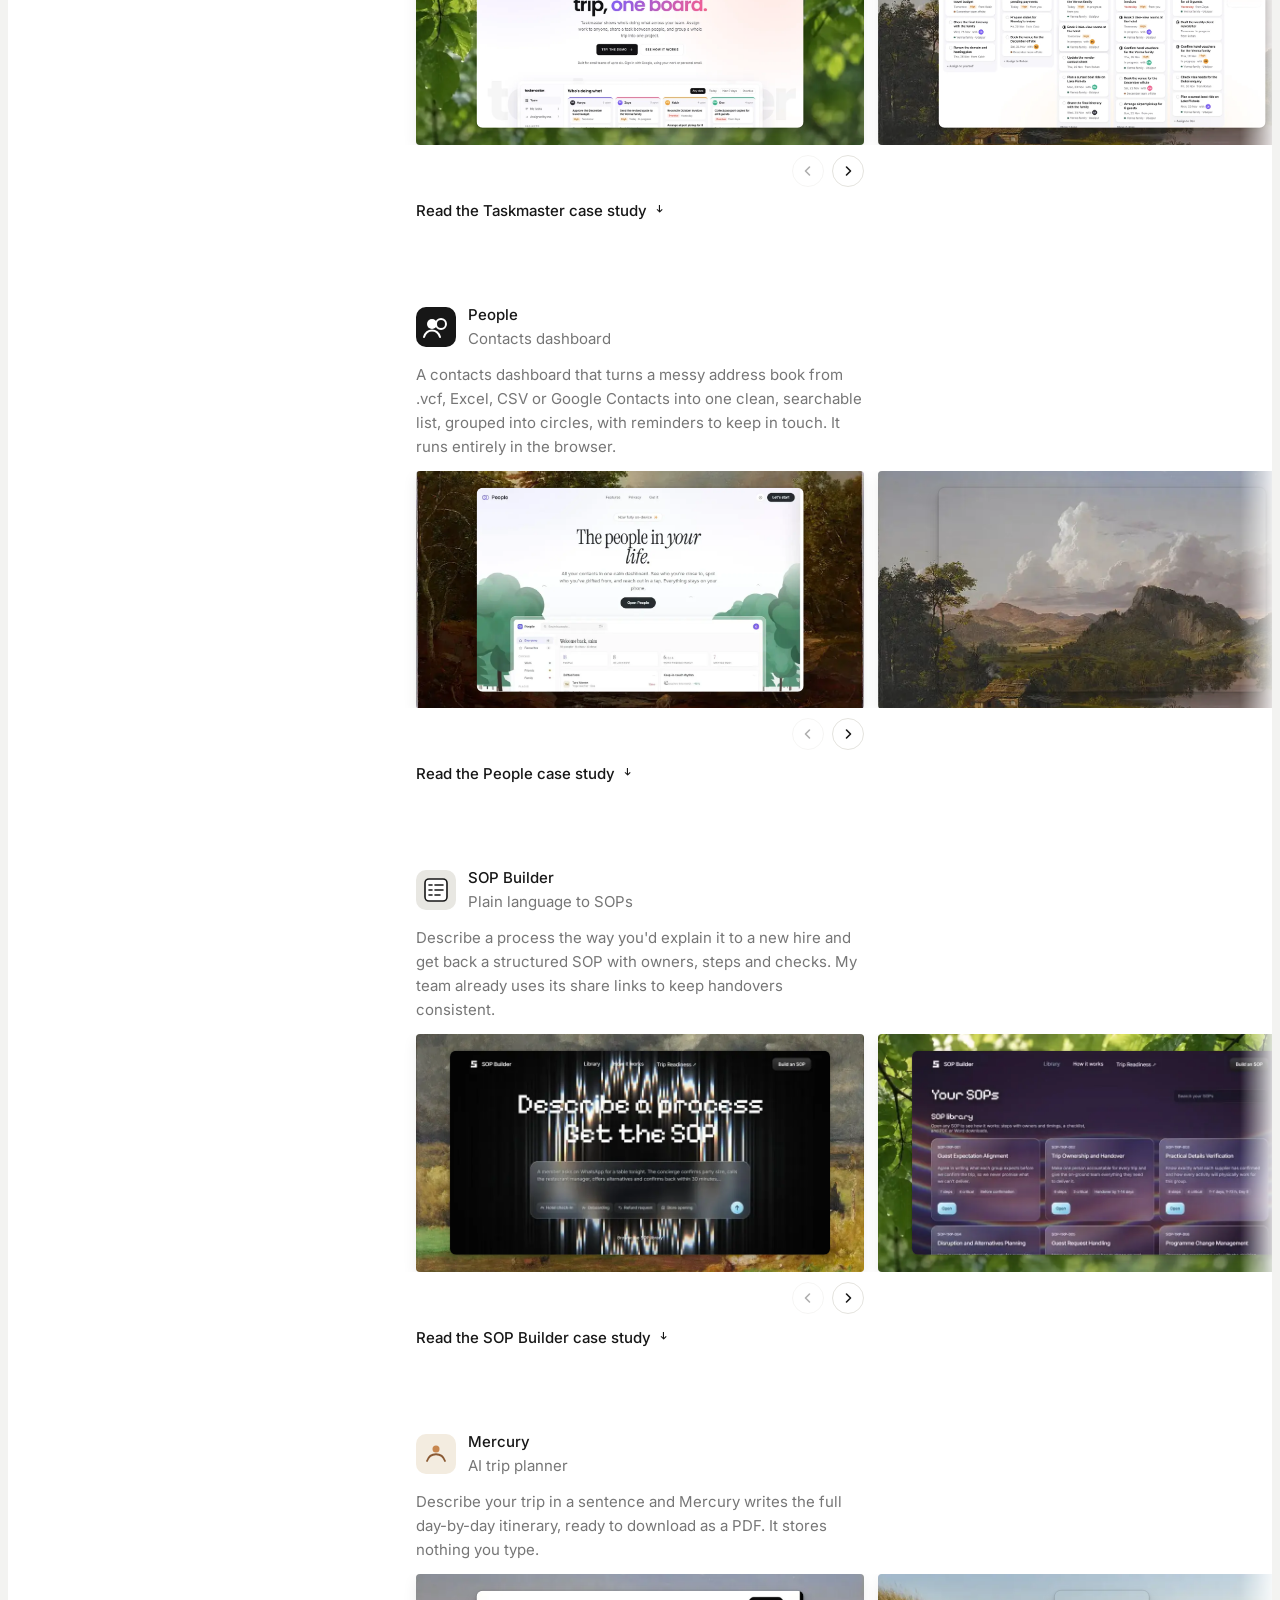
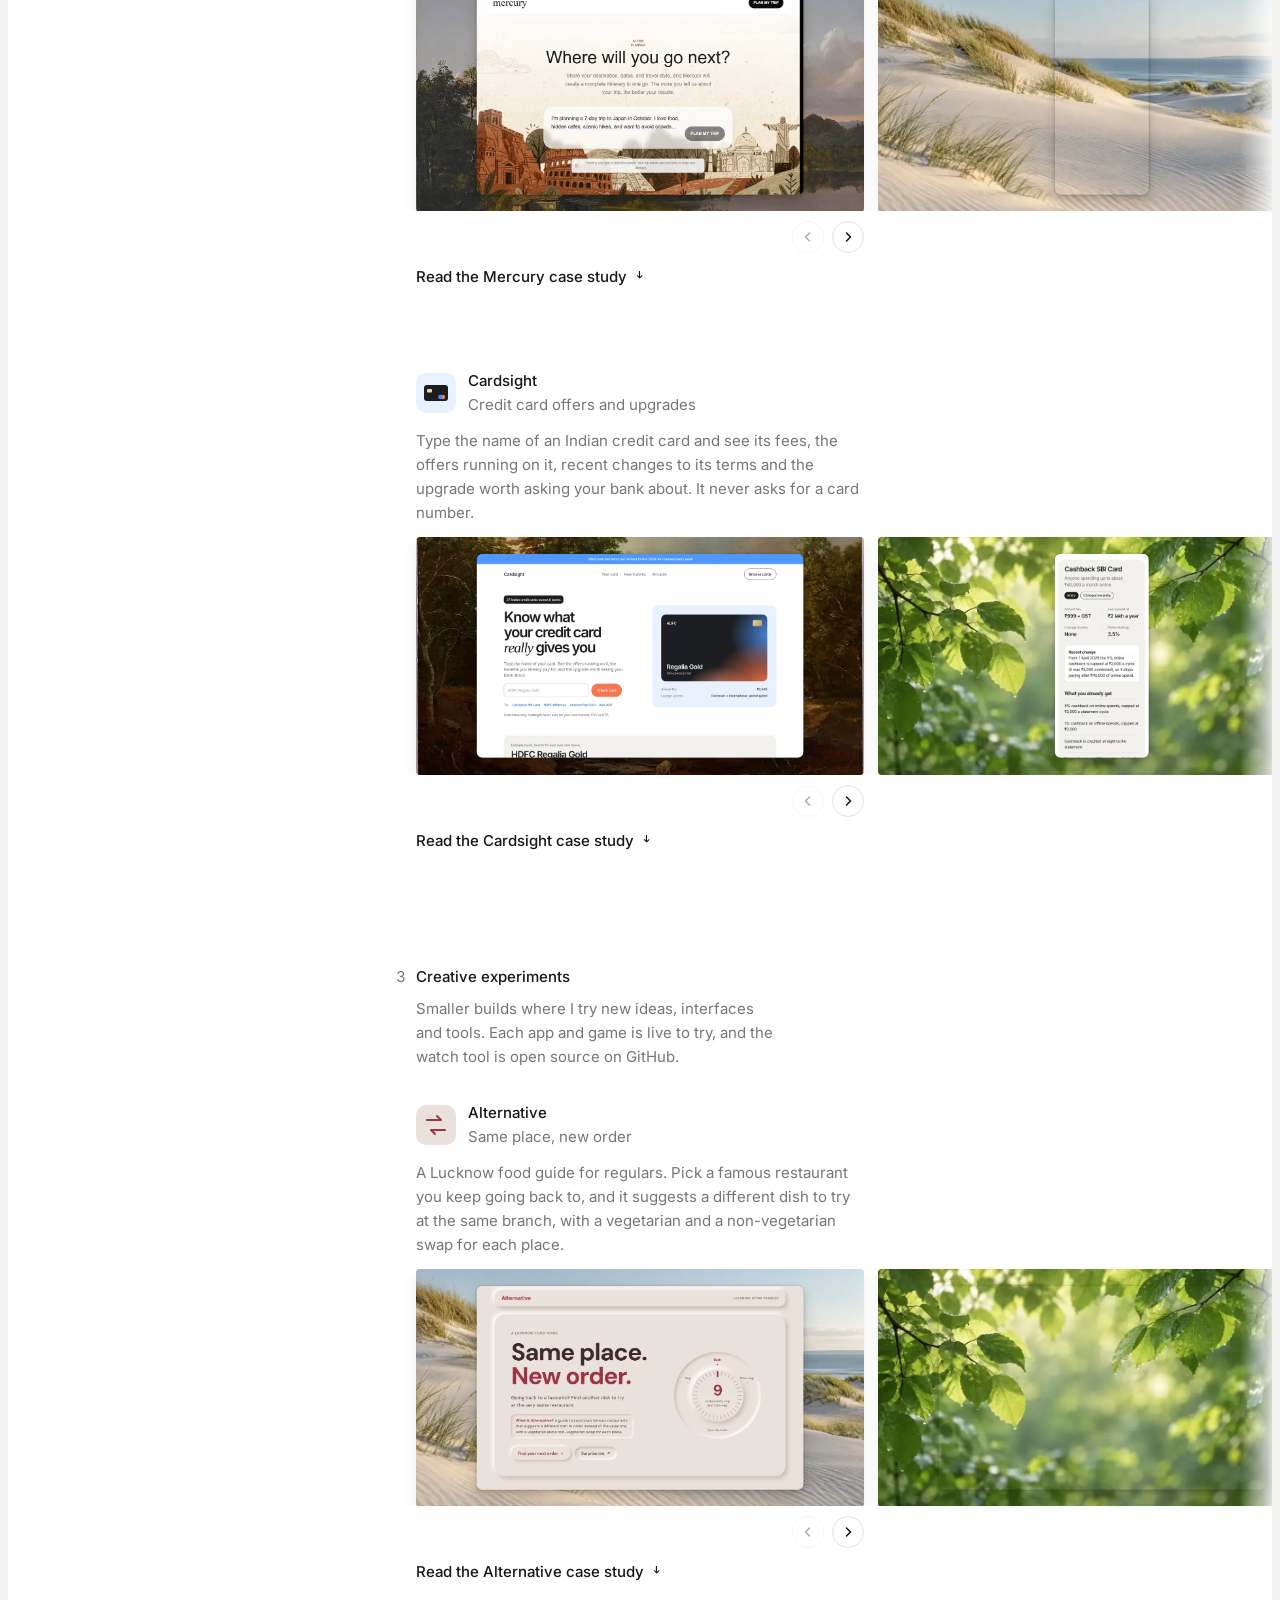
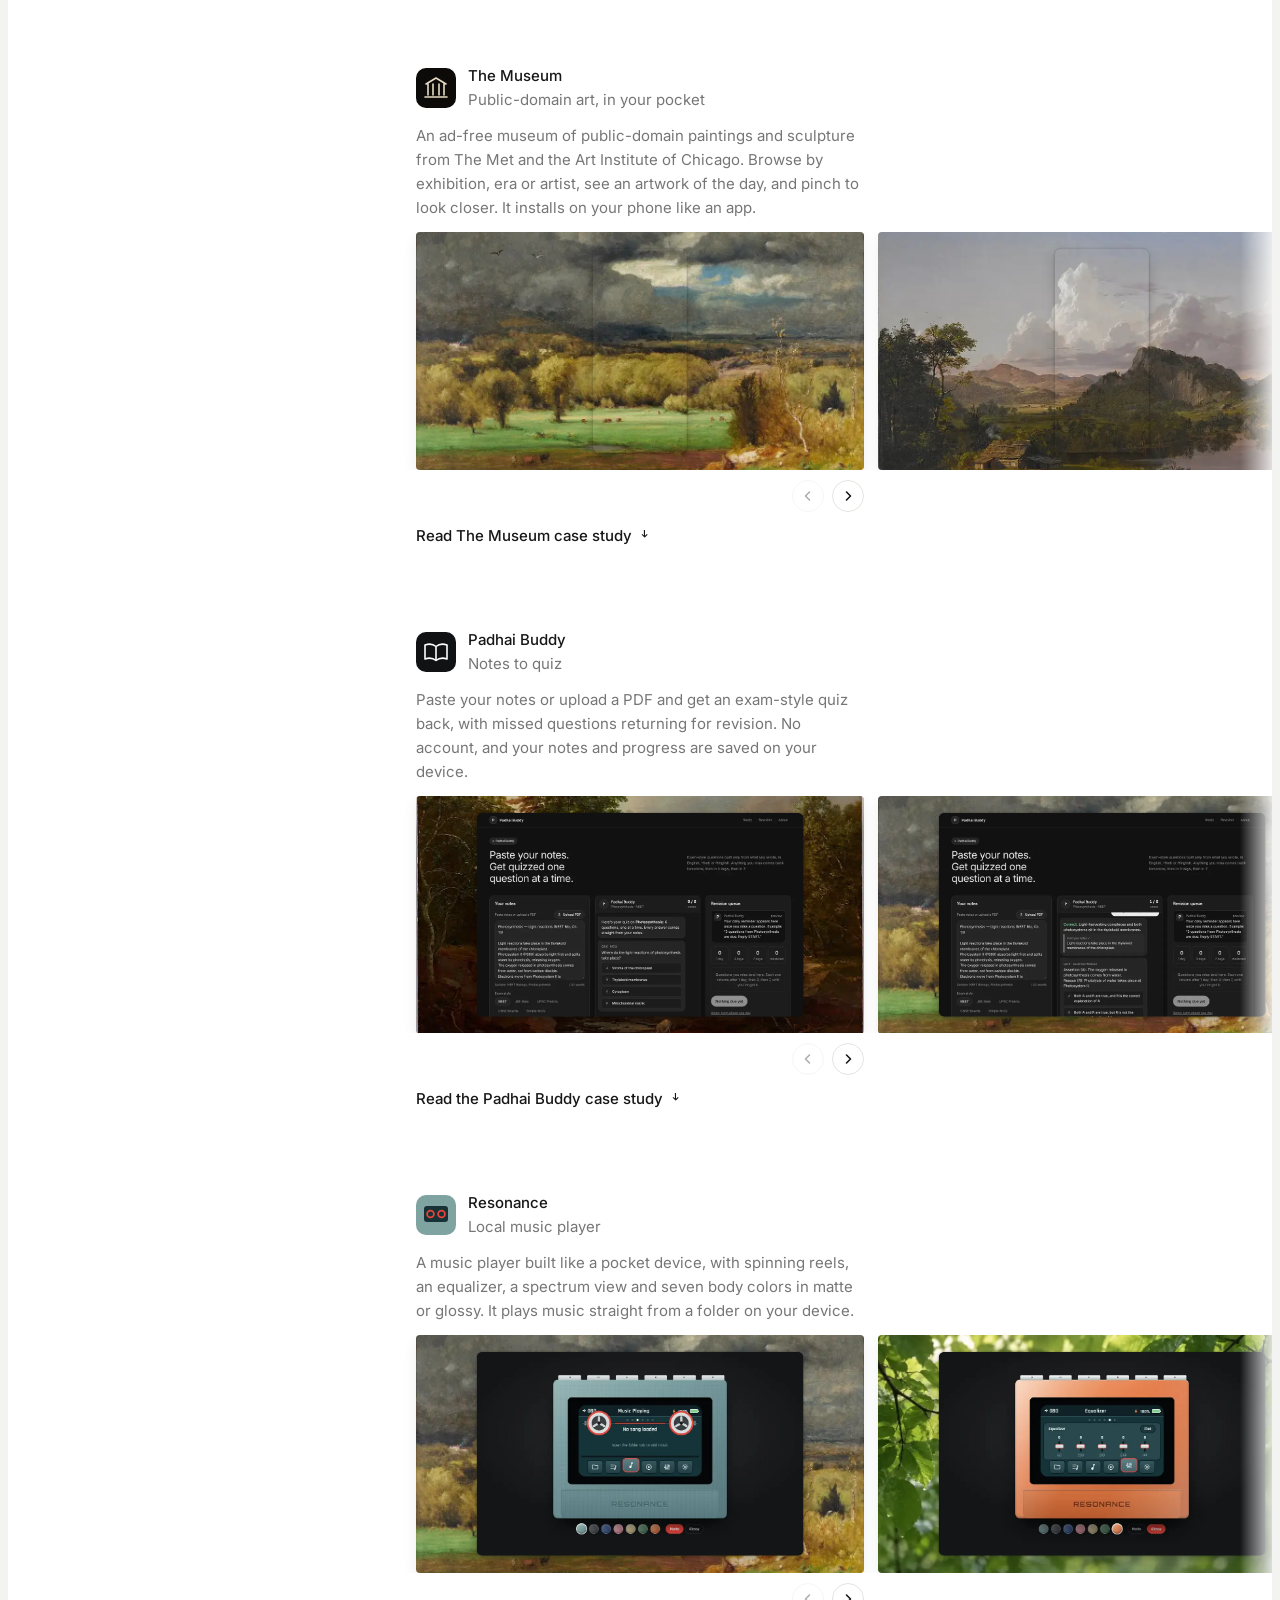
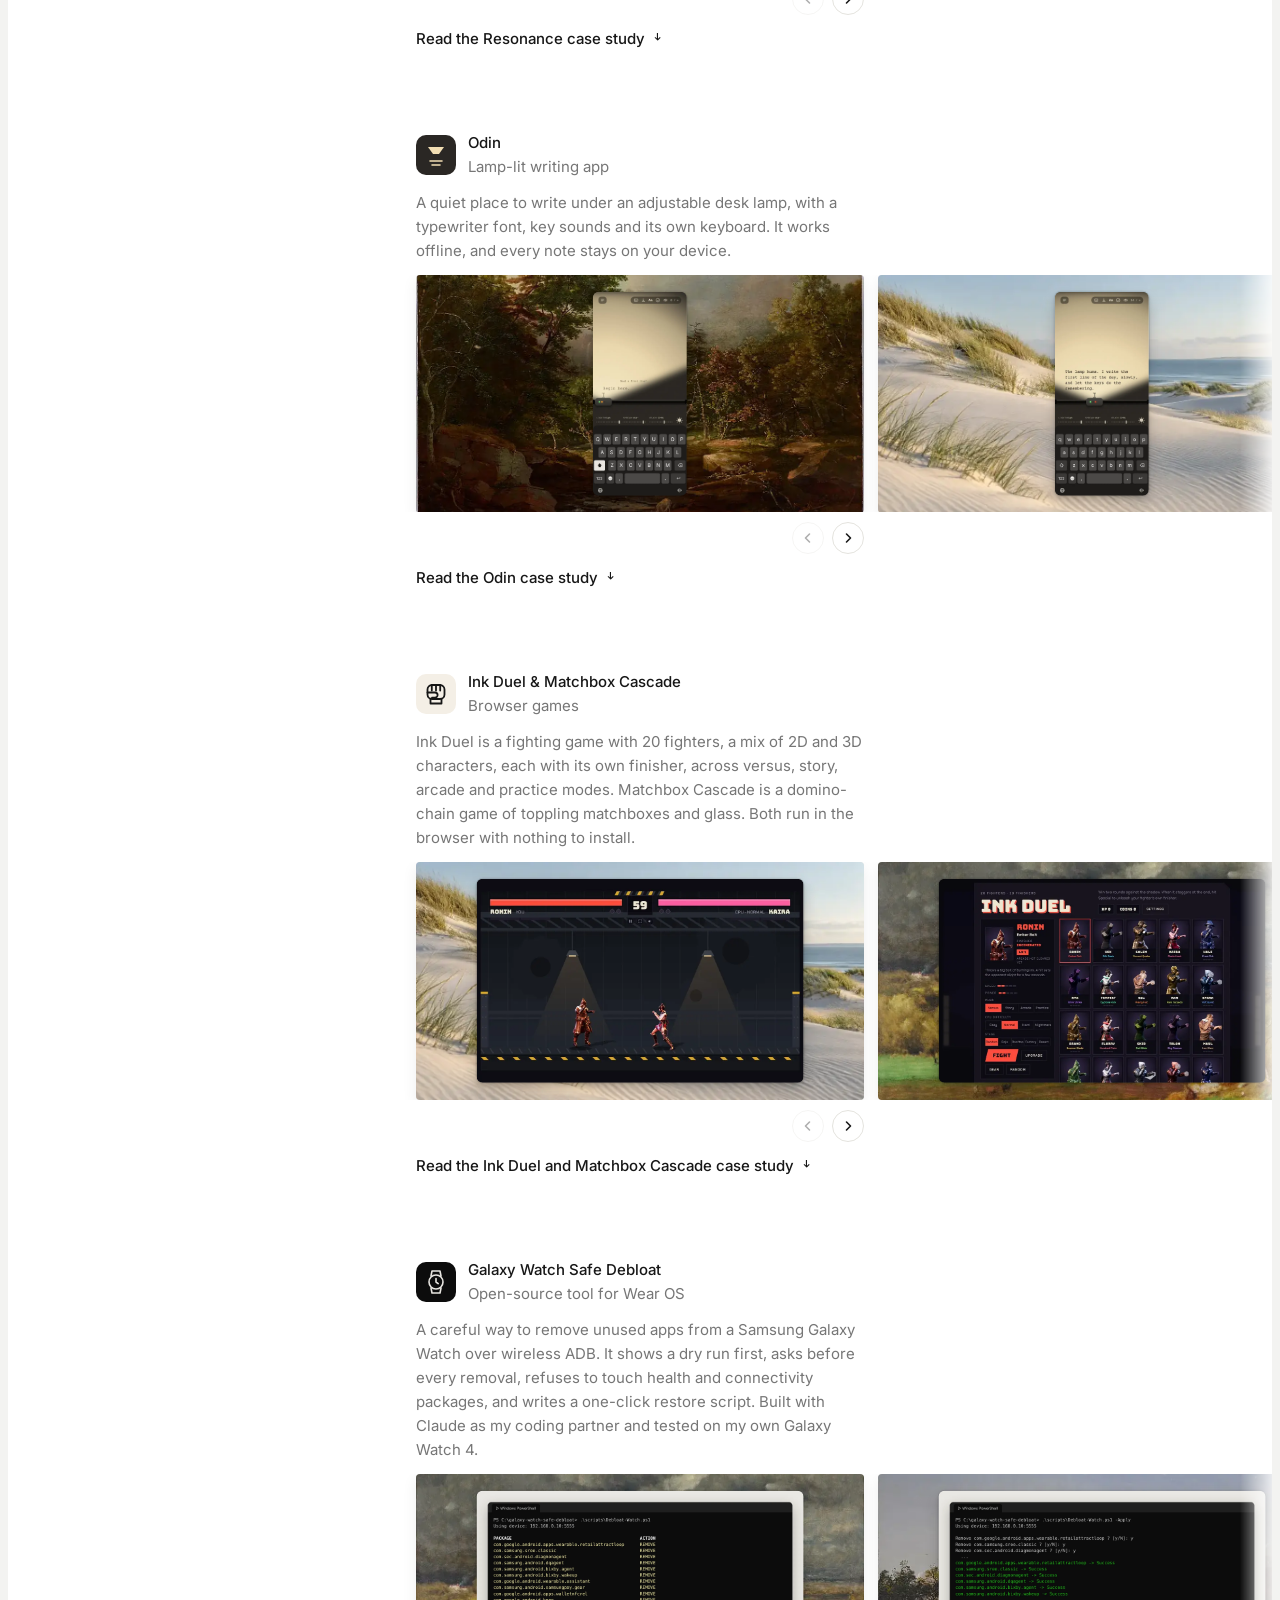
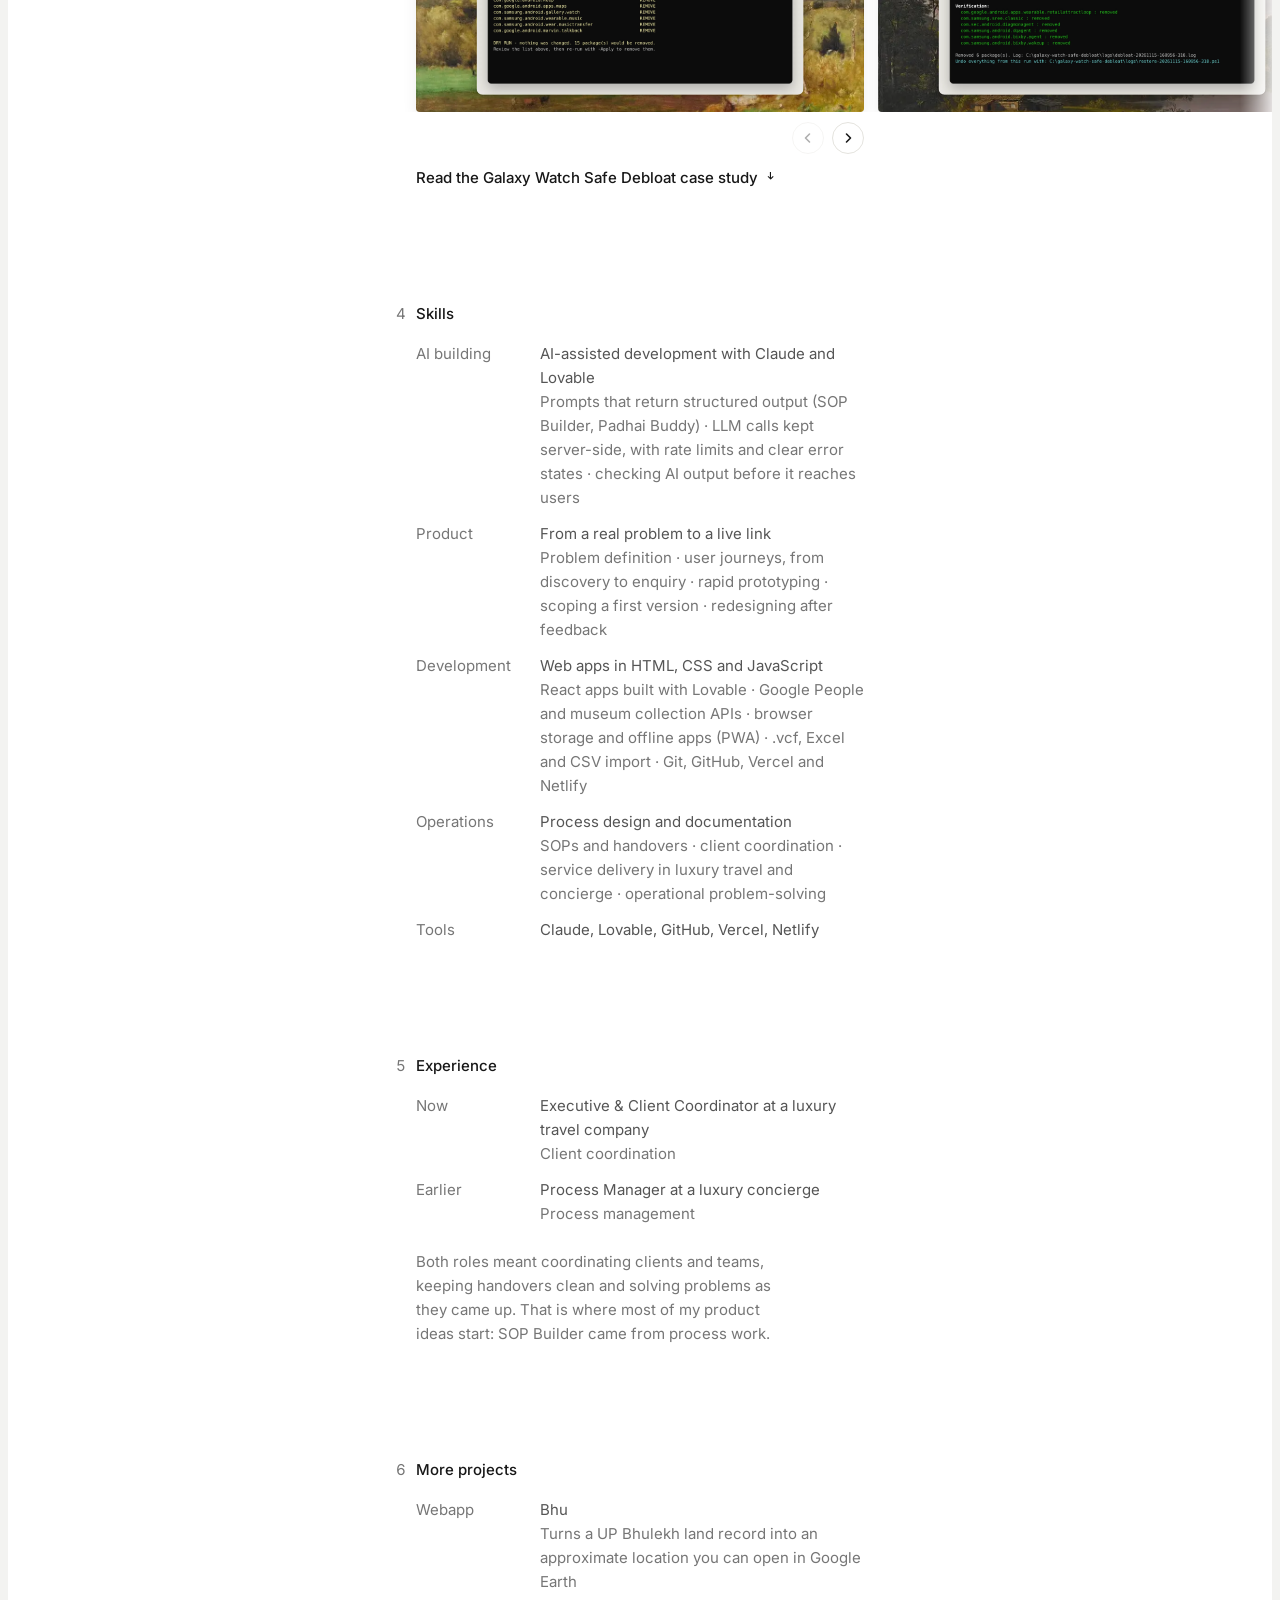
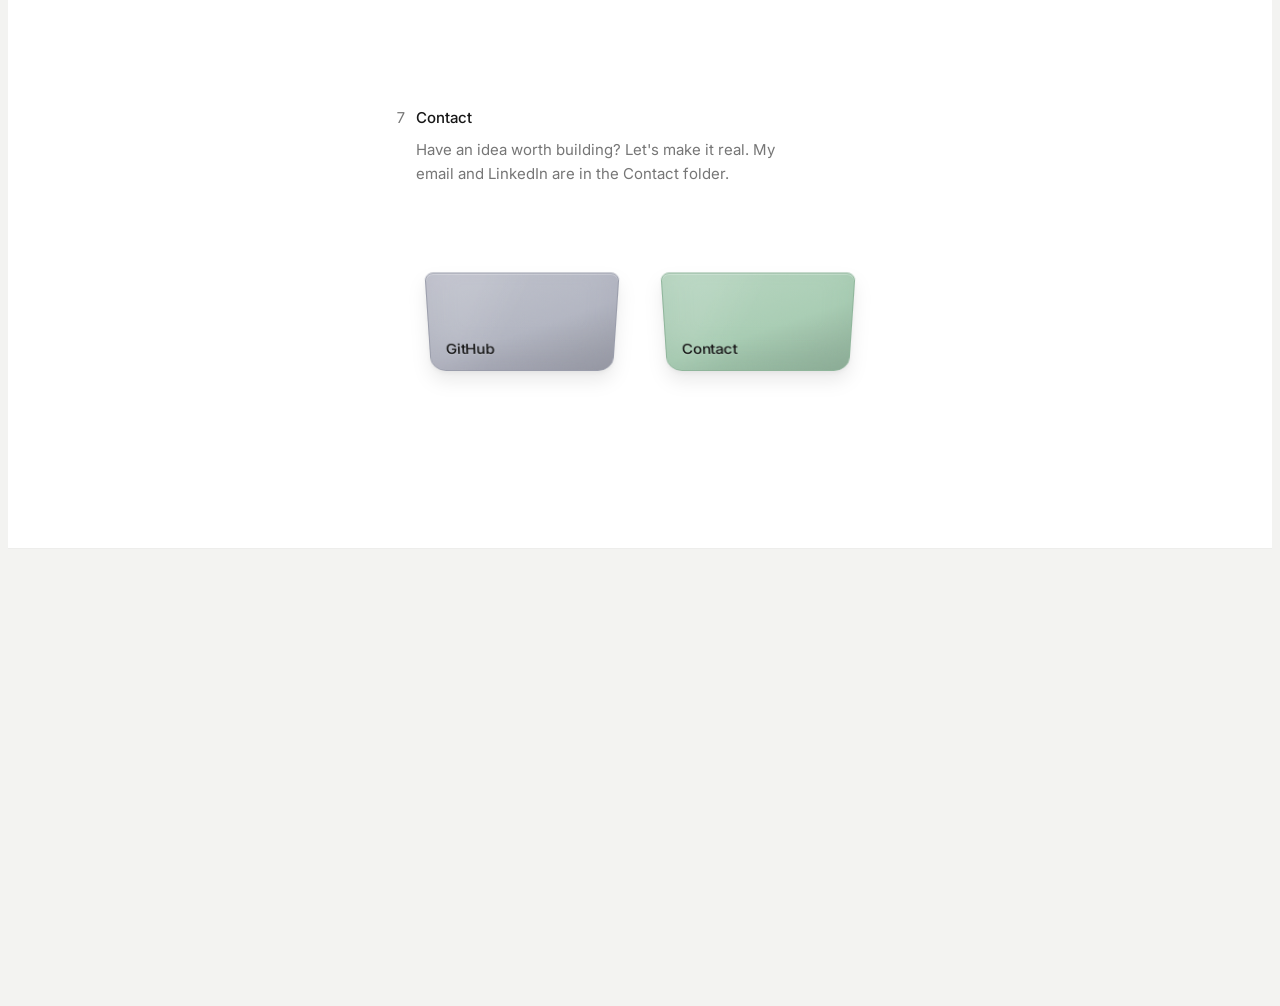
==== commit 5b4eff4a: "Hide company names in Experience, add email, Contact folder with Email and LinkedIn Co-Authored-By: " ====
--- a/index.html
+++ b/index.html
@@ -142,7 +142,7 @@
 /* folders: geometry taken from the reference */
 .lead{max-width:360px;margin-bottom:32px;color:var(--muted)}
 .folders{display:grid;grid-template-columns:repeat(2,1fr);column-gap:24px;row-gap:30px}
-.folder-link{display:block;min-width:0;border-radius:10px}
+.folder-link{display:block;min-width:0;border-radius:10px}.cf{position:relative}.cf.open,.cf:hover{z-index:3}.cf-paper{position:absolute;z-index:1;bottom:14%;width:40%;height:66%;background:#f7f7f3;border:1px solid #ddddd7;border-radius:8px 8px 6px 6px;box-shadow:rgba(0,0,0,.06) 0 1px 3px;padding:9% 7% 0;display:flex;flex-direction:column;text-decoration:none;color:var(--heading);transform-origin:center bottom;transition:transform .45s cubic-bezier(.2,.75,.2,1)}.cf-paper b{font-size:12px;font-weight:600;letter-spacing:-.01em;margin-bottom:8px;white-space:nowrap;display:flex;align-items:center;gap:3px}.cf-paper b .arr{color:var(--muted)}.cf-paper .paper-line{height:3px;margin-bottom:5px}.cfp-mail{left:11%;transform:translateY(10%) rotate(-3deg)}.cfp-li{right:11%;transform:translateY(14%) rotate(3deg)}.cf .folder-front{z-index:2}.cf-toggle{position:absolute;z-index:3;left:7%;right:7%;bottom:3%;height:65%;background:none;border:0;padding:0;cursor:pointer;border-radius:8px 8px 15px 15px}.cf.open .cfp-mail,.cf:hover .cfp-mail{transform:translateY(-40%) rotate(-8deg)}.cf.open .cfp-li,.cf:hover .cfp-li{transform:translateY(-32%) rotate(7deg)}.cf.open .folder-front,.cf:hover .folder-front{transform:rotateX(-34deg)}.cf-paper:hover{background:#fff}.cf-toggle:focus-visible{outline:2px solid var(--heading);outline-offset:3px}@media (prefers-reduced-motion:reduce){.cf-paper,.cf .folder-front{transition:none}}
 .folder-shell{--folder-color:#aaa9a3;--folder-edge:#94938e;aspect-ratio:1.34/1;perspective:520px;width:100%;max-width:100%;transform-style:preserve-3d;filter:drop-shadow(rgba(0,0,0,.08) 0 10px 9px) drop-shadow(rgba(0,0,0,.047) 0 2px 2px);display:block;position:relative}
 .folder-back{position:absolute;inset:5% 7% 4%;overflow:visible;width:86%;height:91%}
 .folder-back path{fill:var(--folder-color);stroke:var(--folder-edge);stroke-width:1px;vector-effect:non-scaling-stroke}
@@ -420,8 +420,8 @@
       <section id="experience" aria-labelledby="exp-h">
         <h2 id="exp-h"><span class="n" aria-hidden="true">5</span>Experience</h2>
         <dl class="tl">
-          <div><dt>Now</dt><dd><a href="https://goencompass.in" target="_blank" rel="noreferrer">Executive &amp; Client Coordinator at Encompass <svg class="arr" style="color:var(--muted)" viewBox="0 0 6 16" fill="none" stroke="currentColor" stroke-width="1.1" aria-hidden="true"><path d="M.6 11.2 5.4 6.4M1.6 6.2h3.8V10"/></svg></a><span>Luxury travel · client coordination</span></dd></div>
-          <div><dt>Earlier</dt><dd>Process Manager at Indulge<span>Luxury lifestyle &amp; concierge · process management</span></dd></div>
+          <div><dt>Now</dt><dd>Executive &amp; Client Coordinator at a luxury travel company<span>Client coordination</span></dd></div>
+          <div><dt>Earlier</dt><dd>Process Manager at a luxury concierge<span>Process management</span></dd></div>
         </dl>
         <p class="lead" style="margin:24px 0 0">Both roles meant coordinating clients and teams, keeping handovers clean and solving problems as they came up. That is where most of my product ideas start: SOP Builder came from process work.</p>
       </section>
@@ -435,9 +435,9 @@
 
       <section id="contact" aria-labelledby="else-h">
         <h2 id="else-h" class="tight"><span class="n" aria-hidden="true">7</span>Contact</h2>
-        <p class="lead">Have an idea worth building? Let's make it real. The quickest way to reach me is a message on LinkedIn.</p>
-        <div class="folders"><a class="folder-link" href="https://in.linkedin.com/in/saimnusarat" target="_blank" rel="noreferrer" aria-label="Saim Nusarat on LinkedIn"><span class="folder-shell" aria-hidden="true" style="--folder-color:#9db4d4;--folder-edge:#8199bb"><svg class="folder-back" viewBox="0 0 200 120" preserveAspectRatio="none" focusable="false" aria-hidden="true"><path d="M17 4H79C83 4 86 5 89 8L102 20H185C193 20 197 25 197 32V106C197 113 192 117 185 117H15C8 117 3 112 3 105V18C3 10 9 4 17 4Z"/></svg><span class="folder-paper fp1"><span class="paper-line pl-s"></span><span class="paper-line"></span><span class="paper-line"></span></span><span class="folder-paper fp2"><span class="paper-dot"></span><span class="paper-line pl-s"></span><span class="paper-line"></span></span><span class="folder-paper fp3"><span class="paper-line pl-s"></span><span class="paper-line"></span><span class="paper-line pl-m"></span></span><span class="folder-front"><span>LinkedIn</span></span></span></a><a class="folder-link" href="https://github.com/saimvibecoder" target="_blank" rel="noreferrer" aria-label="Code on GitHub"><span class="folder-shell" aria-hidden="true" style="--folder-color:#b3b6c2;--folder-edge:#9a9dab"><svg class="folder-back" viewBox="0 0 200 120" preserveAspectRatio="none" focusable="false" aria-hidden="true"><path d="M17 4H79C83 4 86 5 89 8L102 20H185C193 20 197 25 197 32V106C197 113 192 117 185 117H15C8 117 3 112 3 105V18C3 10 9 4 17 4Z"/></svg><span class="folder-paper fp1"><span class="paper-line pl-s"></span><span class="paper-line"></span><span class="paper-line"></span></span><span class="folder-paper fp2"><span class="paper-dot"></span><span class="paper-line pl-s"></span><span class="paper-line"></span></span><span class="folder-paper fp3"><span class="paper-line pl-s"></span><span class="paper-line"></span><span class="paper-line pl-m"></span></span><span class="folder-front"><span>GitHub</span></span></span></a><a class="folder-link" href="https://trypeople.vercel.app" target="_blank" rel="noreferrer" aria-label="People, contacts dashboard"><span class="folder-shell" aria-hidden="true" style="--folder-color:#b9b2dc;--folder-edge:#9f97c8"><svg class="folder-back" viewBox="0 0 200 120" preserveAspectRatio="none" focusable="false" aria-hidden="true"><path d="M17 4H79C83 4 86 5 89 8L102 20H185C193 20 197 25 197 32V106C197 113 192 117 185 117H15C8 117 3 112 3 105V18C3 10 9 4 17 4Z"/></svg><span class="folder-paper fp1"><span class="paper-line pl-s"></span><span class="paper-line"></span><span class="paper-line"></span></span><span class="folder-paper fp2"><span class="paper-dot"></span><span class="paper-line pl-s"></span><span class="paper-line"></span></span><span class="folder-paper fp3"><span class="paper-line pl-s"></span><span class="paper-line"></span><span class="paper-line pl-m"></span></span><span class="folder-front"><span>People</span></span></span></a><a class="folder-link" href="https://inkduel.netlify.app" target="_blank" rel="noreferrer" aria-label="Ink Duel, browser game"><span class="folder-shell" aria-hidden="true" style="--folder-color:#ddb29c;--folder-edge:#c69a84"><svg class="folder-back" viewBox="0 0 200 120" preserveAspectRatio="none" focusable="false" aria-hidden="true"><path d="M17 4H79C83 4 86 5 89 8L102 20H185C193 20 197 25 197 32V106C197 113 192 117 185 117H15C8 117 3 112 3 105V18C3 10 9 4 17 4Z"/></svg><span class="folder-paper fp1"><span class="paper-line pl-s"></span><span class="paper-line"></span><span class="paper-line"></span></span><span class="folder-paper fp2"><span class="paper-dot"></span><span class="paper-line pl-s"></span><span class="paper-line"></span></span><span class="folder-paper fp3"><span class="paper-line pl-s"></span><span class="paper-line"></span><span class="paper-line pl-m"></span></span><span class="folder-front"><span>Ink Duel</span></span></span></a></div>
-        <p class="links-row" style="margin-top:28px"><a href="https://in.linkedin.com/in/saimnusarat" target="_blank" rel="noreferrer" style="color:var(--heading);font-weight:500">Message me on LinkedIn <svg class="arr" style="color:var(--muted)" viewBox="0 0 6 16" fill="none" stroke="currentColor" stroke-width="1.1" aria-hidden="true"><path d="M.6 11.2 5.4 6.4M1.6 6.2h3.8V10"/></svg></a><a data-resume hidden target="_blank" rel="noreferrer" style="color:var(--heading);font-weight:500">Download résumé <svg class="arr" style="color:var(--muted)" viewBox="0 0 6 16" fill="none" stroke="currentColor" stroke-width="1.1" aria-hidden="true"><path d="M.6 11.2 5.4 6.4M1.6 6.2h3.8V10"/></svg></a></p>
+        <p class="lead">Have an idea worth building? Let's make it real. My email and LinkedIn are in the Contact folder.</p>
+        <div class="folders"><a class="folder-link" href="https://github.com/saimvibecoder" target="_blank" rel="noreferrer" aria-label="Code on GitHub"><span class="folder-shell" aria-hidden="true" style="--folder-color:#b3b6c2;--folder-edge:#9a9dab"><svg class="folder-back" viewBox="0 0 200 120" preserveAspectRatio="none" focusable="false" aria-hidden="true"><path d="M17 4H79C83 4 86 5 89 8L102 20H185C193 20 197 25 197 32V106C197 113 192 117 185 117H15C8 117 3 112 3 105V18C3 10 9 4 17 4Z"/></svg><span class="folder-paper fp1"><span class="paper-line pl-s"></span><span class="paper-line"></span><span class="paper-line"></span></span><span class="folder-paper fp2"><span class="paper-dot"></span><span class="paper-line pl-s"></span><span class="paper-line"></span></span><span class="folder-paper fp3"><span class="paper-line pl-s"></span><span class="paper-line"></span><span class="paper-line pl-m"></span></span><span class="folder-front"><span>GitHub</span></span></span></a><div class="folder-link cf"><span class="folder-shell" style="--folder-color:#a9cdb4;--folder-edge:#8fb59b"><svg class="folder-back" viewBox="0 0 200 120" preserveAspectRatio="none" focusable="false" aria-hidden="true"><path d="M17 4H79C83 4 86 5 89 8L102 20H185C193 20 197 25 197 32V106C197 113 192 117 185 117H15C8 117 3 112 3 105V18C3 10 9 4 17 4Z"/></svg><a class="cf-paper cfp-mail" href="mailto:saimvibecoder@gmail.com" tabindex="-1"><b>Email</b><span class="paper-line pl-s"></span><span class="paper-line"></span></a><a class="cf-paper cfp-li" href="https://in.linkedin.com/in/saimnusarat" target="_blank" rel="noreferrer" tabindex="-1"><b>LinkedIn</b><span class="paper-line pl-s"></span><span class="paper-line"></span></a><span class="folder-front" aria-hidden="true"><span>Contact</span></span><button class="cf-toggle" type="button" aria-expanded="false" aria-label="Contact: show email and LinkedIn"></button></span></div></div>
+        <p class="links-row" style="margin-top:28px"><a data-resume hidden target="_blank" rel="noreferrer" style="color:var(--heading);font-weight:500">Download résumé <svg class="arr" style="color:var(--muted)" viewBox="0 0 6 16" fill="none" stroke="currentColor" stroke-width="1.1" aria-hidden="true"><path d="M.6 11.2 5.4 6.4M1.6 6.2h3.8V10"/></svg></a></p>
       </section>
     </div>
   </div>
@@ -580,5 +580,6 @@
   addEventListener("keydown",function(e){if(e.key==="Escape")open(null)});
 })();
 </script>
+<script>(()=>{const f=document.querySelector(".cf");if(!f)return;const b=f.querySelector(".cf-toggle"),ps=f.querySelectorAll(".cf-paper");const set=o=>{f.classList.toggle("open",o);b.setAttribute("aria-expanded",o);ps.forEach(p=>p.tabIndex=o?0:-1)};b.addEventListener("click",e=>{e.stopPropagation();set(!f.classList.contains("open"))});document.addEventListener("click",e=>{if(!f.contains(e.target))set(false)});document.addEventListener("keydown",e=>{if(e.key==="Escape"&&f.classList.contains("open")){set(false);b.focus()}})})();</script>
 </body>
 </html>
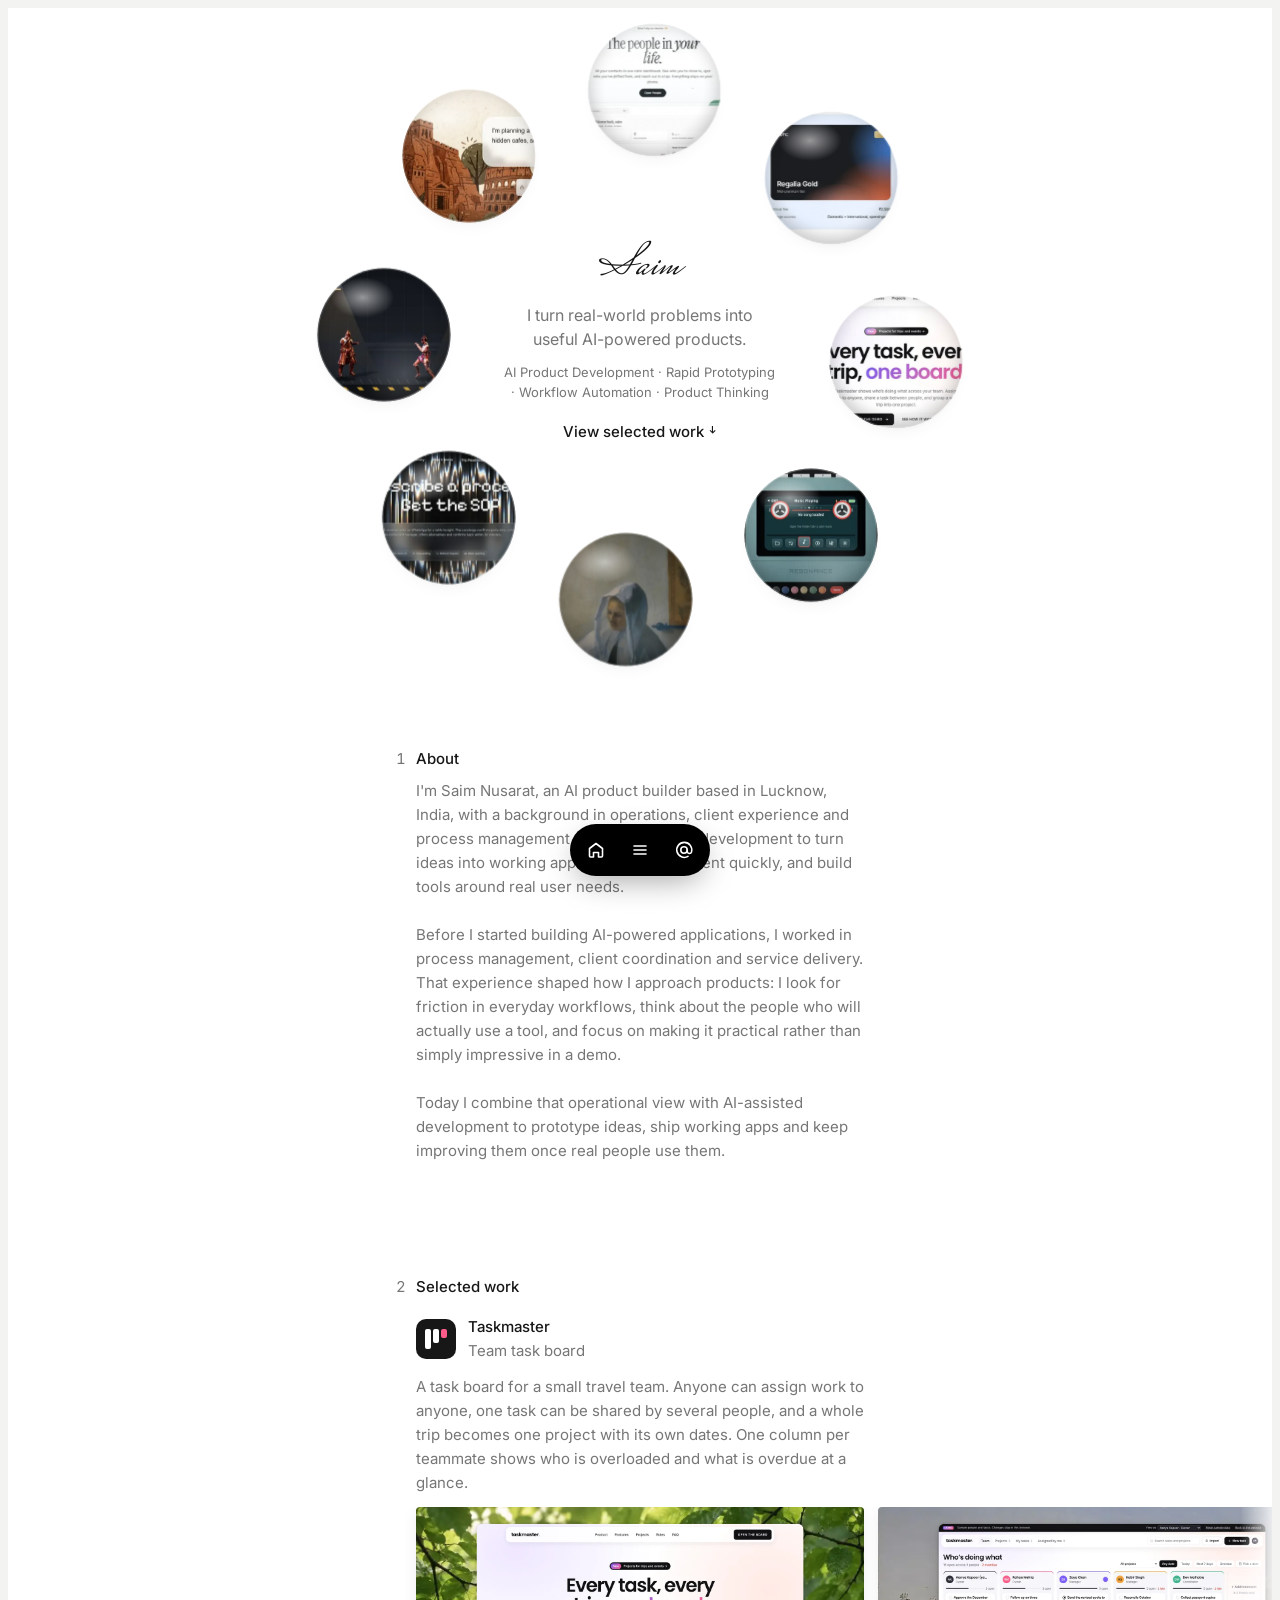
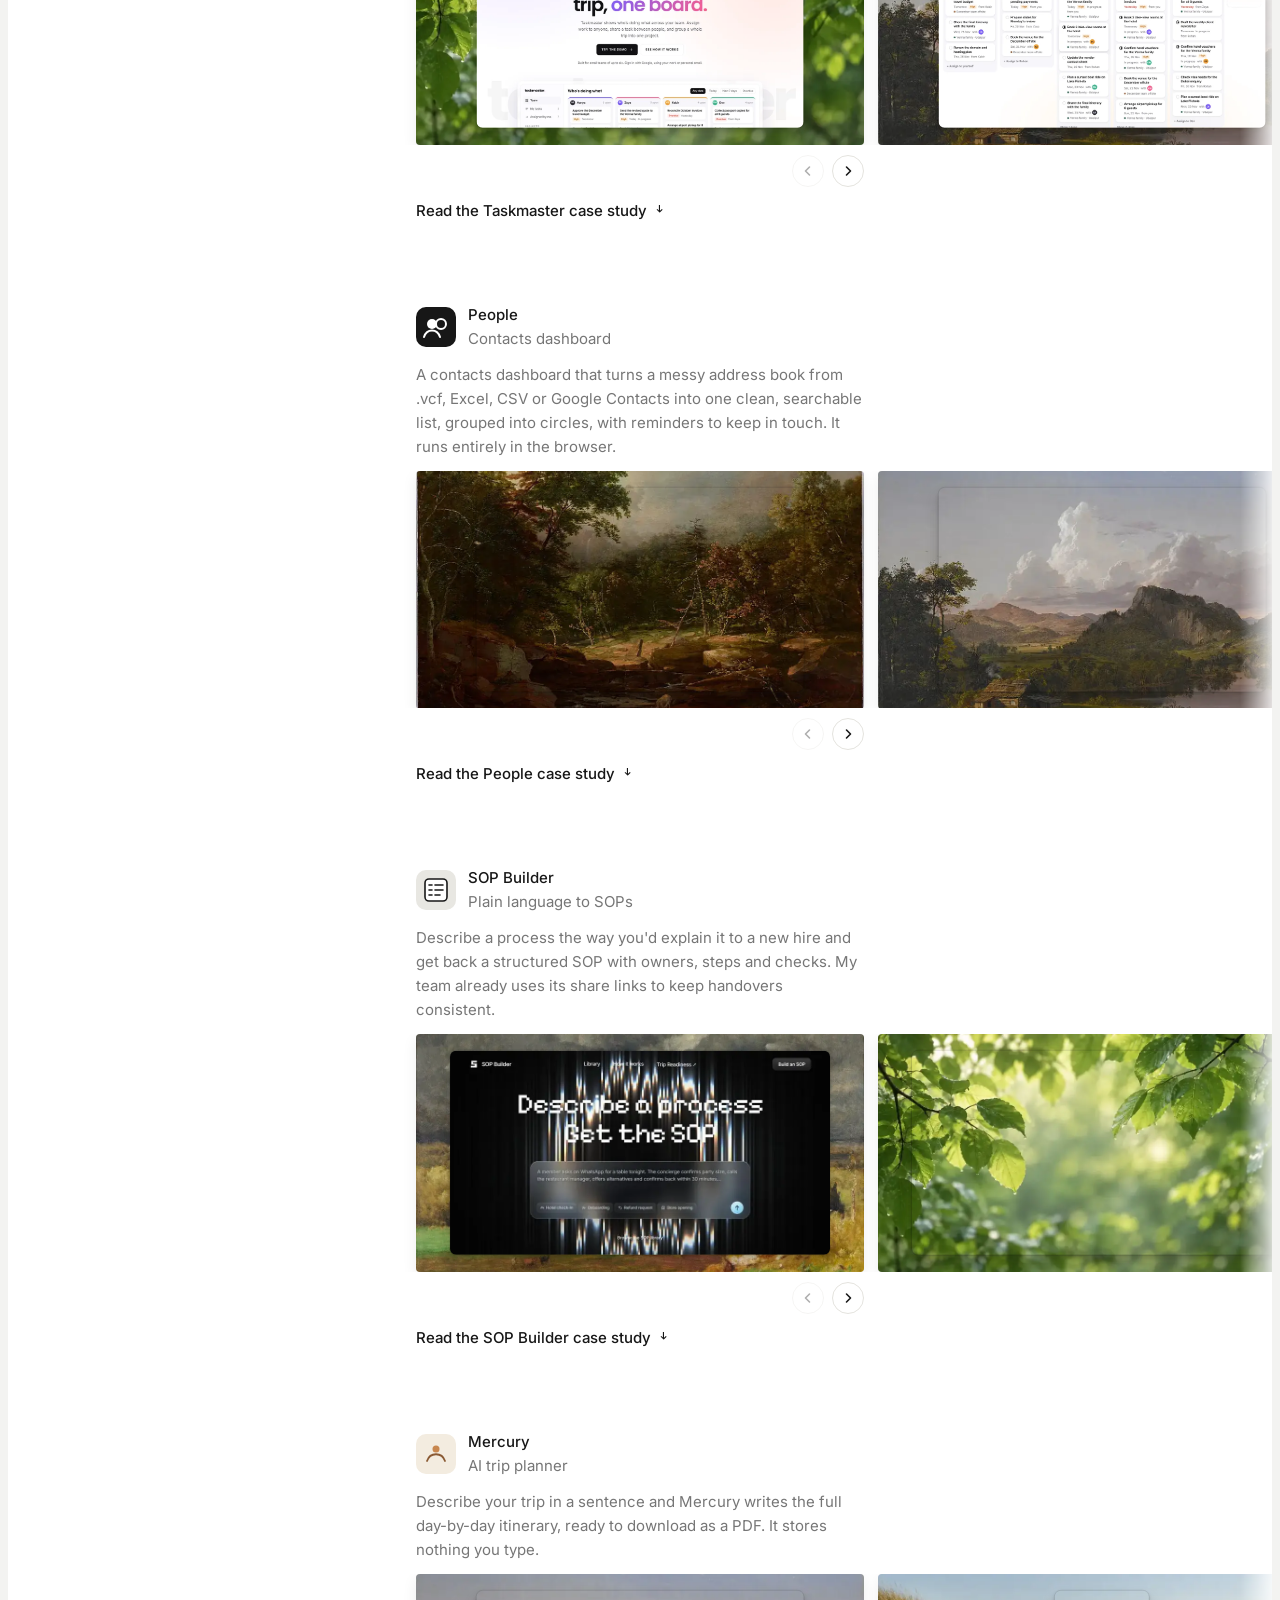
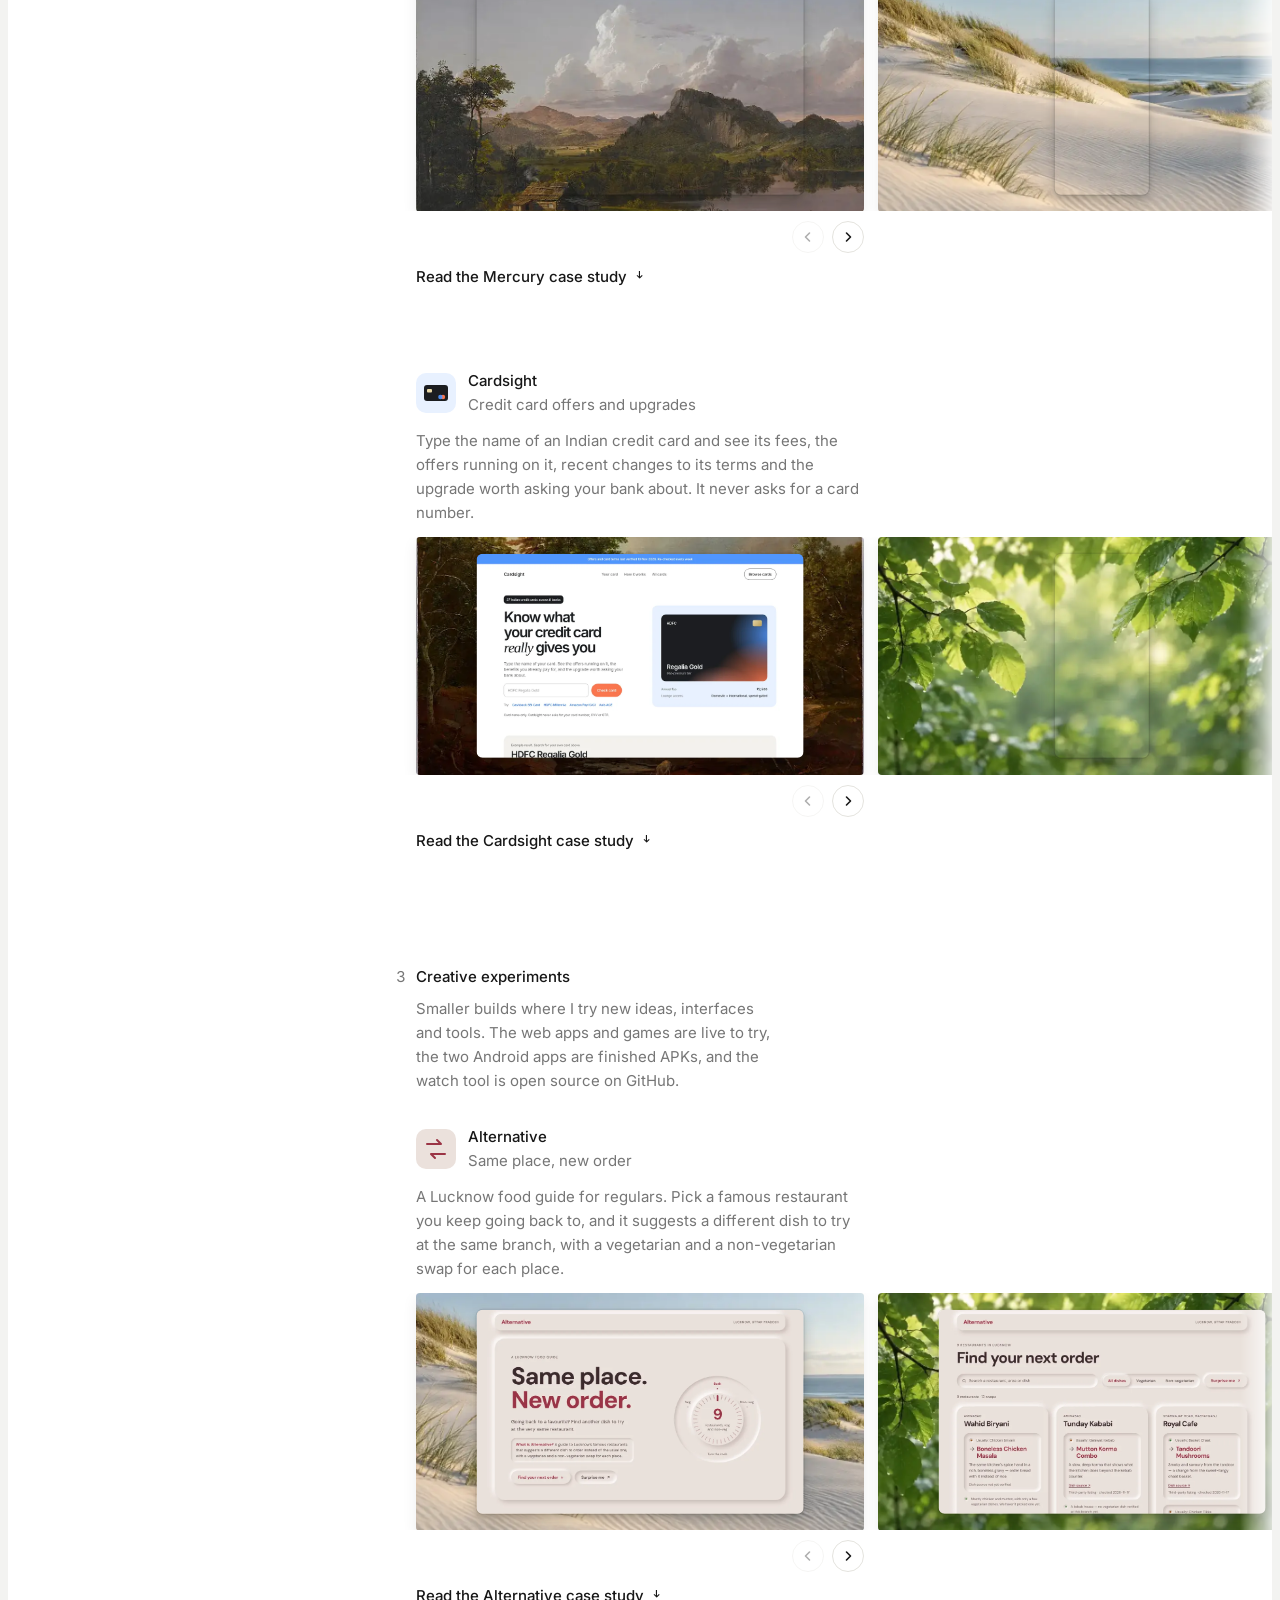
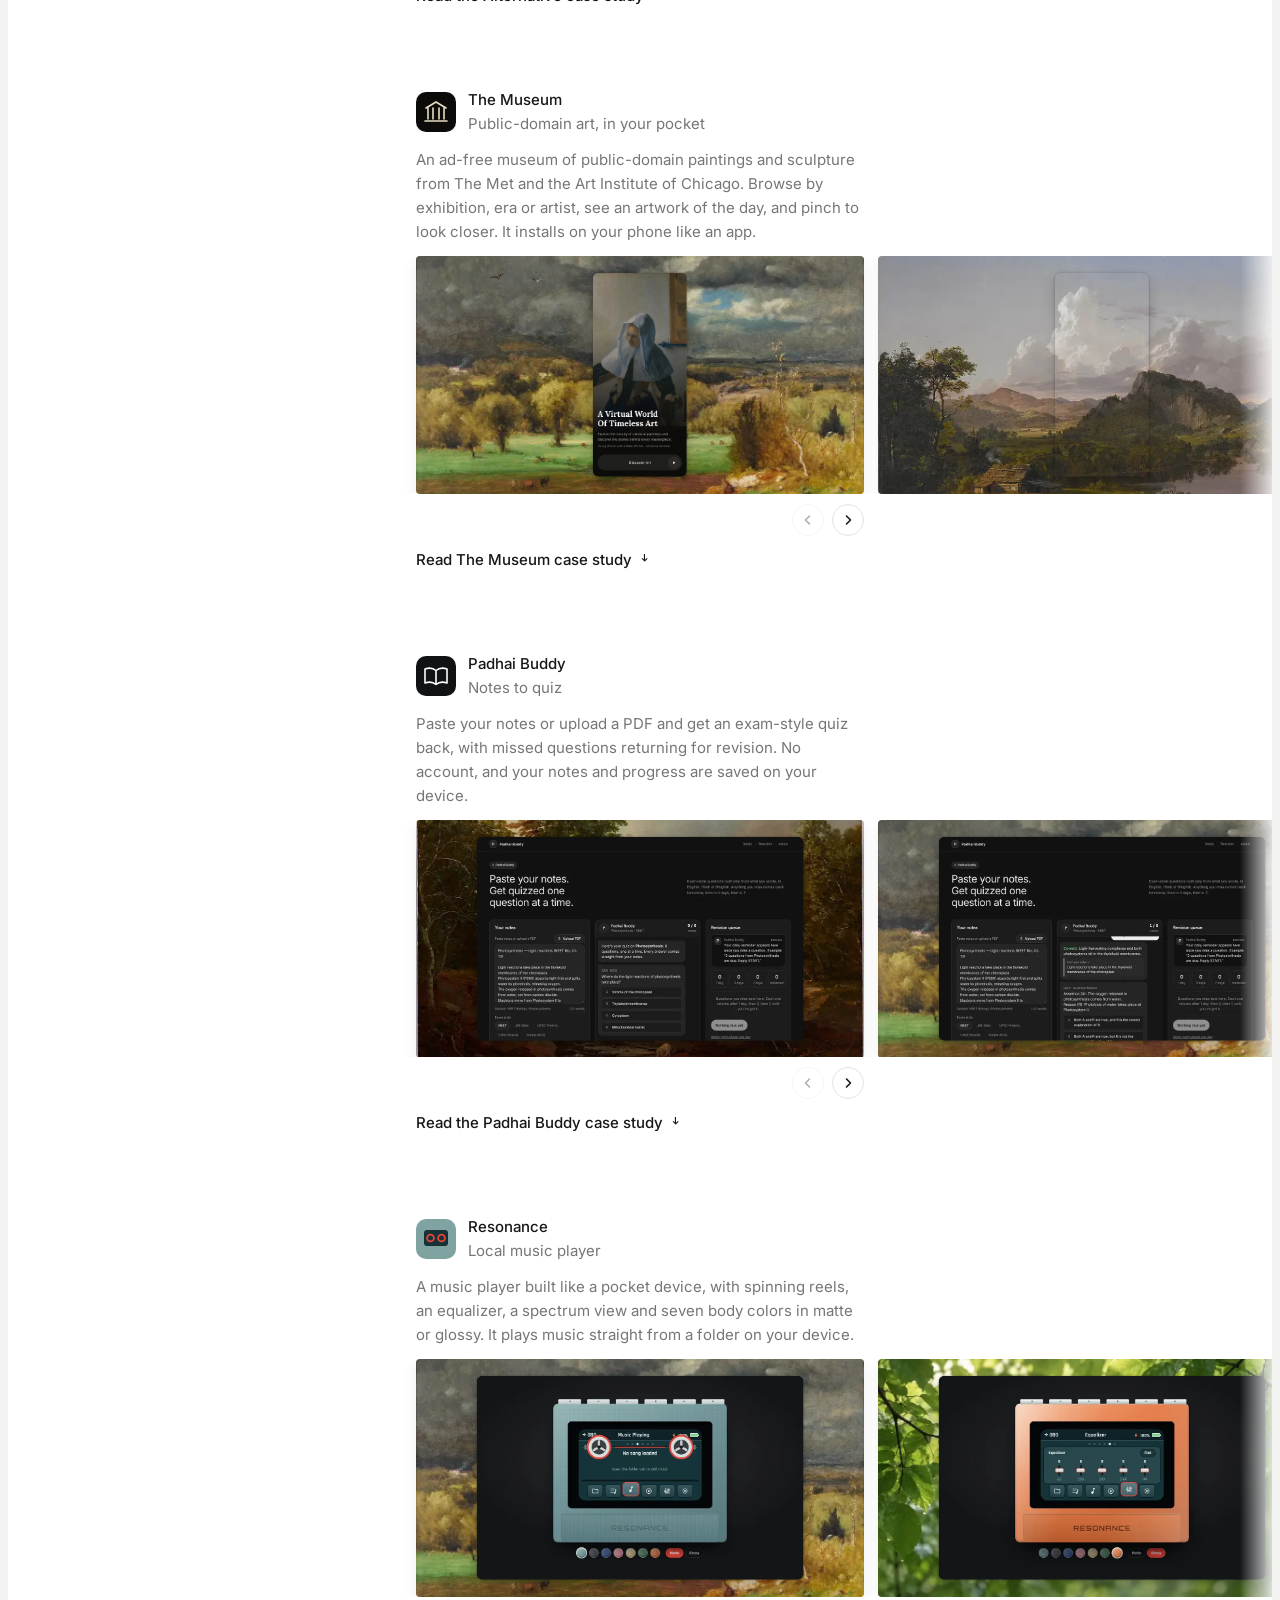
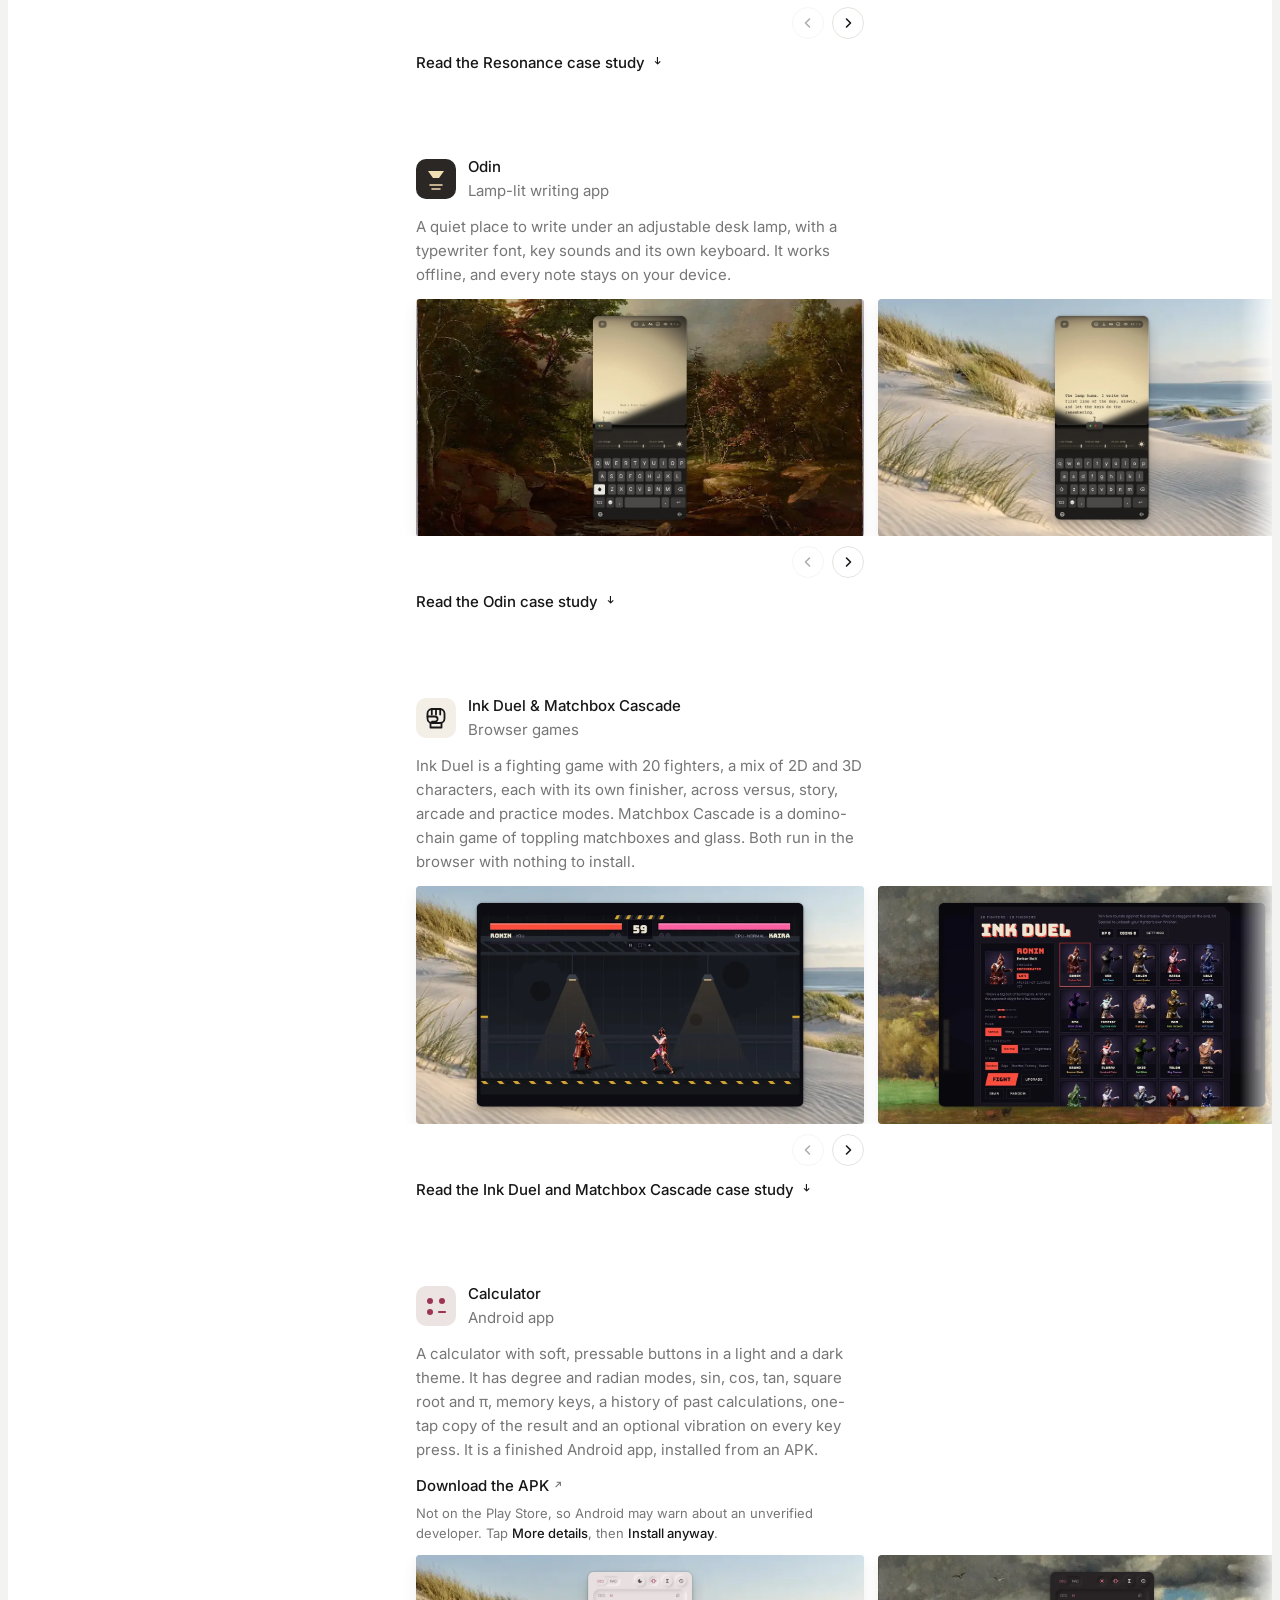
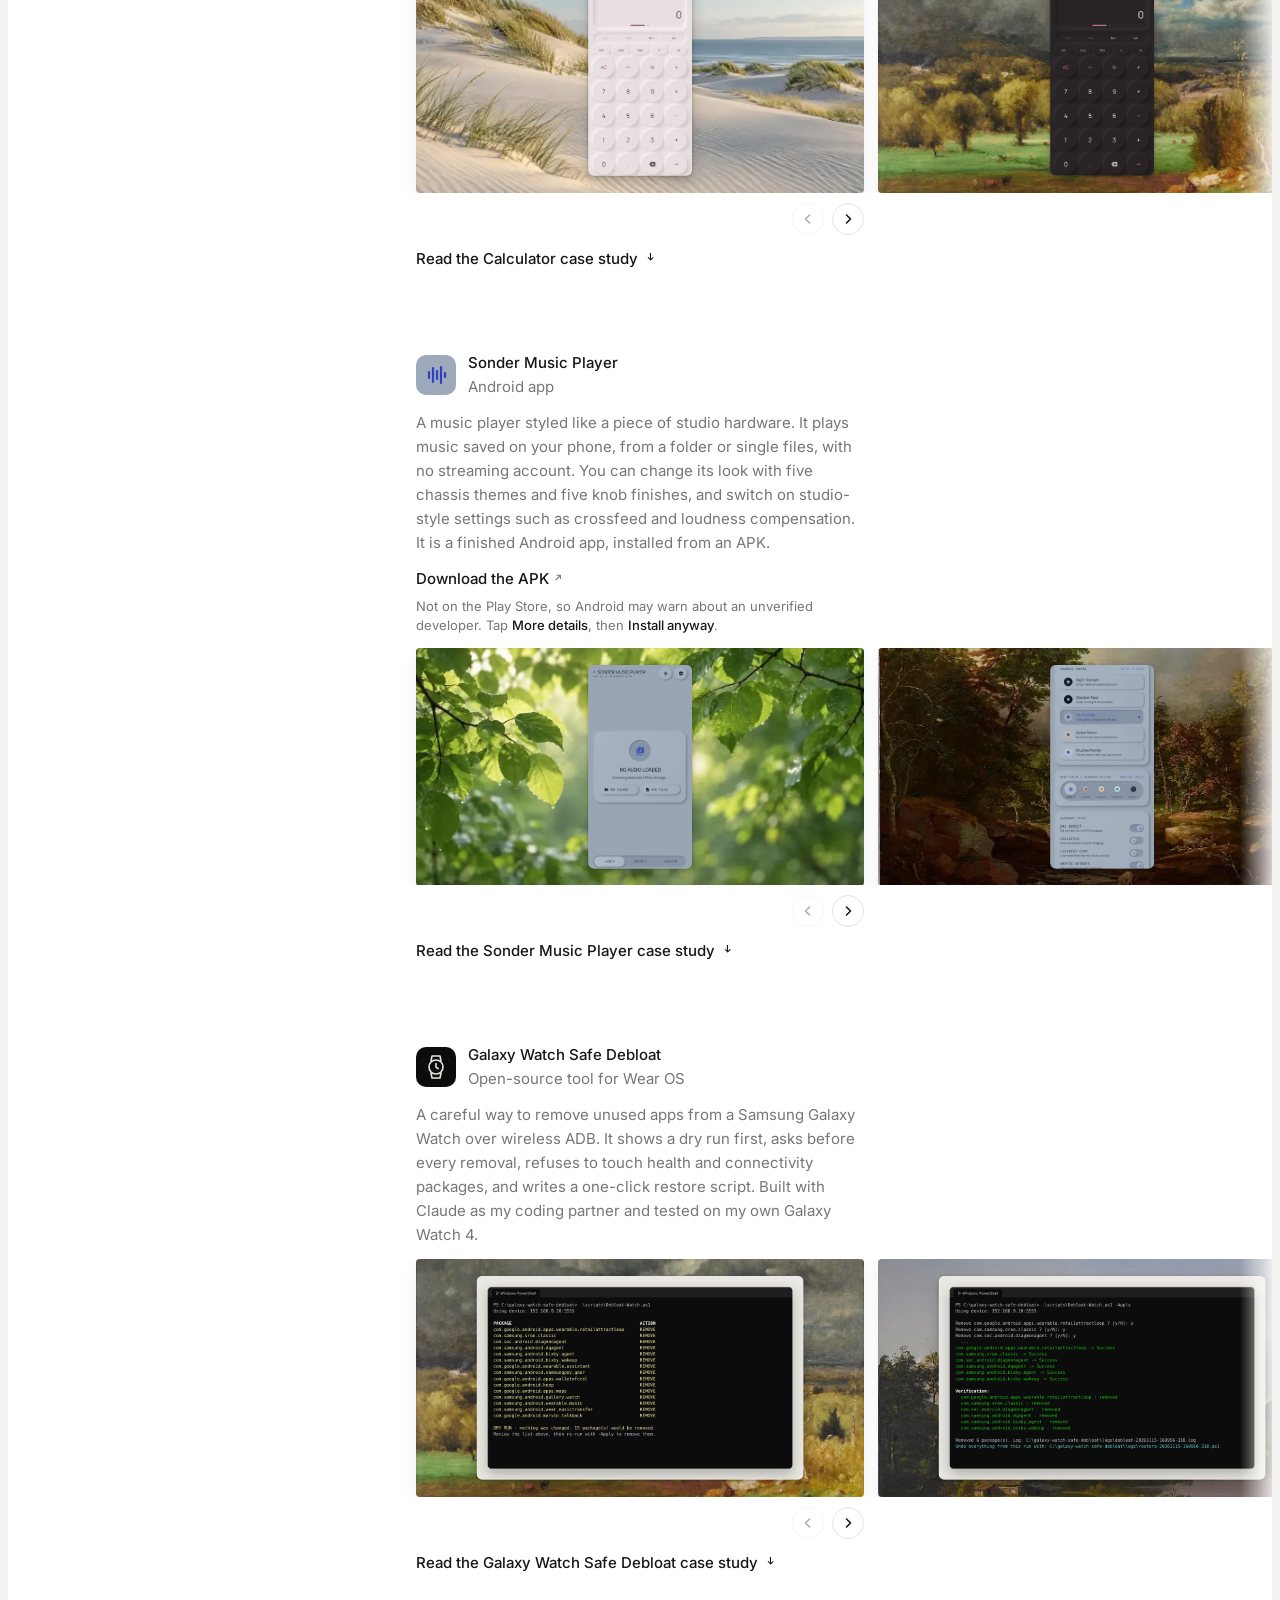
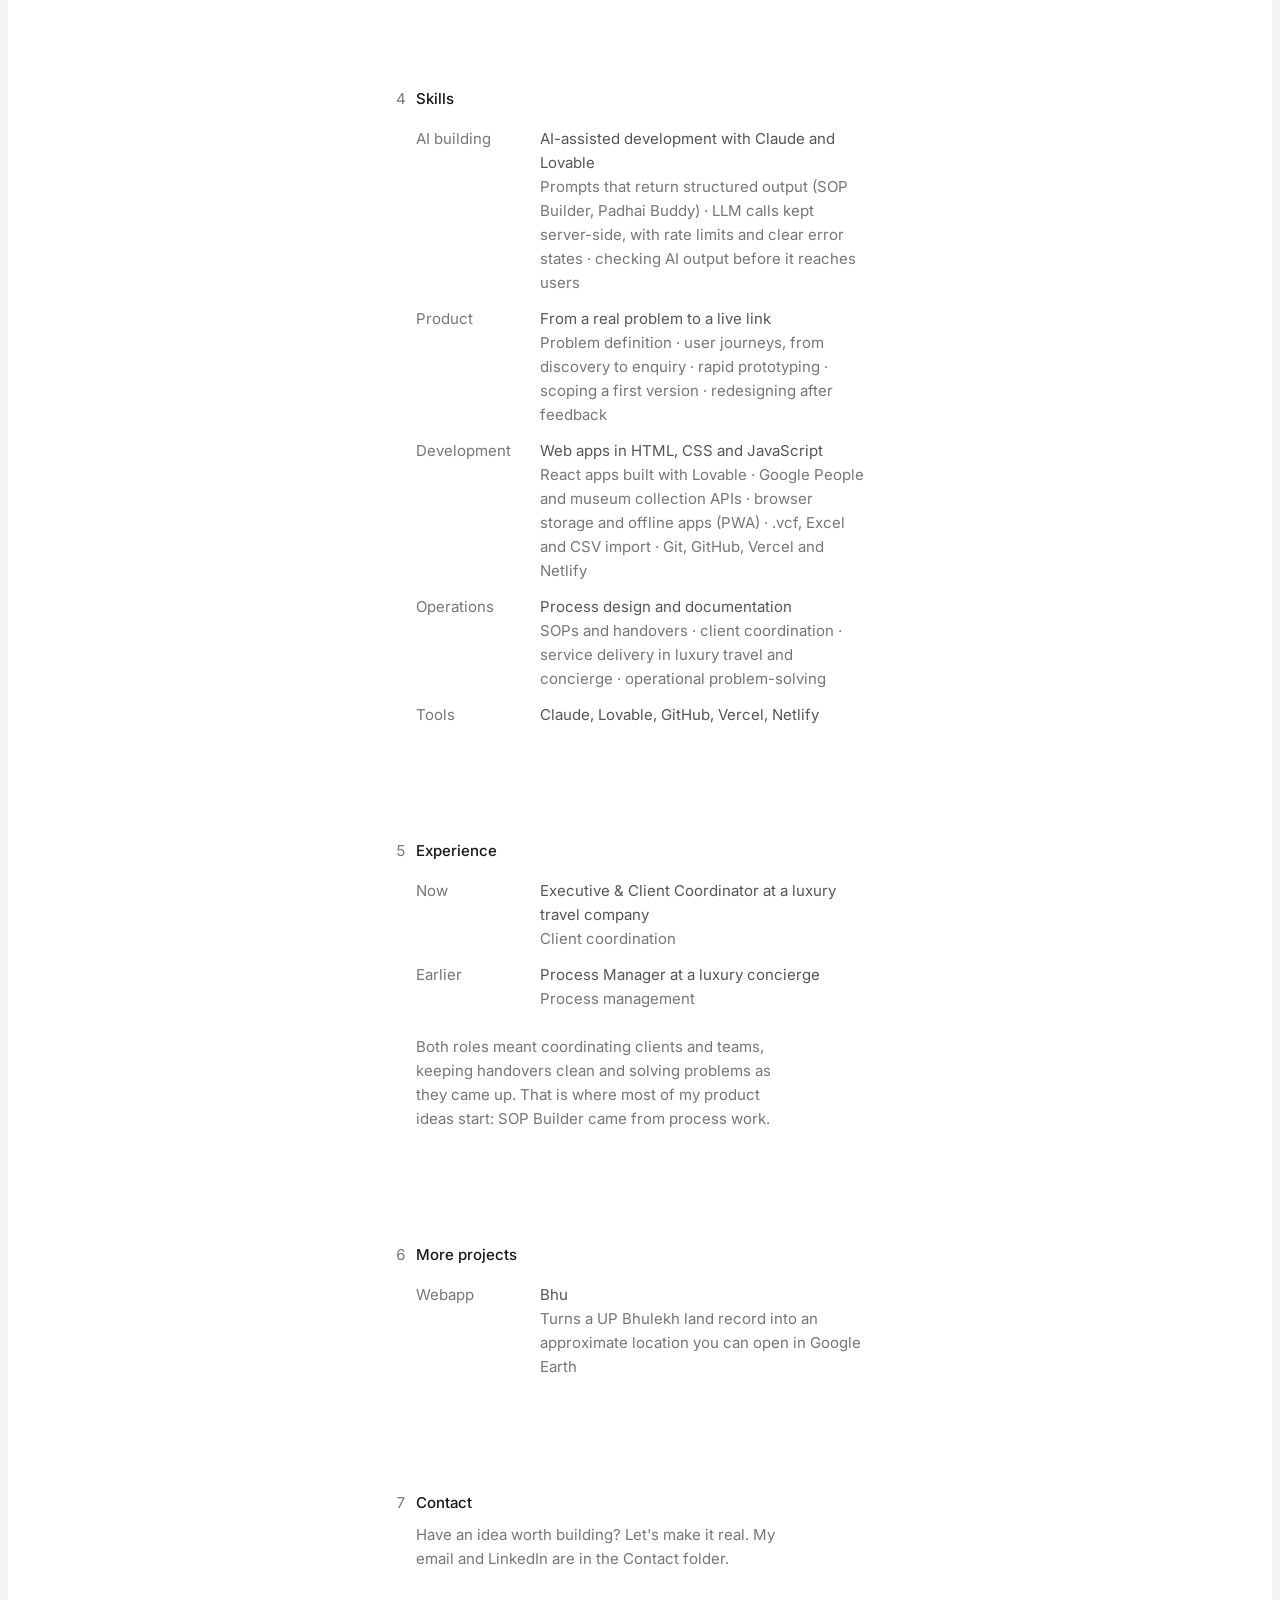
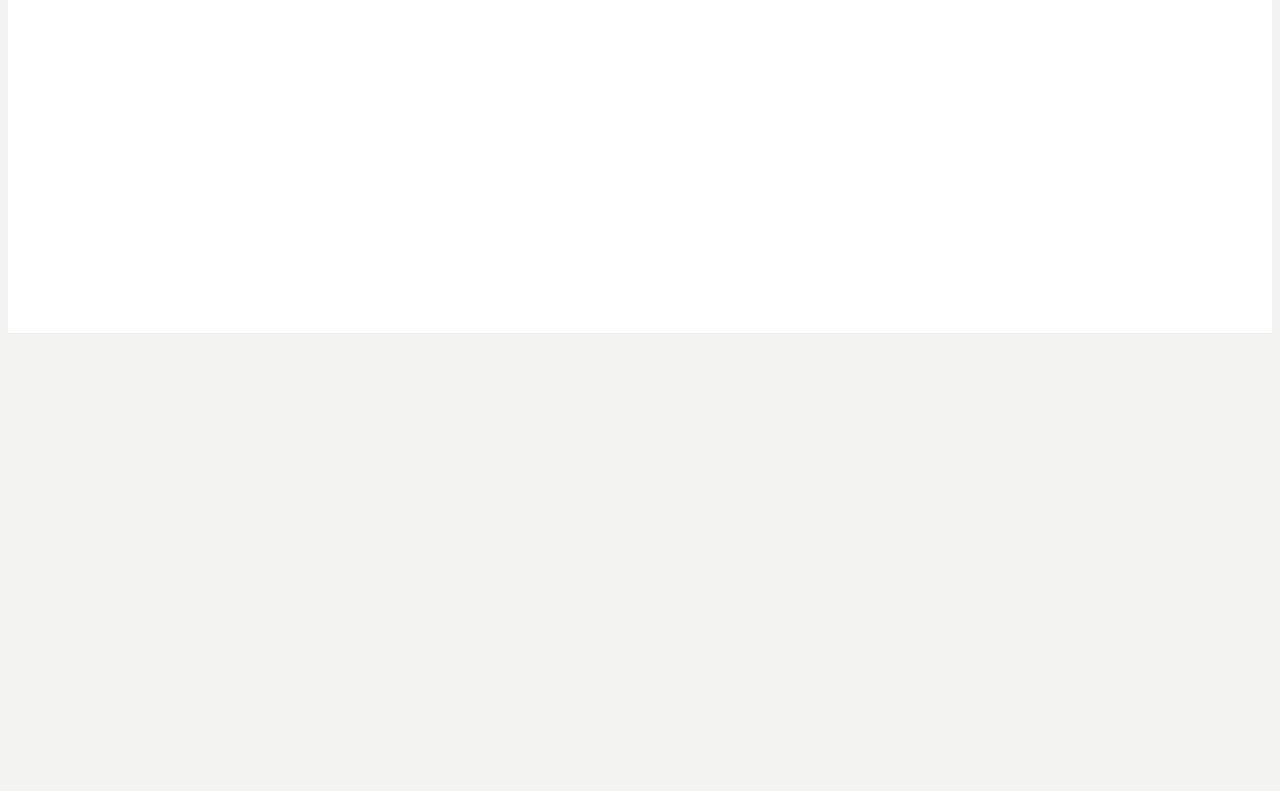
==== commit ad77448a: "Add Android apps: Calculator and Sonder Music Player, with APK downloads and install note Co-Authore" ====
--- a/index.html
+++ b/index.html
@@ -142,7 +142,7 @@
 /* folders: geometry taken from the reference */
 .lead{max-width:360px;margin-bottom:32px;color:var(--muted)}
 .folders{display:grid;grid-template-columns:repeat(2,1fr);column-gap:24px;row-gap:30px}
-.folder-link{display:block;min-width:0;border-radius:10px}.cf{position:relative}.cf.open,.cf:hover{z-index:3}.cf-paper{position:absolute;z-index:1;bottom:14%;width:40%;height:66%;background:#f7f7f3;border:1px solid #ddddd7;border-radius:8px 8px 6px 6px;box-shadow:rgba(0,0,0,.06) 0 1px 3px;padding:9% 7% 0;display:flex;flex-direction:column;text-decoration:none;color:var(--heading);transform-origin:center bottom;transition:transform .45s cubic-bezier(.2,.75,.2,1)}.cf-paper b{font-size:12px;font-weight:600;letter-spacing:-.01em;margin-bottom:8px;white-space:nowrap;display:flex;align-items:center;gap:3px}.cf-paper b .arr{color:var(--muted)}.cf-paper .paper-line{height:3px;margin-bottom:5px}.cfp-mail{left:11%;transform:translateY(10%) rotate(-3deg)}.cfp-li{right:11%;transform:translateY(14%) rotate(3deg)}.cf .folder-front{z-index:2}.cf-toggle{position:absolute;z-index:3;left:7%;right:7%;bottom:3%;height:65%;background:none;border:0;padding:0;cursor:pointer;border-radius:8px 8px 15px 15px}.cf.open .cfp-mail,.cf:hover .cfp-mail{transform:translateY(-40%) rotate(-8deg)}.cf.open .cfp-li,.cf:hover .cfp-li{transform:translateY(-32%) rotate(7deg)}.cf.open .folder-front,.cf:hover .folder-front{transform:rotateX(-34deg)}.cf-paper:hover{background:#fff}.cf-toggle:focus-visible{outline:2px solid var(--heading);outline-offset:3px}@media (prefers-reduced-motion:reduce){.cf-paper,.cf .folder-front{transition:none}}
+.folder-link{display:block;min-width:0;border-radius:10px}.cf{position:relative}.apk-note{margin-top:-6px;font-size:13px;line-height:1.5;color:var(--muted)}.apk-note b{font-weight:500;color:var(--heading)}.cf.open,.cf:hover{z-index:3}.cf-paper{position:absolute;z-index:1;bottom:14%;width:40%;height:66%;background:#f7f7f3;border:1px solid #ddddd7;border-radius:8px 8px 6px 6px;box-shadow:rgba(0,0,0,.06) 0 1px 3px;padding:9% 7% 0;display:flex;flex-direction:column;text-decoration:none;color:var(--heading);transform-origin:center bottom;transition:transform .45s cubic-bezier(.2,.75,.2,1)}.cf-paper b{font-size:12px;font-weight:600;letter-spacing:-.01em;margin-bottom:8px;white-space:nowrap;display:flex;align-items:center;gap:3px}.cf-paper b .arr{color:var(--muted)}.cf-paper .paper-line{height:3px;margin-bottom:5px}.cfp-mail{left:11%;transform:translateY(10%) rotate(-3deg)}.cfp-li{right:11%;transform:translateY(14%) rotate(3deg)}.cf .folder-front{z-index:2}.cf-toggle{position:absolute;z-index:3;left:7%;right:7%;bottom:3%;height:65%;background:none;border:0;padding:0;cursor:pointer;border-radius:8px 8px 15px 15px}.cf.open .cfp-mail,.cf:hover .cfp-mail{transform:translateY(-40%) rotate(-8deg)}.cf.open .cfp-li,.cf:hover .cfp-li{transform:translateY(-32%) rotate(7deg)}.cf.open .folder-front,.cf:hover .folder-front{transform:rotateX(-34deg)}.cf-paper:hover{background:#fff}.cf-toggle:focus-visible{outline:2px solid var(--heading);outline-offset:3px}@media (prefers-reduced-motion:reduce){.cf-paper,.cf .folder-front{transition:none}}
 .folder-shell{--folder-color:#aaa9a3;--folder-edge:#94938e;aspect-ratio:1.34/1;perspective:520px;width:100%;max-width:100%;transform-style:preserve-3d;filter:drop-shadow(rgba(0,0,0,.08) 0 10px 9px) drop-shadow(rgba(0,0,0,.047) 0 2px 2px);display:block;position:relative}
 .folder-back{position:absolute;inset:5% 7% 4%;overflow:visible;width:86%;height:91%}
 .folder-back path{fill:var(--folder-color);stroke:var(--folder-edge);stroke-width:1px;vector-effect:non-scaling-stroke}
@@ -315,7 +315,7 @@
 
       <section id="experiments" aria-labelledby="exp2-h">
         <h2 id="exp2-h" class="tight"><span class="n" aria-hidden="true">3</span>Creative experiments</h2>
-        <p class="lead">Smaller builds where I try new ideas, interfaces and tools. Each app and game is live to try, and the watch tool is open source on GitHub.</p>
+        <p class="lead">Smaller builds where I try new ideas, interfaces and tools. The web apps and games are live to try, the two Android apps are finished APKs, and the watch tool is open source on GitHub.</p>
         <div class="works">
           <article>
             <a class="ph" href="https://alternative-lucknow.vercel.app" target="_blank" rel="noreferrer">
@@ -390,6 +390,32 @@
             <details class="cs"><summary>Read the Ink Duel and Matchbox Cascade case study <svg class="arr" viewBox="0 0 6 16" fill="none" stroke="currentColor" stroke-width="1.1" aria-hidden="true"><path d="M.6 11.2 5.4 6.4M1.6 6.2h3.8V10"/></svg></summary><dl class="tl"><div><dt>Problem</dt><dd>I wanted to see how far browser games built with AI assistance could go, from a full fighting game to a small physics toy.</dd></div><div><dt>Users</dt><dd>Anyone with a browser and a few minutes, on a laptop or a phone.</dd></div><div><dt>Use cases</dt><dd>A quick game in a short break, playing a friend on the same screen, and showing what browser games built with AI can do.</dd></div><div><dt>My role</dt><dd>Designed both games, their modes and their look, and built and deployed them with AI-assisted development.</dd></div><div><dt>Solution</dt><dd>Ink Duel is a fighting game with 20 fighters, a mix of 2D and 3D characters, each with its own finisher, across versus, story, arcade and practice modes. Matchbox Cascade is a domino-chain puzzle where you lay a trail of matchboxes and glass pieces and topple it in one push, across levels from beginner to master.</dd></div><div><dt>Built with</dt><dd>HTML canvas and JavaScript. Ink Duel is deployed from GitHub to Netlify, and Matchbox Cascade to Vercel.</dd></div><div><dt>Decisions</dt><dd>Nothing to install and no account, so a link is all it takes to play. Matchbox Cascade started from a video of a real matchbox domino run.</dd></div><div><dt>Challenges</dt><dd>A fighting game needs 20 fighters to feel different from each other, so each has its own finisher rather than sharing one move set.</dd></div><div><dt>Limits</dt><dd>No online multiplayer and no saved progress between devices.</dd></div><div><dt>Evidence</dt><dd>Both live and playable.</dd></div><div><dt>Next</dt><dd>More in-game features for Ink Duel, without changing its look.</dd></div><div><dt>Links</dt><dd><span class="links-row"><a href="https://inkduel.netlify.app" target="_blank" rel="noreferrer">Play Ink Duel</a><a href="https://matchboxdomino.vercel.app" target="_blank" rel="noreferrer">Play Matchbox Cascade</a><a href="https://github.com/saimvibecoder/Inkduel" target="_blank" rel="noreferrer">Source code</a></span></dd></div></dl></details>
           </article>
 
+          <article>
+            <div class="ph">
+              <svg class="logo" viewBox="0 0 40 40" aria-hidden="true"><rect width="40" height="40" rx="10" fill="#ece3e3"/><g fill="#9b3456"><circle cx="14" cy="15" r="3"/><circle cx="26" cy="15" r="3"/><circle cx="14" cy="26" r="3"/></g><path d="M23 26h6" stroke="#9b3456" stroke-width="2.2" stroke-linecap="round"/></svg>
+              <div><h3>Calculator</h3><p>Android app</p></div>
+            </div>
+            <p>A calculator with soft, pressable buttons in a light and a dark theme. It has degree and radian modes, sin, cos, tan, square root and π, memory keys, a history of past calculations, one-tap copy of the result and an optional vibration on every key press. It is a finished Android app, installed from an APK.</p>
+            <p class="links-row"><a href="/apps/calculator.apk" download style="color:var(--heading);font-weight:500">Download the APK <svg class="arr" style="color:var(--muted)" viewBox="0 0 6 16" fill="none" stroke="currentColor" stroke-width="1.1" aria-hidden="true"><path d="M.6 11.2 5.4 6.4M1.6 6.2h3.8V10"/></svg></a></p>
+            <p class="apk-note">Not on the Play Store, so Android may warn about an unverified developer. Tap <b>More details</b>, then <b>Install anyway</b>.</p>
+            <section class="gallery" aria-label="Calculator screenshots"><div class="track"><div class="card"><button type="button" aria-label="Open the light theme with memory keys"><img class="bgimg" src="img/l_dunes.webp" alt="" loading="lazy" decoding="async"><img class="shotimg" src="img/calc1.webp" alt="Calculator app in its light theme with memory keys showing" style="aspect-ratio:0.508" draggable="false" loading="lazy" decoding="async"></button></div><div class="card"><button type="button" aria-label="Open the dark theme"><img class="bgimg" src="img/l_storm.webp" alt="" loading="lazy" decoding="async"><img class="shotimg" src="img/calc2.webp" alt="Calculator app in its dark theme" style="aspect-ratio:0.508" draggable="false" loading="lazy" decoding="async"></button></div><div class="card"><button type="button" aria-label="Open the history panel"><img class="bgimg" src="img/l_lake.webp" alt="" loading="lazy" decoding="async"><img class="shotimg" src="img/calc3.webp" alt="Calculator app with the history panel open" style="aspect-ratio:0.508" draggable="false" loading="lazy" decoding="async"></button></div><span class="end" aria-hidden="true"></span>
+            </div></section>
+            <div class="gnav"><button type="button" data-dir="-1" aria-label="Previous screenshot"><svg viewBox="0 0 14 14" fill="none" stroke="currentColor" stroke-width="1.6" stroke-linecap="round" stroke-linejoin="round"><path d="M8.5 3 4.5 7l4 4"/></svg></button><button type="button" data-dir="1" aria-label="Next screenshot"><svg viewBox="0 0 14 14" fill="none" stroke="currentColor" stroke-width="1.6" stroke-linecap="round" stroke-linejoin="round"><path d="M5.5 3l4 4-4 4"/></svg></button></div>
+            <details class="cs"><summary>Read the Calculator case study <svg class="arr" viewBox="0 0 6 16" fill="none" stroke="currentColor" stroke-width="1.1" aria-hidden="true"><path d="M.6 11.2 5.4 6.4M1.6 6.2h3.8V10"/></svg></summary><dl class="tl"><div><dt>Problem</dt><dd>Most phone calculators look plain and hide useful tools like memory and history behind menus.</dd></div><div><dt>Solution</dt><dd>One screen with the everyday keys large, scientific keys in a slim row above them, and memory and history one tap away.</dd></div><div><dt>Built as</dt><dd>A native Android app (APK) in a soft, neumorphic style, with matching light and dark themes.</dd></div><div><dt>Download</dt><dd><a href="/apps/calculator.apk" download>Download the APK (17 MB)</a> · Android 7.0 or newer.<br><br><b>Install note:</b> these apps are not on the Google Play Store, so Android will first ask you to allow installs from your browser. Google Play Protect may then warn that the app is from an unknown or unverified developer. That is expected for apps installed outside the Play Store: tap <b>More details</b>, then <b>Install anyway</b>.</dd></div><div><dt>Permissions</dt><dd>Vibration only.</dd></div></dl></details>
+          </article>
+          <article>
+            <div class="ph">
+              <svg class="logo" viewBox="0 0 40 40" aria-hidden="true"><rect width="40" height="40" rx="10" fill="#9eaabb"/><g stroke="#2f3fbf" stroke-width="2.2" stroke-linecap="round"><path d="M13 17v6M17 13v14M21 16v8M25 12v16M29 18v4"/></g></svg>
+              <div><h3>Sonder Music Player</h3><p>Android app</p></div>
+            </div>
+            <p>A music player styled like a piece of studio hardware. It plays music saved on your phone, from a folder or single files, with no streaming account. You can change its look with five chassis themes and five knob finishes, and switch on studio-style settings such as crossfeed and loudness compensation. It is a finished Android app, installed from an APK.</p>
+            <p class="links-row"><a href="/apps/sonder-music-player.apk" download style="color:var(--heading);font-weight:500">Download the APK <svg class="arr" style="color:var(--muted)" viewBox="0 0 6 16" fill="none" stroke="currentColor" stroke-width="1.1" aria-hidden="true"><path d="M.6 11.2 5.4 6.4M1.6 6.2h3.8V10"/></svg></a></p>
+            <p class="apk-note">Not on the Play Store, so Android may warn about an unverified developer. Tap <b>More details</b>, then <b>Install anyway</b>.</p>
+            <section class="gallery" aria-label="Sonder Music Player screenshots"><div class="track"><div class="card"><button type="button" aria-label="Open the main deck"><img class="bgimg" src="img/l_leaves.webp" alt="" loading="lazy" decoding="async"><img class="shotimg" src="img/sonder1.webp" alt="Sonder Music Player ready to add a folder or files" style="aspect-ratio:0.508" draggable="false" loading="lazy" decoding="async"></button></div><div class="card"><button type="button" aria-label="Open the chassis themes and settings"><img class="bgimg" src="img/l_stream.webp" alt="" loading="lazy" decoding="async"><img class="shotimg" src="img/sonder2.webp" alt="Sonder chassis themes, knob finishes and hardware settings" style="aspect-ratio:0.508" draggable="false" loading="lazy" decoding="async"></button></div><span class="end" aria-hidden="true"></span>
+            </div></section>
+            <div class="gnav"><button type="button" data-dir="-1" aria-label="Previous screenshot"><svg viewBox="0 0 14 14" fill="none" stroke="currentColor" stroke-width="1.6" stroke-linecap="round" stroke-linejoin="round"><path d="M8.5 3 4.5 7l4 4"/></svg></button><button type="button" data-dir="1" aria-label="Next screenshot"><svg viewBox="0 0 14 14" fill="none" stroke="currentColor" stroke-width="1.6" stroke-linecap="round" stroke-linejoin="round"><path d="M5.5 3l4 4-4 4"/></svg></button></div>
+            <details class="cs"><summary>Read the Sonder Music Player case study <svg class="arr" viewBox="0 0 6 16" fill="none" stroke="currentColor" stroke-width="1.1" aria-hidden="true"><path d="M.6 11.2 5.4 6.4M1.6 6.2h3.8V10"/></svg></summary><dl class="tl"><div><dt>Problem</dt><dd>Phone music players are built around streaming. People with their own music files get cluttered apps full of ads.</dd></div><div><dt>Solution</dt><dd>An offline player that reads music straight from your phone, with three simple tabs: Deck, Console and Archive.</dd></div><div><dt>Built as</dt><dd>A native Android app (APK) in a soft, neumorphic style, with themes you can change.</dd></div><div><dt>Download</dt><dd><a href="/apps/sonder-music-player.apk" download>Download the APK (18 MB)</a> · Android 7.0 or newer.<br><br><b>Install note:</b> these apps are not on the Google Play Store, so Android will first ask you to allow installs from your browser. Google Play Protect may then warn that the app is from an unknown or unverified developer. That is expected for apps installed outside the Play Store: tap <b>More details</b>, then <b>Install anyway</b>.</dd></div><div><dt>Permissions</dt><dd>None beyond the standard ones. You choose the music folder or files yourself.</dd></div></dl></details>
+          </article>
           <article>
             <a class="ph" href="https://github.com/saimvibecoder/galaxy-watch-safe-debloat" target="_blank" rel="noreferrer">
               <svg class="logo" viewBox="0 0 40 40" aria-hidden="true"><rect width="40" height="40" rx="10" fill="#0c0c0c"/><g fill="none" stroke="#e8e6e1" stroke-width="1.6" stroke-linecap="round" stroke-linejoin="round"><path d="M16 9h8l1 5M16 9l-1 5M16 31h8l1-5M16 31l-1-5"/><circle cx="20" cy="20" r="7"/><path d="M20 16.5V20l2.2 1.6"/></g></svg>
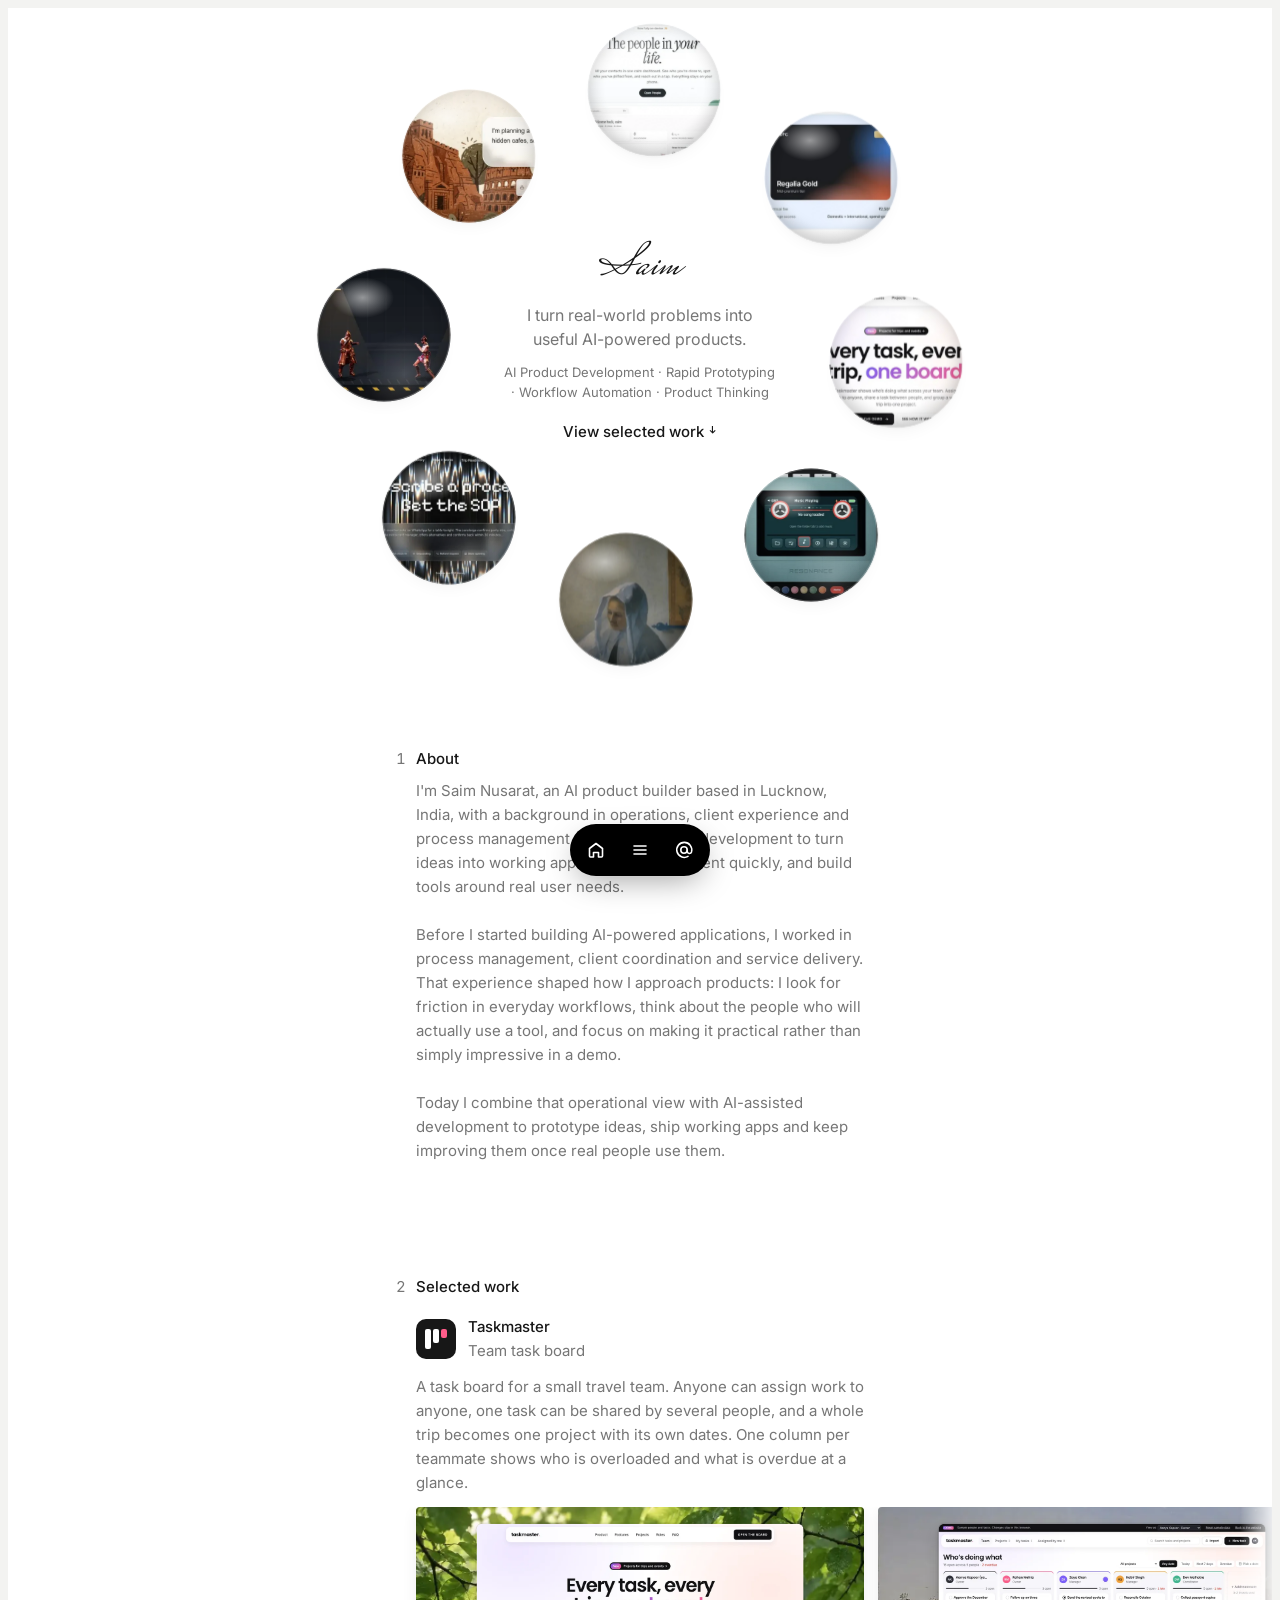
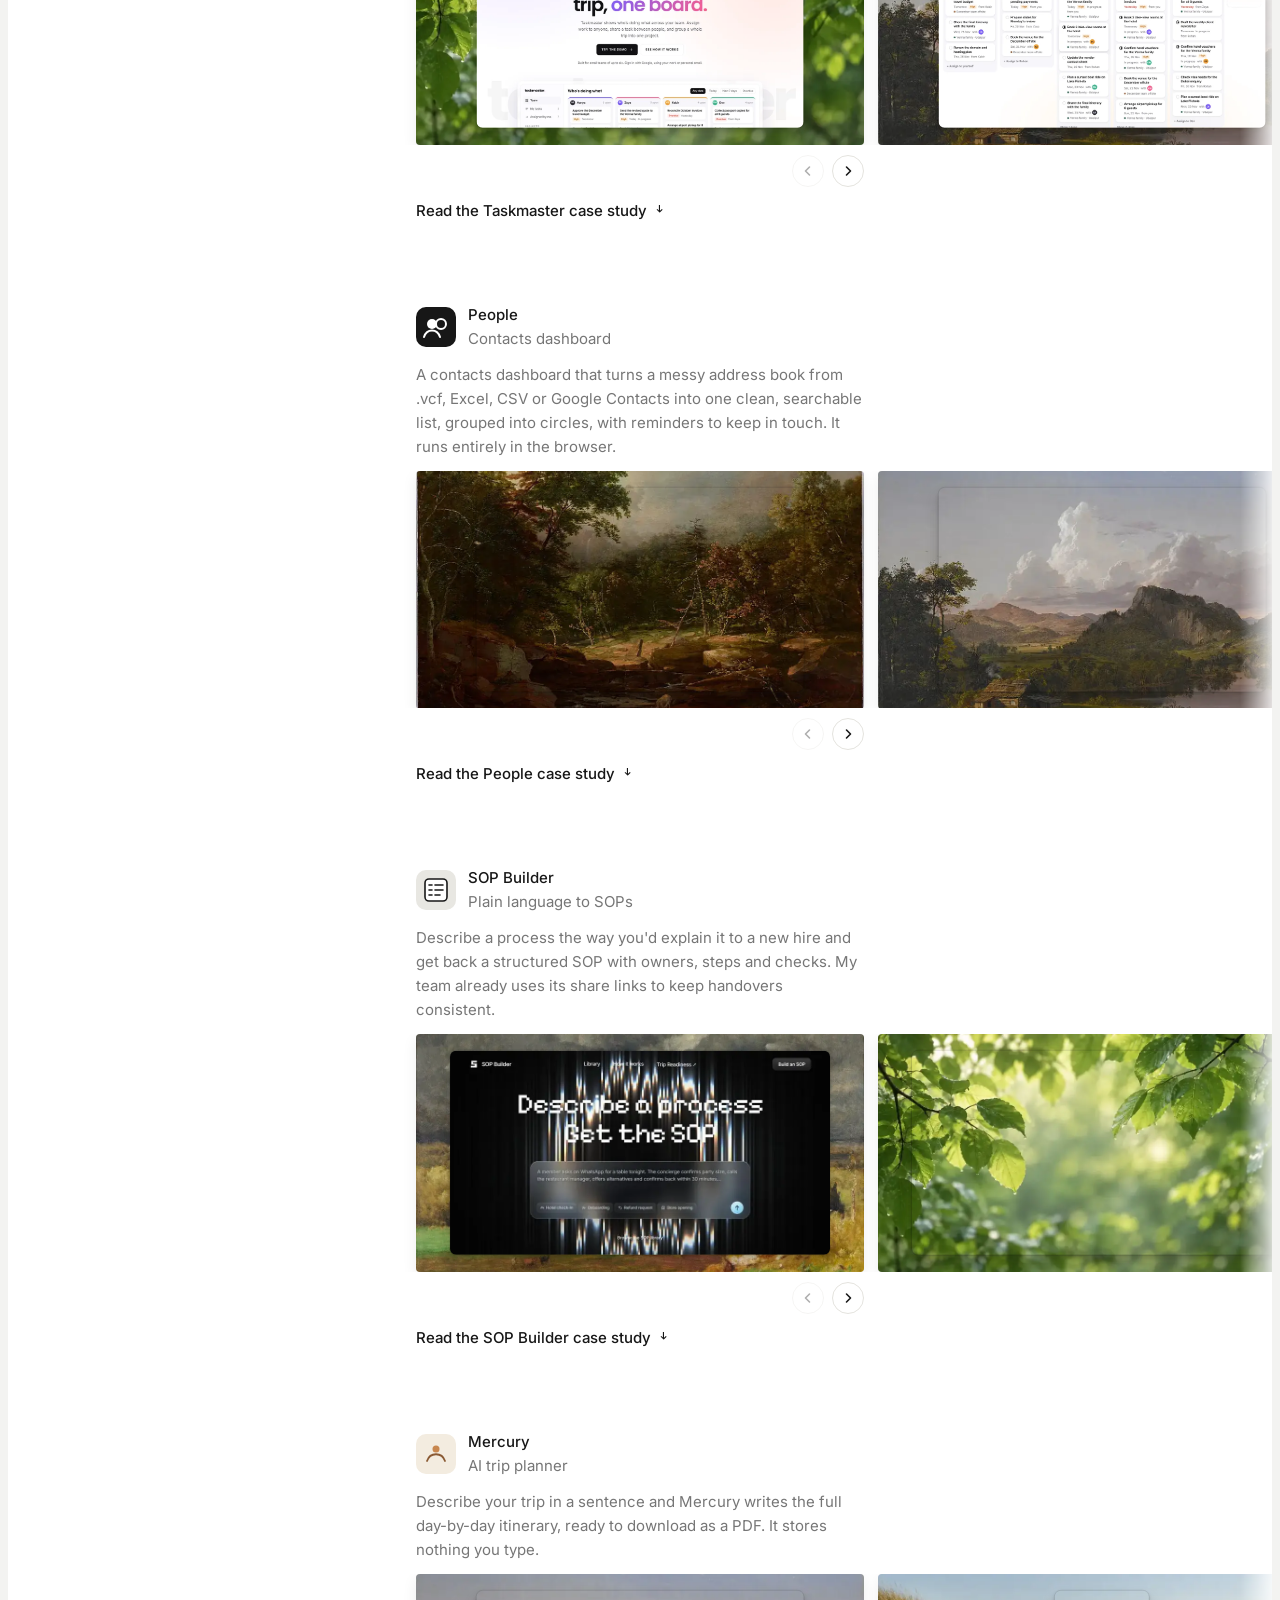
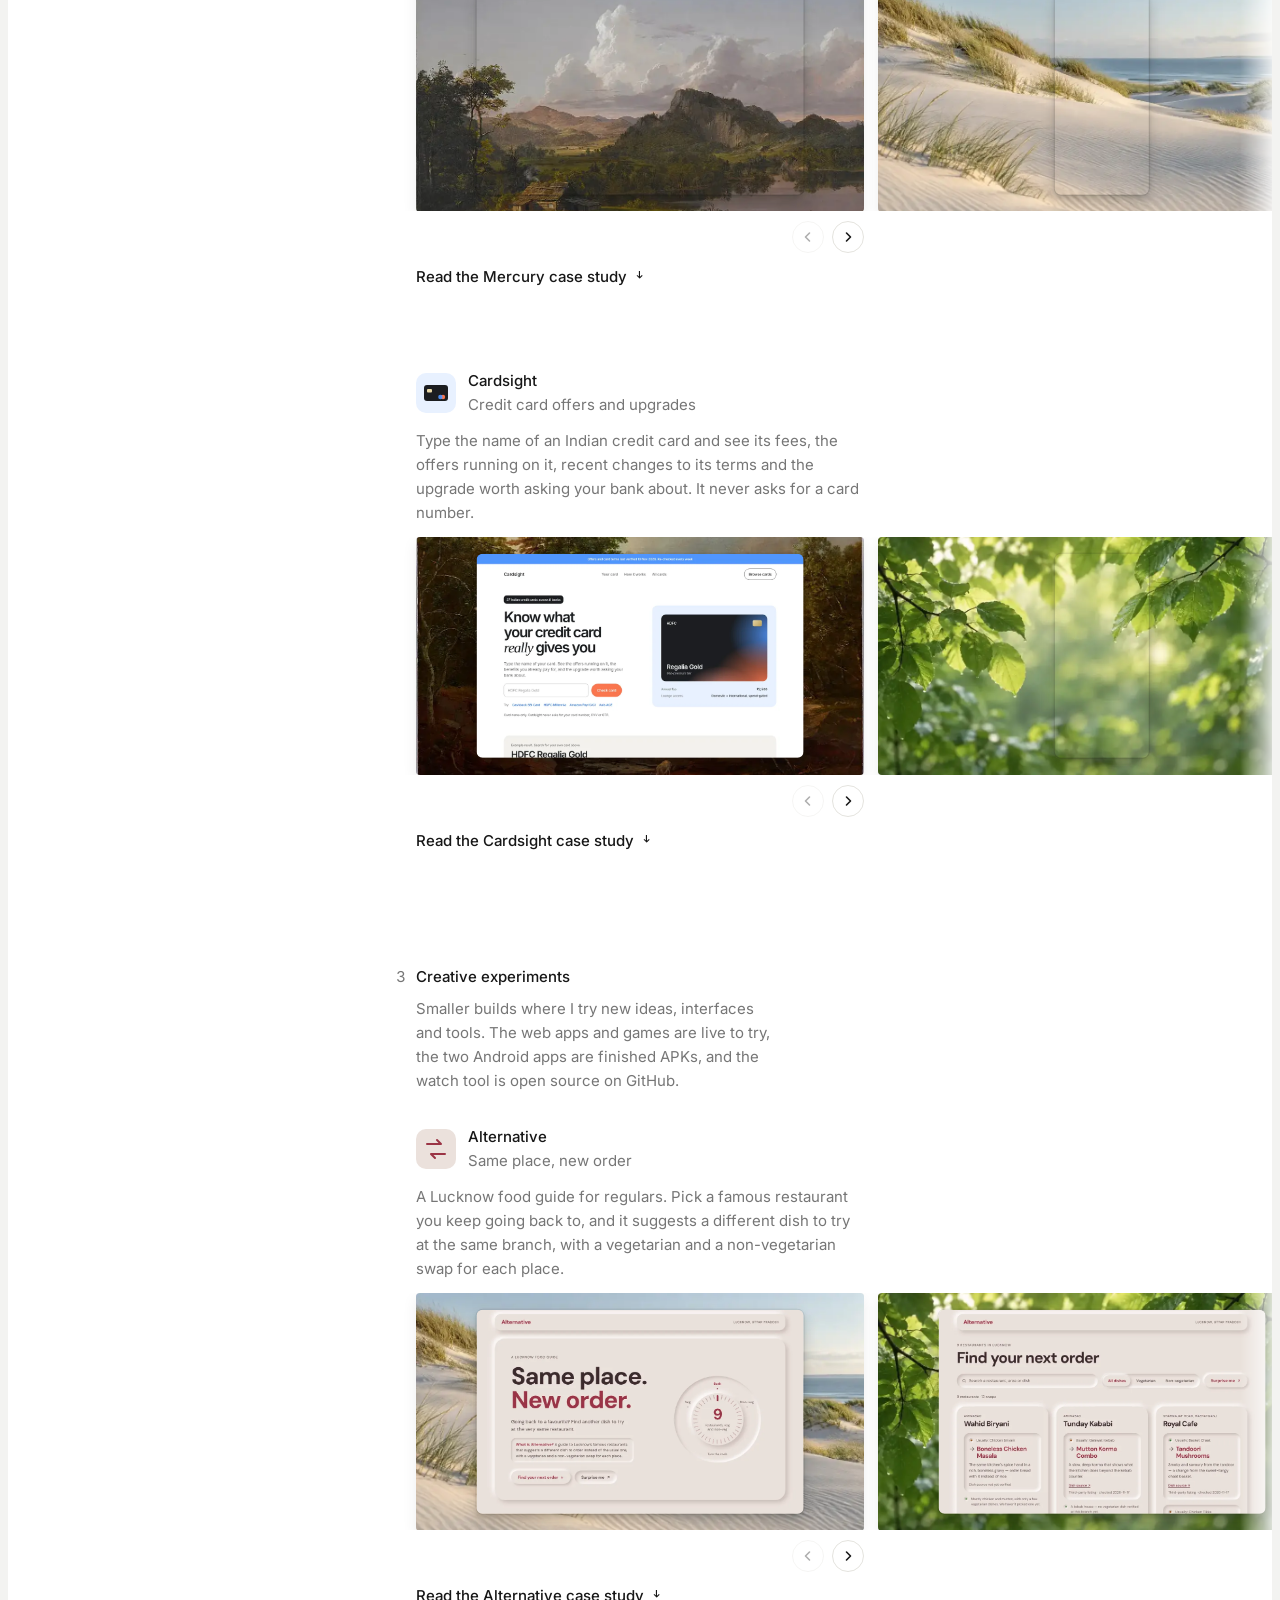
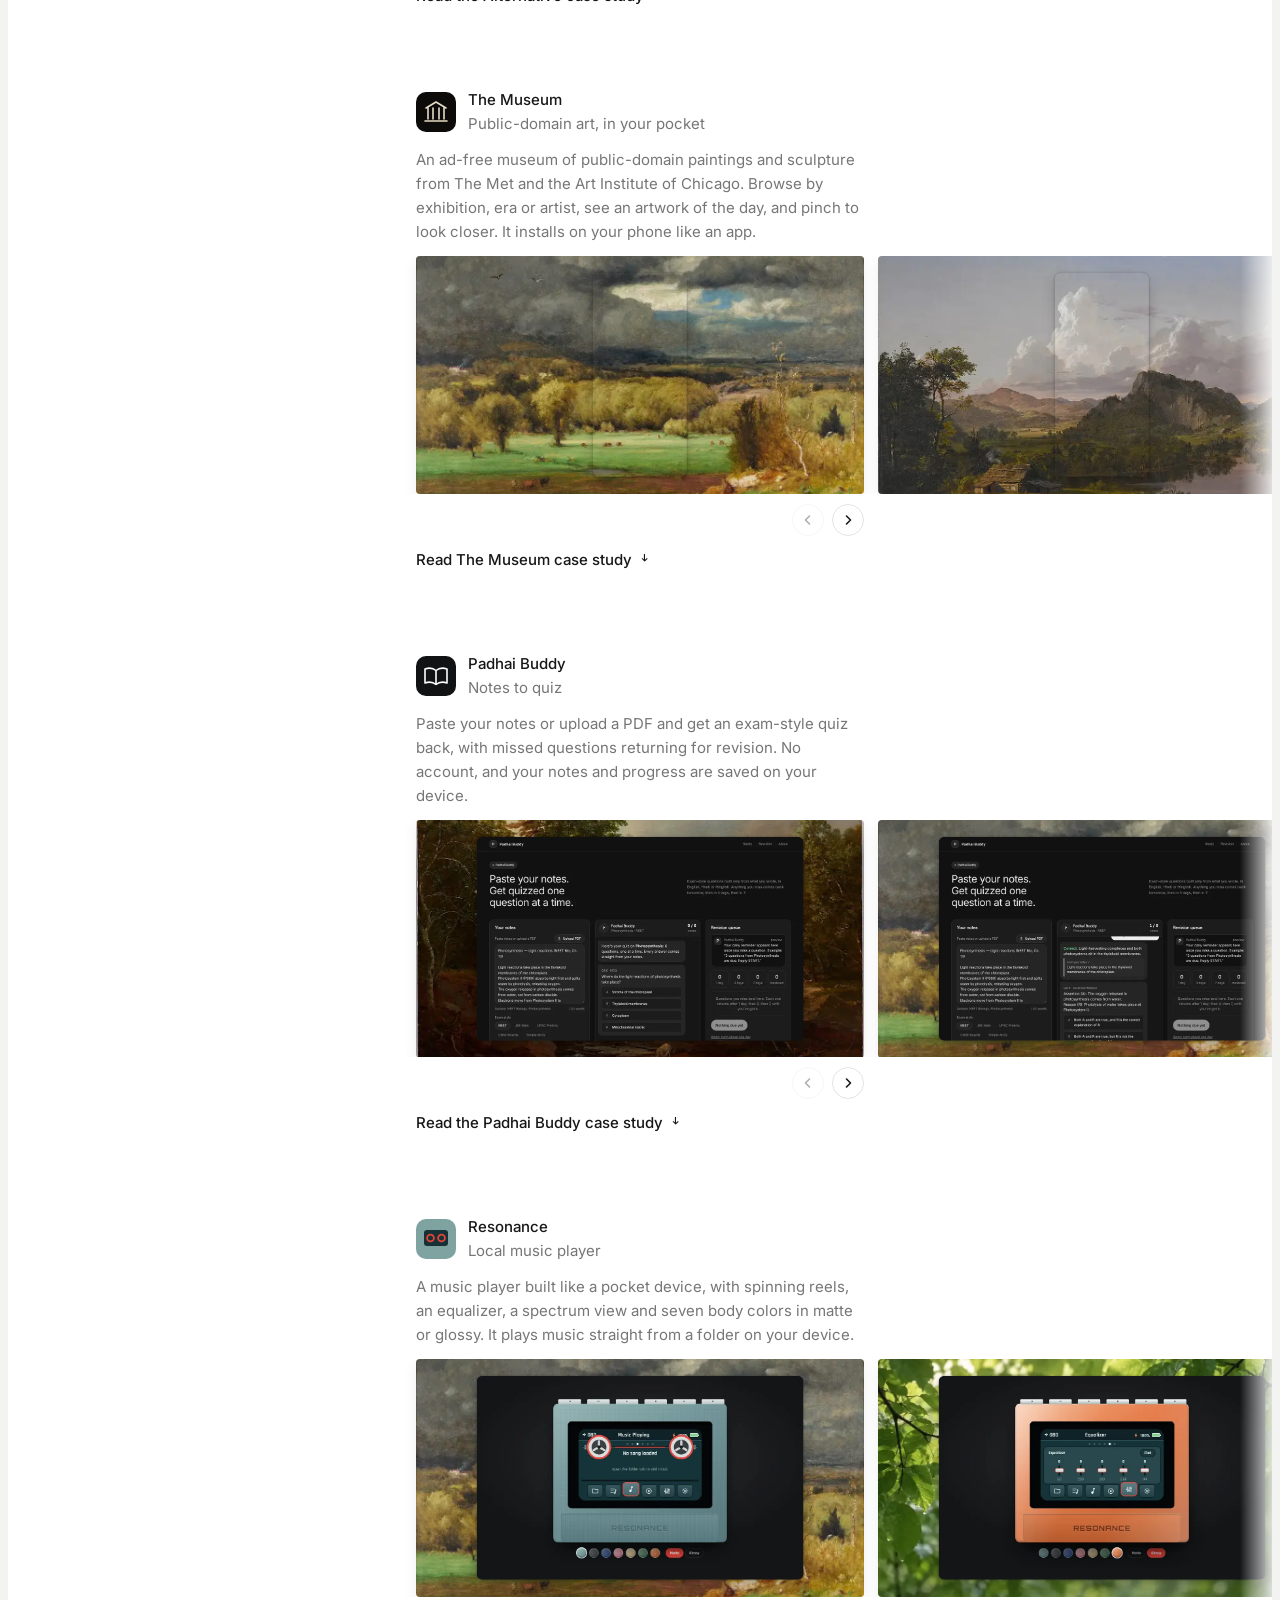
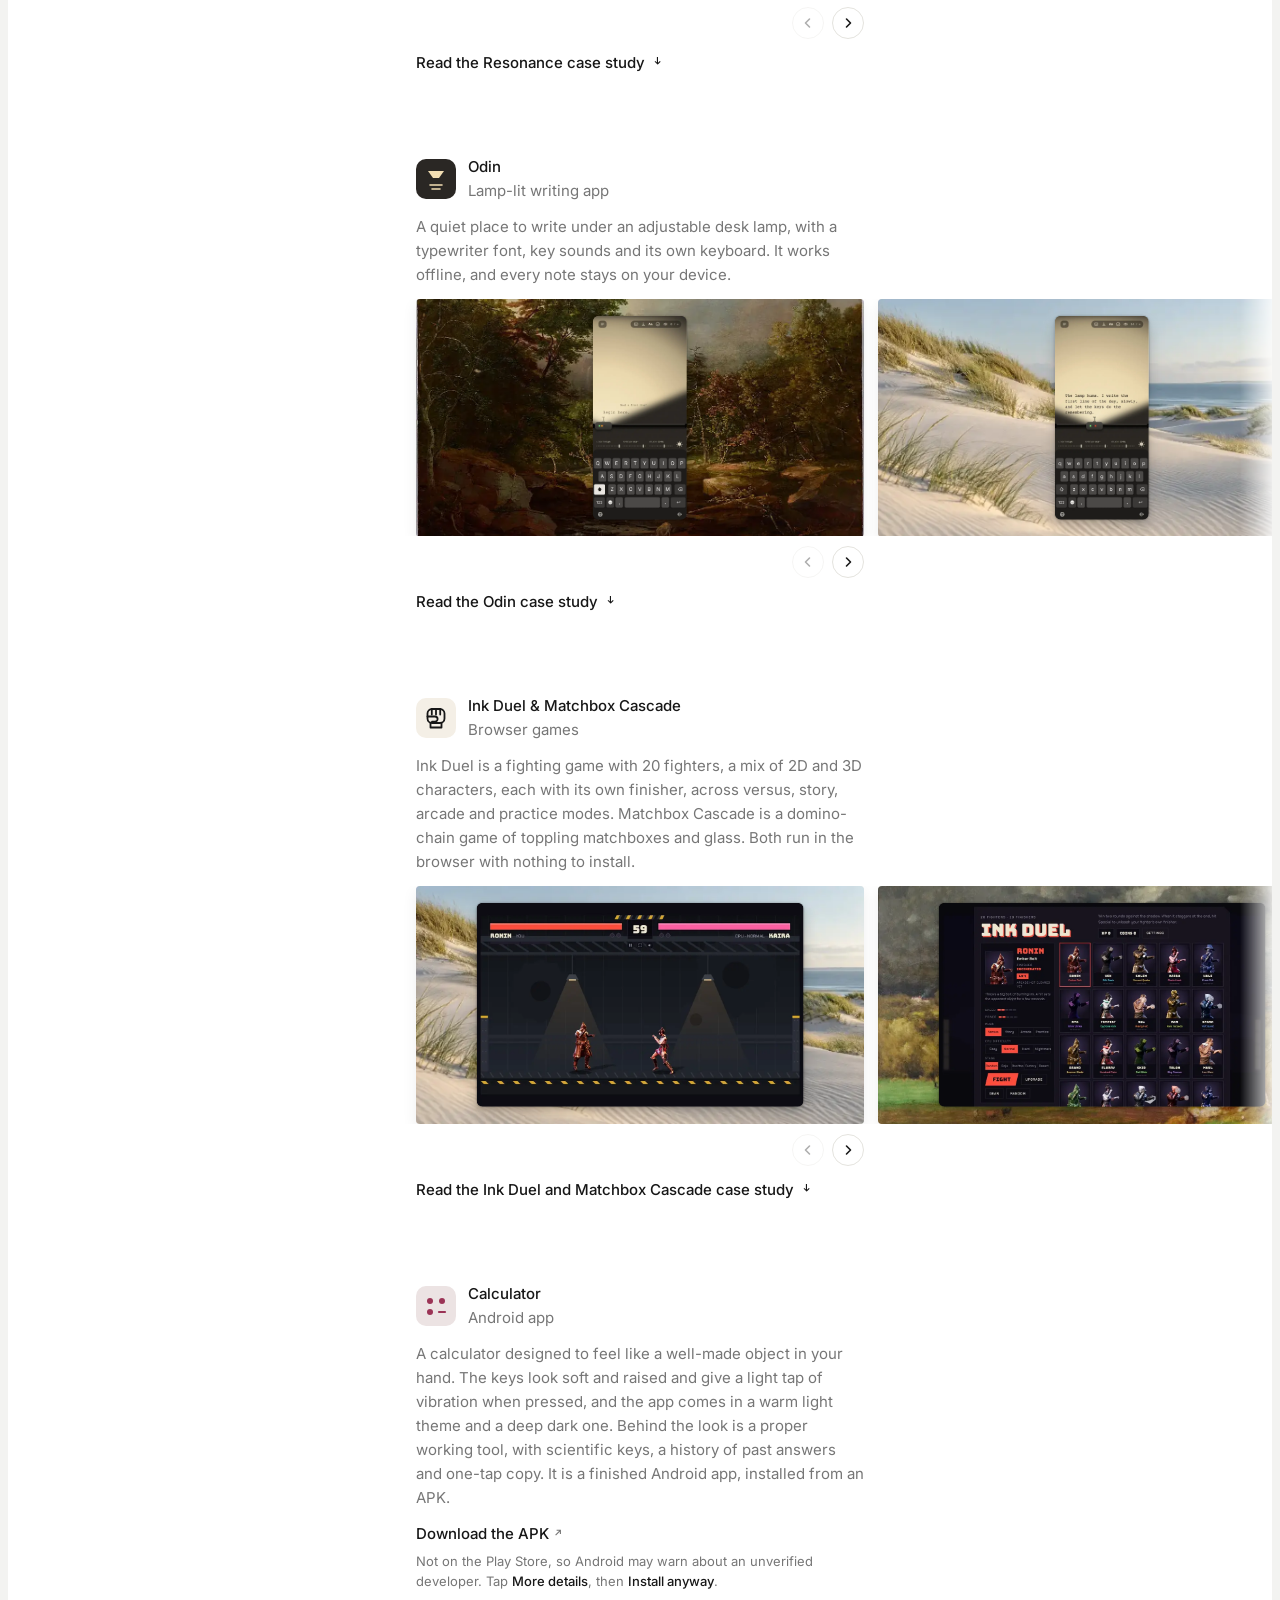
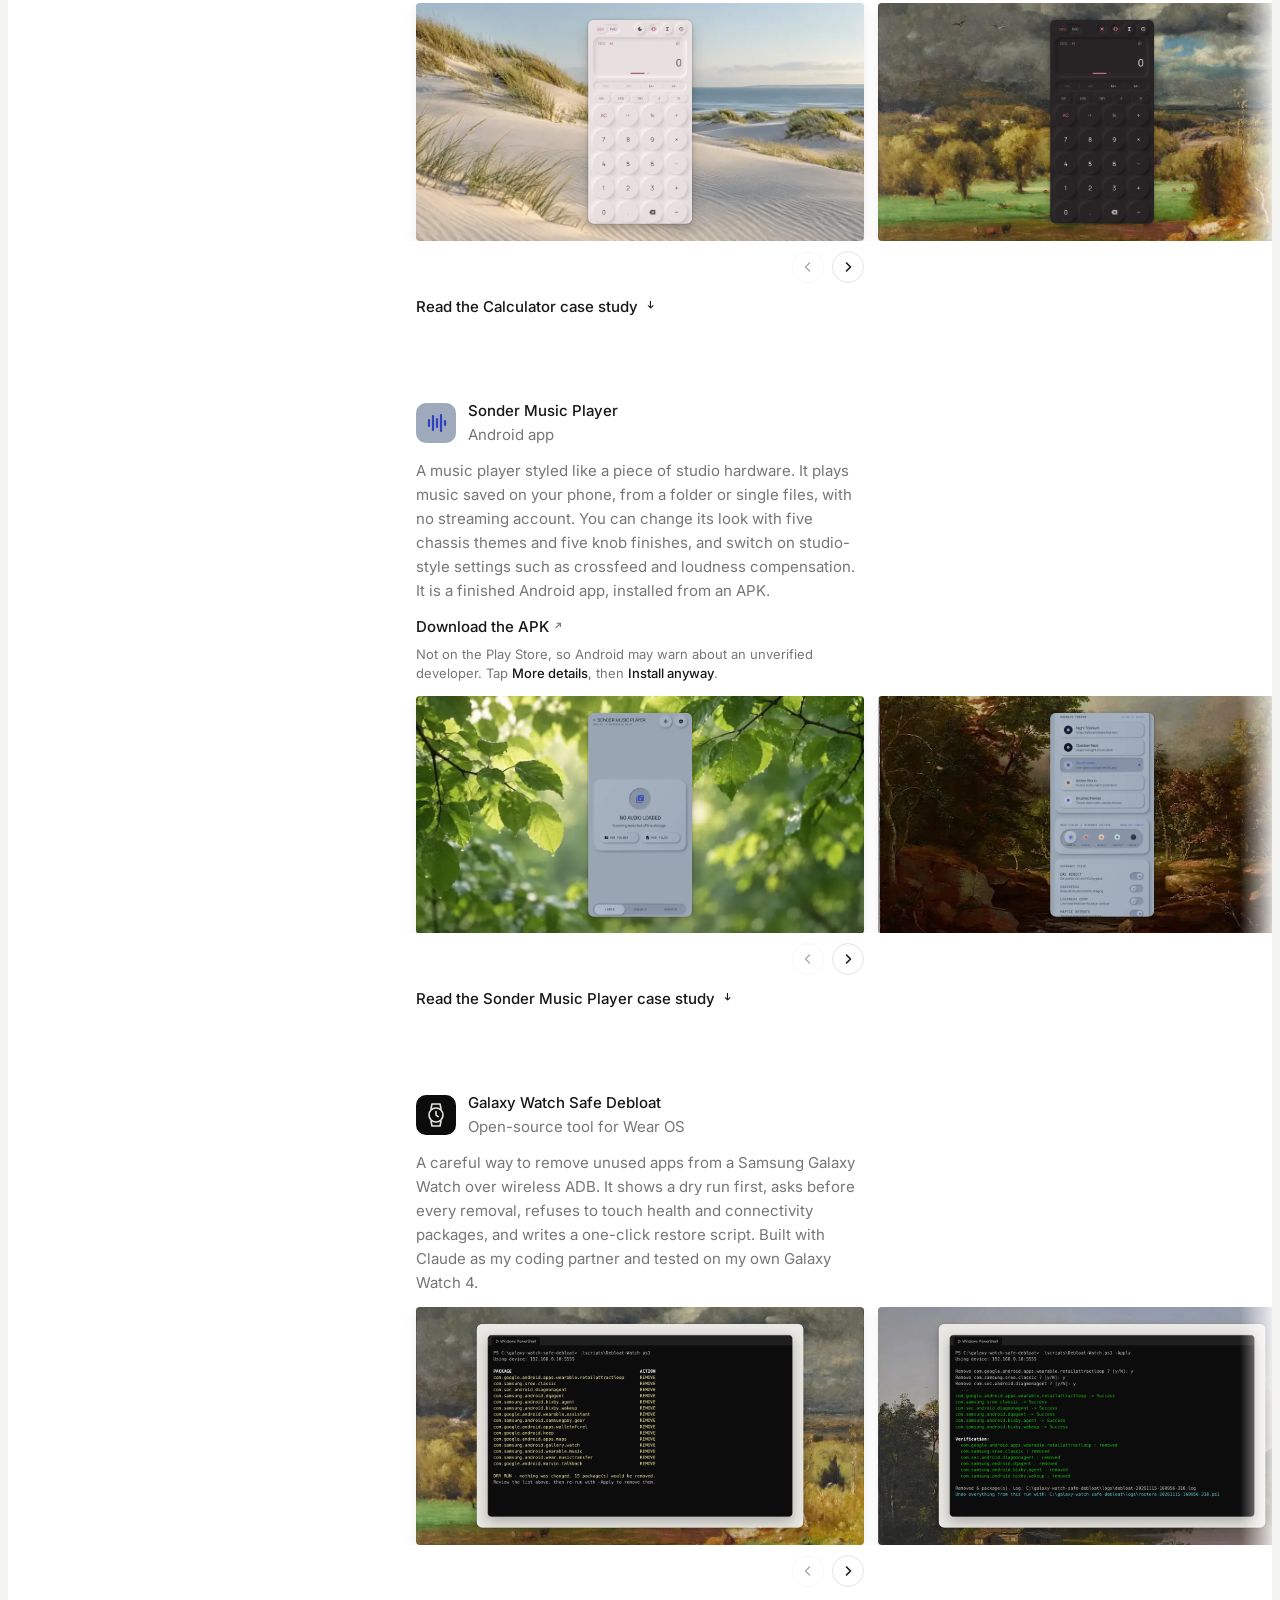
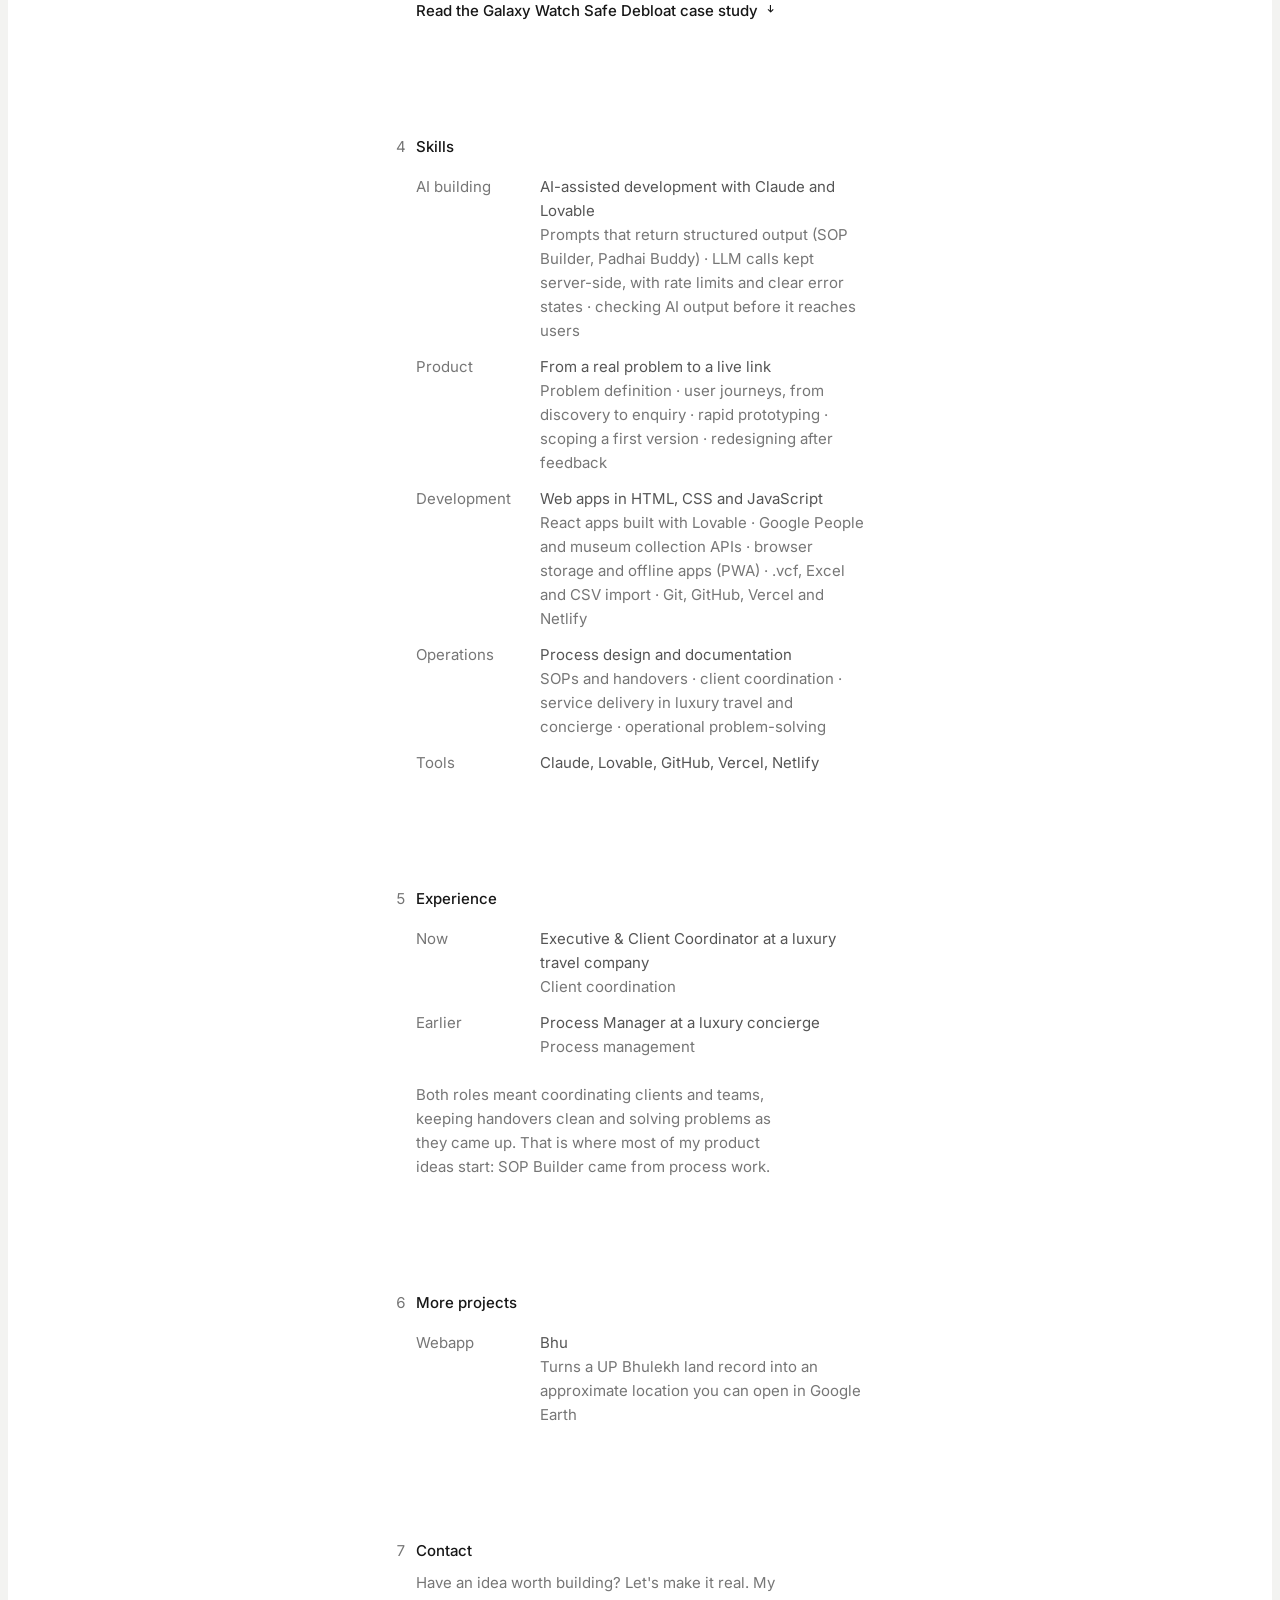
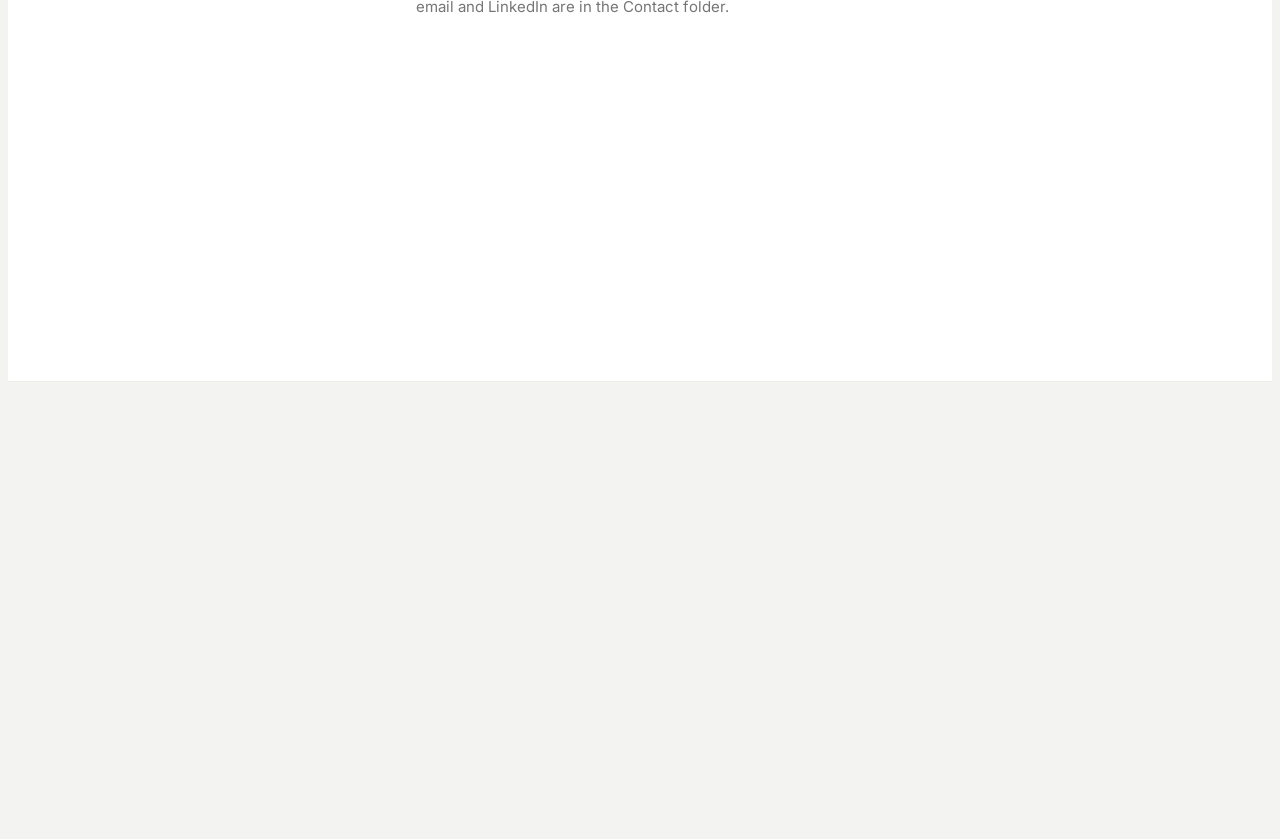
==== commit 4b86387c: "Rewrite Calculator copy around design and feel Co-Authored-By: Claude Opus 5.5 <noreply@anthropic.co" ====
--- a/index.html
+++ b/index.html
@@ -395,13 +395,13 @@
               <svg class="logo" viewBox="0 0 40 40" aria-hidden="true"><rect width="40" height="40" rx="10" fill="#ece3e3"/><g fill="#9b3456"><circle cx="14" cy="15" r="3"/><circle cx="26" cy="15" r="3"/><circle cx="14" cy="26" r="3"/></g><path d="M23 26h6" stroke="#9b3456" stroke-width="2.2" stroke-linecap="round"/></svg>
               <div><h3>Calculator</h3><p>Android app</p></div>
             </div>
-            <p>A calculator with soft, pressable buttons in a light and a dark theme. It has degree and radian modes, sin, cos, tan, square root and π, memory keys, a history of past calculations, one-tap copy of the result and an optional vibration on every key press. It is a finished Android app, installed from an APK.</p>
+            <p>A calculator designed to feel like a well-made object in your hand. The keys look soft and raised and give a light tap of vibration when pressed, and the app comes in a warm light theme and a deep dark one. Behind the look is a proper working tool, with scientific keys, a history of past answers and one-tap copy. It is a finished Android app, installed from an APK.</p>
             <p class="links-row"><a href="/apps/calculator.apk" download style="color:var(--heading);font-weight:500">Download the APK <svg class="arr" style="color:var(--muted)" viewBox="0 0 6 16" fill="none" stroke="currentColor" stroke-width="1.1" aria-hidden="true"><path d="M.6 11.2 5.4 6.4M1.6 6.2h3.8V10"/></svg></a></p>
             <p class="apk-note">Not on the Play Store, so Android may warn about an unverified developer. Tap <b>More details</b>, then <b>Install anyway</b>.</p>
-            <section class="gallery" aria-label="Calculator screenshots"><div class="track"><div class="card"><button type="button" aria-label="Open the light theme with memory keys"><img class="bgimg" src="img/l_dunes.webp" alt="" loading="lazy" decoding="async"><img class="shotimg" src="img/calc1.webp" alt="Calculator app in its light theme with memory keys showing" style="aspect-ratio:0.508" draggable="false" loading="lazy" decoding="async"></button></div><div class="card"><button type="button" aria-label="Open the dark theme"><img class="bgimg" src="img/l_storm.webp" alt="" loading="lazy" decoding="async"><img class="shotimg" src="img/calc2.webp" alt="Calculator app in its dark theme" style="aspect-ratio:0.508" draggable="false" loading="lazy" decoding="async"></button></div><div class="card"><button type="button" aria-label="Open the history panel"><img class="bgimg" src="img/l_lake.webp" alt="" loading="lazy" decoding="async"><img class="shotimg" src="img/calc3.webp" alt="Calculator app with the history panel open" style="aspect-ratio:0.508" draggable="false" loading="lazy" decoding="async"></button></div><span class="end" aria-hidden="true"></span>
-            </div></section>
-            <div class="gnav"><button type="button" data-dir="-1" aria-label="Previous screenshot"><svg viewBox="0 0 14 14" fill="none" stroke="currentColor" stroke-width="1.6" stroke-linecap="round" stroke-linejoin="round"><path d="M8.5 3 4.5 7l4 4"/></svg></button><button type="button" data-dir="1" aria-label="Next screenshot"><svg viewBox="0 0 14 14" fill="none" stroke="currentColor" stroke-width="1.6" stroke-linecap="round" stroke-linejoin="round"><path d="M5.5 3l4 4-4 4"/></svg></button></div>
-            <details class="cs"><summary>Read the Calculator case study <svg class="arr" viewBox="0 0 6 16" fill="none" stroke="currentColor" stroke-width="1.1" aria-hidden="true"><path d="M.6 11.2 5.4 6.4M1.6 6.2h3.8V10"/></svg></summary><dl class="tl"><div><dt>Problem</dt><dd>Most phone calculators look plain and hide useful tools like memory and history behind menus.</dd></div><div><dt>Solution</dt><dd>One screen with the everyday keys large, scientific keys in a slim row above them, and memory and history one tap away.</dd></div><div><dt>Built as</dt><dd>A native Android app (APK) in a soft, neumorphic style, with matching light and dark themes.</dd></div><div><dt>Download</dt><dd><a href="/apps/calculator.apk" download>Download the APK (17 MB)</a> · Android 7.0 or newer.<br><br><b>Install note:</b> these apps are not on the Google Play Store, so Android will first ask you to allow installs from your browser. Google Play Protect may then warn that the app is from an unknown or unverified developer. That is expected for apps installed outside the Play Store: tap <b>More details</b>, then <b>Install anyway</b>.</dd></div><div><dt>Permissions</dt><dd>Vibration only.</dd></div></dl></details>
+            <section class="gallery" aria-label="Calculator screenshots"><div class="track"><div class="card"><button type="button" aria-label="Open the light theme"><img class="bgimg" src="img/l_dunes.webp" alt="" loading="lazy" decoding="async"><img class="shotimg" src="img/calc1.webp" alt="Calculator app in its light theme" style="aspect-ratio:0.508" draggable="false" loading="lazy" decoding="async"></button></div><div class="card"><button type="button" aria-label="Open the dark theme"><img class="bgimg" src="img/l_storm.webp" alt="" loading="lazy" decoding="async"><img class="shotimg" src="img/calc2.webp" alt="Calculator app in its dark theme" style="aspect-ratio:0.508" draggable="false" loading="lazy" decoding="async"></button></div><div class="card"><button type="button" aria-label="Open the history panel"><img class="bgimg" src="img/l_lake.webp" alt="" loading="lazy" decoding="async"><img class="shotimg" src="img/calc3.webp" alt="Calculator app with the history panel open" style="aspect-ratio:0.508" draggable="false" loading="lazy" decoding="async"></button></div><span class="end" aria-hidden="true"></span>
+            </div></section>
+            <div class="gnav"><button type="button" data-dir="-1" aria-label="Previous screenshot"><svg viewBox="0 0 14 14" fill="none" stroke="currentColor" stroke-width="1.6" stroke-linecap="round" stroke-linejoin="round"><path d="M8.5 3 4.5 7l4 4"/></svg></button><button type="button" data-dir="1" aria-label="Next screenshot"><svg viewBox="0 0 14 14" fill="none" stroke="currentColor" stroke-width="1.6" stroke-linecap="round" stroke-linejoin="round"><path d="M5.5 3l4 4-4 4"/></svg></button></div>
+            <details class="cs"><summary>Read the Calculator case study <svg class="arr" viewBox="0 0 6 16" fill="none" stroke="currentColor" stroke-width="1.1" aria-hidden="true"><path d="M.6 11.2 5.4 6.4M1.6 6.2h3.8V10"/></svg></summary><dl class="tl"><div><dt>Problem</dt><dd>Phone calculators all look much the same: flat grey keys on a flat screen. Nothing about using one feels special.</dd></div><div><dt>Solution</dt><dd>A premium design built around touch, with raised, pressable keys, gentle vibration and two themes. Scientific keys and history sit on the same screen, so the extra power never gets in the way.</dd></div><div><dt>Built as</dt><dd>A native Android app (APK) in a soft, neumorphic style, with matching light and dark themes.</dd></div><div><dt>Download</dt><dd><a href="/apps/calculator.apk" download>Download the APK (17 MB)</a> · Android 7.0 or newer.<br><br><b>Install note:</b> these apps are not on the Google Play Store, so Android will first ask you to allow installs from your browser. Google Play Protect may then warn that the app is from an unknown or unverified developer. That is expected for apps installed outside the Play Store: tap <b>More details</b>, then <b>Install anyway</b>.</dd></div><div><dt>Permissions</dt><dd>Vibration only.</dd></div></dl></details>
           </article>
           <article>
             <div class="ph">
